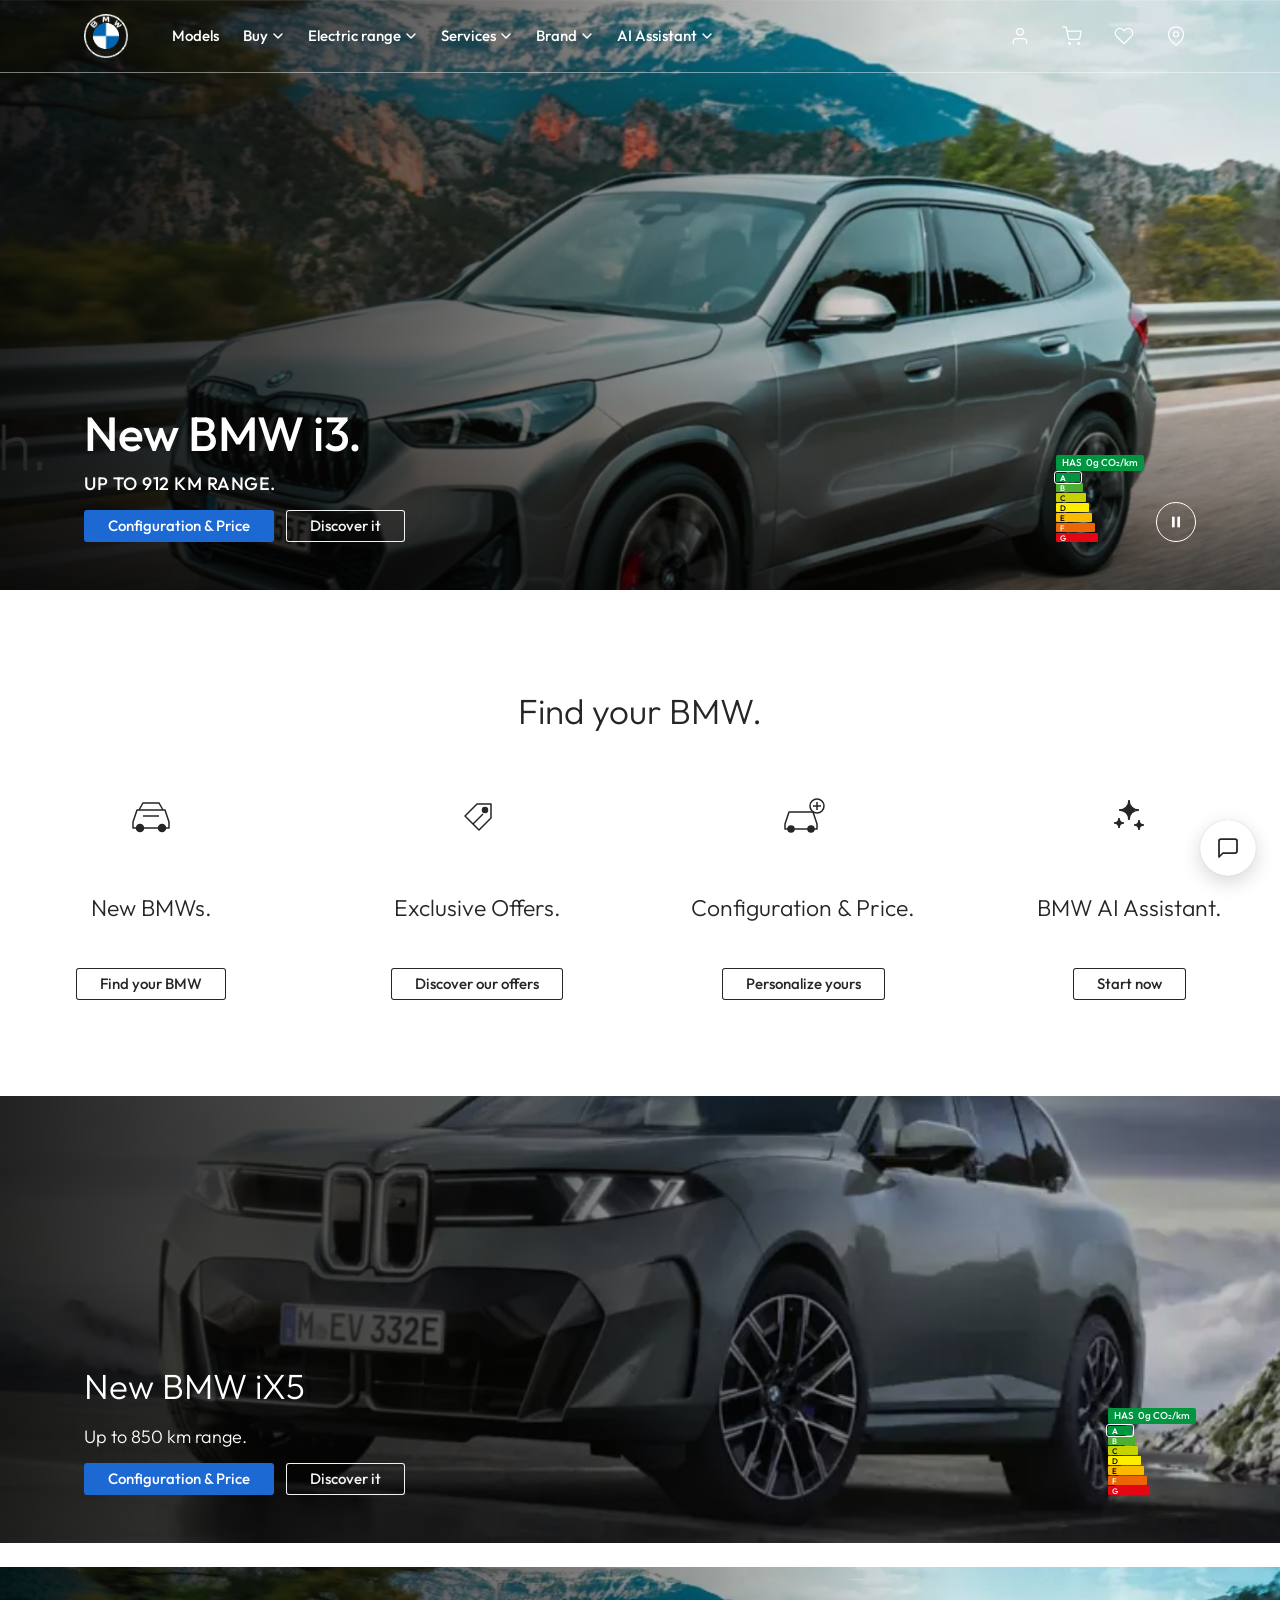
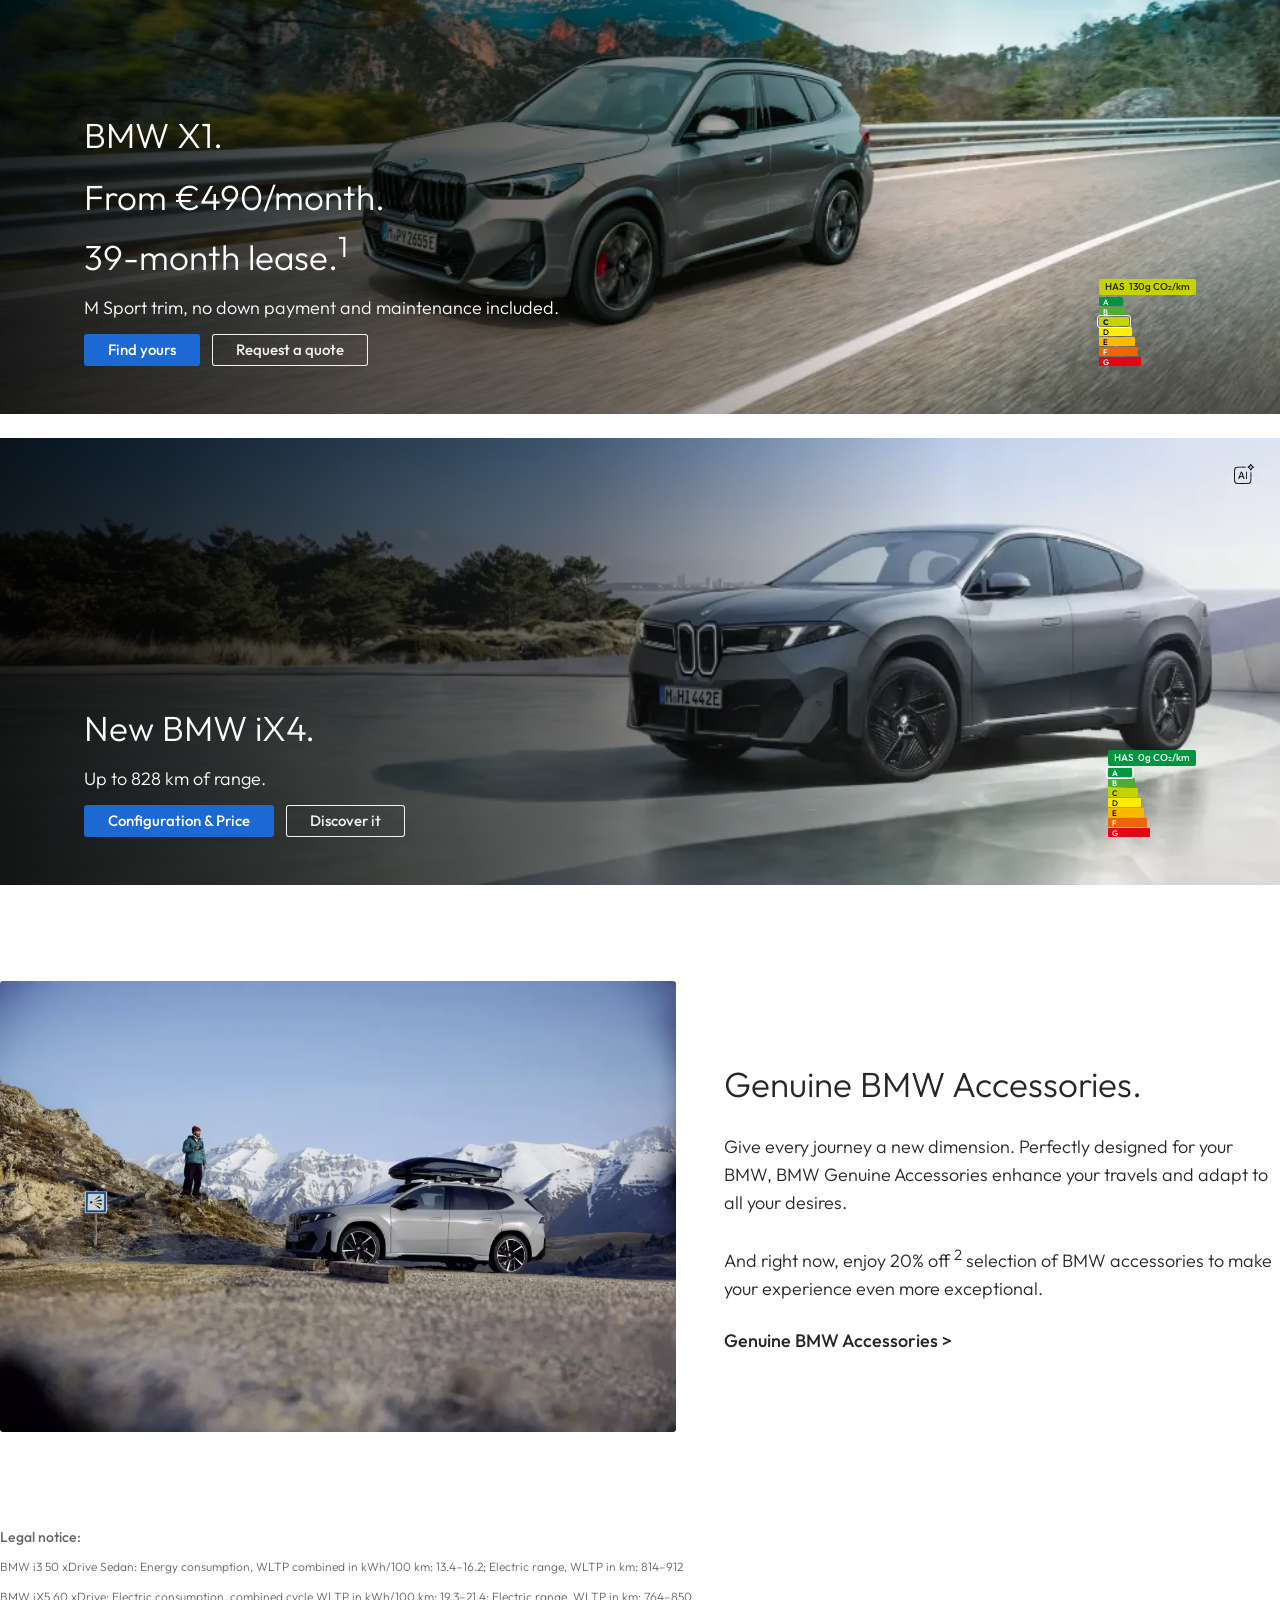
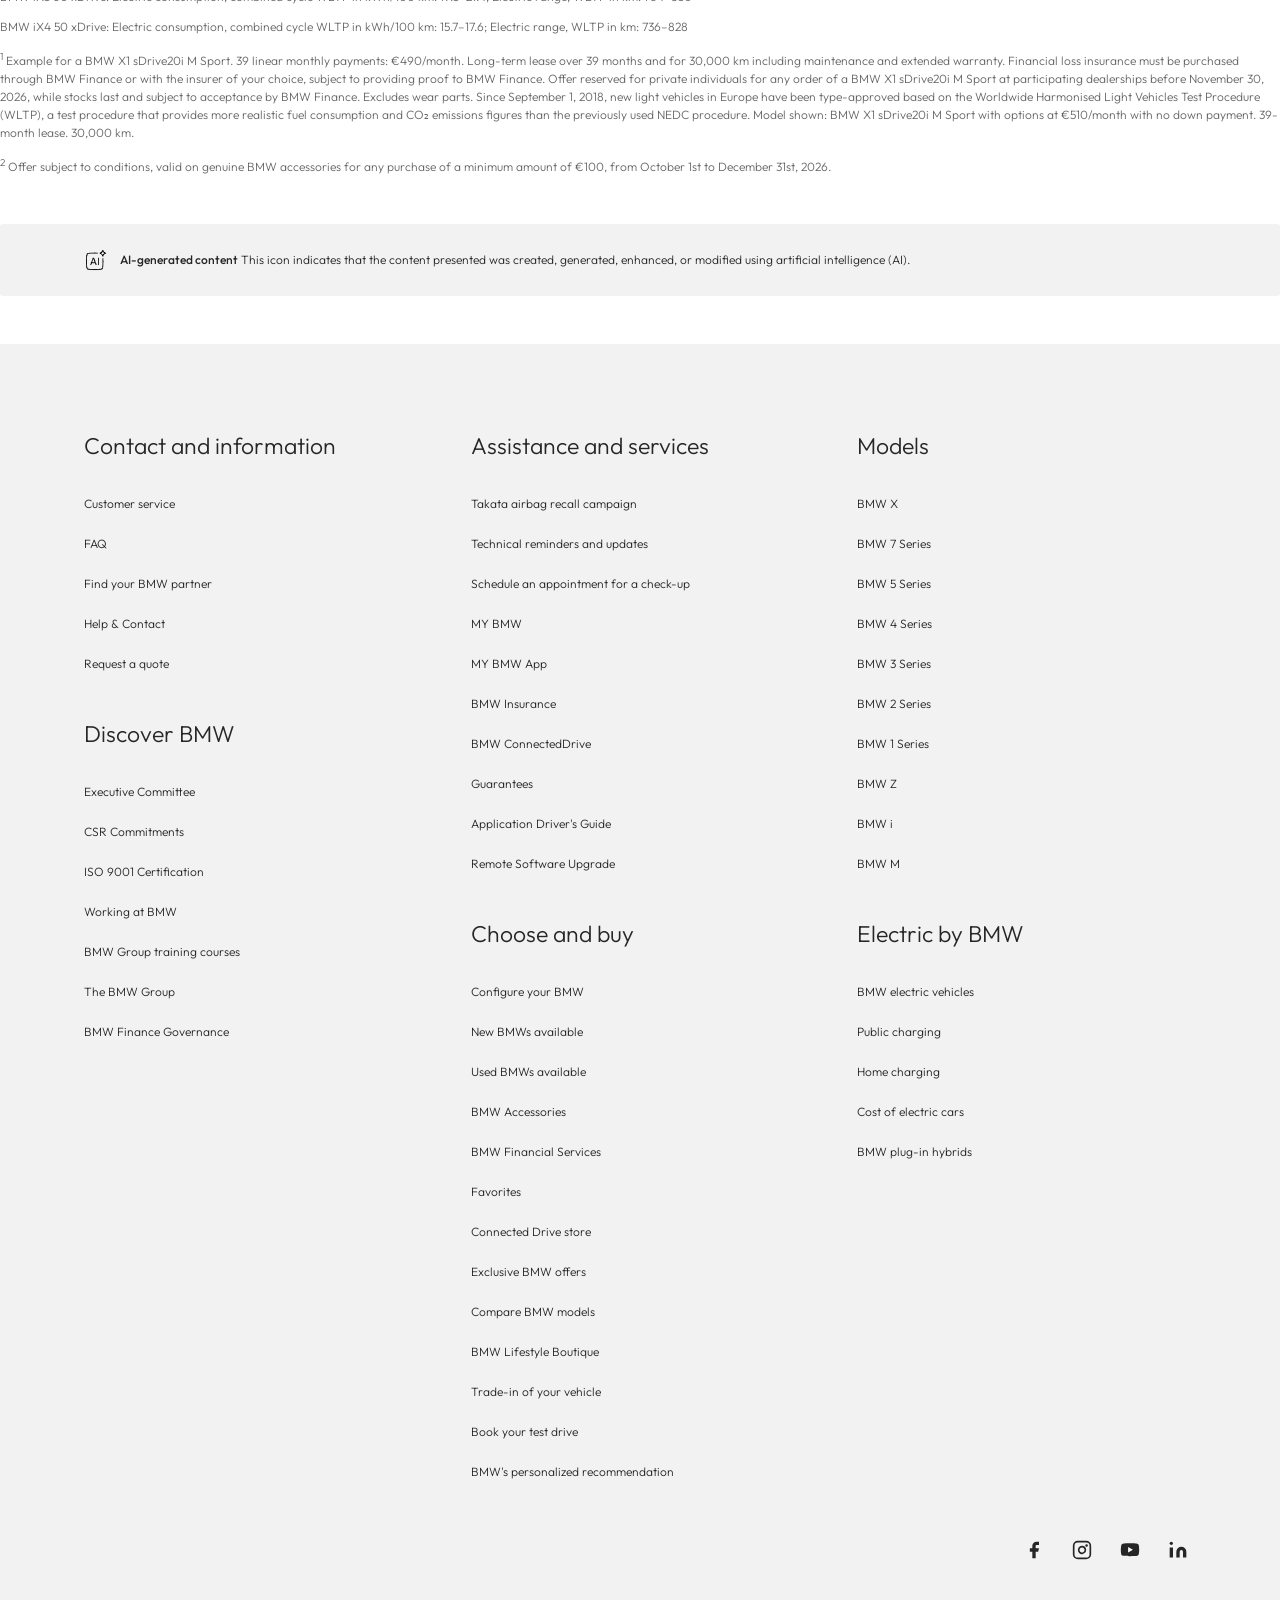
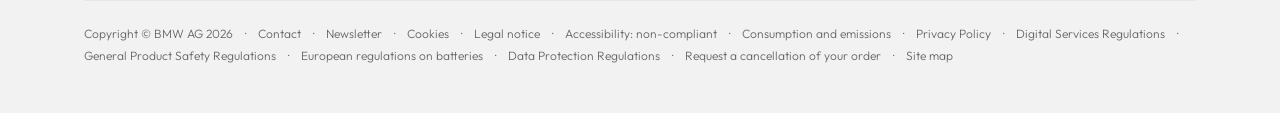
==== bmw-clone/index.html @ 1a97e16b "BMW France clone website" ====
<!DOCTYPE html>
<html lang="en">
<head>
  <meta charset="UTF-8">
  <meta name="viewport" content="width=device-width, initial-scale=1.0">
  <title>BMW France Official Website | New & Used Cars</title>
  <meta name="description" content="Welcome to the official BMW France website: Explore premium vehicles, exclusive offers, electric mobility, and innovative technologies.">

  <!-- Preconnect and Google Font (Outfit weights 300 and 500) -->
  <link rel="preconnect" href="https://fonts.googleapis.com">
  <link rel="preconnect" href="https://fonts.gstatic.com" crossorigin>
  <link href="https://fonts.googleapis.com/css2?family=Outfit:wght@300;500;700&display=swap" rel="stylesheet">

  <!-- Preload Critical Hero Poster Asset -->
  <link rel="preload" as="image" href="./assets/hero.jpg">

  <!-- Main Stylesheet -->
  <link rel="stylesheet" href="./css/style.css">
</head>
<body>

  <!-- =========================================================================
       1. Header & Navigation Bar
       ========================================================================= -->
  <header class="header" role="banner">
    <div class="header__container">
      
      <!-- Left: Logo & Navigation Items -->
      <div class="header__left">
        <a href="https://www.bmw.fr/fr/accueil.html" class="header__logo-link" aria-label="BMW France Homepage" rel="noopener">
          <img src="./assets/bmw-logo.png" alt="BMW Logo" class="header__logo-img" width="44" height="44">
        </a>

        <nav class="header__nav" aria-label="Main Navigation">
          <ul class="nav__list" role="menubar">
            
            <li class="nav__item" role="none">
              <a href="https://www.bmw.fr/fr/tous-les-modeles.html" class="nav__link" role="menuitem" rel="noopener">Models</a>
            </li>

            <!-- Buy Mega Menu (4 Columns) -->
            <li class="nav__item nav__item--has-menu" role="none">
              <button class="nav__btn" aria-haspopup="true" aria-expanded="false" role="menuitem">
                <span>Buy</span>
                <svg class="nav__chevron" viewBox="0 0 12 12" fill="none" stroke-width="1.5" stroke-linecap="round" stroke-linejoin="round" aria-hidden="true">
                  <polyline points="2 4 6 8 10 4"></polyline>
                </svg>
              </button>
              
              <div class="mega-menu" role="menu" aria-label="Buy Submenu">
                <div class="mega-menu__container">
                  <!-- Col 1: Models & Configurator -->
                  <div class="mega-menu__col">
                    <h4 class="mega-menu__col-title">Models & Configurator</h4>
                    <ul class="mega-menu__list">
                      <li><a href="https://configure.bmw.fr/fr_FR/configure" class="mega-menu__link" rel="noopener">Configure your BMW</a></li>
                      <li><a href="https://www.bmw.fr/fr/tous-les-modeles.html" class="mega-menu__link" rel="noopener">New BMWs available</a></li>
                      <li><a href="https://www.bmw.fr/fr/tous-les-modeles.html" class="mega-menu__link" rel="noopener">Used BMWs available</a></li>
                      <li><a href="https://www.bmw.fr/fr/tous-les-modeles.html" class="mega-menu__link" rel="noopener">Compare BMW models</a></li>
                      <li><a href="https://www.bmw.fr/fr/tous-les-modeles.html" class="mega-menu__link" rel="noopener">Trade-in of your vehicle</a></li>
                    </ul>
                  </div>
                  <!-- Col 2: Advice & Business -->
                  <div class="mega-menu__col">
                    <h4 class="mega-menu__col-title">Advice & Business</h4>
                    <ul class="mega-menu__list">
                      <li><a href="https://www.bmw.fr/fr/fastlane/dealer-locator.html" class="mega-menu__link" rel="noopener">Find your BMW partner</a></li>
                      <li><a href="https://www.bmw.fr/fr/plus-de-bmw/customer-support.html" class="mega-menu__link" rel="noopener">Request a quote</a></li>
                      <li><a href="https://www.bmw.fr/fr/tous-les-modeles/demande-essai.html" class="mega-menu__link" rel="noopener">Book your test drive</a></li>
                      <li><a href="https://www.bmw.fr/fr/topics/offres-et-financement.html" class="mega-menu__link" rel="noopener">BMW for Professionals</a></li>
                    </ul>
                  </div>
                  <!-- Col 3: Digital Services & Accessories -->
                  <div class="mega-menu__col">
                    <h4 class="mega-menu__col-title">Digital Services & Accessories</h4>
                    <ul class="mega-menu__list">
                      <li><a href="https://www.bmw.fr/fr/shop/ls/cp/connected-drive" class="mega-menu__link" rel="noopener">BMW ConnectedDrive</a></li>
                      <li><a href="https://www.bmw.fr/fr/shop/ls/cp/connected-drive" class="mega-menu__link" rel="noopener">Connected Drive store</a></li>
                      <li><a href="https://www.bmw.fr/fr/topics/offres-et-services/accessoires.html" class="mega-menu__link" rel="noopener">BMW Accessories</a></li>
                      <li><a href="https://www.bmw.fr/fr/topics/offres-et-services/accessoires.html" class="mega-menu__link" rel="noopener">BMW Lifestyle Boutique</a></li>
                    </ul>
                  </div>
                  <!-- Col 4: Leasing & Financing -->
                  <div class="mega-menu__col">
                    <h4 class="mega-menu__col-title">Leasing & Financing</h4>
                    <ul class="mega-menu__list">
                      <li><a href="https://www.bmw.fr/fr/tous-les-modeles/offres.html" class="mega-menu__link" rel="noopener">Exclusive BMW offers</a></li>
                      <li><a href="https://www.bmw.fr/fr/topics/offres-et-financement.html" class="mega-menu__link" rel="noopener">Long-term lease offers</a></li>
                      <li><a href="https://www.bmw.fr/fr/topics/offres-et-financement.html" class="mega-menu__link" rel="noopener">BMW Financial Services</a></li>
                      <li><a href="https://www.bmw.fr/fr/topics/offres-et-financement.html" class="mega-menu__link" rel="noopener">BMW Insurance</a></li>
                    </ul>
                  </div>
                </div>
              </div>
            </li>

            <!-- Electric Range Mega Menu (2 Groups / 4 Cols) -->
            <li class="nav__item nav__item--has-menu" role="none">
              <button class="nav__btn" aria-haspopup="true" aria-expanded="false" role="menuitem">
                <span>Electric range</span>
                <svg class="nav__chevron" viewBox="0 0 12 12" fill="none" stroke-width="1.5" stroke-linecap="round" stroke-linejoin="round" aria-hidden="true">
                  <polyline points="2 4 6 8 10 4"></polyline>
                </svg>
              </button>

              <div class="mega-menu" role="menu" aria-label="Electric Range Submenu">
                <div class="mega-menu__container">
                  <!-- Col 1 & 2: Electric cars -->
                  <div class="mega-menu__col">
                    <h4 class="mega-menu__col-title">Electric cars</h4>
                    <ul class="mega-menu__list">
                      <li><a href="https://www.bmw.fr/fr/tous-les-modeles.html" class="mega-menu__link" rel="noopener">BMW electric vehicles</a></li>
                      <li><a href="https://www.bmw.fr/fr/tous-les-modeles/3-series/berline/bmw-i3-berline.html" class="mega-menu__link" rel="noopener">New BMW i3 Sedan</a></li>
                      <li><a href="https://www.bmw.fr/fr/tous-les-modeles/x-series/suv/bmw-ix5.html" class="mega-menu__link" rel="noopener">New BMW iX5</a></li>
                      <li><a href="https://www.bmw.fr/fr/tous-les-modeles/x-series/suv/bmw-ix4.html" class="mega-menu__link" rel="noopener">New BMW iX4</a></li>
                    </ul>
                  </div>
                  <div class="mega-menu__col">
                    <h4 class="mega-menu__col-title">Range & Innovation</h4>
                    <ul class="mega-menu__list">
                      <li><a href="https://www.bmw.fr/fr/tous-les-modeles.html" class="mega-menu__link" rel="noopener">BMW plug-in hybrids</a></li>
                      <li><a href="https://www.bmw.fr/fr/tous-les-modeles.html" class="mega-menu__link" rel="noopener">Electric range up to 912 km</a></li>
                      <li><a href="https://www.bmw.fr/fr/tous-les-modeles.html" class="mega-menu__link" rel="noopener">Cost of electric cars</a></li>
                    </ul>
                  </div>
                  <!-- Col 3 & 4: Charging & Range -->
                  <div class="mega-menu__col">
                    <h4 class="mega-menu__col-title">Charging & Range</h4>
                    <ul class="mega-menu__list">
                      <li><a href="https://www.bmw.fr/fr/topics/univers/electromobilite/recharge-publique.html" class="mega-menu__link" rel="noopener">Public charging network</a></li>
                      <li><a href="https://www.bmw.fr/fr/topics/univers/electromobilite/recharge-a-domicile.html" class="mega-menu__link" rel="noopener">Home charging solutions</a></li>
                      <li><a href="https://www.bmw.fr/fr/topics/univers/electromobilite.html" class="mega-menu__link" rel="noopener">BMW Charging card</a></li>
                    </ul>
                  </div>
                  <div class="mega-menu__col">
                    <h4 class="mega-menu__col-title">Electric FAQ & Advice</h4>
                    <ul class="mega-menu__list">
                      <li><a href="https://www.bmw.fr/fr/topics/univers/electromobilite.html" class="mega-menu__link" rel="noopener">Electric driving tips</a></li>
                      <li><a href="https://www.bmw.fr/fr/topics/univers/electromobilite.html" class="mega-menu__link" rel="noopener">Battery recycling & longevity</a></li>
                      <li><a href="https://www.bmw.fr/fr/topics/univers/electromobilite.html" class="mega-menu__link" rel="noopener">Government eco-bonus info</a></li>
                    </ul>
                  </div>
                </div>
              </div>
            </li>

            <!-- Services Mega Menu (4 Columns) -->
            <li class="nav__item nav__item--has-menu" role="none">
              <button class="nav__btn" aria-haspopup="true" aria-expanded="false" role="menuitem">
                <span>Services</span>
                <svg class="nav__chevron" viewBox="0 0 12 12" fill="none" stroke-width="1.5" stroke-linecap="round" stroke-linejoin="round" aria-hidden="true">
                  <polyline points="2 4 6 8 10 4"></polyline>
                </svg>
              </button>

              <div class="mega-menu" role="menu" aria-label="Services Submenu">
                <div class="mega-menu__container">
                  <!-- Col 1: Services & Contracts -->
                  <div class="mega-menu__col">
                    <h4 class="mega-menu__col-title">Services & Contracts</h4>
                    <ul class="mega-menu__list">
                      <li><a href="https://www.bmw.fr/fr/topics/offres-et-services/rendez-vous-en-ligne.html" class="mega-menu__link" rel="noopener">Schedule an appointment for a check-up</a></li>
                      <li><a href="https://www.bmw.fr/fr/topics/offres-et-services.html" class="mega-menu__link" rel="noopener">BMW Service Inclusive</a></li>
                      <li><a href="https://www.bmw.fr/fr/topics/offres-et-services.html" class="mega-menu__link" rel="noopener">Guarantees & Extended warranty</a></li>
                      <li><a href="https://www.bmw.fr/fr/topics/offres-et-services.html" class="mega-menu__link" rel="noopener">Maintenance recommendations</a></li>
                    </ul>
                  </div>
                  <!-- Col 2: Service & Assistance -->
                  <div class="mega-menu__col">
                    <h4 class="mega-menu__col-title">Service & Assistance</h4>
                    <ul class="mega-menu__list">
                      <li><a href="https://www.bmw.fr/fr/plus-de-bmw/customer-support.html" class="mega-menu__link" rel="noopener">Customer service & FAQ</a></li>
                      <li><a href="https://www.bmw.fr/fr/plus-de-bmw/customer-support.html" class="mega-menu__link" rel="noopener">24/7 Roadside Assistance</a></li>
                      <li><a href="https://www.bmw.fr/fr/topics/offres-et-services.html" class="mega-menu__link" rel="noopener">Takata airbag recall campaign</a></li>
                      <li><a href="https://www.bmw.fr/fr/topics/offres-et-services.html" class="mega-menu__link" rel="noopener">Technical reminders and updates</a></li>
                    </ul>
                  </div>
                  <!-- Col 3: Connected Services & Apps -->
                  <div class="mega-menu__col">
                    <h4 class="mega-menu__col-title">Connected Services & Apps</h4>
                    <ul class="mega-menu__list">
                      <li><a href="https://www.bmw.fr/fr/topics/univers/my-bmw-app.html" class="mega-menu__link" rel="noopener">MY BMW App</a></li>
                      <li><a href="https://www.bmw.fr/fr/shop/ls/cp/connected-drive" class="mega-menu__link" rel="noopener">Remote Software Upgrade</a></li>
                      <li><a href="https://www.bmw.fr/fr/topics/univers/my-bmw-app.html" class="mega-menu__link" rel="noopener">Application Driver's Guide</a></li>
                      <li><a href="https://www.bmw.fr/fr/shop/ls/cp/connected-drive" class="mega-menu__link" rel="noopener">BMW Digital Key</a></li>
                    </ul>
                  </div>
                  <!-- Col 4: Recall Campaigns -->
                  <div class="mega-menu__col">
                    <h4 class="mega-menu__col-title">Recall Campaigns</h4>
                    <ul class="mega-menu__list">
                      <li><a href="https://www.bmw.fr/fr/topics/offres-et-services.html" class="mega-menu__link" rel="noopener">Takata airbag recall check</a></li>
                      <li><a href="https://www.bmw.fr/fr/topics/offres-et-services.html" class="mega-menu__link" rel="noopener">Vehicle safety updates</a></li>
                      <li><a href="https://www.bmw.fr/fr/fastlane/dealer-locator.html" class="mega-menu__link" rel="noopener">Contact dealer for inspection</a></li>
                    </ul>
                  </div>
                </div>
              </div>
            </li>

            <!-- Brand Mega Menu (4 Columns) -->
            <li class="nav__item nav__item--has-menu" role="none">
              <button class="nav__btn" aria-haspopup="true" aria-expanded="false" role="menuitem">
                <span>Brand</span>
                <svg class="nav__chevron" viewBox="0 0 12 12" fill="none" stroke-width="1.5" stroke-linecap="round" stroke-linejoin="round" aria-hidden="true">
                  <polyline points="2 4 6 8 10 4"></polyline>
                </svg>
              </button>

              <div class="mega-menu" role="menu" aria-label="Brand Submenu">
                <div class="mega-menu__container">
                  <!-- Col 1: Brand & Company -->
                  <div class="mega-menu__col">
                    <h4 class="mega-menu__col-title">Brand & Company</h4>
                    <ul class="mega-menu__list">
                      <li><a href="https://www.bmwgroup.com" class="mega-menu__link" target="_blank" rel="noopener">The BMW Group</a></li>
                      <li><a href="https://www.bmw.fr/fr/topics/univers/concept-cars.html" class="mega-menu__link" rel="noopener">Vision Neue Klasse</a></li>
                      <li><a href="https://www.bmw.fr/fr/topics/univers.html" class="mega-menu__link" rel="noopener">Executive Committee</a></li>
                      <li><a href="https://www.bmw.fr/fr/topics/univers.html" class="mega-menu__link" rel="noopener">CSR Commitments & Sustainability</a></li>
                      <li><a href="https://www.bmw.fr/fr/topics/univers.html" class="mega-menu__link" rel="noopener">Working at BMW</a></li>
                    </ul>
                  </div>
                  <!-- Col 2: Experiences & Events -->
                  <div class="mega-menu__col">
                    <h4 class="mega-menu__col-title">Experiences & Events</h4>
                    <ul class="mega-menu__list">
                      <li><a href="https://www.bmw-m.com" class="mega-menu__link" target="_blank" rel="noopener">BMW M Motorsport</a></li>
                      <li><a href="https://www.bmw.fr/fr/topics/univers.html" class="mega-menu__link" rel="noopener">BMW Driving Experience</a></li>
                      <li><a href="https://www.bmw-welt.com" class="mega-menu__link" target="_blank" rel="noopener">BMW Welt & Museum</a></li>
                      <li><a href="https://www.bmw.fr/fr/topics/univers.html" class="mega-menu__link" rel="noopener">Exclusive BMW Events</a></li>
                    </ul>
                  </div>
                  <!-- Col 3: Technology & Innovation -->
                  <div class="mega-menu__col">
                    <h4 class="mega-menu__col-title">Technology & Innovation</h4>
                    <ul class="mega-menu__list">
                      <li><a href="https://www.bmw.fr/fr/topics/univers.html" class="mega-menu__link" rel="noopener">BMW Operating System 9</a></li>
                      <li><a href="https://www.bmw.fr/fr/topics/univers.html" class="mega-menu__link" rel="noopener">eDrive 6th Generation</a></li>
                      <li><a href="https://www.bmw.fr/fr/topics/univers.html" class="mega-menu__link" rel="noopener">Circular Design Philosophy</a></li>
                      <li><a href="https://www.bmw.fr/fr/topics/univers.html" class="mega-menu__link" rel="noopener">Automated Driving & Safety</a></li>
                    </ul>
                  </div>
                  <!-- Col 4: Alpina -->
                  <div class="mega-menu__col">
                    <h4 class="mega-menu__col-title">Alpina</h4>
                    <ul class="mega-menu__list">
                      <li><a href="https://www.alpina-automobiles.com" class="mega-menu__link" target="_blank" rel="noopener">BMW ALPINA Heritage</a></li>
                      <li><a href="https://www.alpina-automobiles.com" class="mega-menu__link" target="_blank" rel="noopener">Bespoke Craftsmanship</a></li>
                      <li><a href="https://www.alpina-automobiles.com" class="mega-menu__link" target="_blank" rel="noopener">Performance Automobiles</a></li>
                    </ul>
                  </div>
                </div>
              </div>
            </li>

            <!-- AI Assistant Flyout -->
            <li class="nav__item nav__item--has-menu" role="none">
              <button class="nav__btn" aria-haspopup="true" aria-expanded="false" role="menuitem">
                <span>AI Assistant</span>
                <svg class="nav__chevron" viewBox="0 0 12 12" fill="none" stroke-width="1.5" stroke-linecap="round" stroke-linejoin="round" aria-hidden="true">
                  <polyline points="2 4 6 8 10 4"></polyline>
                </svg>
              </button>

              <div class="ai-flyout" role="menu" aria-label="AI Assistant Flyout">
                <div class="ai-flyout__header">
                  <img src="./assets/ai-badge.png" alt="AI badge" class="ai-flyout__icon" width="32" height="32">
                  <h3 class="ai-flyout__title">BMW AI Assistant.</h3>
                </div>
                <p class="ai-flyout__desc">
                  Experience next-generation conversational discovery. Find your ideal BMW model, explore tailored lease options, or ask questions instantly powered by AI.
                </p>
                <a href="#ai-assistant" class="btn btn--primary">Start now</a>
              </div>
            </li>

          </ul>
        </nav>
      </div>

      <!-- Right: User Icons & Mobile Hamburger -->
      <div class="header__right">
        <!-- User Profile -->
        <a href="https://www.bmw.fr/fr/plus-de-bmw/my-bmw.html" class="header__icon-btn" aria-label="User Profile & Account" rel="noopener">
          <svg viewBox="0 0 24 24" fill="none" stroke-width="1.5" stroke-linecap="round" stroke-linejoin="round" aria-hidden="true">
            <path d="M20 21v-2a4 4 0 0 0-4-4H8a4 4 0 0 0-4 4v2"></path>
            <circle cx="12" cy="7" r="4"></circle>
          </svg>
        </a>

        <!-- Shopping Cart / Bag -->
        <a href="https://www.bmw.fr/fr/shop/ls/cp/connected-drive" class="header__icon-btn" aria-label="Shopping Cart" rel="noopener">
          <svg viewBox="0 0 24 24" fill="none" stroke-width="1.5" stroke-linecap="round" stroke-linejoin="round" aria-hidden="true">
            <circle cx="9" cy="21" r="1"></circle>
            <circle cx="20" cy="21" r="1"></circle>
            <path d="M1 1h4l2.68 13.39a2 2 0 0 0 2 1.61h9.72a2 2 0 0 0 2-1.61L23 6H6"></path>
          </svg>
        </a>

        <!-- Wishlist / Heart -->
        <a href="https://www.bmw.fr/fr/tous-les-modeles.html" class="header__icon-btn" aria-label="Favorites & Saved Cars" rel="noopener">
          <svg viewBox="0 0 24 24" fill="none" stroke-width="1.5" stroke-linecap="round" stroke-linejoin="round" aria-hidden="true">
            <path d="M20.84 4.61a5.5 5.5 0 0 0-7.78 0L12 5.67l-1.06-1.06a5.5 5.5 0 0 0-7.78 7.78l1.06 1.06L12 21.23l7.78-7.78 1.06-1.06a5.5 5.5 0 0 0 0-7.78z"></path>
          </svg>
        </a>

        <!-- Location Pin / Dealerships -->
        <a href="https://www.bmw.fr/fr/fastlane/dealer-locator.html" class="header__icon-btn" aria-label="Find your BMW partner" rel="noopener">
          <svg viewBox="0 0 24 24" fill="none" stroke-width="1.5" stroke-linecap="round" stroke-linejoin="round" aria-hidden="true">
            <path d="M21 10c0 7-9 13-9 13s-9-6-9-13a9 9 0 0 1 18 0z"></path>
            <circle cx="12" cy="10" r="3"></circle>
          </svg>
        </a>

        <!-- Hamburger Button for Mobile -->
        <button class="header__hamburger" aria-label="Open mobile menu" aria-expanded="false" aria-controls="mobile-nav">
          <svg viewBox="0 0 24 24" fill="none" stroke="currentColor" stroke-width="2" stroke-linecap="round" stroke-linejoin="round" aria-hidden="true">
            <line x1="3" y1="12" x2="21" y2="12"></line>
            <line x1="3" y1="6" x2="21" y2="6"></line>
            <line x1="3" y1="18" x2="21" y2="18"></line>
          </svg>
        </button>
      </div>

    </div>
  </header>

  <!-- Mobile Navigation Drawer with Accordions -->
  <aside id="mobile-nav" class="mobile-nav" aria-label="Mobile Navigation Drawer">
    <div class="mobile-nav__header">
      <img src="./assets/bmw-logo.png" alt="BMW Logo" width="36" height="36">
      <button class="mobile-nav__close" aria-label="Close mobile menu">
        <svg viewBox="0 0 24 24" fill="none" stroke="currentColor" stroke-width="2" stroke-linecap="round" stroke-linejoin="round" aria-hidden="true">
          <line x1="18" y1="6" x2="6" y2="18"></line>
          <line x1="6" y1="6" x2="18" y2="18"></line>
        </svg>
      </button>
    </div>
    <div class="mobile-nav__body">
      
      <div class="mobile-nav__accordion">
        <a href="https://www.bmw.fr/fr/tous-les-modeles.html" class="mobile-nav__accordion-btn" style="text-decoration:none;" rel="noopener">Models</a>
      </div>

      <!-- Buy Group -->
      <div class="mobile-nav__accordion">
        <button class="mobile-nav__accordion-btn" aria-expanded="false">Buy</button>
        <div class="mobile-nav__accordion-content">
          <a href="https://configure.bmw.fr/fr_FR/configure" class="mobile-nav__accordion-link" rel="noopener">Configure your BMW</a>
          <a href="https://www.bmw.fr/fr/tous-les-modeles.html" class="mobile-nav__accordion-link" rel="noopener">New BMWs available</a>
          <a href="https://www.bmw.fr/fr/tous-les-modeles.html" class="mobile-nav__accordion-link" rel="noopener">Used BMWs available</a>
          <a href="https://www.bmw.fr/fr/tous-les-modeles/offres.html" class="mobile-nav__accordion-link" rel="noopener">Exclusive BMW offers</a>
          <a href="https://www.bmw.fr/fr/fastlane/dealer-locator.html" class="mobile-nav__accordion-link" rel="noopener">Find your BMW partner</a>
        </div>
      </div>

      <!-- Electric Range Group -->
      <div class="mobile-nav__accordion">
        <button class="mobile-nav__accordion-btn" aria-expanded="false">Electric range</button>
        <div class="mobile-nav__accordion-content">
          <a href="https://www.bmw.fr/fr/tous-les-modeles.html" class="mobile-nav__accordion-link" rel="noopener">BMW electric vehicles</a>
          <a href="https://www.bmw.fr/fr/tous-les-modeles/3-series/berline/bmw-i3-berline.html" class="mobile-nav__accordion-link" rel="noopener">New BMW i3 Sedan</a>
          <a href="https://www.bmw.fr/fr/tous-les-modeles/x-series/suv/bmw-ix5.html" class="mobile-nav__accordion-link" rel="noopener">New BMW iX5</a>
          <a href="https://www.bmw.fr/fr/topics/univers/electromobilite/recharge-publique.html" class="mobile-nav__accordion-link" rel="noopener">Public charging network</a>
          <a href="https://www.bmw.fr/fr/topics/univers/electromobilite/recharge-a-domicile.html" class="mobile-nav__accordion-link" rel="noopener">Home charging</a>
        </div>
      </div>

      <!-- Services Group -->
      <div class="mobile-nav__accordion">
        <button class="mobile-nav__accordion-btn" aria-expanded="false">Services</button>
        <div class="mobile-nav__accordion-content">
          <a href="https://www.bmw.fr/fr/topics/offres-et-services/rendez-vous-en-ligne.html" class="mobile-nav__accordion-link" rel="noopener">Schedule an appointment</a>
          <a href="https://www.bmw.fr/fr/plus-de-bmw/customer-support.html" class="mobile-nav__accordion-link" rel="noopener">Customer service & FAQ</a>
          <a href="https://www.bmw.fr/fr/topics/univers/my-bmw-app.html" class="mobile-nav__accordion-link" rel="noopener">MY BMW App</a>
          <a href="https://www.bmw.fr/fr/shop/ls/cp/connected-drive" class="mobile-nav__accordion-link" rel="noopener">Remote Software Upgrade</a>
          <a href="https://www.bmw.fr/fr/topics/offres-et-services.html" class="mobile-nav__accordion-link" rel="noopener">Takata airbag recall campaign</a>
        </div>
      </div>

      <!-- Brand Group -->
      <div class="mobile-nav__accordion">
        <button class="mobile-nav__accordion-btn" aria-expanded="false">Brand</button>
        <div class="mobile-nav__accordion-content">
          <a href="https://www.bmwgroup.com" class="mobile-nav__accordion-link" target="_blank" rel="noopener">The BMW Group</a>
          <a href="https://www.bmw.fr/fr/topics/univers/concept-cars.html" class="mobile-nav__accordion-link" rel="noopener">Vision Neue Klasse</a>
          <a href="https://www.bmw-m.com" class="mobile-nav__accordion-link" target="_blank" rel="noopener">BMW M Motorsport</a>
          <a href="https://www.bmw.fr/fr/topics/univers.html" class="mobile-nav__accordion-link" rel="noopener">Sustainability & CSR</a>
        </div>
      </div>

      <!-- AI Assistant Group -->
      <div class="mobile-nav__accordion">
        <button class="mobile-nav__accordion-btn" aria-expanded="false">BMW AI Assistant</button>
        <div class="mobile-nav__accordion-content">
          <p style="font-size:12px; line-height:18px; color:var(--color-placeholder); margin-bottom:8px;">
            Conversational search and personalized vehicle assistance.
          </p>
          <a href="#ai-assistant" class="btn btn--primary" style="font-size:13px; padding:4px 16px;">Start now</a>
        </div>
      </div>

    </div>
  </aside>
  <div class="mobile-nav-backdrop" aria-hidden="true"></div>

  <!-- =========================================================================
       MAIN CONTENT CONTAINER
       ========================================================================= -->
  <main class="main" id="main-content">

    <!-- =======================================================================
         2. Hero Section (New BMW i3.)
         ======================================================================= -->
    <section class="hero" aria-label="New BMW i3 Presentation">
      <!-- MP4 Video Background from /assets with Poster Image -->
      <video class="hero__video" autoplay loop muted playsinline poster="./assets/hero.jpg" aria-label="New BMW i3 video presentation">
        <source src="./assets/hero.mp4" type="video/mp4">
      </video>
      <img src="./assets/hero.jpg" alt="New BMW i3" class="hero__poster-fallback" aria-hidden="true">
      <div class="hero__overlay" aria-hidden="true"></div>

      <!-- Hero Bottom Content -->
      <div class="hero__content">
        <div class="hero__text-block">
          <h1 class="hero__title">New BMW i3.</h1>
          <p class="hero__subtitle">UP TO 912 KM RANGE.</p>
          <div class="btn-group">
            <a href="https://configure.bmw.fr/fr_FR/configure" class="btn btn--primary" rel="noopener">Configuration & Price</a>
            <a href="https://www.bmw.fr/fr/tous-les-modeles/3-series/berline/bmw-i3-berline.html" class="btn btn--outline-light" rel="noopener">Discover it</a>
          </div>
        </div>

        <div class="hero__right-controls">
          <!-- Energy Label A (0g CO2/km) -->
          <div class="energy-label" aria-label="Energy Label A, 0 grams CO2 per kilometer">
            <div class="energy-label__badge energy-label__badge--a">
              <span>HAS</span>
              <span>0g CO₂/km</span>
            </div>
            <div class="energy-label__bars" aria-hidden="true">
              <div class="energy-label__bar energy-label__bar--a energy-label__bar--active">A</div>
              <div class="energy-label__bar energy-label__bar--b">B</div>
              <div class="energy-label__bar energy-label__bar--c">C</div>
              <div class="energy-label__bar energy-label__bar--d">D</div>
              <div class="energy-label__bar energy-label__bar--e">E</div>
              <div class="energy-label__bar energy-label__bar--f">F</div>
              <div class="energy-label__bar energy-label__bar--g">G</div>
            </div>
          </div>

          <!-- Video Play / Pause Toggle Button -->
          <button class="hero__play-btn" aria-label="Pause video">
            <svg viewBox="0 0 24 24" aria-hidden="true">
              <rect x="6" y="4" width="4" height="16"></rect>
              <rect x="14" y="4" width="4" height="16"></rect>
            </svg>
          </button>
        </div>
      </div>
    </section>

    <!-- =======================================================================
         3. "Find your BMW." Section
         ======================================================================= -->
    <section class="find-bmw" aria-labelledby="find-bmw-heading">
      <h2 id="find-bmw-heading" class="find-bmw__heading">Find your BMW.</h2>

      <div class="find-bmw__grid">
        
        <!-- Column 1: New BMWs -->
        <div class="find-bmw__item">
          <div class="find-bmw__icon-wrapper" aria-hidden="true">
            <!-- Clean Inline SVG Car Icon (1.5px stroke) -->
            <svg viewBox="0 0 48 48" aria-hidden="true">
              <path d="M6 30 L10 18 L38 18 L42 30 L42 36 L6 36 Z" stroke-linejoin="round"></path>
              <circle cx="13" cy="36" r="3.5" fill="#262626"></circle>
              <circle cx="35" cy="36" r="3.5" fill="#262626"></circle>
              <line x1="16" y1="24" x2="32" y2="24"></line>
              <path d="M12 18 L16 11 L32 11 L36 18"></path>
            </svg>
          </div>
          <h3 class="find-bmw__label">New BMWs.</h3>
          <a href="https://www.bmw.fr/fr/tous-les-modeles.html" class="btn btn--outline-dark" rel="noopener">Find your BMW</a>
        </div>

        <!-- Column 2: Exclusive Offers -->
        <div class="find-bmw__item">
          <div class="find-bmw__icon-wrapper" aria-hidden="true">
            <!-- Clean Inline SVG Price Tag Icon (1.5px stroke) -->
            <svg viewBox="0 0 48 48" aria-hidden="true">
              <path d="M12 24 L24 12 L38 12 L38 26 L26 38 L12 24 Z" stroke-linejoin="round"></path>
              <circle cx="32" cy="18" r="2.5" fill="#262626"></circle>
              <line x1="20" y1="32" x2="30" y2="22"></line>
            </svg>
          </div>
          <h3 class="find-bmw__label">Exclusive Offers.</h3>
          <a href="https://www.bmw.fr/fr/tous-les-modeles/offres.html" class="btn btn--outline-dark" rel="noopener">Discover our offers</a>
        </div>

        <!-- Column 3: Configuration & Price -->
        <div class="find-bmw__item">
          <div class="find-bmw__icon-wrapper" aria-hidden="true">
            <!-- Clean Inline SVG Configurator Plus Icon (1.5px stroke) -->
            <svg viewBox="0 0 48 48" aria-hidden="true">
              <path d="M6 32 L10 20 L34 20 L38 32 L38 37 L6 37 Z" stroke-linejoin="round"></path>
              <circle cx="12" cy="37" r="3" fill="#262626"></circle>
              <circle cx="32" cy="37" r="3" fill="#262626"></circle>
              <circle cx="38" cy="14" r="7" stroke-width="1.5"></circle>
              <line x1="38" y1="10" x2="38" y2="18" stroke-width="1.5"></line>
              <line x1="34" y1="14" x2="42" y2="14" stroke-width="1.5"></line>
            </svg>
          </div>
          <h3 class="find-bmw__label">Configuration & Price.</h3>
          <a href="https://configure.bmw.fr/fr_FR/configure" class="btn btn--outline-dark" rel="noopener">Personalize yours</a>
        </div>

        <!-- Column 4: BMW AI Assistant -->
        <div class="find-bmw__item">
          <div class="find-bmw__icon-wrapper" aria-hidden="true">
            <!-- Clean Inline SVG AI Sparkle Stars Icon (1.5px stroke) -->
            <svg viewBox="0 0 48 48" aria-hidden="true">
              <path d="M24 8 C24 14 28 18 34 18 C28 18 24 22 24 28 C24 22 20 18 14 18 C20 18 24 14 24 8 Z" fill="#262626"></path>
              <path d="M14 26 C14 29 16 31 19 31 C16 31 14 33 14 36 C14 33 12 31 9 31 C12 31 14 29 14 26 Z" fill="#262626"></path>
              <path d="M34 28 C34 31 36 33 39 33 C36 33 34 35 34 38 C34 35 32 33 29 33 C32 33 34 31 34 28 Z" fill="#262626"></path>
            </svg>
          </div>
          <h3 class="find-bmw__label">BMW AI Assistant.</h3>
          <a href="#ai-assistant" class="btn btn--outline-dark">Start now</a>
        </div>

      </div>
    </section>

    <!-- =======================================================================
         4. Three Model Banners (iX5, X1, iX4)
         ======================================================================= -->
    <div class="model-banners" id="models">
      
      <!-- Banner 1: New BMW iX5 -->
      <article class="model-banner" aria-label="New BMW iX5">
        <picture>
          <source media="(max-width: 767px)" srcset="./assets/banner-ix5-square.webp">
          <source media="(max-width: 1023px)" srcset="./assets/banner-ix5-tall.webp">
          <img src="./assets/ix5.jpg" alt="New BMW iX5" class="model-banner__bg" loading="lazy" width="1024" height="340">
        </picture>
        <div class="model-banner__overlay" aria-hidden="true"></div>

        <div class="model-banner__content">
          <div class="model-banner__text-block">
            <h2 class="model-banner__title">New BMW iX5</h2>
            <p class="model-banner__subtitle">Up to 850 km range.</p>
            <div class="btn-group">
              <a href="https://configure.bmw.fr/fr_FR/configure" class="btn btn--primary" rel="noopener">Configuration & Price</a>
              <a href="https://www.bmw.fr/fr/tous-les-modeles/x-series/suv/bmw-ix5.html" class="btn btn--outline-light" rel="noopener">Discover it</a>
            </div>
          </div>

          <!-- Energy Label A -->
          <div class="energy-label" aria-label="Energy Label A, 0 grams CO2 per kilometer">
            <div class="energy-label__badge energy-label__badge--a">
              <span>HAS</span>
              <span>0g CO₂/km</span>
            </div>
            <div class="energy-label__bars" aria-hidden="true">
              <div class="energy-label__bar energy-label__bar--a energy-label__bar--active">A</div>
              <div class="energy-label__bar energy-label__bar--b">B</div>
              <div class="energy-label__bar energy-label__bar--c">C</div>
              <div class="energy-label__bar energy-label__bar--d">D</div>
              <div class="energy-label__bar energy-label__bar--e">E</div>
              <div class="energy-label__bar energy-label__bar--f">F</div>
              <div class="energy-label__bar energy-label__bar--g">G</div>
            </div>
          </div>
        </div>
      </article>

      <!-- Banner 2: BMW X1 -->
      <article class="model-banner" aria-label="BMW X1">
        <img src="./assets/x1.jpg" alt="BMW X1" class="model-banner__bg" loading="lazy" width="1024" height="340">
        <div class="model-banner__overlay" aria-hidden="true"></div>

        <div class="model-banner__content">
          <div class="model-banner__text-block">
            <h2 class="model-banner__title">BMW X1.</h2>
            <p class="model-banner__lease-info">From €490/month.<br>39-month lease.<sup>1</sup></p>
            <p class="model-banner__subtitle">M Sport trim, no down payment and maintenance included.</p>
            <div class="btn-group">
              <a href="https://www.bmw.fr/fr/tous-les-modeles.html" class="btn btn--primary" rel="noopener">Find yours</a>
              <a href="https://www.bmw.fr/fr/plus-de-bmw/customer-support.html" class="btn btn--outline-light" rel="noopener">Request a quote</a>
            </div>
          </div>

          <!-- Energy Label C (Corrected: 130g CO2/km) -->
          <div class="energy-label" aria-label="Energy Label C, 130 grams CO2 per kilometer">
            <div class="energy-label__badge energy-label__badge--c">
              <span>HAS</span>
              <span>130g CO₂/km</span>
            </div>
            <div class="energy-label__bars" aria-hidden="true">
              <div class="energy-label__bar energy-label__bar--a">A</div>
              <div class="energy-label__bar energy-label__bar--b">B</div>
              <div class="energy-label__bar energy-label__bar--c energy-label__bar--active">C</div>
              <div class="energy-label__bar energy-label__bar--d">D</div>
              <div class="energy-label__bar energy-label__bar--e">E</div>
              <div class="energy-label__bar energy-label__bar--f">F</div>
              <div class="energy-label__bar energy-label__bar--g">G</div>
            </div>
          </div>
        </div>
      </article>

      <!-- Banner 3: New BMW iX4 -->
      <article class="model-banner" aria-label="New BMW iX4">
        <img src="./assets/ix4.jpg" alt="New BMW iX4" class="model-banner__bg" loading="lazy" width="1024" height="340">
        <div class="model-banner__overlay" aria-hidden="true"></div>

        <!-- AI Sparkle Badge at Top-Right -->
        <div class="model-banner__ai-badge" aria-label="AI-generated content badge">
          <img src="./assets/ai-badge.png" alt="AI badge" width="24" height="24">
        </div>

        <div class="model-banner__content">
          <div class="model-banner__text-block">
            <h2 class="model-banner__title">New BMW iX4.</h2>
            <p class="model-banner__subtitle">Up to 828 km of range.</p>
            <div class="btn-group">
              <a href="https://configure.bmw.fr/fr_FR/configure" class="btn btn--primary" rel="noopener">Configuration & Price</a>
              <a href="https://www.bmw.fr/fr/tous-les-modeles/x-series/suv/bmw-ix4.html" class="btn btn--outline-light" rel="noopener">Discover it</a>
            </div>
          </div>

          <!-- Energy Label A -->
          <div class="energy-label" aria-label="Energy Label A, 0 grams CO2 per kilometer">
            <div class="energy-label__badge energy-label__badge--a">
              <span>HAS</span>
              <span>0g CO₂/km</span>
            </div>
            <div class="energy-label__bars" aria-hidden="true">
              <div class="energy-label__bar energy-label__bar--a energy-label__bar--active">A</div>
              <div class="energy-label__bar energy-label__bar--b">B</div>
              <div class="energy-label__bar energy-label__bar--c">C</div>
              <div class="energy-label__bar energy-label__bar--d">D</div>
              <div class="energy-label__bar energy-label__bar--e">E</div>
              <div class="energy-label__bar energy-label__bar--f">F</div>
              <div class="energy-label__bar energy-label__bar--g">G</div>
            </div>
          </div>
        </div>
      </article>

    </div>

    <!-- =======================================================================
         5. Genuine BMW Accessories Section
         ======================================================================= -->
    <section class="accessories" aria-labelledby="accessories-heading">
      <div class="accessories__media">
        <img src="./assets/accessories.jpg" alt="Genuine BMW Accessories with car on mountain pass" class="accessories__img" loading="lazy" width="676" height="451">
      </div>
      <div class="accessories__content">
        <h2 id="accessories-heading" class="accessories__heading">Genuine BMW Accessories.</h2>
        <p class="accessories__text">
          Give every journey a new dimension. Perfectly designed for your BMW, BMW Genuine Accessories enhance your travels and adapt to all your desires.
        </p>
        <p class="accessories__text">
          And right now, enjoy 20% off <sup>2</sup> selection of BMW accessories to make your experience even more exceptional.
        </p>
        <a href="https://www.bmw.fr/fr/topics/offres-et-services/accessoires.html" class="accessories__link" rel="noopener">
          <span>Genuine BMW Accessories</span>
          <span class="accessories__link-arrow" aria-hidden="true">&gt;</span>
        </a>
      </div>
    </section>

    <!-- =======================================================================
         6. Legal Notice Section
         ======================================================================= -->
    <section class="legal-notice" aria-label="Legal notices and consumption specifications">
      <h3 class="legal-notice__title">Legal notice:</h3>
      <ul class="legal-notice__list">
        <li class="legal-notice__item">
          BMW i3 50 xDrive Sedan: Energy consumption, WLTP combined in kWh/100 km: 13.4–16.2; Electric range, WLTP in km: 814–912
        </li>
        <!-- Corrected: BMW iX5 60 xDrive -->
        <li class="legal-notice__item">
          BMW iX5 60 xDrive: Electric consumption, combined cycle WLTP in kWh/100 km: 19.3–21.4; Electric range, WLTP in km: 764–850
        </li>
        <li class="legal-notice__item">
          BMW iX4 50 xDrive: Electric consumption, combined cycle WLTP in kWh/100 km: 15.7–17.6; Electric range, WLTP in km: 736–828
        </li>
        <li class="legal-notice__item">
          <sup>1</sup> Example for a BMW X1 sDrive20i M Sport. 39 linear monthly payments: €490/month. Long-term lease over 39 months and for 30,000 km including maintenance and extended warranty. Financial loss insurance must be purchased through BMW Finance or with the insurer of your choice, subject to providing proof to BMW Finance. Offer reserved for private individuals for any order of a BMW X1 sDrive20i M Sport at participating dealerships before November 30, 2026, while stocks last and subject to acceptance by BMW Finance. Excludes wear parts. Since September 1, 2018, new light vehicles in Europe have been type-approved based on the Worldwide Harmonised Light Vehicles Test Procedure (WLTP), a test procedure that provides more realistic fuel consumption and CO₂ emissions figures than the previously used NEDC procedure. Model shown: BMW X1 sDrive20i M Sport with options at €510/month with no down payment. 39-month lease. 30,000 km.
        </li>
        <li class="legal-notice__item">
          <sup>2</sup> Offer subject to conditions, valid on genuine BMW accessories for any purchase of a minimum amount of €100, from October 1st to December 31st, 2026.
        </li>
      </ul>
    </section>

    <!-- =======================================================================
         7. AI-Generated Content Bar
         ======================================================================= -->
    <aside class="ai-bar" aria-label="Artificial Intelligence Transparency Statement">
      <img src="./assets/ai-badge.png" alt="AI badge" class="ai-bar__icon" width="24" height="24">
      <p class="ai-bar__text">
        <strong>AI-generated content</strong> This icon indicates that the content presented was created, generated, enhanced, or modified using artificial intelligence (AI).
      </p>
    </aside>

  </main>

  <!-- =========================================================================
       8. Footer (3 Columns, Semantic Static HTML)
       ========================================================================= -->
  <footer class="footer" role="contentinfo">
    <div class="footer__container">
      
      <!-- 3 Columns Layout -->
      <div class="footer__columns">
        
        <!-- Column 1 -->
        <div class="footer__col">
          <div class="footer__group">
            <h3 class="footer__heading">Contact and information</h3>
            <ul class="footer__list">
              <li><a href="https://www.bmw.fr/fr/plus-de-bmw/customer-support.html" class="footer__link" rel="noopener">Customer service</a></li>
              <li><a href="https://www.bmw.fr/fr/plus-de-bmw/customer-support.html" class="footer__link" rel="noopener">FAQ</a></li>
              <li><a href="https://www.bmw.fr/fr/fastlane/dealer-locator.html" class="footer__link" rel="noopener">Find your BMW partner</a></li>
              <li><a href="https://www.bmw.fr/fr/plus-de-bmw/customer-support.html" class="footer__link" rel="noopener">Help & Contact</a></li>
              <li><a href="https://www.bmw.fr/fr/plus-de-bmw/customer-support.html" class="footer__link" rel="noopener">Request a quote</a></li>
            </ul>
          </div>

          <div class="footer__group">
            <h3 class="footer__heading">Discover BMW</h3>
            <ul class="footer__list">
              <li><a href="https://www.bmw.fr/fr/topics/univers.html" class="footer__link" rel="noopener">Executive Committee</a></li>
              <li><a href="https://www.bmw.fr/fr/topics/univers.html" class="footer__link" rel="noopener">CSR Commitments</a></li>
              <li><a href="https://www.bmw.fr/fr/topics/univers.html" class="footer__link" rel="noopener">ISO 9001 Certification</a></li>
              <li><a href="https://www.bmw.fr/fr/topics/univers.html" class="footer__link" rel="noopener">Working at BMW</a></li>
              <li><a href="https://www.bmw.fr/fr/topics/univers.html" class="footer__link" rel="noopener">BMW Group training courses</a></li>
              <li><a href="https://www.bmwgroup.com" class="footer__link" target="_blank" rel="noopener">The BMW Group</a></li>
              <li><a href="https://www.bmw.fr/fr/topics/offres-et-financement.html" class="footer__link" rel="noopener">BMW Finance Governance</a></li>
            </ul>
          </div>
        </div>

        <!-- Column 2 -->
        <div class="footer__col">
          <div class="footer__group">
            <h3 class="footer__heading">Assistance and services</h3>
            <ul class="footer__list">
              <li><a href="https://www.bmw.fr/fr/topics/offres-et-services.html" class="footer__link" rel="noopener">Takata airbag recall campaign</a></li>
              <li><a href="https://www.bmw.fr/fr/topics/offres-et-services.html" class="footer__link" rel="noopener">Technical reminders and updates</a></li>
              <li><a href="https://www.bmw.fr/fr/topics/offres-et-services/rendez-vous-en-ligne.html" class="footer__link" rel="noopener">Schedule an appointment for a check-up</a></li>
              <li><a href="https://www.bmw.fr/fr/plus-de-bmw/my-bmw.html" class="footer__link" rel="noopener">MY BMW</a></li>
              <li><a href="https://www.bmw.fr/fr/topics/univers/my-bmw-app.html" class="footer__link" rel="noopener">MY BMW App</a></li>
              <li><a href="https://www.bmw.fr/fr/topics/offres-et-financement.html" class="footer__link" rel="noopener">BMW Insurance</a></li>
              <li><a href="https://www.bmw.fr/fr/shop/ls/cp/connected-drive" class="footer__link" rel="noopener">BMW ConnectedDrive</a></li>
              <li><a href="https://www.bmw.fr/fr/topics/offres-et-services.html" class="footer__link" rel="noopener">Guarantees</a></li>
              <li><a href="https://www.bmw.fr/fr/topics/univers/my-bmw-app.html" class="footer__link" rel="noopener">Application Driver's Guide</a></li>
              <li><a href="https://www.bmw.fr/fr/shop/ls/cp/connected-drive" class="footer__link" rel="noopener">Remote Software Upgrade</a></li>
            </ul>
          </div>

          <div class="footer__group">
            <h3 class="footer__heading">Choose and buy</h3>
            <ul class="footer__list">
              <li><a href="https://configure.bmw.fr/fr_FR/configure" class="footer__link" rel="noopener">Configure your BMW</a></li>
              <li><a href="https://www.bmw.fr/fr/tous-les-modeles.html" class="footer__link" rel="noopener">New BMWs available</a></li>
              <li><a href="https://www.bmw.fr/fr/tous-les-modeles.html" class="footer__link" rel="noopener">Used BMWs available</a></li>
              <li><a href="https://www.bmw.fr/fr/topics/offres-et-services/accessoires.html" class="footer__link" rel="noopener">BMW Accessories</a></li>
              <li><a href="https://www.bmw.fr/fr/topics/offres-et-financement.html" class="footer__link" rel="noopener">BMW Financial Services</a></li>
              <li><a href="https://www.bmw.fr/fr/tous-les-modeles.html" class="footer__link" rel="noopener">Favorites</a></li>
              <li><a href="https://www.bmw.fr/fr/shop/ls/cp/connected-drive" class="footer__link" rel="noopener">Connected Drive store</a></li>
              <li><a href="https://www.bmw.fr/fr/tous-les-modeles/offres.html" class="footer__link" rel="noopener">Exclusive BMW offers</a></li>
              <li><a href="https://www.bmw.fr/fr/tous-les-modeles.html" class="footer__link" rel="noopener">Compare BMW models</a></li>
              <li><a href="https://www.bmw.fr/fr/topics/offres-et-services/accessoires.html" class="footer__link" rel="noopener">BMW Lifestyle Boutique</a></li>
              <li><a href="https://www.bmw.fr/fr/tous-les-modeles.html" class="footer__link" rel="noopener">Trade-in of your vehicle</a></li>
              <li><a href="https://www.bmw.fr/fr/tous-les-modeles/demande-essai.html" class="footer__link" rel="noopener">Book your test drive</a></li>
              <li><a href="https://www.bmw.fr/fr/tous-les-modeles.html" class="footer__link" rel="noopener">BMW's personalized recommendation</a></li>
            </ul>
          </div>
        </div>

        <!-- Column 3 -->
        <div class="footer__col">
          <div class="footer__group">
            <h3 class="footer__heading">Models</h3>
            <ul class="footer__list">
              <li><a href="https://www.bmw.fr/fr/tous-les-modeles.html" class="footer__link" rel="noopener">BMW X</a></li>
              <li><a href="https://www.bmw.fr/fr/tous-les-modeles.html" class="footer__link" rel="noopener">BMW 7 Series</a></li>
              <li><a href="https://www.bmw.fr/fr/tous-les-modeles.html" class="footer__link" rel="noopener">BMW 5 Series</a></li>
              <li><a href="https://www.bmw.fr/fr/tous-les-modeles.html" class="footer__link" rel="noopener">BMW 4 Series</a></li>
              <li><a href="https://www.bmw.fr/fr/tous-les-modeles.html" class="footer__link" rel="noopener">BMW 3 Series</a></li>
              <li><a href="https://www.bmw.fr/fr/tous-les-modeles.html" class="footer__link" rel="noopener">BMW 2 Series</a></li>
              <li><a href="https://www.bmw.fr/fr/tous-les-modeles.html" class="footer__link" rel="noopener">BMW 1 Series</a></li>
              <li><a href="https://www.bmw.fr/fr/tous-les-modeles.html" class="footer__link" rel="noopener">BMW Z</a></li>
              <li><a href="https://www.bmw.fr/fr/tous-les-modeles.html" class="footer__link" rel="noopener">BMW i</a></li>
              <li><a href="https://www.bmw-m.com" class="footer__link" target="_blank" rel="noopener">BMW M</a></li>
            </ul>
          </div>

          <div class="footer__group">
            <h3 class="footer__heading">Electric by BMW</h3>
            <ul class="footer__list">
              <li><a href="https://www.bmw.fr/fr/tous-les-modeles.html" class="footer__link" rel="noopener">BMW electric vehicles</a></li>
              <li><a href="https://www.bmw.fr/fr/topics/univers/electromobilite/recharge-publique.html" class="footer__link" rel="noopener">Public charging</a></li>
              <li><a href="https://www.bmw.fr/fr/topics/univers/electromobilite/recharge-a-domicile.html" class="footer__link" rel="noopener">Home charging</a></li>
              <li><a href="https://www.bmw.fr/fr/topics/univers/electromobilite.html" class="footer__link" rel="noopener">Cost of electric cars</a></li>
              <li><a href="https://www.bmw.fr/fr/tous-les-modeles.html" class="footer__link" rel="noopener">BMW plug-in hybrids</a></li>
            </ul>
          </div>
        </div>

      </div>

      <!-- Clean Inline SVG Social Icons (Matching PDF) -->
      <div class="footer__social" aria-label="BMW Social Media Channels">
        <a href="https://facebook.com/BMWFrance" class="footer__social-link" target="_blank" rel="noopener noreferrer" aria-label="Facebook">
          <svg viewBox="0 0 24 24" aria-hidden="true">
            <path d="M18 2h-3a5 5 0 0 0-5 5v3H7v4h3v8h4v-8h3l1-4h-4V7a1 1 0 0 1 1-1h3z"></path>
          </svg>
        </a>
        <a href="https://instagram.com/bmwfrance" class="footer__social-link" target="_blank" rel="noopener noreferrer" aria-label="Instagram">
          <svg viewBox="0 0 24 24" aria-hidden="true">
            <rect x="2" y="2" width="20" height="20" rx="5" ry="5" fill="none" stroke="currentColor" stroke-width="2"></rect>
            <path d="M16 11.37A4 4 0 1 1 12.63 8 4 4 0 0 1 16 11.37z" fill="none" stroke="currentColor" stroke-width="2"></path>
            <circle cx="17.5" cy="6.5" r="1.5" fill="currentColor"></circle>
          </svg>
        </a>
        <a href="https://youtube.com/BMWFrance" class="footer__social-link" target="_blank" rel="noopener noreferrer" aria-label="YouTube">
          <svg viewBox="0 0 24 24" aria-hidden="true">
            <path d="M22.54 6.42a2.78 2.78 0 0 0-1.94-2C18.88 4 12 4 12 4s-6.88 0-8.6.46a2.78 2.78 0 0 0-1.94 2A29 29 0 0 0 1 11.75a29 29 0 0 0 .46 5.33A2.78 2.78 0 0 0 3.4 19c1.72.46 8.6.46 8.6.46s6.88 0 8.6-.46a2.78 2.78 0 0 0 1.94-2 29 29 0 0 0 .46-5.25 29 29 0 0 0-.46-5.33z"></path>
            <polygon points="9.75 15.02 15.5 11.75 9.75 8.48 9.75 15.02" fill="#fff"></polygon>
          </svg>
        </a>
        <a href="https://linkedin.com/showcase/bmwfrance" class="footer__social-link" target="_blank" rel="noopener noreferrer" aria-label="LinkedIn">
          <svg viewBox="0 0 24 24" aria-hidden="true">
            <path d="M16 8a6 6 0 0 1 6 6v7h-4v-7a2 2 0 0 0-2-2 2 2 0 0 0-2 2v7h-4v-7a6 6 0 0 1 6-6z"></path>
            <rect x="2" y="9" width="4" height="12"></rect>
            <circle cx="4" cy="4" r="2"></circle>
          </svg>
        </a>
      </div>

      <!-- Bottom Bar Links -->
      <div class="footer__bottom">
        <nav class="footer__bottom-links" aria-label="Legal and Compliance Links">
          <span>Copyright © BMW AG 2026</span>
          <span>·</span>
          <a href="https://www.bmw.fr/fr/plus-de-bmw/customer-support.html" class="footer__bottom-link" rel="noopener">Contact</a>
          <span>·</span>
          <a href="https://www.bmw.fr/fr/topics/univers.html" class="footer__bottom-link" rel="noopener">Newsletter</a>
          <span>·</span>
          <a href="https://www.bmw.fr/fr/footer/protection-donnees.html" class="footer__bottom-link" rel="noopener">Cookies</a>
          <span>·</span>
          <a href="https://www.bmw.fr/fr/footer/mentions-legales.html" class="footer__bottom-link" rel="noopener">Legal notice</a>
          <span>·</span>
          <a href="https://www.bmw.fr/fr/footer/accessibilite.html" class="footer__bottom-link" rel="noopener">Accessibility: non-compliant</a>
          <span>·</span>
          <a href="https://www.bmw.fr/fr/footer/consommations.html" class="footer__bottom-link" rel="noopener">Consumption and emissions</a>
          <span>·</span>
          <a href="https://www.bmw.fr/fr/footer/protection-donnees.html" class="footer__bottom-link" rel="noopener">Privacy Policy</a>
          <span>·</span>
          <a href="https://www.bmw.fr/fr/footer/dsa.html" class="footer__bottom-link" rel="noopener">Digital Services Regulations</a>
          <span>·</span>
          <a href="https://www.bmw.fr/fr/footer/gpsr.html" class="footer__bottom-link" rel="noopener">General Product Safety Regulations</a>
          <span>·</span>
          <a href="https://www.bmw.fr/fr/footer/batteries.html" class="footer__bottom-link" rel="noopener">European regulations on batteries</a>
          <span>·</span>
          <a href="https://www.bmw.fr/fr/footer/protection-donnees.html" class="footer__bottom-link" rel="noopener">Data Protection Regulations</a>
          <span>·</span>
          <a href="https://www.bmw.fr/fr/footer/retractation.html" class="footer__bottom-link" rel="noopener">Request a cancellation of your order</a>
          <span>·</span>
          <a href="https://www.bmw.fr/fr/sitemap.html" class="footer__bottom-link" rel="noopener">Site map</a>
        </nav>
      </div>

    </div>
  </footer>

  <!-- =========================================================================
       9. Floating Sticky Chat Widget & Popover
       ========================================================================= -->
  <aside class="chat-widget" aria-label="BMW Online Assistant Chat">
    <button class="chat-widget__btn" aria-label="Open BMW Chat Assistant" aria-expanded="false" aria-controls="chat-popover">
      <svg viewBox="0 0 24 24" aria-hidden="true" stroke-width="1.75" stroke-linecap="round" stroke-linejoin="round">
        <path d="M21 15a2 2 0 0 1-2 2H7l-4 4V5a2 2 0 0 1 2-2h14a2 2 0 0 1 2 2z"></path>
      </svg>
    </button>

    <div id="chat-popover" class="chat-popover" role="dialog" aria-modal="false" aria-labelledby="chat-title">
      <div class="chat-popover__header">
        <h4 id="chat-title" class="chat-popover__title">Hello, how can we help you?</h4>
        <button class="chat-popover__close" aria-label="Close chat dialog">
          <svg viewBox="0 0 24 24" width="18" height="18" fill="none" stroke="currentColor" stroke-width="2" stroke-linecap="round" stroke-linejoin="round" aria-hidden="true">
            <line x1="18" y1="6" x2="6" y2="18"></line>
            <line x1="6" y1="6" x2="18" y2="18"></line>
          </svg>
        </button>
      </div>
      
      <div class="chat-popover__options">
        <a href="#ai-assistant" class="chat-popover__option">
          <div class="chat-popover__option-icon">
            <svg viewBox="0 0 24 24" width="20" height="20" fill="currentColor">
              <path d="M12 2 C12 6 15 9 19 9 C15 9 12 12 12 16 C12 12 9 9 5 9 C9 9 12 6 12 2 Z"/>
            </svg>
          </div>
          <div class="chat-popover__option-text">
            <strong>BMW AI Assistant</strong>
            <span>Conversational vehicle search & advice</span>
          </div>
        </a>

        <a href="https://www.bmw.fr/fr/plus-de-bmw/customer-support.html" class="chat-popover__option" target="_blank" rel="noopener">
          <div class="chat-popover__option-icon">
            <svg viewBox="0 0 24 24" width="20" height="20" fill="none" stroke="currentColor" stroke-width="2" stroke-linecap="round" stroke-linejoin="round">
              <circle cx="12" cy="12" r="10"></circle>
              <path d="M9.09 9a3 3 0 0 1 5.83 1c0 2-3 3-3 3"></path>
              <line x1="12" y1="17" x2="12.01" y2="17"></line>
            </svg>
          </div>
          <div class="chat-popover__option-text">
            <strong>Help & Contact</strong>
            <span>Customer service & local dealerships</span>
          </div>
        </a>
      </div>
    </div>
  </aside>

  <!-- JavaScript Application -->
  <script src="./js/script.js" defer></script>
</body>
</html>
---- bmw-clone/css/style.css ----
/* ==========================================================================
   BMW France Homepage Clone - CSS Stylesheet
   Strict adherence to Design Tokens (design.md) and Pixel Accuracy
   ========================================================================== */

/* --------------------------------------------------------------------------
   0. Design Tokens & CSS Variables
   -------------------------------------------------------------------------- */
:root {
  /* Colors */
  --color-black: #000000;
  --color-white: #ffffff;
  --color-cta: #1c69d4;
  --color-cta-hover: #0653b6;
  --color-heading: #262626;
  --color-link: #262626;
  --color-border: #e6e6e6;
  --color-placeholder: #666666;
  --color-disabled: #bbbbbb;
  --color-surface-light: #f2f2f2;
  --color-scrollbar-thumb: #4d4d4d;
  --color-scrollbar-bg: #e6e6e6;
  --color-success: #3db014;
  --color-error: #d20000;
  --color-warning: #ffad1f;

  /* Energy scale A-G */
  --energy-a: #009640;
  --energy-b: #4eae32;
  --energy-c: #c7d301;
  --energy-d: #ffed00;
  --energy-e: #fbb900;
  --energy-f: #ec6607;
  --energy-g: #e30613;

  /* Typography */
  --font-family: "bmwTypeNextWeb", "Outfit", Arial, Helvetica, Roboto, sans-serif;
  --font-weight-light: 300;
  --font-weight-medium: 500;

  /* Type Scale */
  --type-heading-size: 48px;
  --type-heading-lh: 50px;
  --type-sec-heading-size: 35px;
  --type-sec-heading-lh: 50px;
  --type-subheading-size: 23px;
  --type-subheading-lh: 36px;
  --type-body-size: 18px;
  --type-body-lh: 28px;
  --type-btn-size: 15px;
  --type-btn-lh: 24px;
  --type-small-size: 12px;
  --type-small-lh: 18px;

  /* Spacing scale: 4, 12, 24, 32, 40, 48, 84, 96, 224px */
  --space-4: 4px;
  --space-12: 12px;
  --space-24: 24px;
  --space-32: 32px;
  --space-40: 40px;
  --space-48: 48px;
  --space-84: 84px;
  --space-96: 96px;
  --space-224: 224px;

  /* Radii */
  --radius-btn: 3px;
  --radius-circle: 50%;

  /* Shadows */
  --shadow-outline-dark: inset 0 0 0 1px #f2f2f2;
  --shadow-outline-light: inset 0 0 0 1px #262626;
  --shadow-popover: 0 6px 20px rgba(0, 0, 0, 0.16), 0 0 1px rgba(0, 0, 0, 0.24);
  --focus-ring: 0 0 0 0.125rem #1c69d4;

  /* Motion */
  --ease: ease-out;
  --duration-fast: 0.2s;
  --duration-normal: 0.3s;
  --duration-slow: 0.5s;

  /* Layout dimensions */
  --max-content-width: 1344px;
  --viewport-reference: 1512px;
  --side-margin: 84px;
  --hero-height: 590px;
  --banner-height: 447px;

  /* Asset paths (--img-* variables) */
  --img-hero: url('../assets/hero.jpg');
  --img-hero-mp4: url('../assets/hero.mp4');
  --img-ix5: url('../assets/ix5.jpg');
  --img-x1: url('../assets/x1.jpg');
  --img-ix4: url('../assets/ix4.jpg');
  --img-accessories: url('../assets/accessories.jpg');
  --img-logo: url('../assets/bmw-logo.png');
  --img-ai-badge: url('../assets/ai-badge.png');
}

/* --------------------------------------------------------------------------
   1. Reset & Global Styles
   -------------------------------------------------------------------------- */
*,
*::before,
*::after {
  box-sizing: border-box;
  margin: 0;
  padding: 0;
}

html {
  font-size: 16px;
  scroll-behavior: smooth;
  -webkit-font-smoothing: antialiased;
  -moz-osx-font-smoothing: grayscale;
}

body {
  font-family: var(--font-family);
  font-weight: var(--font-weight-light);
  font-size: var(--type-body-size);
  line-height: var(--type-body-lh);
  color: var(--color-heading);
  background-color: var(--color-white);
  overflow-x: hidden;
}

/* Custom scrollbar */
::-webkit-scrollbar {
  width: 8px;
  height: 8px;
}
::-webkit-scrollbar-track {
  background: var(--color-scrollbar-bg);
}
::-webkit-scrollbar-thumb {
  background: var(--color-scrollbar-thumb);
  border-radius: var(--radius-btn);
}

img,
video {
  max-width: 100%;
  display: block;
}

button {
  font-family: inherit;
  border: none;
  background: none;
  cursor: pointer;
}

a {
  color: inherit;
  text-decoration: none;
}

ul, ol {
  list-style: none;
}

:focus-visible {
  outline: none;
  box-shadow: var(--focus-ring) !important;
}

/* --------------------------------------------------------------------------
   2. Buttons & Shared Components
   -------------------------------------------------------------------------- */
.btn {
  display: inline-flex;
  align-items: center;
  justify-content: center;
  gap: var(--space-4);
  padding: var(--space-4) var(--space-24);
  font-weight: var(--font-weight-medium);
  font-size: var(--type-btn-size);
  line-height: var(--type-btn-lh);
  border-radius: var(--radius-btn);
  border: none;
  text-decoration: none;
  cursor: pointer;
  transition: background-color var(--duration-fast) var(--ease),
              color var(--duration-fast) var(--ease),
              box-shadow var(--duration-fast) var(--ease);
  white-space: nowrap;
}

.btn--primary {
  background-color: var(--color-cta);
  color: var(--color-white);
}

@media (hover: hover) and (pointer: fine) {
  .btn--primary:hover {
    background-color: var(--color-cta-hover);
  }
}

.btn--outline-light {
  background-color: transparent;
  color: var(--color-surface-light);
  box-shadow: var(--shadow-outline-dark);
}

@media (hover: hover) and (pointer: fine) {
  .btn--outline-light:hover {
    background-color: rgba(255, 255, 255, 0.15);
  }
}

.btn--outline-dark {
  background-color: transparent;
  color: var(--color-heading);
  box-shadow: var(--shadow-outline-light);
}

@media (hover: hover) and (pointer: fine) {
  .btn--outline-dark:hover {
    background-color: var(--color-heading);
    color: var(--color-white);
  }
}

.btn-group {
  display: flex;
  align-items: center;
  gap: var(--space-12);
  flex-wrap: wrap;
}

/* --------------------------------------------------------------------------
   3. Energy Label Component
   -------------------------------------------------------------------------- */
.energy-label {
  display: inline-flex;
  flex-direction: column;
  align-items: flex-start;
  user-select: none;
  pointer-events: auto;
}

.energy-label__badge {
  display: inline-flex;
  align-items: center;
  gap: 4px;
  padding: 1px 6px;
  border-radius: 2px;
  font-size: 10px;
  font-weight: var(--font-weight-medium);
  line-height: 14px;
  color: var(--color-white);
  margin-bottom: 2px;
}

.energy-label__badge--a {
  background-color: var(--energy-a);
}

.energy-label__badge--c {
  background-color: var(--energy-c);
  color: var(--color-heading);
}

.energy-label__bars {
  display: flex;
  flex-direction: column;
  gap: 1px;
}

.energy-label__bar {
  display: flex;
  align-items: center;
  padding: 0 4px;
  font-size: 8px;
  font-weight: 500;
  line-height: 10px;
  color: var(--color-white);
  border-radius: 1px;
  height: 9px;
  box-sizing: border-box;
}

.energy-label__bar--a { background-color: var(--energy-a); width: 24px; }
.energy-label__bar--b { background-color: var(--energy-b); width: 27px; }
.energy-label__bar--c { background-color: var(--energy-c); width: 30px; color: #000; }
.energy-label__bar--d { background-color: var(--energy-d); width: 33px; color: #000; }
.energy-label__bar--e { background-color: var(--energy-e); width: 36px; color: #000; }
.energy-label__bar--f { background-color: var(--energy-f); width: 39px; }
.energy-label__bar--g { background-color: var(--energy-g); width: 42px; }

.energy-label__bar--active {
  position: relative;
  font-weight: 700;
  outline: 1.5px solid var(--color-white);
  outline-offset: 1px;
}

/* --------------------------------------------------------------------------
   4. Navigation Bar & Mega Menus
   -------------------------------------------------------------------------- */
.header {
  position: fixed;
  top: 0;
  left: 0;
  width: 100%;
  z-index: 1000;
  transition: background-color var(--duration-normal) var(--ease),
              box-shadow var(--duration-normal) var(--ease),
              border-color var(--duration-normal) var(--ease);
  background-color: transparent;
  border-bottom: 1px solid rgba(255, 255, 255, 0.46);
}

.header--scrolled {
  background-color: var(--color-white);
  border-bottom: 1px solid var(--color-border);
  box-shadow: 0 2px 8px rgba(0, 0, 0, 0.08);
}

.header__container {
  max-width: var(--max-content-width);
  margin: 0 auto;
  height: 72px;
  display: flex;
  align-items: center;
  justify-content: space-between;
  padding: 0 var(--space-84);
}

.header__left {
  display: flex;
  align-items: center;
  gap: var(--space-32);
}

.header__logo-link {
  display: flex;
  align-items: center;
}

.header__logo-img {
  width: 44px;
  height: 44px;
  object-fit: contain;
}

.header__nav {
  display: flex;
  align-items: center;
  gap: var(--space-4);
}

.nav__list {
  display: flex;
  align-items: center;
}

.nav__item {
  position: static;
}

.nav__link,
.nav__btn {
  display: inline-flex;
  align-items: center;
  gap: var(--space-4);
  padding: 0 var(--space-12);
  height: 72px;
  font-size: var(--type-btn-size);
  font-weight: var(--font-weight-medium);
  line-height: var(--type-btn-lh);
  color: var(--color-white);
  background: transparent;
  border: none;
  cursor: pointer;
  transition: color var(--duration-fast) var(--ease);
}

.header--scrolled .nav__link,
.header--scrolled .nav__btn {
  color: var(--color-heading);
}

@media (hover: hover) and (pointer: fine) {
  .nav__link:hover,
  .nav__btn:hover {
    color: var(--color-cta);
  }
}

.nav__chevron {
  width: 12px;
  height: 12px;
  transition: transform var(--duration-normal) var(--ease);
  stroke: currentColor;
}

.nav__item:hover .nav__chevron,
.nav__item:focus-within .nav__chevron,
.nav__item.nav__item--active .nav__chevron {
  transform: rotate(180deg);
}

/* Full Mega Menu Panel (4 Columns) */
.mega-menu {
  position: absolute;
  top: 72px;
  left: 0;
  width: 100vw;
  background-color: var(--color-white);
  box-shadow: var(--shadow-popover);
  border-top: 1px solid var(--color-border);
  opacity: 0;
  visibility: hidden;
  transform: translateY(10px);
  transition: opacity var(--duration-normal) var(--ease),
              transform var(--duration-normal) var(--ease),
              visibility var(--duration-normal) var(--ease);
  z-index: 1005;
}

.nav__item:hover .mega-menu,
.nav__item:focus-within .mega-menu,
.mega-menu--open {
  opacity: 1;
  visibility: visible;
  transform: translateY(0);
}

.mega-menu__container {
  max-width: var(--max-content-width);
  margin: 0 auto;
  padding: var(--space-48) var(--space-84);
  display: grid;
  grid-template-columns: repeat(4, 1fr);
  gap: var(--space-40);
}

.mega-menu__col {
  display: flex;
  flex-direction: column;
}

.mega-menu__col-title {
  font-size: var(--type-btn-size);
  font-weight: var(--font-weight-medium);
  color: var(--color-heading);
  margin-bottom: var(--space-12);
  padding-bottom: var(--space-4);
  border-bottom: 1px solid var(--color-border);
}

.mega-menu__list {
  display: flex;
  flex-direction: column;
  gap: var(--space-12);
}

.mega-menu__link {
  font-size: var(--type-small-size);
  line-height: var(--type-small-lh);
  color: var(--color-link);
  transition: color var(--duration-fast) var(--ease);
}

@media (hover: hover) and (pointer: fine) {
  .mega-menu__link:hover {
    color: var(--color-cta);
  }
}

/* AI Assistant Flyout Panel */
.ai-flyout {
  position: absolute;
  top: 72px;
  right: 15%;
  width: 440px;
  background-color: var(--color-white);
  box-shadow: var(--shadow-popover);
  border-radius: 0 0 var(--radius-btn) var(--radius-btn);
  border: 1px solid var(--color-border);
  padding: var(--space-32);
  opacity: 0;
  visibility: hidden;
  transform: translateY(10px);
  transition: opacity var(--duration-normal) var(--ease),
              transform var(--duration-normal) var(--ease),
              visibility var(--duration-normal) var(--ease);
  z-index: 1005;
}

.nav__item:hover .ai-flyout,
.nav__item:focus-within .ai-flyout,
.ai-flyout--open {
  opacity: 1;
  visibility: visible;
  transform: translateY(0);
}

.ai-flyout__header {
  display: flex;
  align-items: center;
  gap: var(--space-12);
  margin-bottom: var(--space-12);
}

.ai-flyout__icon {
  width: 32px;
  height: 32px;
}

.ai-flyout__title {
  font-size: var(--type-subheading-size);
  font-weight: var(--font-weight-light);
  color: var(--color-heading);
}

.ai-flyout__desc {
  font-size: var(--type-body-size);
  line-height: var(--type-body-lh);
  color: var(--color-heading);
  margin-bottom: var(--space-24);
}

/* Header Right Actions */
.header__right {
  display: flex;
  align-items: center;
  gap: var(--space-12);
}

.header__icon-btn {
  display: inline-flex;
  align-items: center;
  justify-content: center;
  width: 40px;
  height: 40px;
  color: var(--color-white);
  border-radius: var(--radius-btn);
  transition: color var(--duration-fast) var(--ease),
              background-color var(--duration-fast) var(--ease);
}

.header--scrolled .header__icon-btn {
  color: var(--color-heading);
}

@media (hover: hover) and (pointer: fine) {
  .header__icon-btn:hover {
    color: var(--color-cta);
  }
}

.header__icon-btn svg {
  width: 20px;
  height: 20px;
  stroke: currentColor;
}

.header__hamburger {
  display: none;
  align-items: center;
  justify-content: center;
  width: 40px;
  height: 40px;
  color: var(--color-white);
}

.header--scrolled .header__hamburger {
  color: var(--color-heading);
}

/* Mobile Navigation Drawer with Accordions */
.mobile-nav {
  position: fixed;
  top: 0;
  right: -100%;
  width: 340px;
  max-width: 90vw;
  height: 100vh;
  background-color: var(--color-white);
  box-shadow: -4px 0 20px rgba(0, 0, 0, 0.15);
  z-index: 1050;
  transition: right var(--duration-normal) var(--ease);
  display: flex;
  flex-direction: column;
  overflow-y: auto;
}

.mobile-nav--open {
  right: 0;
}

.mobile-nav__header {
  display: flex;
  align-items: center;
  justify-content: space-between;
  padding: var(--space-24);
  border-bottom: 1px solid var(--color-border);
}

.mobile-nav__close {
  width: 36px;
  height: 36px;
  display: flex;
  align-items: center;
  justify-content: center;
  color: var(--color-heading);
}

.mobile-nav__body {
  padding: var(--space-12) 0;
  display: flex;
  flex-direction: column;
}

.mobile-nav__accordion {
  border-bottom: 1px solid var(--color-border);
}

.mobile-nav__accordion-btn {
  width: 100%;
  display: flex;
  align-items: center;
  justify-content: space-between;
  padding: var(--space-12) var(--space-24);
  font-size: var(--type-btn-size);
  font-weight: var(--font-weight-medium);
  color: var(--color-heading);
  text-align: left;
}

.mobile-nav__accordion-btn::after {
  content: '+';
  font-size: 18px;
  font-weight: 300;
}

.mobile-nav__accordion--open .mobile-nav__accordion-btn::after {
  content: '−';
}

.mobile-nav__accordion-content {
  display: none;
  padding: 0 var(--space-24) var(--space-12) var(--space-24);
  flex-direction: column;
  gap: var(--space-12);
}

.mobile-nav__accordion--open .mobile-nav__accordion-content {
  display: flex;
}

.mobile-nav__accordion-link {
  font-size: var(--type-small-size);
  color: var(--color-link);
}

.mobile-nav-backdrop {
  position: fixed;
  top: 0;
  left: 0;
  width: 100%;
  height: 100%;
  background: rgba(0, 0, 0, 0.5);
  z-index: 1040;
  opacity: 0;
  visibility: hidden;
  transition: opacity var(--duration-normal) var(--ease),
              visibility var(--duration-normal) var(--ease);
}

.mobile-nav-backdrop--visible {
  opacity: 1;
  visibility: visible;
}

/* --------------------------------------------------------------------------
   5. Main Content Container
   -------------------------------------------------------------------------- */
.main {
  width: 100%;
  max-width: var(--max-content-width);
  margin: 0 auto;
  padding: 0;
}

/* --------------------------------------------------------------------------
   6. Hero Section (New BMW i3)
   -------------------------------------------------------------------------- */
.hero {
  position: relative;
  width: 100%;
  height: var(--hero-height);
  background-color: var(--color-black);
  overflow: hidden;
  display: flex;
  align-items: flex-end;
}

.hero__video {
  position: absolute;
  top: 0;
  left: 0;
  width: 100%;
  height: 100%;
  object-fit: cover;
  z-index: 1;
}

.hero__poster-fallback {
  position: absolute;
  top: 0;
  left: 0;
  width: 100%;
  height: 100%;
  object-fit: cover;
  z-index: 1;
}

.hero__overlay {
  position: absolute;
  top: 0;
  left: 0;
  width: 100%;
  height: 100%;
  background: linear-gradient(90deg, rgba(0, 0, 0, 0.8) 0%, rgba(0, 0, 0, 0.4) 45%, rgba(0, 0, 0, 0.05) 75%),
              linear-gradient(0deg, rgba(0, 0, 0, 0.6) 0%, rgba(0, 0, 0, 0) 40%);
  z-index: 2;
  pointer-events: none;
}

.hero__content {
  position: relative;
  z-index: 3;
  width: 100%;
  display: flex;
  align-items: flex-end;
  justify-content: space-between;
  padding: 0 var(--space-84) var(--space-48) var(--space-84);
}

.hero__text-block {
  display: flex;
  flex-direction: column;
  gap: var(--space-12);
}

.hero__title {
  font-size: var(--type-heading-size);
  line-height: var(--type-heading-lh);
  font-weight: var(--font-weight-medium);
  color: var(--color-white);
  letter-spacing: -0.5px;
}

.hero__subtitle {
  font-size: var(--type-body-size);
  line-height: var(--type-body-lh);
  font-weight: var(--font-weight-medium);
  color: var(--color-white);
  text-transform: uppercase;
  letter-spacing: 0.5px;
}

.hero__right-controls {
  display: flex;
  align-items: flex-end;
  gap: var(--space-12);
}

.hero__play-btn {
  width: 40px;
  height: 40px;
  border-radius: var(--radius-circle);
  border: 1px solid var(--color-white);
  background: transparent;
  color: var(--color-white);
  display: inline-flex;
  align-items: center;
  justify-content: center;
  cursor: pointer;
  transition: background-color var(--duration-fast) var(--ease),
              transform var(--duration-fast) var(--ease);
}

@media (hover: hover) and (pointer: fine) {
  .hero__play-btn:hover {
    background-color: rgba(255, 255, 255, 0.2);
  }
}

.hero__play-btn svg {
  width: 16px;
  height: 16px;
  fill: currentColor;
}

/* --------------------------------------------------------------------------
   7. "Find your BMW." Section
   -------------------------------------------------------------------------- */
.find-bmw {
  padding: var(--space-96) 0;
  text-align: center;
  background-color: var(--color-white);
}

.find-bmw__heading {
  font-size: var(--type-sec-heading-size);
  line-height: var(--type-sec-heading-lh);
  font-weight: var(--font-weight-light);
  color: var(--color-heading);
  margin-bottom: var(--space-48);
}

.find-bmw__grid {
  display: grid;
  grid-template-columns: repeat(4, 1fr);
  gap: var(--space-24);
  align-items: start;
}

.find-bmw__item {
  display: flex;
  flex-direction: column;
  align-items: center;
  gap: var(--space-24);
}

.find-bmw__icon-wrapper {
  width: 64px;
  height: 64px;
  display: flex;
  align-items: center;
  justify-content: center;
  color: var(--color-heading);
}

.find-bmw__icon-wrapper svg {
  width: 48px;
  height: 48px;
  stroke: currentColor;
  stroke-width: 1.5;
  fill: none;
}

.find-bmw__label {
  font-size: var(--type-subheading-size);
  line-height: var(--type-subheading-lh);
  font-weight: var(--font-weight-light);
  color: var(--color-heading);
  min-height: 72px;
  display: flex;
  align-items: center;
  justify-content: center;
}

/* --------------------------------------------------------------------------
   8. Model Banners (iX5, X1, iX4)
   -------------------------------------------------------------------------- */
.model-banners {
  display: flex;
  flex-direction: column;
  gap: var(--space-24);
  margin-bottom: var(--space-96);
}

.model-banner {
  position: relative;
  width: 100%;
  height: var(--banner-height);
  background-color: var(--color-black);
  overflow: hidden;
  display: flex;
  align-items: flex-end;
  opacity: 0;
  transform: translateY(24px);
  transition: opacity var(--duration-slow) var(--ease),
              transform var(--duration-slow) var(--ease);
}

.model-banner--visible {
  opacity: 1;
  transform: translateY(0);
}

.model-banner__bg {
  position: absolute;
  top: 0;
  left: 0;
  width: 100%;
  height: 100%;
  object-fit: cover;
  object-position: right center;
  z-index: 1;
}

.model-banner__overlay {
  position: absolute;
  top: 0;
  left: 0;
  width: 100%;
  height: 100%;
  background: linear-gradient(90deg, rgba(0, 0, 0, 0.85) 0%, rgba(0, 0, 0, 0.5) 45%, rgba(0, 0, 0, 0) 75%);
  z-index: 2;
  pointer-events: none;
}

.model-banner__ai-badge {
  position: absolute;
  top: var(--space-24);
  right: var(--space-24);
  z-index: 3;
  width: 24px;
  height: 24px;
}

.model-banner__ai-badge img,
.model-banner__ai-badge svg {
  width: 100%;
  height: 100%;
  object-fit: contain;
}

.model-banner__content {
  position: relative;
  z-index: 3;
  width: 100%;
  display: flex;
  align-items: flex-end;
  justify-content: space-between;
  padding: 0 var(--space-84) var(--space-48) var(--space-84);
}

.model-banner__text-block {
  display: flex;
  flex-direction: column;
  gap: var(--space-12);
  max-width: 540px;
}

.model-banner__title {
  font-size: var(--type-sec-heading-size);
  line-height: var(--type-sec-heading-lh);
  font-weight: var(--font-weight-light);
  color: var(--color-white);
}

.model-banner__lease-info {
  font-size: var(--type-sec-heading-size);
  line-height: var(--type-sec-heading-lh);
  font-weight: var(--font-weight-light);
  color: var(--color-white);
}

.model-banner__subtitle {
  font-size: var(--type-body-size);
  line-height: var(--type-body-lh);
  font-weight: var(--font-weight-light);
  color: var(--color-white);
}

/* --------------------------------------------------------------------------
   9. Genuine BMW Accessories Section
   -------------------------------------------------------------------------- */
.accessories {
  display: flex;
  align-items: center;
  gap: var(--space-48);
  margin-bottom: var(--space-96);
  opacity: 0;
  transform: translateY(24px);
  transition: opacity var(--duration-slow) var(--ease),
              transform var(--duration-slow) var(--ease);
}

.accessories--visible {
  opacity: 1;
  transform: translateY(0);
}

.accessories__media {
  flex: 0 0 676px;
  max-width: 676px;
  width: 676px;
}

.accessories__img {
  width: 676px;
  height: 451px;
  border-radius: var(--radius-btn);
  object-fit: cover;
}

.accessories__content {
  flex: 1;
  display: flex;
  flex-direction: column;
  gap: var(--space-24);
  justify-content: center;
}

.accessories__heading {
  font-size: var(--type-sec-heading-size);
  line-height: var(--type-sec-heading-lh);
  font-weight: var(--font-weight-light);
  color: var(--color-heading);
}

.accessories__text {
  font-size: var(--type-body-size);
  line-height: var(--type-body-lh);
  color: var(--color-heading);
  font-weight: var(--font-weight-light);
}

.accessories__link {
  display: inline-flex;
  align-items: center;
  gap: var(--space-4);
  font-size: var(--type-body-size);
  font-weight: var(--font-weight-medium);
  color: var(--color-link);
  transition: color var(--duration-fast) var(--ease);
  width: fit-content;
}

.accessories__link-arrow {
  transition: transform var(--duration-fast) var(--ease);
}

@media (hover: hover) and (pointer: fine) {
  .accessories__link:hover {
    color: var(--color-cta);
  }
  .accessories__link:hover .accessories__link-arrow {
    transform: translateX(4px);
  }
}

/* --------------------------------------------------------------------------
   10. Legal Notice Section
   -------------------------------------------------------------------------- */
.legal-notice {
  margin-bottom: var(--space-48);
  font-size: var(--type-small-size);
  line-height: var(--type-small-lh);
  color: var(--color-placeholder);
  padding: 0;
}

.legal-notice__title {
  font-weight: var(--font-weight-medium);
  margin-bottom: var(--space-12);
  color: var(--color-placeholder);
}

.legal-notice__list {
  display: flex;
  flex-direction: column;
  gap: var(--space-12);
}

.legal-notice__item {
  color: var(--color-placeholder);
}

/* --------------------------------------------------------------------------
   11. AI-Generated Content Bar
   -------------------------------------------------------------------------- */
.ai-bar {
  background-color: var(--color-surface-light);
  padding: var(--space-24) var(--space-84);
  display: flex;
  align-items: center;
  gap: var(--space-12);
  margin-bottom: var(--space-48);
  border-radius: var(--radius-btn);
}

.ai-bar__icon {
  width: 24px;
  height: 24px;
  flex-shrink: 0;
}

.ai-bar__text {
  font-size: var(--type-small-size);
  line-height: var(--type-small-lh);
  color: var(--color-heading);
}

.ai-bar__text strong {
  font-weight: var(--font-weight-medium);
}

/* --------------------------------------------------------------------------
   12. Footer
   -------------------------------------------------------------------------- */
.footer {
  width: 100%;
  background-color: var(--color-surface-light);
  padding-top: var(--space-84);
}

.footer__container {
  max-width: var(--viewport-reference);
  margin: 0 auto;
  padding: 0 var(--space-84);
}

.footer__columns {
  display: grid;
  grid-template-columns: 1fr 1fr 1fr;
  gap: var(--space-48);
  margin-bottom: var(--space-48);
}

.footer__col {
  display: flex;
  flex-direction: column;
  gap: var(--space-40);
}

.footer__group {
  display: flex;
  flex-direction: column;
}

.footer__heading {
  font-size: var(--type-subheading-size);
  line-height: var(--type-subheading-lh);
  font-weight: var(--font-weight-light);
  color: var(--color-heading);
  margin-bottom: var(--space-24);
}

.footer__list {
  display: flex;
  flex-direction: column;
  gap: var(--space-12);
}

.footer__link {
  font-size: var(--type-small-size);
  line-height: var(--type-small-lh);
  color: var(--color-link);
  transition: color var(--duration-fast) var(--ease),
              text-decoration var(--duration-fast) var(--ease);
}

@media (hover: hover) and (pointer: fine) {
  .footer__link:hover {
    color: var(--color-cta);
    text-decoration: underline;
  }
}

.footer__social {
  display: flex;
  justify-content: flex-end;
  gap: var(--space-12);
  margin-bottom: var(--space-32);
}

.footer__social-link {
  width: 36px;
  height: 36px;
  display: inline-flex;
  align-items: center;
  justify-content: center;
  color: var(--color-heading);
  border-radius: var(--radius-circle);
  transition: color var(--duration-fast) var(--ease),
              background-color var(--duration-fast) var(--ease);
}

.footer__social-link svg {
  width: 20px;
  height: 20px;
  fill: currentColor;
}

@media (hover: hover) and (pointer: fine) {
  .footer__social-link:hover {
    color: var(--color-cta);
    background-color: rgba(28, 105, 212, 0.08);
  }
}

.footer__bottom {
  border-top: 1px solid var(--color-border);
  padding: var(--space-24) 0 var(--space-48) 0;
  font-size: var(--type-small-size);
  line-height: var(--type-small-lh);
  color: var(--color-placeholder);
}

.footer__bottom-links {
  display: flex;
  flex-wrap: wrap;
  gap: var(--space-4) var(--space-12);
}

.footer__bottom-link {
  color: var(--color-placeholder);
  transition: color var(--duration-fast) var(--ease);
}

@media (hover: hover) and (pointer: fine) {
  .footer__bottom-link:hover {
    color: var(--color-cta);
    text-decoration: underline;
  }
}

/* --------------------------------------------------------------------------
   13. Floating Chat Button & Popover
   -------------------------------------------------------------------------- */
.chat-widget {
  position: fixed;
  bottom: var(--space-24);
  right: var(--space-24);
  z-index: 1020;
}

.chat-widget__btn {
  width: 56px;
  height: 56px;
  border-radius: var(--radius-circle);
  background-color: var(--color-white);
  box-shadow: var(--shadow-popover);
  display: flex;
  align-items: center;
  justify-content: center;
  color: var(--color-heading);
  cursor: pointer;
  transition: transform var(--duration-fast) var(--ease),
              box-shadow var(--duration-fast) var(--ease);
}

@media (hover: hover) and (pointer: fine) {
  .chat-widget__btn:hover {
    transform: scale(1.05);
  }
}

.chat-widget__btn svg {
  width: 24px;
  height: 24px;
  stroke: currentColor;
  fill: none;
}

.chat-popover {
  position: absolute;
  bottom: 68px;
  right: 0;
  width: 320px;
  background-color: var(--color-white);
  border-radius: var(--radius-btn);
  box-shadow: var(--shadow-popover);
  border: 1px solid var(--color-border);
  padding: var(--space-24);
  display: none;
  transform-origin: bottom right;
  z-index: 1030;
}

.chat-popover--open {
  display: block;
  animation: popover-scale-up var(--duration-normal) var(--ease) forwards;
}

.chat-popover--closing {
  animation: popover-scale-down var(--duration-normal) var(--ease) forwards;
}

.chat-popover__header {
  display: flex;
  align-items: center;
  justify-content: space-between;
  margin-bottom: var(--space-12);
}

.chat-popover__title {
  font-size: var(--type-body-size);
  font-weight: var(--font-weight-medium);
  color: var(--color-heading);
}

.chat-popover__close {
  color: var(--color-placeholder);
  cursor: pointer;
  display: flex;
  align-items: center;
}

.chat-popover__options {
  display: flex;
  flex-direction: column;
  gap: var(--space-12);
  margin-top: var(--space-12);
}

.chat-popover__option {
  display: flex;
  align-items: center;
  gap: var(--space-12);
  padding: var(--space-12);
  border: 1px solid var(--color-border);
  border-radius: var(--radius-btn);
  transition: background-color var(--duration-fast) var(--ease),
              border-color var(--duration-fast) var(--ease);
}

@media (hover: hover) and (pointer: fine) {
  .chat-popover__option:hover {
    background-color: var(--color-surface-light);
    border-color: var(--color-cta);
  }
}

.chat-popover__option-icon {
  width: 36px;
  height: 36px;
  display: flex;
  align-items: center;
  justify-content: center;
  color: var(--color-cta);
  background-color: rgba(28, 105, 212, 0.08);
  border-radius: var(--radius-btn);
  flex-shrink: 0;
}

.chat-popover__option-text {
  display: flex;
  flex-direction: column;
}

.chat-popover__option-text strong {
  font-size: 14px;
  color: var(--color-heading);
  font-weight: var(--font-weight-medium);
}

.chat-popover__option-text span {
  font-size: 11px;
  color: var(--color-placeholder);
}

/* --------------------------------------------------------------------------
   14. Animations & Keyframes
   -------------------------------------------------------------------------- */
@keyframes fade-in {
  from { opacity: 0; }
  to { opacity: 1; }
}

@keyframes popover-scale-up {
  from {
    opacity: 0;
    transform: scale(0.85);
  }
  to {
    opacity: 1;
    transform: scale(1);
  }
}

@keyframes popover-scale-down {
  from {
    opacity: 1;
    transform: scale(1);
  }
  to {
    opacity: 0;
    transform: scale(0.85);
  }
}

/* --------------------------------------------------------------------------
   15. Responsive Breakpoints
   -------------------------------------------------------------------------- */
/* Large screens >= 1920px */
@media (min-width: 1920px) {
  :root {
    --max-content-width: 1512px;
  }
}

/* Small desktop & tablet: <= 1279px */
@media (max-width: 1279px) {
  .hero__content,
  .model-banner__content {
    padding-left: var(--space-48);
    padding-right: var(--space-48);
  }
  .mega-menu__container {
    padding-left: var(--space-48);
    padding-right: var(--space-48);
  }
}

/* Tablet: 768px - 1023px */
@media (max-width: 1023px) {
  .header__nav {
    display: none;
  }
  .header__hamburger {
    display: inline-flex;
  }
  .find-bmw__grid {
    grid-template-columns: repeat(2, 1fr);
    gap: var(--space-48);
  }
  .accessories {
    flex-direction: column;
    align-items: flex-start;
  }
  .accessories__media {
    flex: 0 0 100%;
    max-width: 100%;
    width: 100%;
  }
  .accessories__img {
    width: 100%;
    height: auto;
  }
  .footer__columns {
    grid-template-columns: repeat(2, 1fr);
  }
}

/* Mobile: <= 767px */
@media (max-width: 767px) {
  :root {
    --hero-height: 500px;
    --banner-height: 480px;
  }

  .header__container {
    padding: 0 var(--space-12);
  }

  .hero__content,
  .model-banner__content {
    padding-left: var(--space-24);
    padding-right: var(--space-24);
    flex-direction: column;
    align-items: flex-start;
    gap: var(--space-24);
  }

  .hero__right-controls {
    align-self: flex-start;
  }

  .hero__title {
    font-size: var(--type-sec-heading-size);
    line-height: var(--type-sec-heading-lh);
  }

  .find-bmw__grid {
    grid-template-columns: 1fr;
    gap: var(--space-32);
  }

  .accessories {
    flex-direction: column;
  }

  .accessories__media {
    flex: 0 0 100%;
    max-width: 100%;
    width: 100%;
  }

  .accessories__img {
    width: 100%;
    height: auto;
  }

  .footer__columns {
    grid-template-columns: 1fr;
    gap: 0;
  }

  /* Accordions for mobile footer */
  .footer__group {
    border-bottom: 1px solid var(--color-border);
    padding: var(--space-12) 0;
  }

  .footer__heading {
    margin-bottom: 0;
    cursor: pointer;
    display: flex;
    align-items: center;
    justify-content: space-between;
    font-size: var(--type-body-size);
  }

  .footer__heading::after {
    content: '+';
    font-size: 20px;
    font-weight: 300;
    transition: transform var(--duration-fast) var(--ease);
  }

  .footer__group--open .footer__heading::after {
    content: '−';
  }

  .footer__list {
    display: none;
    padding-top: var(--space-12);
  }

  .footer__group--open .footer__list {
    display: flex;
  }

  .footer__social {
    justify-content: flex-start;
    padding-top: var(--space-24);
  }

  .ai-bar {
    padding: var(--space-12) var(--space-24);
  }
}

/* Reduced Motion preference */
@media (prefers-reduced-motion: reduce) {
  *,
  *::before,
  *::after {
    animation-duration: 0.01ms !important;
    animation-iteration-count: 1 !important;
    transition-duration: 0.01ms !important;
    scroll-behavior: auto !important;
  }
  .model-banner,
  .accessories {
    opacity: 1 !important;
    transform: none !important;
  }
}
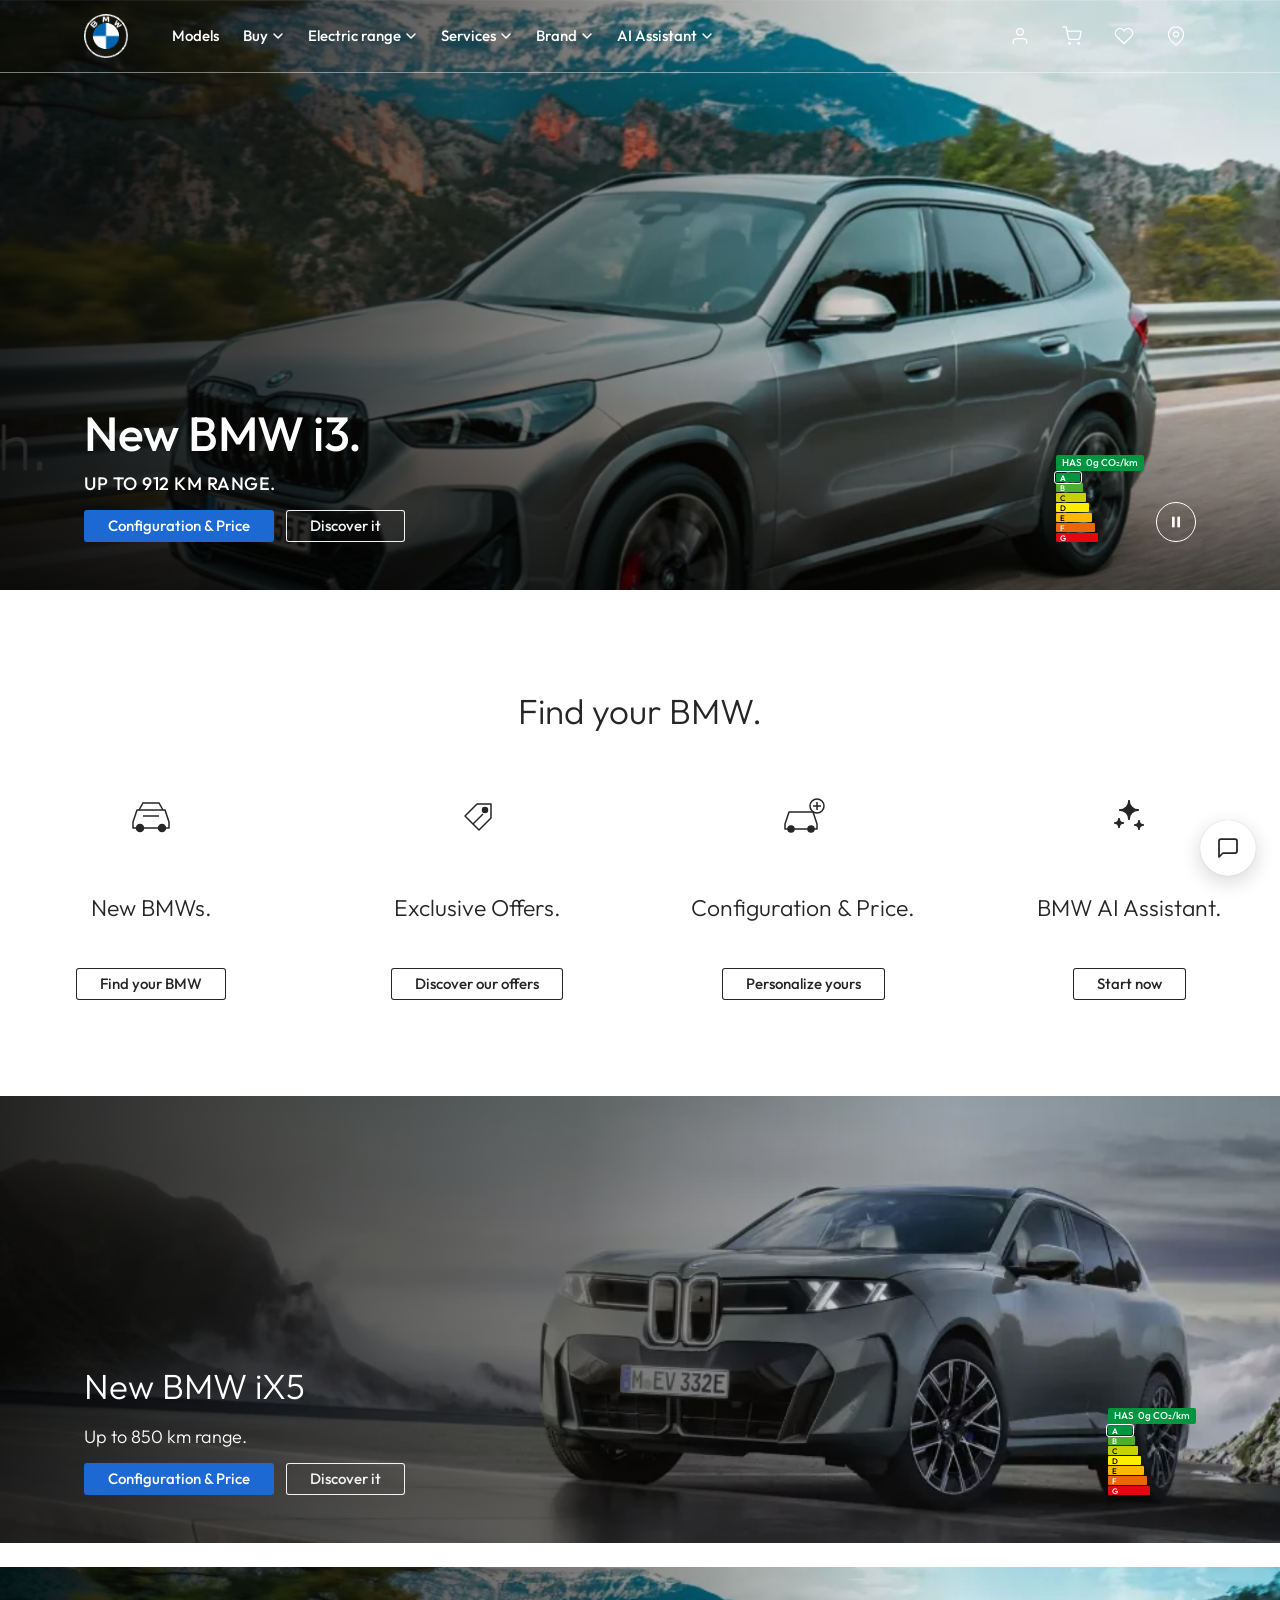
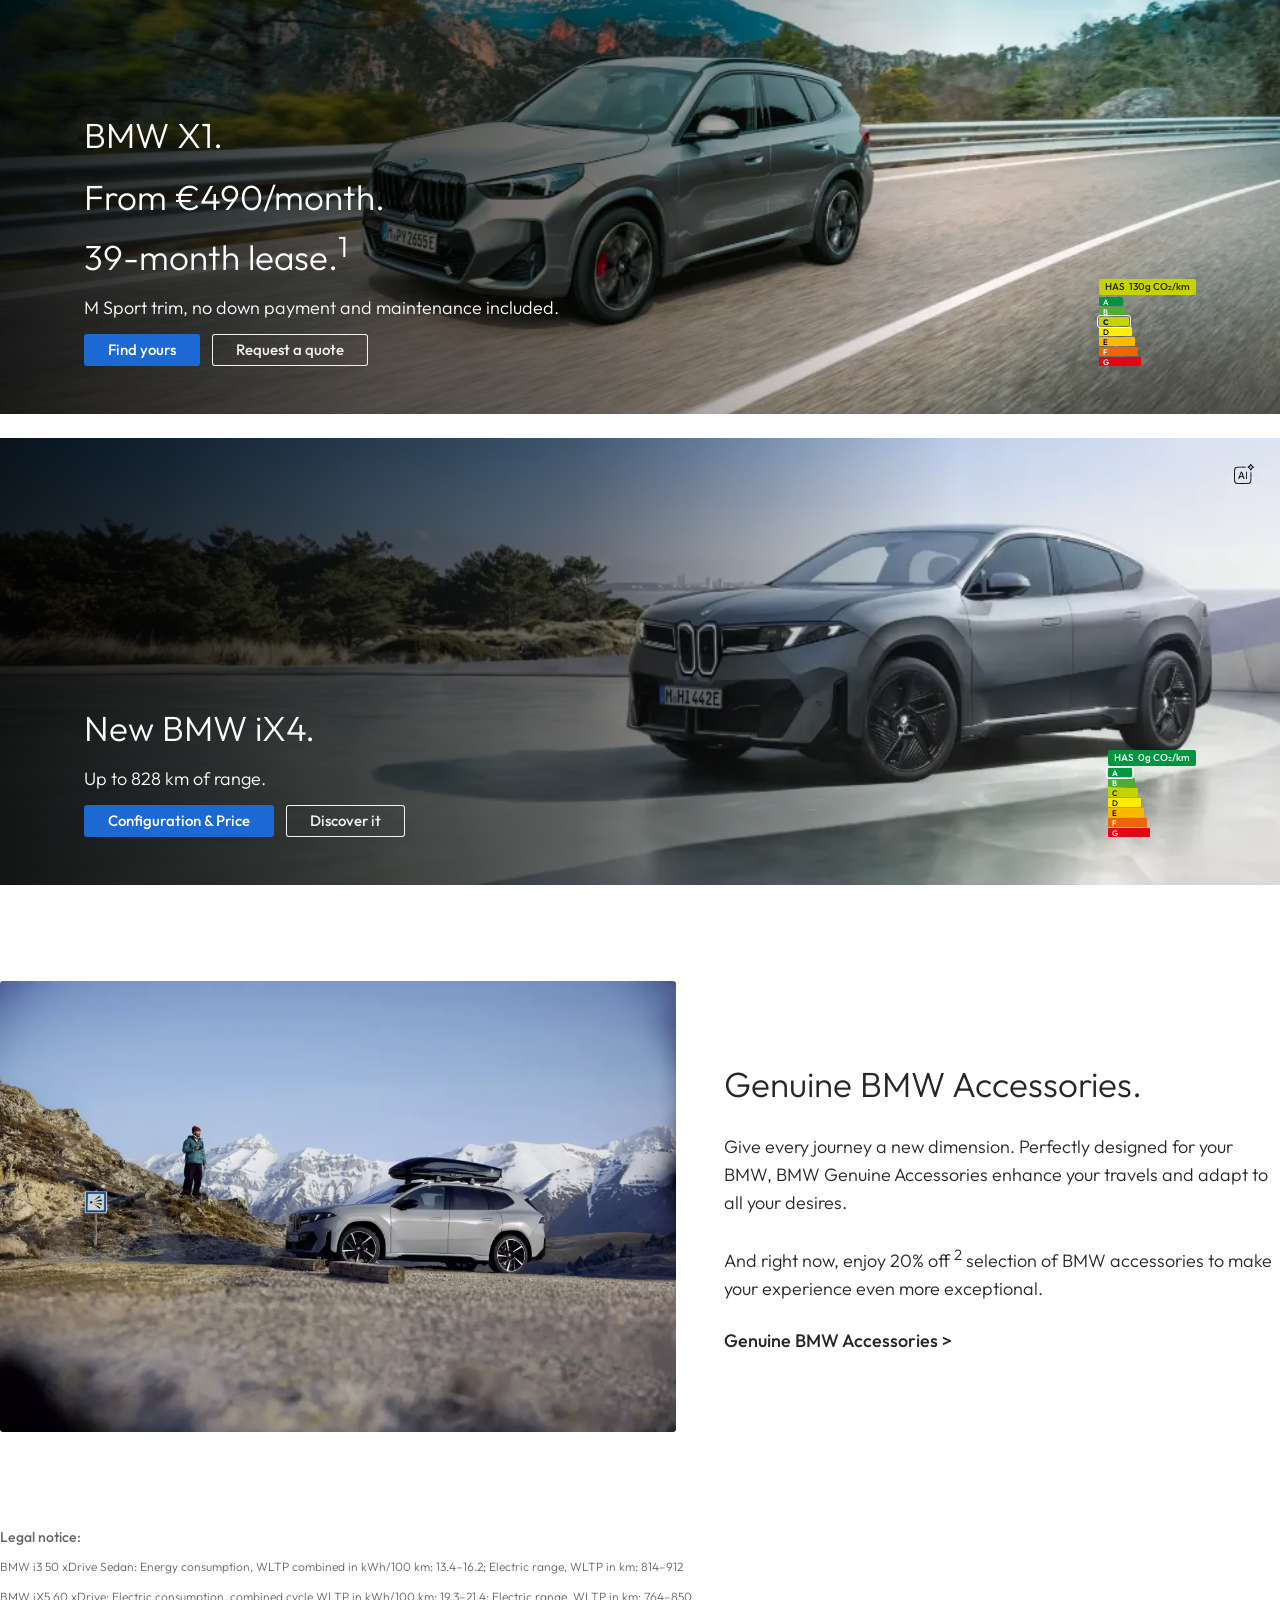
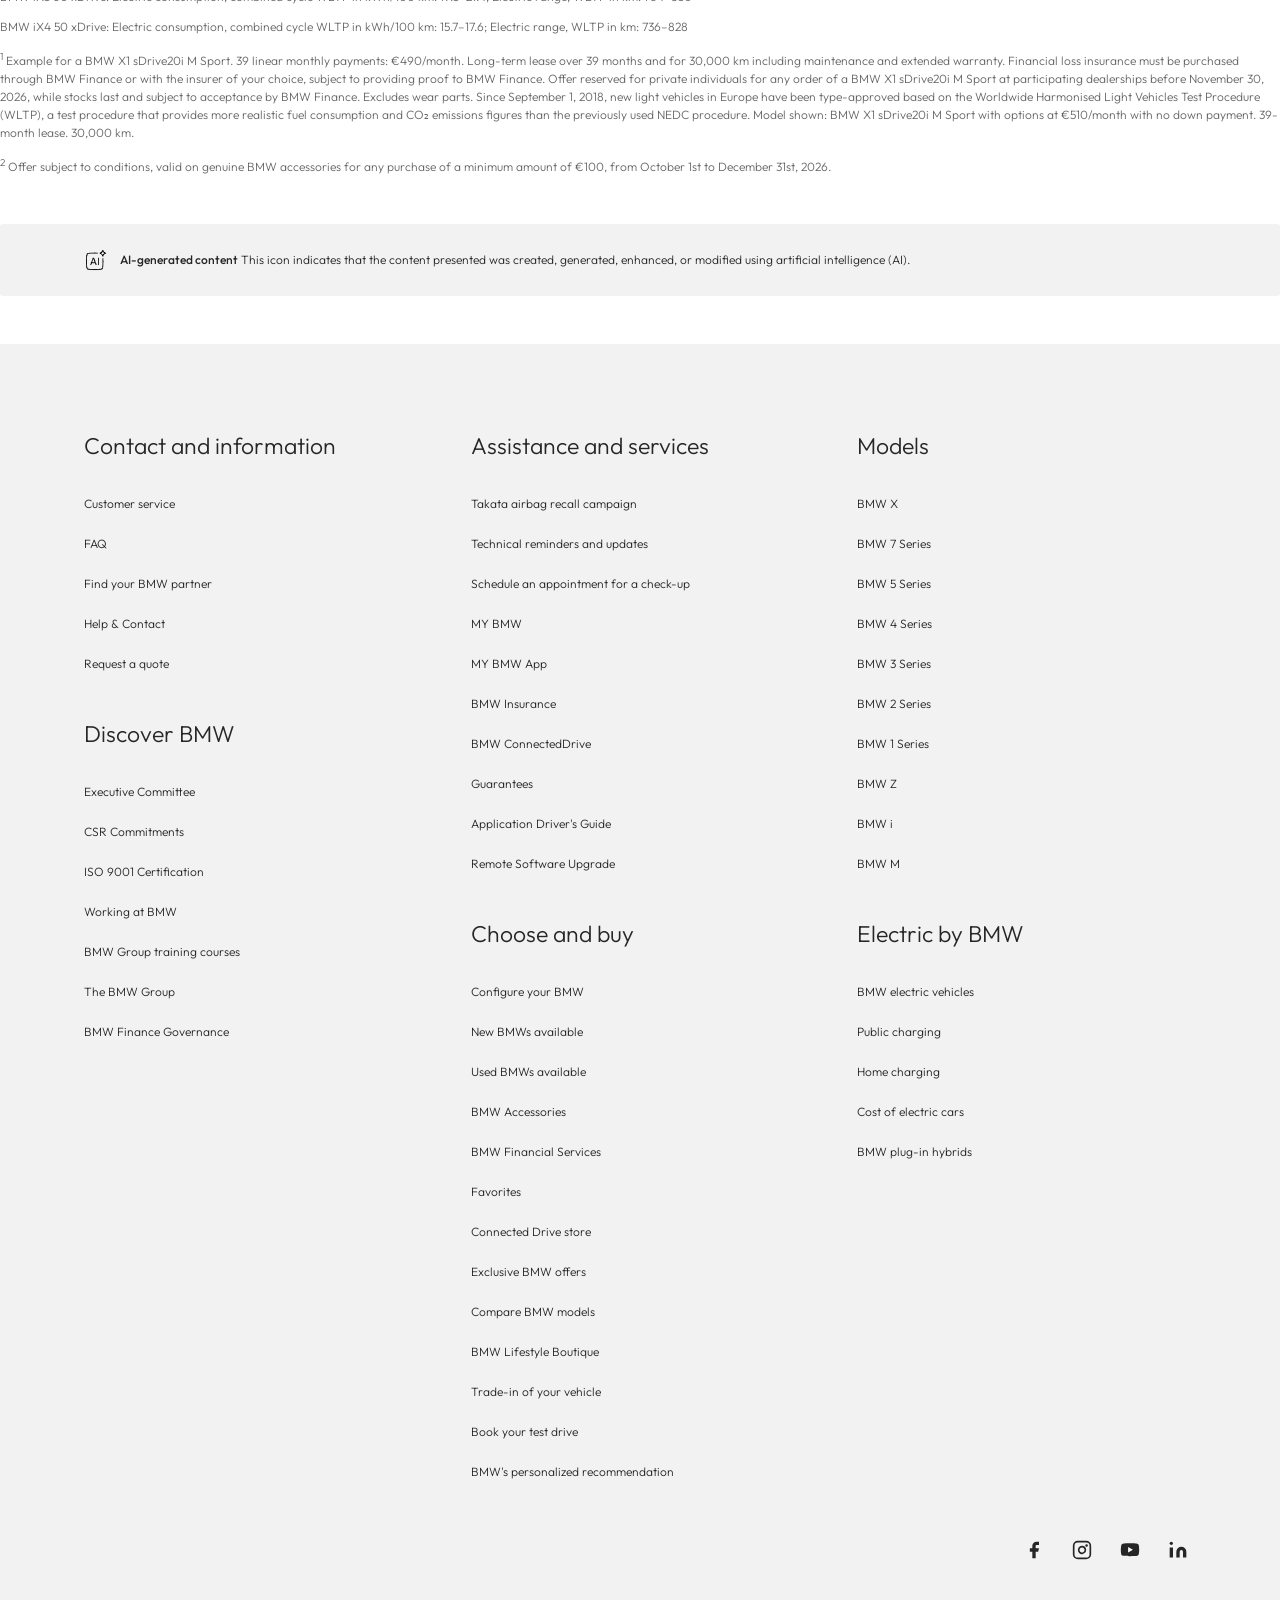
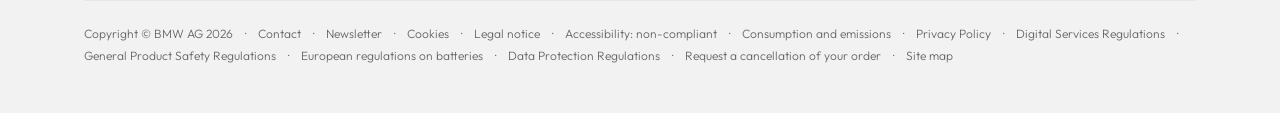
==== commit b1132fd5: "Fix video visibility: remove blocking poster overlay and embed videos in model banners" ====
--- a/bmw-clone/index.html
+++ b/bmw-clone/index.html
@@ -417,7 +417,6 @@
       <video class="hero__video" autoplay loop muted playsinline poster="./assets/hero.jpg" aria-label="New BMW i3 video presentation">
         <source src="./assets/hero.mp4" type="video/mp4">
       </video>
-      <img src="./assets/hero.jpg" alt="New BMW i3" class="hero__poster-fallback" aria-hidden="true">
       <div class="hero__overlay" aria-hidden="true"></div>
 
       <!-- Hero Bottom Content -->
@@ -427,7 +426,7 @@
           <p class="hero__subtitle">UP TO 912 KM RANGE.</p>
           <div class="btn-group">
             <a href="https://configure.bmw.fr/fr_FR/configure" class="btn btn--primary" rel="noopener">Configuration & Price</a>
-            <a href="https://www.bmw.fr/fr/tous-les-modeles/3-series/berline/bmw-i3-berline.html" class="btn btn--outline-light" rel="noopener">Discover it</a>
+            <a href="https://www.bmw.fr/fr/tous-les-modeles/3-series/berline/bmw-i3-berline.html" class="btn btn--outline-light" data-video-src="./assets/bmw-video-1.mp4" data-video-title="BMW Cinematic Film" rel="noopener">Discover it</a>
           </div>
         </div>
 
@@ -539,11 +538,9 @@
       
       <!-- Banner 1: New BMW iX5 -->
       <article class="model-banner" aria-label="New BMW iX5">
-        <picture>
-          <source media="(max-width: 767px)" srcset="./assets/banner-ix5-square.webp">
-          <source media="(max-width: 1023px)" srcset="./assets/banner-ix5-tall.webp">
-          <img src="./assets/ix5.jpg" alt="New BMW iX5" class="model-banner__bg" loading="lazy" width="1024" height="340">
-        </picture>
+        <video class="model-banner__video" autoplay loop muted playsinline poster="./assets/ix5.jpg" aria-label="BMW iX5 feature video">
+          <source src="./assets/bmw-video-2.mp4" type="video/mp4">
+        </video>
         <div class="model-banner__overlay" aria-hidden="true"></div>
 
         <div class="model-banner__content">
@@ -552,7 +549,7 @@
             <p class="model-banner__subtitle">Up to 850 km range.</p>
             <div class="btn-group">
               <a href="https://configure.bmw.fr/fr_FR/configure" class="btn btn--primary" rel="noopener">Configuration & Price</a>
-              <a href="https://www.bmw.fr/fr/tous-les-modeles/x-series/suv/bmw-ix5.html" class="btn btn--outline-light" rel="noopener">Discover it</a>
+              <a href="https://www.bmw.fr/fr/tous-les-modeles/x-series/suv/bmw-ix5.html" class="btn btn--outline-light" data-video-src="./assets/bmw-video-2.mp4" data-video-title="BMW 1 Series & iX5 Feature Film" rel="noopener">Discover it</a>
             </div>
           </div>
 
@@ -577,7 +574,9 @@
 
       <!-- Banner 2: BMW X1 -->
       <article class="model-banner" aria-label="BMW X1">
-        <img src="./assets/x1.jpg" alt="BMW X1" class="model-banner__bg" loading="lazy" width="1024" height="340">
+        <video class="model-banner__video" autoplay loop muted playsinline poster="./assets/x1.jpg" aria-label="BMW X1 video">
+          <source src="./assets/bmw-video-1.mp4" type="video/mp4">
+        </video>
         <div class="model-banner__overlay" aria-hidden="true"></div>
 
         <div class="model-banner__content">
@@ -587,7 +586,7 @@
             <p class="model-banner__subtitle">M Sport trim, no down payment and maintenance included.</p>
             <div class="btn-group">
               <a href="https://www.bmw.fr/fr/tous-les-modeles.html" class="btn btn--primary" rel="noopener">Find yours</a>
-              <a href="https://www.bmw.fr/fr/plus-de-bmw/customer-support.html" class="btn btn--outline-light" rel="noopener">Request a quote</a>
+              <a href="https://www.bmw.fr/fr/plus-de-bmw/customer-support.html" class="btn btn--outline-light" data-video-src="./assets/bmw-video-1.mp4" data-video-title="BMW X1 Performance & Driving" rel="noopener">Request a quote</a>
             </div>
           </div>
 
@@ -612,7 +611,9 @@
 
       <!-- Banner 3: New BMW iX4 -->
       <article class="model-banner" aria-label="New BMW iX4">
-        <img src="./assets/ix4.jpg" alt="New BMW iX4" class="model-banner__bg" loading="lazy" width="1024" height="340">
+        <video class="model-banner__video" autoplay loop muted playsinline poster="./assets/ix4.jpg" aria-label="BMW iX4 design video">
+          <source src="./assets/bmw-video-3.mp4" type="video/mp4">
+        </video>
         <div class="model-banner__overlay" aria-hidden="true"></div>
 
         <!-- AI Sparkle Badge at Top-Right -->
@@ -626,7 +627,7 @@
             <p class="model-banner__subtitle">Up to 828 km of range.</p>
             <div class="btn-group">
               <a href="https://configure.bmw.fr/fr_FR/configure" class="btn btn--primary" rel="noopener">Configuration & Price</a>
-              <a href="https://www.bmw.fr/fr/tous-les-modeles/x-series/suv/bmw-ix4.html" class="btn btn--outline-light" rel="noopener">Discover it</a>
+              <a href="https://www.bmw.fr/fr/tous-les-modeles/x-series/suv/bmw-ix4.html" class="btn btn--outline-light" data-video-src="./assets/bmw-video-3.mp4" data-video-title="BMW Design & Interior Experience" rel="noopener">Discover it</a>
             </div>
           </div>
 
@@ -932,6 +933,27 @@
     </div>
   </aside>
 
+  <!-- =========================================================================
+       10. High-Definition BMW Video Modal
+       ========================================================================= -->
+  <div id="video-modal" class="video-modal" role="dialog" aria-modal="true" aria-label="BMW Video Player">
+    <div class="video-modal__backdrop" aria-hidden="true"></div>
+    <div class="video-modal__content">
+      <button class="video-modal__close" aria-label="Close video player">
+        <svg viewBox="0 0 24 24" fill="none" stroke="currentColor" stroke-width="2" stroke-linecap="round" stroke-linejoin="round" aria-hidden="true">
+          <line x1="18" y1="6" x2="6" y2="18"></line>
+          <line x1="6" y1="6" x2="18" y2="18"></line>
+        </svg>
+      </button>
+      <div class="video-modal__player-wrapper">
+        <video class="video-modal__player" controls playsinline preload="metadata">
+          <source src="" type="video/mp4">
+          Your browser does not support HTML5 video.
+        </video>
+      </div>
+    </div>
+  </div>
+
   <!-- JavaScript Application -->
   <script src="./js/script.js" defer></script>
 </body>
--- a/bmw-clone/css/style.css
+++ b/bmw-clone/css/style.css
@@ -710,16 +710,6 @@
   z-index: 1;
 }
 
-.hero__poster-fallback {
-  position: absolute;
-  top: 0;
-  left: 0;
-  width: 100%;
-  height: 100%;
-  object-fit: cover;
-  z-index: 1;
-}
-
 .hero__overlay {
   position: absolute;
   top: 0;
@@ -886,7 +876,8 @@
   transform: translateY(0);
 }
 
-.model-banner__bg {
+.model-banner__bg,
+.model-banner__video {
   position: absolute;
   top: 0;
   left: 0;
@@ -1549,3 +1540,102 @@
     transform: none !important;
   }
 }
+
+
+/* --------------------------------------------------------------------------
+   16. Video Modal Component
+   -------------------------------------------------------------------------- */
+.video-modal {
+  position: fixed;
+  top: 0;
+  left: 0;
+  width: 100%;
+  height: 100%;
+  z-index: 2000;
+  display: flex;
+  align-items: center;
+  justify-content: center;
+  opacity: 0;
+  visibility: hidden;
+  transition: opacity var(--duration-normal) var(--ease),
+              visibility var(--duration-normal) var(--ease);
+}
+
+.video-modal--open {
+  opacity: 1;
+  visibility: visible;
+}
+
+.video-modal__backdrop {
+  position: absolute;
+  top: 0;
+  left: 0;
+  width: 100%;
+  height: 100%;
+  background: rgba(0, 0, 0, 0.85);
+  backdrop-filter: blur(8px);
+}
+
+.video-modal__content {
+  position: relative;
+  z-index: 2001;
+  width: 90%;
+  max-width: 1080px;
+  background-color: var(--color-black);
+  border-radius: var(--radius-btn);
+  overflow: hidden;
+  box-shadow: 0 20px 50px rgba(0, 0, 0, 0.5);
+  transform: scale(0.92);
+  transition: transform var(--duration-normal) var(--ease);
+}
+
+.video-modal--open .video-modal__content {
+  transform: scale(1);
+}
+
+.video-modal__close {
+  position: absolute;
+  top: var(--space-12);
+  right: var(--space-12);
+  z-index: 2002;
+  width: 44px;
+  height: 44px;
+  border-radius: var(--radius-circle);
+  background: rgba(0, 0, 0, 0.6);
+  color: var(--color-white);
+  display: flex;
+  align-items: center;
+  justify-content: center;
+  cursor: pointer;
+  transition: background-color var(--duration-fast) var(--ease),
+              transform var(--duration-fast) var(--ease);
+}
+
+@media (hover: hover) and (pointer: fine) {
+  .video-modal__close:hover {
+    background: rgba(28, 105, 212, 0.9);
+    transform: scale(1.08);
+  }
+}
+
+.video-modal__close svg {
+  width: 22px;
+  height: 22px;
+}
+
+.video-modal__player-wrapper {
+  position: relative;
+  padding-top: 56.25%; /* 16:9 Aspect Ratio */
+  width: 100%;
+  background-color: var(--color-black);
+}
+
+.video-modal__player {
+  position: absolute;
+  top: 0;
+  left: 0;
+  width: 100%;
+  height: 100%;
+  border: none;
+  outline: none;
+}
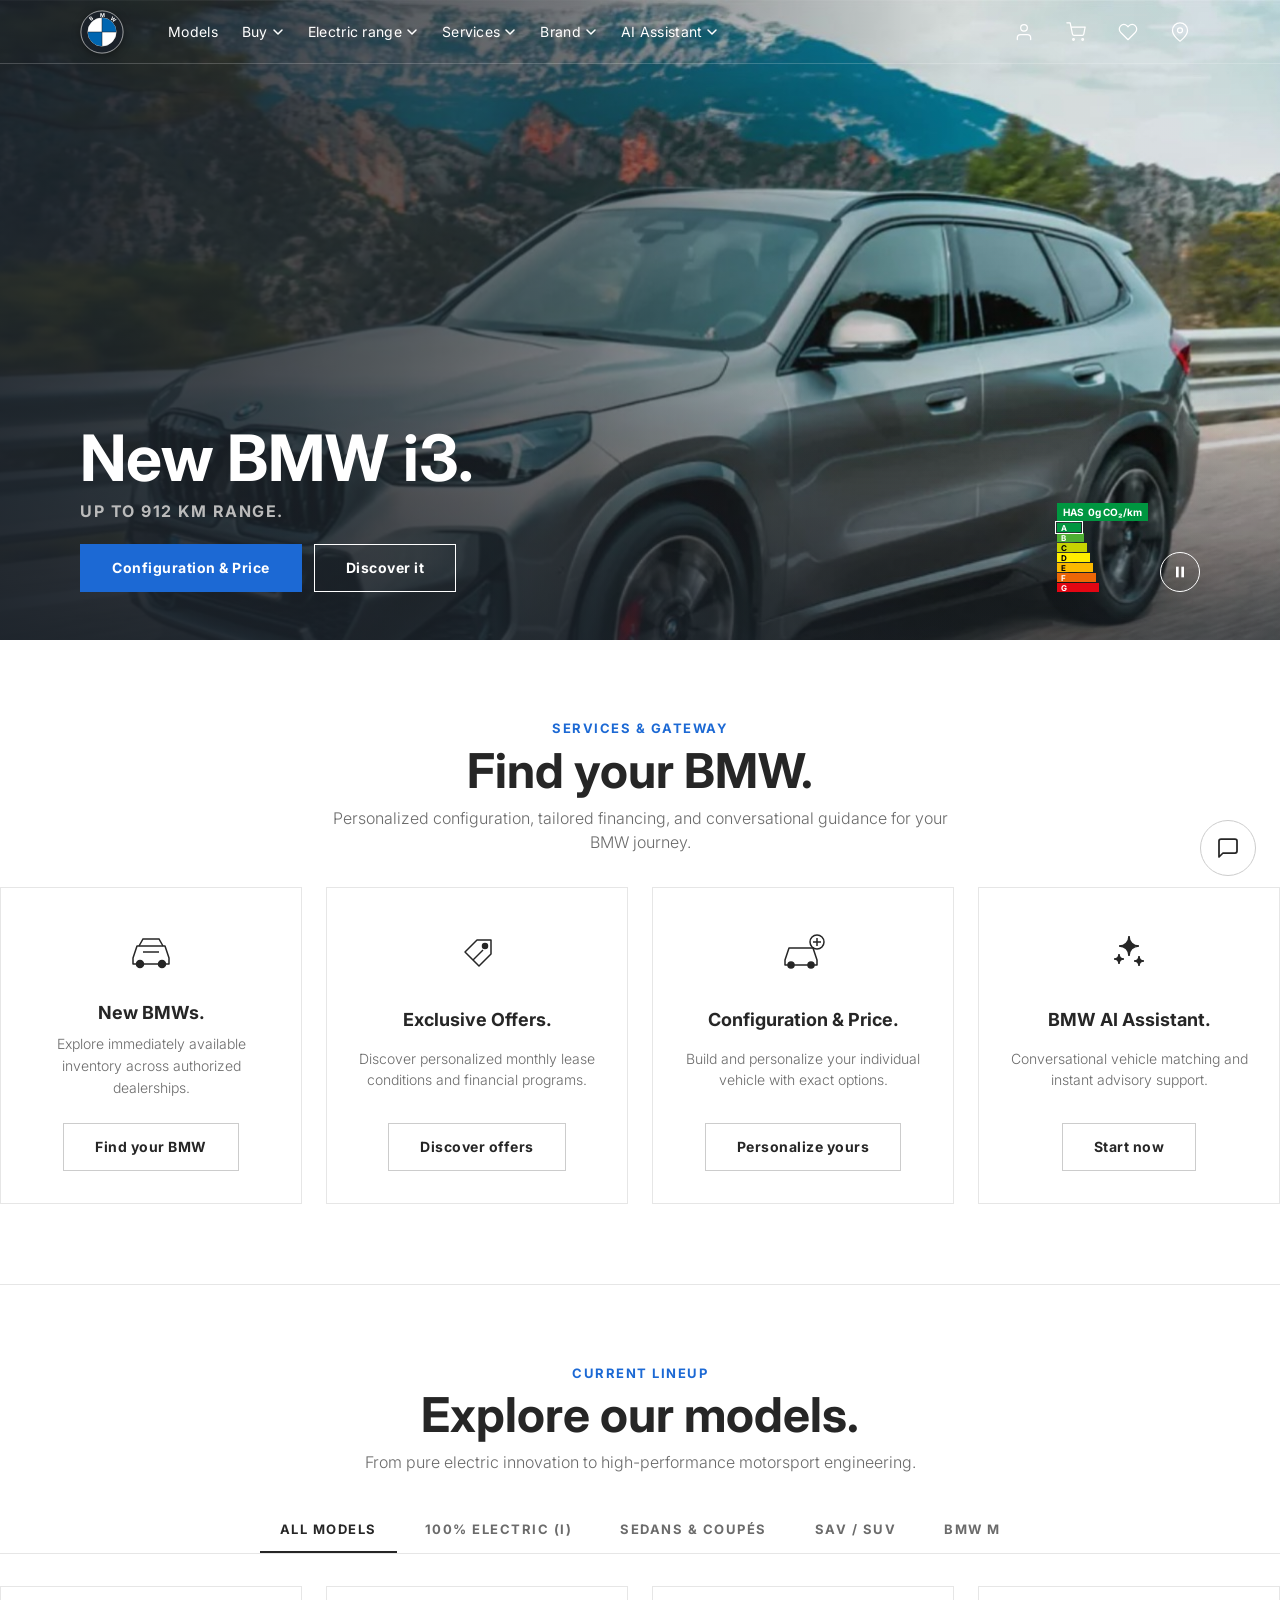
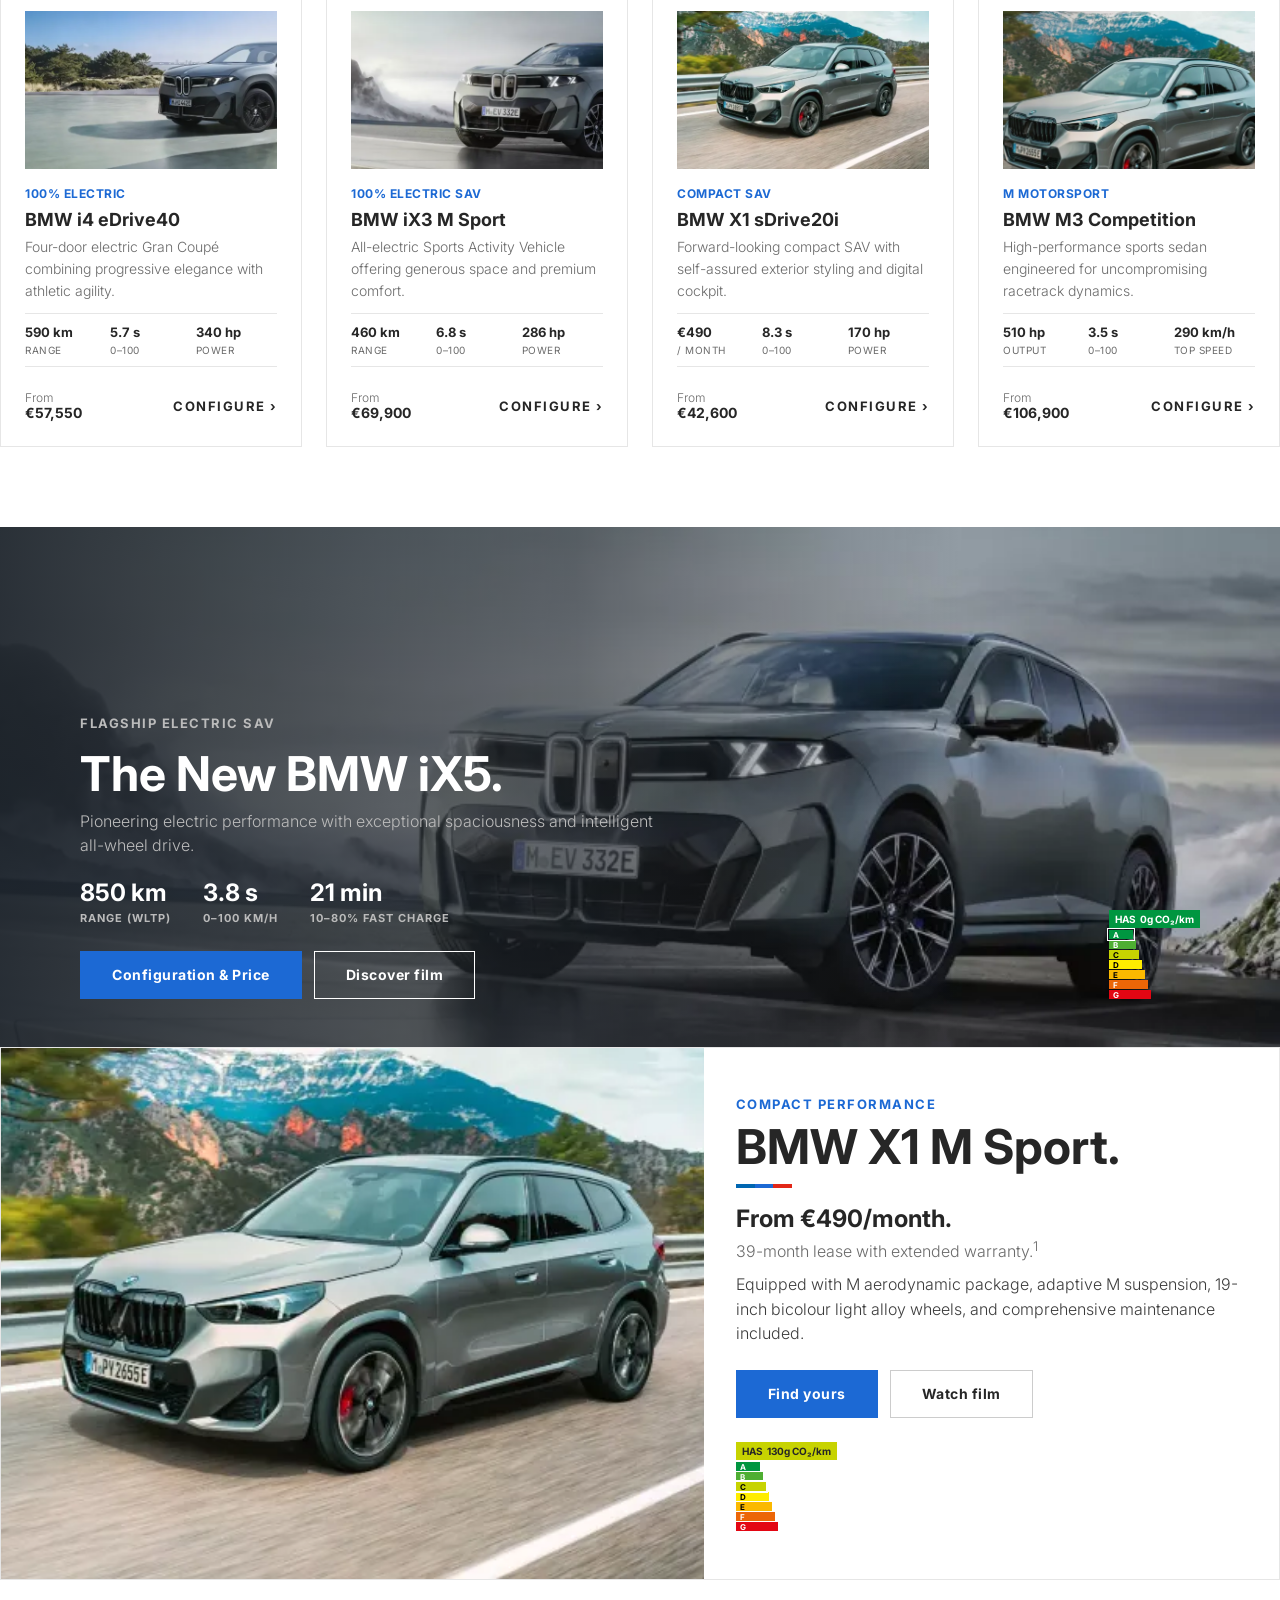
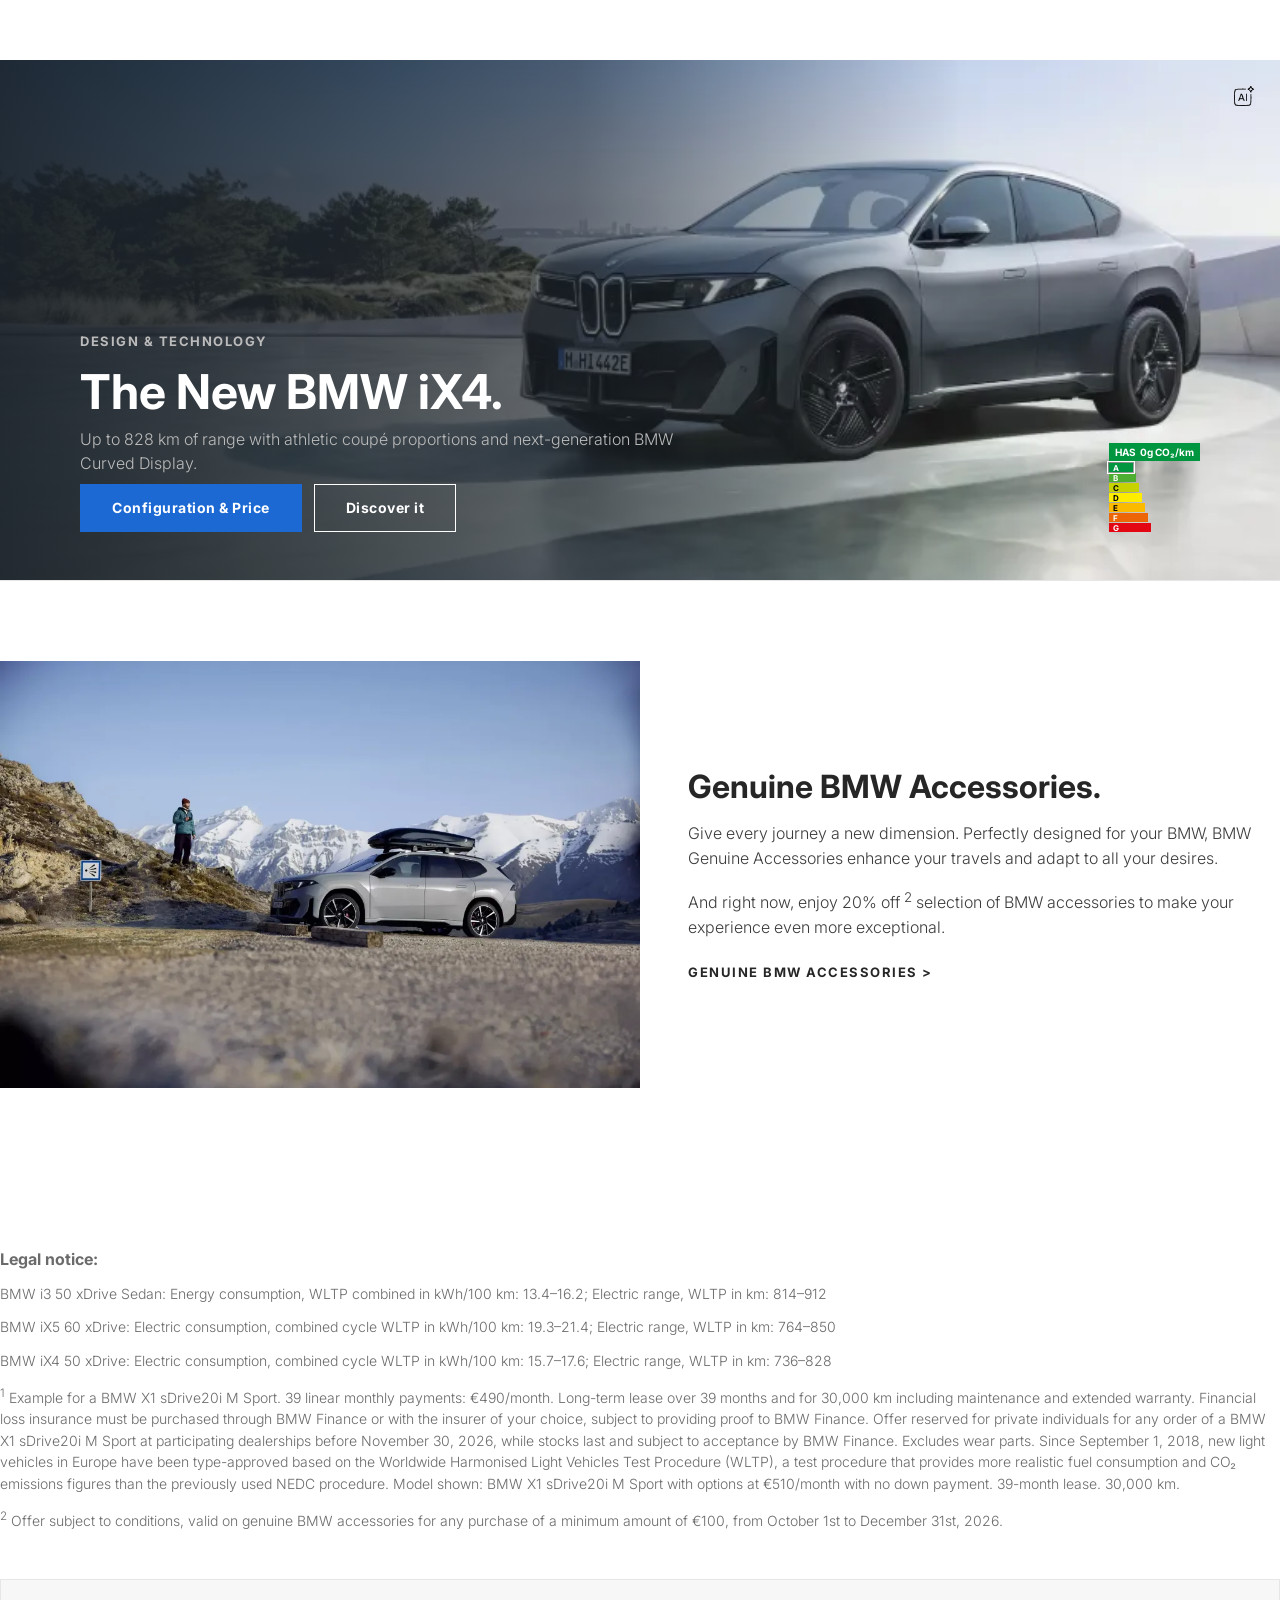
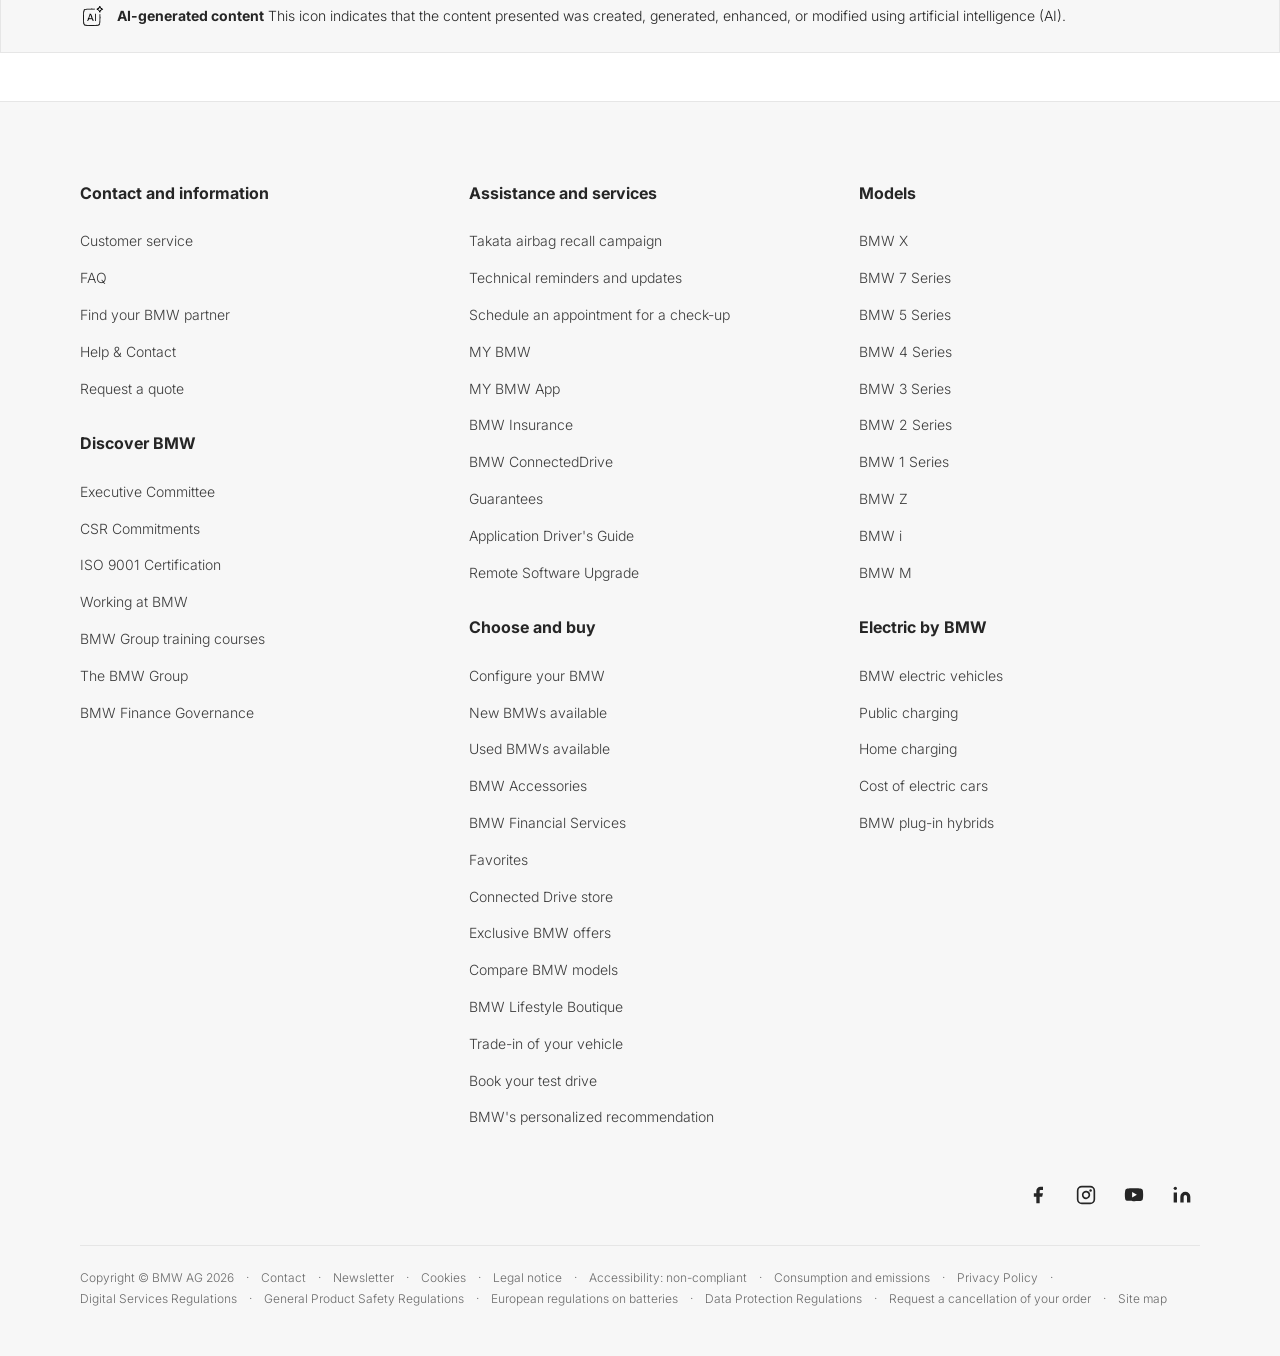
==== commit 4a9400f4: "Enhance layout, structure, hierarchy, and logo contrast adhering to BMW corporate design system" ====
--- a/bmw-clone/index.html
+++ b/bmw-clone/index.html
@@ -1,15 +1,17 @@
 <!DOCTYPE html>
 <html lang="en">
+
 <head>
   <meta charset="UTF-8">
   <meta name="viewport" content="width=device-width, initial-scale=1.0">
   <title>BMW France Official Website | New & Used Cars</title>
-  <meta name="description" content="Welcome to the official BMW France website: Explore premium vehicles, exclusive offers, electric mobility, and innovative technologies.">
-
-  <!-- Preconnect and Google Font (Outfit weights 300 and 500) -->
+  <meta name="description"
+    content="Welcome to the official BMW France website: Explore premium vehicles, exclusive offers, electric mobility, and innovative technologies.">
+
+  <!-- Preconnect and Google Font (Inter weights 300, 400, 700 for BMW Type Next Latin fallback) -->
   <link rel="preconnect" href="https://fonts.googleapis.com">
   <link rel="preconnect" href="https://fonts.gstatic.com" crossorigin>
-  <link href="https://fonts.googleapis.com/css2?family=Outfit:wght@300;500;700&display=swap" rel="stylesheet">
+  <link href="https://fonts.googleapis.com/css2?family=Inter:wght@300;400;700&display=swap" rel="stylesheet">
 
   <!-- Preload Critical Hero Poster Asset -->
   <link rel="preload" as="image" href="./assets/hero.jpg">
@@ -17,77 +19,115 @@
   <!-- Main Stylesheet -->
   <link rel="stylesheet" href="./css/style.css">
 </head>
+
 <body>
+  <!-- Accessible Skip Navigation Link -->
+  <a href="#main-content" class="skip-link">Skip to main content</a>
 
   <!-- =========================================================================
        1. Header & Navigation Bar
        ========================================================================= -->
   <header class="header" role="banner">
     <div class="header__container">
-      
-      <!-- Left: Logo & Navigation Items -->
+
+      <!-- Left: High-Contrast Logo & Navigation Items -->
       <div class="header__left">
-        <a href="https://www.bmw.fr/fr/accueil.html" class="header__logo-link" aria-label="BMW France Homepage" rel="noopener">
-          <img src="./assets/bmw-logo.png" alt="BMW Logo" class="header__logo-img" width="44" height="44">
+        <a href="https://www.bmw.fr/fr/accueil.html" class="header__logo-link" aria-label="BMW France Homepage"
+          rel="noopener">
+          <svg class="header__logo-svg" viewBox="0 0 100 100" width="44" height="44" aria-label="BMW Logo" role="img">
+            <circle cx="50" cy="50" r="48" fill="#1a2129" stroke="#e6e6e6" stroke-width="1.5" />
+            <circle cx="50" cy="50" r="32" fill="none" stroke="#ffffff" stroke-width="1.5" />
+            <path d="M50 18 A32 32 0 0 1 82 50 L50 50 Z" fill="#0066b1" />
+            <path d="M82 50 A32 32 0 0 1 50 82 L50 50 Z" fill="#ffffff" />
+            <path d="M50 82 A32 32 0 0 1 18 50 L50 50 Z" fill="#0066b1" />
+            <path d="M18 50 A32 32 0 0 1 50 18 L50 50 Z" fill="#ffffff" />
+            <line x1="50" y1="18" x2="50" y2="82" stroke="#1a2129" stroke-width="1.2" />
+            <line x1="18" y1="50" x2="82" y2="50" stroke="#1a2129" stroke-width="1.2" />
+            <g fill="#ffffff" font-family="'BMW Type Next Latin', 'Inter', system-ui, sans-serif" font-size="12"
+              font-weight="700" text-anchor="middle">
+              <text x="50" y="15" transform="rotate(-40 50 50)">B</text>
+              <text x="50" y="15">M</text>
+              <text x="50" y="15" transform="rotate(40 50 50)">W</text>
+            </g>
+          </svg>
         </a>
 
         <nav class="header__nav" aria-label="Main Navigation">
           <ul class="nav__list" role="menubar">
-            
+
             <li class="nav__item" role="none">
-              <a href="https://www.bmw.fr/fr/tous-les-modeles.html" class="nav__link" role="menuitem" rel="noopener">Models</a>
+              <a href="https://www.bmw.fr/fr/tous-les-modeles.html" class="nav__link" role="menuitem"
+                rel="noopener">Models</a>
             </li>
 
             <!-- Buy Mega Menu (4 Columns) -->
             <li class="nav__item nav__item--has-menu" role="none">
               <button class="nav__btn" aria-haspopup="true" aria-expanded="false" role="menuitem">
                 <span>Buy</span>
-                <svg class="nav__chevron" viewBox="0 0 12 12" fill="none" stroke-width="1.5" stroke-linecap="round" stroke-linejoin="round" aria-hidden="true">
+                <svg class="nav__chevron" viewBox="0 0 12 12" fill="none" stroke-width="1.5" stroke-linecap="round"
+                  stroke-linejoin="round" aria-hidden="true">
                   <polyline points="2 4 6 8 10 4"></polyline>
                 </svg>
               </button>
-              
+
               <div class="mega-menu" role="menu" aria-label="Buy Submenu">
                 <div class="mega-menu__container">
                   <!-- Col 1: Models & Configurator -->
                   <div class="mega-menu__col">
                     <h4 class="mega-menu__col-title">Models & Configurator</h4>
                     <ul class="mega-menu__list">
-                      <li><a href="https://configure.bmw.fr/fr_FR/configure" class="mega-menu__link" rel="noopener">Configure your BMW</a></li>
-                      <li><a href="https://www.bmw.fr/fr/tous-les-modeles.html" class="mega-menu__link" rel="noopener">New BMWs available</a></li>
-                      <li><a href="https://www.bmw.fr/fr/tous-les-modeles.html" class="mega-menu__link" rel="noopener">Used BMWs available</a></li>
-                      <li><a href="https://www.bmw.fr/fr/tous-les-modeles.html" class="mega-menu__link" rel="noopener">Compare BMW models</a></li>
-                      <li><a href="https://www.bmw.fr/fr/tous-les-modeles.html" class="mega-menu__link" rel="noopener">Trade-in of your vehicle</a></li>
+                      <li><a href="https://configure.bmw.fr/fr_FR/configure" class="mega-menu__link"
+                          rel="noopener">Configure your BMW</a></li>
+                      <li><a href="https://www.bmw.fr/fr/tous-les-modeles.html" class="mega-menu__link"
+                          rel="noopener">New BMWs available</a></li>
+                      <li><a href="https://www.bmw.fr/fr/tous-les-modeles.html" class="mega-menu__link"
+                          rel="noopener">Used BMWs available</a></li>
+                      <li><a href="https://www.bmw.fr/fr/tous-les-modeles.html" class="mega-menu__link"
+                          rel="noopener">Compare BMW models</a></li>
+                      <li><a href="https://www.bmw.fr/fr/tous-les-modeles.html" class="mega-menu__link"
+                          rel="noopener">Trade-in of your vehicle</a></li>
                     </ul>
                   </div>
                   <!-- Col 2: Advice & Business -->
                   <div class="mega-menu__col">
                     <h4 class="mega-menu__col-title">Advice & Business</h4>
                     <ul class="mega-menu__list">
-                      <li><a href="https://www.bmw.fr/fr/fastlane/dealer-locator.html" class="mega-menu__link" rel="noopener">Find your BMW partner</a></li>
-                      <li><a href="https://www.bmw.fr/fr/plus-de-bmw/customer-support.html" class="mega-menu__link" rel="noopener">Request a quote</a></li>
-                      <li><a href="https://www.bmw.fr/fr/tous-les-modeles/demande-essai.html" class="mega-menu__link" rel="noopener">Book your test drive</a></li>
-                      <li><a href="https://www.bmw.fr/fr/topics/offres-et-financement.html" class="mega-menu__link" rel="noopener">BMW for Professionals</a></li>
+                      <li><a href="https://www.bmw.fr/fr/fastlane/dealer-locator.html" class="mega-menu__link"
+                          rel="noopener">Find your BMW partner</a></li>
+                      <li><a href="https://www.bmw.fr/fr/plus-de-bmw/customer-support.html" class="mega-menu__link"
+                          rel="noopener">Request a quote</a></li>
+                      <li><a href="https://www.bmw.fr/fr/tous-les-modeles/demande-essai.html" class="mega-menu__link"
+                          rel="noopener">Book your test drive</a></li>
+                      <li><a href="https://www.bmw.fr/fr/topics/offres-et-financement.html" class="mega-menu__link"
+                          rel="noopener">BMW for Professionals</a></li>
                     </ul>
                   </div>
                   <!-- Col 3: Digital Services & Accessories -->
                   <div class="mega-menu__col">
                     <h4 class="mega-menu__col-title">Digital Services & Accessories</h4>
                     <ul class="mega-menu__list">
-                      <li><a href="https://www.bmw.fr/fr/shop/ls/cp/connected-drive" class="mega-menu__link" rel="noopener">BMW ConnectedDrive</a></li>
-                      <li><a href="https://www.bmw.fr/fr/shop/ls/cp/connected-drive" class="mega-menu__link" rel="noopener">Connected Drive store</a></li>
-                      <li><a href="https://www.bmw.fr/fr/topics/offres-et-services/accessoires.html" class="mega-menu__link" rel="noopener">BMW Accessories</a></li>
-                      <li><a href="https://www.bmw.fr/fr/topics/offres-et-services/accessoires.html" class="mega-menu__link" rel="noopener">BMW Lifestyle Boutique</a></li>
+                      <li><a href="https://www.bmw.fr/fr/shop/ls/cp/connected-drive" class="mega-menu__link"
+                          rel="noopener">BMW ConnectedDrive</a></li>
+                      <li><a href="https://www.bmw.fr/fr/shop/ls/cp/connected-drive" class="mega-menu__link"
+                          rel="noopener">Connected Drive store</a></li>
+                      <li><a href="https://www.bmw.fr/fr/topics/offres-et-services/accessoires.html"
+                          class="mega-menu__link" rel="noopener">BMW Accessories</a></li>
+                      <li><a href="https://www.bmw.fr/fr/topics/offres-et-services/accessoires.html"
+                          class="mega-menu__link" rel="noopener">BMW Lifestyle Boutique</a></li>
                     </ul>
                   </div>
                   <!-- Col 4: Leasing & Financing -->
                   <div class="mega-menu__col">
                     <h4 class="mega-menu__col-title">Leasing & Financing</h4>
                     <ul class="mega-menu__list">
-                      <li><a href="https://www.bmw.fr/fr/tous-les-modeles/offres.html" class="mega-menu__link" rel="noopener">Exclusive BMW offers</a></li>
-                      <li><a href="https://www.bmw.fr/fr/topics/offres-et-financement.html" class="mega-menu__link" rel="noopener">Long-term lease offers</a></li>
-                      <li><a href="https://www.bmw.fr/fr/topics/offres-et-financement.html" class="mega-menu__link" rel="noopener">BMW Financial Services</a></li>
-                      <li><a href="https://www.bmw.fr/fr/topics/offres-et-financement.html" class="mega-menu__link" rel="noopener">BMW Insurance</a></li>
+                      <li><a href="https://www.bmw.fr/fr/tous-les-modeles/offres.html" class="mega-menu__link"
+                          rel="noopener">Exclusive BMW offers</a></li>
+                      <li><a href="https://www.bmw.fr/fr/topics/offres-et-financement.html" class="mega-menu__link"
+                          rel="noopener">Long-term lease offers</a></li>
+                      <li><a href="https://www.bmw.fr/fr/topics/offres-et-financement.html" class="mega-menu__link"
+                          rel="noopener">BMW Financial Services</a></li>
+                      <li><a href="https://www.bmw.fr/fr/topics/offres-et-financement.html" class="mega-menu__link"
+                          rel="noopener">BMW Insurance</a></li>
                     </ul>
                   </div>
                 </div>
@@ -98,7 +138,8 @@
             <li class="nav__item nav__item--has-menu" role="none">
               <button class="nav__btn" aria-haspopup="true" aria-expanded="false" role="menuitem">
                 <span>Electric range</span>
-                <svg class="nav__chevron" viewBox="0 0 12 12" fill="none" stroke-width="1.5" stroke-linecap="round" stroke-linejoin="round" aria-hidden="true">
+                <svg class="nav__chevron" viewBox="0 0 12 12" fill="none" stroke-width="1.5" stroke-linecap="round"
+                  stroke-linejoin="round" aria-hidden="true">
                   <polyline points="2 4 6 8 10 4"></polyline>
                 </svg>
               </button>
@@ -109,35 +150,48 @@
                   <div class="mega-menu__col">
                     <h4 class="mega-menu__col-title">Electric cars</h4>
                     <ul class="mega-menu__list">
-                      <li><a href="https://www.bmw.fr/fr/tous-les-modeles.html" class="mega-menu__link" rel="noopener">BMW electric vehicles</a></li>
-                      <li><a href="https://www.bmw.fr/fr/tous-les-modeles/3-series/berline/bmw-i3-berline.html" class="mega-menu__link" rel="noopener">New BMW i3 Sedan</a></li>
-                      <li><a href="https://www.bmw.fr/fr/tous-les-modeles/x-series/suv/bmw-ix5.html" class="mega-menu__link" rel="noopener">New BMW iX5</a></li>
-                      <li><a href="https://www.bmw.fr/fr/tous-les-modeles/x-series/suv/bmw-ix4.html" class="mega-menu__link" rel="noopener">New BMW iX4</a></li>
+                      <li><a href="https://www.bmw.fr/fr/tous-les-modeles.html" class="mega-menu__link"
+                          rel="noopener">BMW electric vehicles</a></li>
+                      <li><a href="https://www.bmw.fr/fr/tous-les-modeles/3-series/berline/bmw-i3-berline.html"
+                          class="mega-menu__link" rel="noopener">New BMW i3 Sedan</a></li>
+                      <li><a href="https://www.bmw.fr/fr/tous-les-modeles/x-series/suv/bmw-ix5.html"
+                          class="mega-menu__link" rel="noopener">New BMW iX5</a></li>
+                      <li><a href="https://www.bmw.fr/fr/tous-les-modeles/x-series/suv/bmw-ix4.html"
+                          class="mega-menu__link" rel="noopener">New BMW iX4</a></li>
                     </ul>
                   </div>
                   <div class="mega-menu__col">
                     <h4 class="mega-menu__col-title">Range & Innovation</h4>
                     <ul class="mega-menu__list">
-                      <li><a href="https://www.bmw.fr/fr/tous-les-modeles.html" class="mega-menu__link" rel="noopener">BMW plug-in hybrids</a></li>
-                      <li><a href="https://www.bmw.fr/fr/tous-les-modeles.html" class="mega-menu__link" rel="noopener">Electric range up to 912 km</a></li>
-                      <li><a href="https://www.bmw.fr/fr/tous-les-modeles.html" class="mega-menu__link" rel="noopener">Cost of electric cars</a></li>
+                      <li><a href="https://www.bmw.fr/fr/tous-les-modeles.html" class="mega-menu__link"
+                          rel="noopener">BMW plug-in hybrids</a></li>
+                      <li><a href="https://www.bmw.fr/fr/tous-les-modeles.html" class="mega-menu__link"
+                          rel="noopener">Electric range up to 912 km</a></li>
+                      <li><a href="https://www.bmw.fr/fr/tous-les-modeles.html" class="mega-menu__link"
+                          rel="noopener">Cost of electric cars</a></li>
                     </ul>
                   </div>
                   <!-- Col 3 & 4: Charging & Range -->
                   <div class="mega-menu__col">
                     <h4 class="mega-menu__col-title">Charging & Range</h4>
                     <ul class="mega-menu__list">
-                      <li><a href="https://www.bmw.fr/fr/topics/univers/electromobilite/recharge-publique.html" class="mega-menu__link" rel="noopener">Public charging network</a></li>
-                      <li><a href="https://www.bmw.fr/fr/topics/univers/electromobilite/recharge-a-domicile.html" class="mega-menu__link" rel="noopener">Home charging solutions</a></li>
-                      <li><a href="https://www.bmw.fr/fr/topics/univers/electromobilite.html" class="mega-menu__link" rel="noopener">BMW Charging card</a></li>
+                      <li><a href="https://www.bmw.fr/fr/topics/univers/electromobilite/recharge-publique.html"
+                          class="mega-menu__link" rel="noopener">Public charging network</a></li>
+                      <li><a href="https://www.bmw.fr/fr/topics/univers/electromobilite/recharge-a-domicile.html"
+                          class="mega-menu__link" rel="noopener">Home charging solutions</a></li>
+                      <li><a href="https://www.bmw.fr/fr/topics/univers/electromobilite.html" class="mega-menu__link"
+                          rel="noopener">BMW Charging card</a></li>
                     </ul>
                   </div>
                   <div class="mega-menu__col">
                     <h4 class="mega-menu__col-title">Electric FAQ & Advice</h4>
                     <ul class="mega-menu__list">
-                      <li><a href="https://www.bmw.fr/fr/topics/univers/electromobilite.html" class="mega-menu__link" rel="noopener">Electric driving tips</a></li>
-                      <li><a href="https://www.bmw.fr/fr/topics/univers/electromobilite.html" class="mega-menu__link" rel="noopener">Battery recycling & longevity</a></li>
-                      <li><a href="https://www.bmw.fr/fr/topics/univers/electromobilite.html" class="mega-menu__link" rel="noopener">Government eco-bonus info</a></li>
+                      <li><a href="https://www.bmw.fr/fr/topics/univers/electromobilite.html" class="mega-menu__link"
+                          rel="noopener">Electric driving tips</a></li>
+                      <li><a href="https://www.bmw.fr/fr/topics/univers/electromobilite.html" class="mega-menu__link"
+                          rel="noopener">Battery recycling & longevity</a></li>
+                      <li><a href="https://www.bmw.fr/fr/topics/univers/electromobilite.html" class="mega-menu__link"
+                          rel="noopener">Government eco-bonus info</a></li>
                     </ul>
                   </div>
                 </div>
@@ -148,7 +202,8 @@
             <li class="nav__item nav__item--has-menu" role="none">
               <button class="nav__btn" aria-haspopup="true" aria-expanded="false" role="menuitem">
                 <span>Services</span>
-                <svg class="nav__chevron" viewBox="0 0 12 12" fill="none" stroke-width="1.5" stroke-linecap="round" stroke-linejoin="round" aria-hidden="true">
+                <svg class="nav__chevron" viewBox="0 0 12 12" fill="none" stroke-width="1.5" stroke-linecap="round"
+                  stroke-linejoin="round" aria-hidden="true">
                   <polyline points="2 4 6 8 10 4"></polyline>
                 </svg>
               </button>
@@ -159,39 +214,54 @@
                   <div class="mega-menu__col">
                     <h4 class="mega-menu__col-title">Services & Contracts</h4>
                     <ul class="mega-menu__list">
-                      <li><a href="https://www.bmw.fr/fr/topics/offres-et-services/rendez-vous-en-ligne.html" class="mega-menu__link" rel="noopener">Schedule an appointment for a check-up</a></li>
-                      <li><a href="https://www.bmw.fr/fr/topics/offres-et-services.html" class="mega-menu__link" rel="noopener">BMW Service Inclusive</a></li>
-                      <li><a href="https://www.bmw.fr/fr/topics/offres-et-services.html" class="mega-menu__link" rel="noopener">Guarantees & Extended warranty</a></li>
-                      <li><a href="https://www.bmw.fr/fr/topics/offres-et-services.html" class="mega-menu__link" rel="noopener">Maintenance recommendations</a></li>
+                      <li><a href="https://www.bmw.fr/fr/topics/offres-et-services/rendez-vous-en-ligne.html"
+                          class="mega-menu__link" rel="noopener">Schedule an appointment for a check-up</a></li>
+                      <li><a href="https://www.bmw.fr/fr/topics/offres-et-services.html" class="mega-menu__link"
+                          rel="noopener">BMW Service Inclusive</a></li>
+                      <li><a href="https://www.bmw.fr/fr/topics/offres-et-services.html" class="mega-menu__link"
+                          rel="noopener">Guarantees & Extended warranty</a></li>
+                      <li><a href="https://www.bmw.fr/fr/topics/offres-et-services.html" class="mega-menu__link"
+                          rel="noopener">Maintenance recommendations</a></li>
                     </ul>
                   </div>
                   <!-- Col 2: Service & Assistance -->
                   <div class="mega-menu__col">
                     <h4 class="mega-menu__col-title">Service & Assistance</h4>
                     <ul class="mega-menu__list">
-                      <li><a href="https://www.bmw.fr/fr/plus-de-bmw/customer-support.html" class="mega-menu__link" rel="noopener">Customer service & FAQ</a></li>
-                      <li><a href="https://www.bmw.fr/fr/plus-de-bmw/customer-support.html" class="mega-menu__link" rel="noopener">24/7 Roadside Assistance</a></li>
-                      <li><a href="https://www.bmw.fr/fr/topics/offres-et-services.html" class="mega-menu__link" rel="noopener">Takata airbag recall campaign</a></li>
-                      <li><a href="https://www.bmw.fr/fr/topics/offres-et-services.html" class="mega-menu__link" rel="noopener">Technical reminders and updates</a></li>
+                      <li><a href="https://www.bmw.fr/fr/plus-de-bmw/customer-support.html" class="mega-menu__link"
+                          rel="noopener">Customer service & FAQ</a></li>
+                      <li><a href="https://www.bmw.fr/fr/plus-de-bmw/customer-support.html" class="mega-menu__link"
+                          rel="noopener">24/7 Roadside Assistance</a></li>
+                      <li><a href="https://www.bmw.fr/fr/topics/offres-et-services.html" class="mega-menu__link"
+                          rel="noopener">Takata airbag recall campaign</a></li>
+                      <li><a href="https://www.bmw.fr/fr/topics/offres-et-services.html" class="mega-menu__link"
+                          rel="noopener">Technical reminders and updates</a></li>
                     </ul>
                   </div>
                   <!-- Col 3: Connected Services & Apps -->
                   <div class="mega-menu__col">
                     <h4 class="mega-menu__col-title">Connected Services & Apps</h4>
                     <ul class="mega-menu__list">
-                      <li><a href="https://www.bmw.fr/fr/topics/univers/my-bmw-app.html" class="mega-menu__link" rel="noopener">MY BMW App</a></li>
-                      <li><a href="https://www.bmw.fr/fr/shop/ls/cp/connected-drive" class="mega-menu__link" rel="noopener">Remote Software Upgrade</a></li>
-                      <li><a href="https://www.bmw.fr/fr/topics/univers/my-bmw-app.html" class="mega-menu__link" rel="noopener">Application Driver's Guide</a></li>
-                      <li><a href="https://www.bmw.fr/fr/shop/ls/cp/connected-drive" class="mega-menu__link" rel="noopener">BMW Digital Key</a></li>
+                      <li><a href="https://www.bmw.fr/fr/topics/univers/my-bmw-app.html" class="mega-menu__link"
+                          rel="noopener">MY BMW App</a></li>
+                      <li><a href="https://www.bmw.fr/fr/shop/ls/cp/connected-drive" class="mega-menu__link"
+                          rel="noopener">Remote Software Upgrade</a></li>
+                      <li><a href="https://www.bmw.fr/fr/topics/univers/my-bmw-app.html" class="mega-menu__link"
+                          rel="noopener">Application Driver's Guide</a></li>
+                      <li><a href="https://www.bmw.fr/fr/shop/ls/cp/connected-drive" class="mega-menu__link"
+                          rel="noopener">BMW Digital Key</a></li>
                     </ul>
                   </div>
                   <!-- Col 4: Recall Campaigns -->
                   <div class="mega-menu__col">
                     <h4 class="mega-menu__col-title">Recall Campaigns</h4>
                     <ul class="mega-menu__list">
-                      <li><a href="https://www.bmw.fr/fr/topics/offres-et-services.html" class="mega-menu__link" rel="noopener">Takata airbag recall check</a></li>
-                      <li><a href="https://www.bmw.fr/fr/topics/offres-et-services.html" class="mega-menu__link" rel="noopener">Vehicle safety updates</a></li>
-                      <li><a href="https://www.bmw.fr/fr/fastlane/dealer-locator.html" class="mega-menu__link" rel="noopener">Contact dealer for inspection</a></li>
+                      <li><a href="https://www.bmw.fr/fr/topics/offres-et-services.html" class="mega-menu__link"
+                          rel="noopener">Takata airbag recall check</a></li>
+                      <li><a href="https://www.bmw.fr/fr/topics/offres-et-services.html" class="mega-menu__link"
+                          rel="noopener">Vehicle safety updates</a></li>
+                      <li><a href="https://www.bmw.fr/fr/fastlane/dealer-locator.html" class="mega-menu__link"
+                          rel="noopener">Contact dealer for inspection</a></li>
                     </ul>
                   </div>
                 </div>
@@ -202,7 +272,8 @@
             <li class="nav__item nav__item--has-menu" role="none">
               <button class="nav__btn" aria-haspopup="true" aria-expanded="false" role="menuitem">
                 <span>Brand</span>
-                <svg class="nav__chevron" viewBox="0 0 12 12" fill="none" stroke-width="1.5" stroke-linecap="round" stroke-linejoin="round" aria-hidden="true">
+                <svg class="nav__chevron" viewBox="0 0 12 12" fill="none" stroke-width="1.5" stroke-linecap="round"
+                  stroke-linejoin="round" aria-hidden="true">
                   <polyline points="2 4 6 8 10 4"></polyline>
                 </svg>
               </button>
@@ -213,40 +284,56 @@
                   <div class="mega-menu__col">
                     <h4 class="mega-menu__col-title">Brand & Company</h4>
                     <ul class="mega-menu__list">
-                      <li><a href="https://www.bmwgroup.com" class="mega-menu__link" target="_blank" rel="noopener">The BMW Group</a></li>
-                      <li><a href="https://www.bmw.fr/fr/topics/univers/concept-cars.html" class="mega-menu__link" rel="noopener">Vision Neue Klasse</a></li>
-                      <li><a href="https://www.bmw.fr/fr/topics/univers.html" class="mega-menu__link" rel="noopener">Executive Committee</a></li>
-                      <li><a href="https://www.bmw.fr/fr/topics/univers.html" class="mega-menu__link" rel="noopener">CSR Commitments & Sustainability</a></li>
-                      <li><a href="https://www.bmw.fr/fr/topics/univers.html" class="mega-menu__link" rel="noopener">Working at BMW</a></li>
+                      <li><a href="https://www.bmwgroup.com" class="mega-menu__link" target="_blank" rel="noopener">The
+                          BMW Group</a></li>
+                      <li><a href="https://www.bmw.fr/fr/topics/univers/concept-cars.html" class="mega-menu__link"
+                          rel="noopener">Vision Neue Klasse</a></li>
+                      <li><a href="https://www.bmw.fr/fr/topics/univers.html" class="mega-menu__link"
+                          rel="noopener">Executive Committee</a></li>
+                      <li><a href="https://www.bmw.fr/fr/topics/univers.html" class="mega-menu__link" rel="noopener">CSR
+                          Commitments & Sustainability</a></li>
+                      <li><a href="https://www.bmw.fr/fr/topics/univers.html" class="mega-menu__link"
+                          rel="noopener">Working at BMW</a></li>
                     </ul>
                   </div>
                   <!-- Col 2: Experiences & Events -->
                   <div class="mega-menu__col">
                     <h4 class="mega-menu__col-title">Experiences & Events</h4>
                     <ul class="mega-menu__list">
-                      <li><a href="https://www.bmw-m.com" class="mega-menu__link" target="_blank" rel="noopener">BMW M Motorsport</a></li>
-                      <li><a href="https://www.bmw.fr/fr/topics/univers.html" class="mega-menu__link" rel="noopener">BMW Driving Experience</a></li>
-                      <li><a href="https://www.bmw-welt.com" class="mega-menu__link" target="_blank" rel="noopener">BMW Welt & Museum</a></li>
-                      <li><a href="https://www.bmw.fr/fr/topics/univers.html" class="mega-menu__link" rel="noopener">Exclusive BMW Events</a></li>
+                      <li><a href="https://www.bmw-m.com" class="mega-menu__link" target="_blank" rel="noopener">BMW M
+                          Motorsport</a></li>
+                      <li><a href="https://www.bmw.fr/fr/topics/univers.html" class="mega-menu__link" rel="noopener">BMW
+                          Driving Experience</a></li>
+                      <li><a href="https://www.bmw-welt.com" class="mega-menu__link" target="_blank" rel="noopener">BMW
+                          Welt & Museum</a></li>
+                      <li><a href="https://www.bmw.fr/fr/topics/univers.html" class="mega-menu__link"
+                          rel="noopener">Exclusive BMW Events</a></li>
                     </ul>
                   </div>
                   <!-- Col 3: Technology & Innovation -->
                   <div class="mega-menu__col">
                     <h4 class="mega-menu__col-title">Technology & Innovation</h4>
                     <ul class="mega-menu__list">
-                      <li><a href="https://www.bmw.fr/fr/topics/univers.html" class="mega-menu__link" rel="noopener">BMW Operating System 9</a></li>
-                      <li><a href="https://www.bmw.fr/fr/topics/univers.html" class="mega-menu__link" rel="noopener">eDrive 6th Generation</a></li>
-                      <li><a href="https://www.bmw.fr/fr/topics/univers.html" class="mega-menu__link" rel="noopener">Circular Design Philosophy</a></li>
-                      <li><a href="https://www.bmw.fr/fr/topics/univers.html" class="mega-menu__link" rel="noopener">Automated Driving & Safety</a></li>
+                      <li><a href="https://www.bmw.fr/fr/topics/univers.html" class="mega-menu__link" rel="noopener">BMW
+                          Operating System 9</a></li>
+                      <li><a href="https://www.bmw.fr/fr/topics/univers.html" class="mega-menu__link"
+                          rel="noopener">eDrive 6th Generation</a></li>
+                      <li><a href="https://www.bmw.fr/fr/topics/univers.html" class="mega-menu__link"
+                          rel="noopener">Circular Design Philosophy</a></li>
+                      <li><a href="https://www.bmw.fr/fr/topics/univers.html" class="mega-menu__link"
+                          rel="noopener">Automated Driving & Safety</a></li>
                     </ul>
                   </div>
                   <!-- Col 4: Alpina -->
                   <div class="mega-menu__col">
                     <h4 class="mega-menu__col-title">Alpina</h4>
                     <ul class="mega-menu__list">
-                      <li><a href="https://www.alpina-automobiles.com" class="mega-menu__link" target="_blank" rel="noopener">BMW ALPINA Heritage</a></li>
-                      <li><a href="https://www.alpina-automobiles.com" class="mega-menu__link" target="_blank" rel="noopener">Bespoke Craftsmanship</a></li>
-                      <li><a href="https://www.alpina-automobiles.com" class="mega-menu__link" target="_blank" rel="noopener">Performance Automobiles</a></li>
+                      <li><a href="https://www.alpina-automobiles.com" class="mega-menu__link" target="_blank"
+                          rel="noopener">BMW ALPINA Heritage</a></li>
+                      <li><a href="https://www.alpina-automobiles.com" class="mega-menu__link" target="_blank"
+                          rel="noopener">Bespoke Craftsmanship</a></li>
+                      <li><a href="https://www.alpina-automobiles.com" class="mega-menu__link" target="_blank"
+                          rel="noopener">Performance Automobiles</a></li>
                     </ul>
                   </div>
                 </div>
@@ -257,7 +344,8 @@
             <li class="nav__item nav__item--has-menu" role="none">
               <button class="nav__btn" aria-haspopup="true" aria-expanded="false" role="menuitem">
                 <span>AI Assistant</span>
-                <svg class="nav__chevron" viewBox="0 0 12 12" fill="none" stroke-width="1.5" stroke-linecap="round" stroke-linejoin="round" aria-hidden="true">
+                <svg class="nav__chevron" viewBox="0 0 12 12" fill="none" stroke-width="1.5" stroke-linecap="round"
+                  stroke-linejoin="round" aria-hidden="true">
                   <polyline points="2 4 6 8 10 4"></polyline>
                 </svg>
               </button>
@@ -268,7 +356,8 @@
                   <h3 class="ai-flyout__title">BMW AI Assistant.</h3>
                 </div>
                 <p class="ai-flyout__desc">
-                  Experience next-generation conversational discovery. Find your ideal BMW model, explore tailored lease options, or ask questions instantly powered by AI.
+                  Experience next-generation conversational discovery. Find your ideal BMW model, explore tailored lease
+                  options, or ask questions instantly powered by AI.
                 </p>
                 <a href="#ai-assistant" class="btn btn--primary">Start now</a>
               </div>
@@ -281,16 +370,20 @@
       <!-- Right: User Icons & Mobile Hamburger -->
       <div class="header__right">
         <!-- User Profile -->
-        <a href="https://www.bmw.fr/fr/plus-de-bmw/my-bmw.html" class="header__icon-btn" aria-label="User Profile & Account" rel="noopener">
-          <svg viewBox="0 0 24 24" fill="none" stroke-width="1.5" stroke-linecap="round" stroke-linejoin="round" aria-hidden="true">
+        <a href="https://www.bmw.fr/fr/plus-de-bmw/my-bmw.html" class="header__icon-btn"
+          aria-label="User Profile & Account" rel="noopener">
+          <svg viewBox="0 0 24 24" fill="none" stroke-width="1.5" stroke-linecap="round" stroke-linejoin="round"
+            aria-hidden="true">
             <path d="M20 21v-2a4 4 0 0 0-4-4H8a4 4 0 0 0-4 4v2"></path>
             <circle cx="12" cy="7" r="4"></circle>
           </svg>
         </a>
 
         <!-- Shopping Cart / Bag -->
-        <a href="https://www.bmw.fr/fr/shop/ls/cp/connected-drive" class="header__icon-btn" aria-label="Shopping Cart" rel="noopener">
-          <svg viewBox="0 0 24 24" fill="none" stroke-width="1.5" stroke-linecap="round" stroke-linejoin="round" aria-hidden="true">
+        <a href="https://www.bmw.fr/fr/shop/ls/cp/connected-drive" class="header__icon-btn" aria-label="Shopping Cart"
+          rel="noopener">
+          <svg viewBox="0 0 24 24" fill="none" stroke-width="1.5" stroke-linecap="round" stroke-linejoin="round"
+            aria-hidden="true">
             <circle cx="9" cy="21" r="1"></circle>
             <circle cx="20" cy="21" r="1"></circle>
             <path d="M1 1h4l2.68 13.39a2 2 0 0 0 2 1.61h9.72a2 2 0 0 0 2-1.61L23 6H6"></path>
@@ -298,23 +391,31 @@
         </a>
 
         <!-- Wishlist / Heart -->
-        <a href="https://www.bmw.fr/fr/tous-les-modeles.html" class="header__icon-btn" aria-label="Favorites & Saved Cars" rel="noopener">
-          <svg viewBox="0 0 24 24" fill="none" stroke-width="1.5" stroke-linecap="round" stroke-linejoin="round" aria-hidden="true">
-            <path d="M20.84 4.61a5.5 5.5 0 0 0-7.78 0L12 5.67l-1.06-1.06a5.5 5.5 0 0 0-7.78 7.78l1.06 1.06L12 21.23l7.78-7.78 1.06-1.06a5.5 5.5 0 0 0 0-7.78z"></path>
+        <a href="https://www.bmw.fr/fr/tous-les-modeles.html" class="header__icon-btn"
+          aria-label="Favorites & Saved Cars" rel="noopener">
+          <svg viewBox="0 0 24 24" fill="none" stroke-width="1.5" stroke-linecap="round" stroke-linejoin="round"
+            aria-hidden="true">
+            <path
+              d="M20.84 4.61a5.5 5.5 0 0 0-7.78 0L12 5.67l-1.06-1.06a5.5 5.5 0 0 0-7.78 7.78l1.06 1.06L12 21.23l7.78-7.78 1.06-1.06a5.5 5.5 0 0 0 0-7.78z">
+            </path>
           </svg>
         </a>
 
         <!-- Location Pin / Dealerships -->
-        <a href="https://www.bmw.fr/fr/fastlane/dealer-locator.html" class="header__icon-btn" aria-label="Find your BMW partner" rel="noopener">
-          <svg viewBox="0 0 24 24" fill="none" stroke-width="1.5" stroke-linecap="round" stroke-linejoin="round" aria-hidden="true">
+        <a href="https://www.bmw.fr/fr/fastlane/dealer-locator.html" class="header__icon-btn"
+          aria-label="Find your BMW partner" rel="noopener">
+          <svg viewBox="0 0 24 24" fill="none" stroke-width="1.5" stroke-linecap="round" stroke-linejoin="round"
+            aria-hidden="true">
             <path d="M21 10c0 7-9 13-9 13s-9-6-9-13a9 9 0 0 1 18 0z"></path>
             <circle cx="12" cy="10" r="3"></circle>
           </svg>
         </a>
 
         <!-- Hamburger Button for Mobile -->
-        <button class="header__hamburger" aria-label="Open mobile menu" aria-expanded="false" aria-controls="mobile-nav">
-          <svg viewBox="0 0 24 24" fill="none" stroke="currentColor" stroke-width="2" stroke-linecap="round" stroke-linejoin="round" aria-hidden="true">
+        <button class="header__hamburger" aria-label="Open mobile menu" aria-expanded="false"
+          aria-controls="mobile-nav">
+          <svg viewBox="0 0 24 24" fill="none" stroke="currentColor" stroke-width="2" stroke-linecap="round"
+            stroke-linejoin="round" aria-hidden="true">
             <line x1="3" y1="12" x2="21" y2="12"></line>
             <line x1="3" y1="6" x2="21" y2="6"></line>
             <line x1="3" y1="18" x2="21" y2="18"></line>
@@ -330,27 +431,34 @@
     <div class="mobile-nav__header">
       <img src="./assets/bmw-logo.png" alt="BMW Logo" width="36" height="36">
       <button class="mobile-nav__close" aria-label="Close mobile menu">
-        <svg viewBox="0 0 24 24" fill="none" stroke="currentColor" stroke-width="2" stroke-linecap="round" stroke-linejoin="round" aria-hidden="true">
+        <svg viewBox="0 0 24 24" fill="none" stroke="currentColor" stroke-width="2" stroke-linecap="round"
+          stroke-linejoin="round" aria-hidden="true">
           <line x1="18" y1="6" x2="6" y2="18"></line>
           <line x1="6" y1="6" x2="18" y2="18"></line>
         </svg>
       </button>
     </div>
     <div class="mobile-nav__body">
-      
+
       <div class="mobile-nav__accordion">
-        <a href="https://www.bmw.fr/fr/tous-les-modeles.html" class="mobile-nav__accordion-btn" style="text-decoration:none;" rel="noopener">Models</a>
+        <a href="https://www.bmw.fr/fr/tous-les-modeles.html" class="mobile-nav__accordion-btn"
+          style="text-decoration:none;" rel="noopener">Models</a>
       </div>
 
       <!-- Buy Group -->
       <div class="mobile-nav__accordion">
         <button class="mobile-nav__accordion-btn" aria-expanded="false">Buy</button>
         <div class="mobile-nav__accordion-content">
-          <a href="https://configure.bmw.fr/fr_FR/configure" class="mobile-nav__accordion-link" rel="noopener">Configure your BMW</a>
-          <a href="https://www.bmw.fr/fr/tous-les-modeles.html" class="mobile-nav__accordion-link" rel="noopener">New BMWs available</a>
-          <a href="https://www.bmw.fr/fr/tous-les-modeles.html" class="mobile-nav__accordion-link" rel="noopener">Used BMWs available</a>
-          <a href="https://www.bmw.fr/fr/tous-les-modeles/offres.html" class="mobile-nav__accordion-link" rel="noopener">Exclusive BMW offers</a>
-          <a href="https://www.bmw.fr/fr/fastlane/dealer-locator.html" class="mobile-nav__accordion-link" rel="noopener">Find your BMW partner</a>
+          <a href="https://configure.bmw.fr/fr_FR/configure" class="mobile-nav__accordion-link" rel="noopener">Configure
+            your BMW</a>
+          <a href="https://www.bmw.fr/fr/tous-les-modeles.html" class="mobile-nav__accordion-link" rel="noopener">New
+            BMWs available</a>
+          <a href="https://www.bmw.fr/fr/tous-les-modeles.html" class="mobile-nav__accordion-link" rel="noopener">Used
+            BMWs available</a>
+          <a href="https://www.bmw.fr/fr/tous-les-modeles/offres.html" class="mobile-nav__accordion-link"
+            rel="noopener">Exclusive BMW offers</a>
+          <a href="https://www.bmw.fr/fr/fastlane/dealer-locator.html" class="mobile-nav__accordion-link"
+            rel="noopener">Find your BMW partner</a>
         </div>
       </div>
 
@@ -358,11 +466,16 @@
       <div class="mobile-nav__accordion">
         <button class="mobile-nav__accordion-btn" aria-expanded="false">Electric range</button>
         <div class="mobile-nav__accordion-content">
-          <a href="https://www.bmw.fr/fr/tous-les-modeles.html" class="mobile-nav__accordion-link" rel="noopener">BMW electric vehicles</a>
-          <a href="https://www.bmw.fr/fr/tous-les-modeles/3-series/berline/bmw-i3-berline.html" class="mobile-nav__accordion-link" rel="noopener">New BMW i3 Sedan</a>
-          <a href="https://www.bmw.fr/fr/tous-les-modeles/x-series/suv/bmw-ix5.html" class="mobile-nav__accordion-link" rel="noopener">New BMW iX5</a>
-          <a href="https://www.bmw.fr/fr/topics/univers/electromobilite/recharge-publique.html" class="mobile-nav__accordion-link" rel="noopener">Public charging network</a>
-          <a href="https://www.bmw.fr/fr/topics/univers/electromobilite/recharge-a-domicile.html" class="mobile-nav__accordion-link" rel="noopener">Home charging</a>
+          <a href="https://www.bmw.fr/fr/tous-les-modeles.html" class="mobile-nav__accordion-link" rel="noopener">BMW
+            electric vehicles</a>
+          <a href="https://www.bmw.fr/fr/tous-les-modeles/3-series/berline/bmw-i3-berline.html"
+            class="mobile-nav__accordion-link" rel="noopener">New BMW i3 Sedan</a>
+          <a href="https://www.bmw.fr/fr/tous-les-modeles/x-series/suv/bmw-ix5.html" class="mobile-nav__accordion-link"
+            rel="noopener">New BMW iX5</a>
+          <a href="https://www.bmw.fr/fr/topics/univers/electromobilite/recharge-publique.html"
+            class="mobile-nav__accordion-link" rel="noopener">Public charging network</a>
+          <a href="https://www.bmw.fr/fr/topics/univers/electromobilite/recharge-a-domicile.html"
+            class="mobile-nav__accordion-link" rel="noopener">Home charging</a>
         </div>
       </div>
 
@@ -370,11 +483,16 @@
       <div class="mobile-nav__accordion">
         <button class="mobile-nav__accordion-btn" aria-expanded="false">Services</button>
         <div class="mobile-nav__accordion-content">
-          <a href="https://www.bmw.fr/fr/topics/offres-et-services/rendez-vous-en-ligne.html" class="mobile-nav__accordion-link" rel="noopener">Schedule an appointment</a>
-          <a href="https://www.bmw.fr/fr/plus-de-bmw/customer-support.html" class="mobile-nav__accordion-link" rel="noopener">Customer service & FAQ</a>
-          <a href="https://www.bmw.fr/fr/topics/univers/my-bmw-app.html" class="mobile-nav__accordion-link" rel="noopener">MY BMW App</a>
-          <a href="https://www.bmw.fr/fr/shop/ls/cp/connected-drive" class="mobile-nav__accordion-link" rel="noopener">Remote Software Upgrade</a>
-          <a href="https://www.bmw.fr/fr/topics/offres-et-services.html" class="mobile-nav__accordion-link" rel="noopener">Takata airbag recall campaign</a>
+          <a href="https://www.bmw.fr/fr/topics/offres-et-services/rendez-vous-en-ligne.html"
+            class="mobile-nav__accordion-link" rel="noopener">Schedule an appointment</a>
+          <a href="https://www.bmw.fr/fr/plus-de-bmw/customer-support.html" class="mobile-nav__accordion-link"
+            rel="noopener">Customer service & FAQ</a>
+          <a href="https://www.bmw.fr/fr/topics/univers/my-bmw-app.html" class="mobile-nav__accordion-link"
+            rel="noopener">MY BMW App</a>
+          <a href="https://www.bmw.fr/fr/shop/ls/cp/connected-drive" class="mobile-nav__accordion-link"
+            rel="noopener">Remote Software Upgrade</a>
+          <a href="https://www.bmw.fr/fr/topics/offres-et-services.html" class="mobile-nav__accordion-link"
+            rel="noopener">Takata airbag recall campaign</a>
         </div>
       </div>
 
@@ -382,10 +500,14 @@
       <div class="mobile-nav__accordion">
         <button class="mobile-nav__accordion-btn" aria-expanded="false">Brand</button>
         <div class="mobile-nav__accordion-content">
-          <a href="https://www.bmwgroup.com" class="mobile-nav__accordion-link" target="_blank" rel="noopener">The BMW Group</a>
-          <a href="https://www.bmw.fr/fr/topics/univers/concept-cars.html" class="mobile-nav__accordion-link" rel="noopener">Vision Neue Klasse</a>
-          <a href="https://www.bmw-m.com" class="mobile-nav__accordion-link" target="_blank" rel="noopener">BMW M Motorsport</a>
-          <a href="https://www.bmw.fr/fr/topics/univers.html" class="mobile-nav__accordion-link" rel="noopener">Sustainability & CSR</a>
+          <a href="https://www.bmwgroup.com" class="mobile-nav__accordion-link" target="_blank" rel="noopener">The BMW
+            Group</a>
+          <a href="https://www.bmw.fr/fr/topics/univers/concept-cars.html" class="mobile-nav__accordion-link"
+            rel="noopener">Vision Neue Klasse</a>
+          <a href="https://www.bmw-m.com" class="mobile-nav__accordion-link" target="_blank" rel="noopener">BMW M
+            Motorsport</a>
+          <a href="https://www.bmw.fr/fr/topics/univers.html" class="mobile-nav__accordion-link"
+            rel="noopener">Sustainability & CSR</a>
         </div>
       </div>
 
@@ -414,7 +536,8 @@
          ======================================================================= -->
     <section class="hero" aria-label="New BMW i3 Presentation">
       <!-- MP4 Video Background from /assets with Poster Image -->
-      <video class="hero__video" autoplay loop muted playsinline poster="./assets/hero.jpg" aria-label="New BMW i3 video presentation">
+      <video class="hero__video" autoplay loop muted playsinline poster="./assets/hero.jpg"
+        aria-label="New BMW i3 video presentation">
         <source src="./assets/hero.mp4" type="video/mp4">
       </video>
       <div class="hero__overlay" aria-hidden="true"></div>
@@ -425,8 +548,11 @@
           <h1 class="hero__title">New BMW i3.</h1>
           <p class="hero__subtitle">UP TO 912 KM RANGE.</p>
           <div class="btn-group">
-            <a href="https://configure.bmw.fr/fr_FR/configure" class="btn btn--primary" rel="noopener">Configuration & Price</a>
-            <a href="https://www.bmw.fr/fr/tous-les-modeles/3-series/berline/bmw-i3-berline.html" class="btn btn--outline-light" data-video-src="./assets/bmw-video-1.mp4" data-video-title="BMW Cinematic Film" rel="noopener">Discover it</a>
+            <a href="https://configure.bmw.fr/fr_FR/configure" class="btn btn--primary" rel="noopener">Configuration &
+              Price</a>
+            <a href="https://www.bmw.fr/fr/tous-les-modeles/3-series/berline/bmw-i3-berline.html"
+              class="btn btn--outline-light" data-video-src="./assets/bmw-video-1.mp4"
+              data-video-title="BMW Cinematic Film" rel="noopener">Discover it</a>
           </div>
         </div>
 
@@ -460,17 +586,18 @@
     </section>
 
     <!-- =======================================================================
-         3. "Find your BMW." Section
+         3. "Find your BMW." Gateway Hub
          ======================================================================= -->
     <section class="find-bmw" aria-labelledby="find-bmw-heading">
+      <span class="section-eyebrow section-eyebrow--primary">Services & Gateway</span>
       <h2 id="find-bmw-heading" class="find-bmw__heading">Find your BMW.</h2>
+      <p class="section-subheading">Personalized configuration, tailored financing, and conversational guidance for your BMW journey.</p>
 
       <div class="find-bmw__grid">
-        
+
         <!-- Column 1: New BMWs -->
         <div class="find-bmw__item">
           <div class="find-bmw__icon-wrapper" aria-hidden="true">
-            <!-- Clean Inline SVG Car Icon (1.5px stroke) -->
             <svg viewBox="0 0 48 48" aria-hidden="true">
               <path d="M6 30 L10 18 L38 18 L42 30 L42 36 L6 36 Z" stroke-linejoin="round"></path>
               <circle cx="13" cy="36" r="3.5" fill="#262626"></circle>
@@ -480,13 +607,13 @@
             </svg>
           </div>
           <h3 class="find-bmw__label">New BMWs.</h3>
+          <p class="find-bmw__desc">Explore immediately available inventory across authorized dealerships.</p>
           <a href="https://www.bmw.fr/fr/tous-les-modeles.html" class="btn btn--outline-dark" rel="noopener">Find your BMW</a>
         </div>
 
         <!-- Column 2: Exclusive Offers -->
         <div class="find-bmw__item">
           <div class="find-bmw__icon-wrapper" aria-hidden="true">
-            <!-- Clean Inline SVG Price Tag Icon (1.5px stroke) -->
             <svg viewBox="0 0 48 48" aria-hidden="true">
               <path d="M12 24 L24 12 L38 12 L38 26 L26 38 L12 24 Z" stroke-linejoin="round"></path>
               <circle cx="32" cy="18" r="2.5" fill="#262626"></circle>
@@ -494,13 +621,13 @@
             </svg>
           </div>
           <h3 class="find-bmw__label">Exclusive Offers.</h3>
-          <a href="https://www.bmw.fr/fr/tous-les-modeles/offres.html" class="btn btn--outline-dark" rel="noopener">Discover our offers</a>
+          <p class="find-bmw__desc">Discover personalized monthly lease conditions and financial programs.</p>
+          <a href="https://www.bmw.fr/fr/tous-les-modeles/offres.html" class="btn btn--outline-dark" rel="noopener">Discover offers</a>
         </div>
 
         <!-- Column 3: Configuration & Price -->
         <div class="find-bmw__item">
           <div class="find-bmw__icon-wrapper" aria-hidden="true">
-            <!-- Clean Inline SVG Configurator Plus Icon (1.5px stroke) -->
             <svg viewBox="0 0 48 48" aria-hidden="true">
               <path d="M6 32 L10 20 L34 20 L38 32 L38 37 L6 37 Z" stroke-linejoin="round"></path>
               <circle cx="12" cy="37" r="3" fill="#262626"></circle>
@@ -511,13 +638,13 @@
             </svg>
           </div>
           <h3 class="find-bmw__label">Configuration & Price.</h3>
+          <p class="find-bmw__desc">Build and personalize your individual vehicle with exact options.</p>
           <a href="https://configure.bmw.fr/fr_FR/configure" class="btn btn--outline-dark" rel="noopener">Personalize yours</a>
         </div>
 
         <!-- Column 4: BMW AI Assistant -->
         <div class="find-bmw__item">
           <div class="find-bmw__icon-wrapper" aria-hidden="true">
-            <!-- Clean Inline SVG AI Sparkle Stars Icon (1.5px stroke) -->
             <svg viewBox="0 0 48 48" aria-hidden="true">
               <path d="M24 8 C24 14 28 18 34 18 C28 18 24 22 24 28 C24 22 20 18 14 18 C20 18 24 14 24 8 Z" fill="#262626"></path>
               <path d="M14 26 C14 29 16 31 19 31 C16 31 14 33 14 36 C14 33 12 31 9 31 C12 31 14 29 14 26 Z" fill="#262626"></path>
@@ -525,6 +652,7 @@
             </svg>
           </div>
           <h3 class="find-bmw__label">BMW AI Assistant.</h3>
+          <p class="find-bmw__desc">Conversational vehicle matching and instant advisory support.</p>
           <a href="#ai-assistant" class="btn btn--outline-dark">Start now</a>
         </div>
 
@@ -532,142 +660,349 @@
     </section>
 
     <!-- =======================================================================
-         4. Three Model Banners (iX5, X1, iX4)
+         4. Featured Models Showcase (4-up Grid with Category Tabs)
          ======================================================================= -->
-    <div class="model-banners" id="models">
-      
-      <!-- Banner 1: New BMW iX5 -->
-      <article class="model-banner" aria-label="New BMW iX5">
-        <video class="model-banner__video" autoplay loop muted playsinline poster="./assets/ix5.jpg" aria-label="BMW iX5 feature video">
-          <source src="./assets/bmw-video-2.mp4" type="video/mp4">
-        </video>
-        <div class="model-banner__overlay" aria-hidden="true"></div>
-
-        <div class="model-banner__content">
-          <div class="model-banner__text-block">
-            <h2 class="model-banner__title">New BMW iX5</h2>
-            <p class="model-banner__subtitle">Up to 850 km range.</p>
-            <div class="btn-group">
-              <a href="https://configure.bmw.fr/fr_FR/configure" class="btn btn--primary" rel="noopener">Configuration & Price</a>
-              <a href="https://www.bmw.fr/fr/tous-les-modeles/x-series/suv/bmw-ix5.html" class="btn btn--outline-light" data-video-src="./assets/bmw-video-2.mp4" data-video-title="BMW 1 Series & iX5 Feature Film" rel="noopener">Discover it</a>
+    <section class="models-showcase" id="models" aria-labelledby="models-showcase-heading">
+      <div class="models-showcase__header">
+        <span class="section-eyebrow section-eyebrow--primary">Current Lineup</span>
+        <h2 id="models-showcase-heading" class="models-showcase__heading">Explore our models.</h2>
+        <p class="section-subheading">From pure electric innovation to high-performance motorsport engineering.</p>
+
+        <!-- Category Tabs -->
+        <div class="category-tabs" role="tablist" aria-label="Model categories">
+          <button class="category-tab category-tab--active" role="tab" aria-selected="true" data-category="all">All Models</button>
+          <button class="category-tab" role="tab" aria-selected="false" data-category="electric">100% Electric (i)</button>
+          <button class="category-tab" role="tab" aria-selected="false" data-category="sedan">Sedans & Coupés</button>
+          <button class="category-tab" role="tab" aria-selected="false" data-category="suv">SAV / SUV</button>
+          <button class="category-tab" role="tab" aria-selected="false" data-category="m">BMW M</button>
+        </div>
+      </div>
+
+      <!-- 4-up Model Cards Grid -->
+      <div class="models-grid">
+
+        <!-- Card 1: BMW i4 eDrive40 -->
+        <article class="model-card" data-category="electric sedan" aria-label="BMW i4 Gran Coupé">
+          <div class="model-card-photo">
+            <img src="./assets/banner-ix4.webp" alt="BMW i4 Gran Coupé" loading="lazy" width="340" height="212">
+          </div>
+          <div class="model-card__body">
+            <span class="model-card__category">100% Electric</span>
+            <h3 class="model-card__title">BMW i4 eDrive40</h3>
+            <p class="model-card__tagline">Four-door electric Gran Coupé combining progressive elegance with athletic agility.</p>
+
+            <div class="model-card__specs">
+              <div class="model-card__spec">
+                <span class="model-card__spec-val">590 km</span>
+                <span class="model-card__spec-lbl">Range</span>
+              </div>
+              <div class="model-card__spec">
+                <span class="model-card__spec-val">5.7 s</span>
+                <span class="model-card__spec-lbl">0–100</span>
+              </div>
+              <div class="model-card__spec">
+                <span class="model-card__spec-val">340 hp</span>
+                <span class="model-card__spec-lbl">Power</span>
+              </div>
             </div>
-          </div>
-
-          <!-- Energy Label A -->
-          <div class="energy-label" aria-label="Energy Label A, 0 grams CO2 per kilometer">
-            <div class="energy-label__badge energy-label__badge--a">
-              <span>HAS</span>
-              <span>0g CO₂/km</span>
+
+            <div class="model-card__footer">
+              <div class="model-card__price">
+                From <strong>€57,550</strong>
+              </div>
+              <a href="https://configure.bmw.fr/fr_FR/configure" class="button-text-link" rel="noopener">
+                <span>Configure</span>
+                <span aria-hidden="true">&rsaquo;</span>
+              </a>
             </div>
-            <div class="energy-label__bars" aria-hidden="true">
-              <div class="energy-label__bar energy-label__bar--a energy-label__bar--active">A</div>
-              <div class="energy-label__bar energy-label__bar--b">B</div>
-              <div class="energy-label__bar energy-label__bar--c">C</div>
-              <div class="energy-label__bar energy-label__bar--d">D</div>
-              <div class="energy-label__bar energy-label__bar--e">E</div>
-              <div class="energy-label__bar energy-label__bar--f">F</div>
-              <div class="energy-label__bar energy-label__bar--g">G</div>
+          </div>
+        </article>
+
+        <!-- Card 2: BMW iX3 M Sport -->
+        <article class="model-card" data-category="electric suv" aria-label="BMW iX3 SAV">
+          <div class="model-card-photo">
+            <img src="./assets/ix5.jpg" alt="BMW iX3 Sports Activity Vehicle" loading="lazy" width="340" height="212">
+          </div>
+          <div class="model-card__body">
+            <span class="model-card__category">100% Electric SAV</span>
+            <h3 class="model-card__title">BMW iX3 M Sport</h3>
+            <p class="model-card__tagline">All-electric Sports Activity Vehicle offering generous space and premium comfort.</p>
+
+            <div class="model-card__specs">
+              <div class="model-card__spec">
+                <span class="model-card__spec-val">460 km</span>
+                <span class="model-card__spec-lbl">Range</span>
+              </div>
+              <div class="model-card__spec">
+                <span class="model-card__spec-val">6.8 s</span>
+                <span class="model-card__spec-lbl">0–100</span>
+              </div>
+              <div class="model-card__spec">
+                <span class="model-card__spec-val">286 hp</span>
+                <span class="model-card__spec-lbl">Power</span>
+              </div>
             </div>
-          </div>
-        </div>
-      </article>
-
-      <!-- Banner 2: BMW X1 -->
-      <article class="model-banner" aria-label="BMW X1">
-        <video class="model-banner__video" autoplay loop muted playsinline poster="./assets/x1.jpg" aria-label="BMW X1 video">
+
+            <div class="model-card__footer">
+              <div class="model-card__price">
+                From <strong>€69,900</strong>
+              </div>
+              <a href="https://configure.bmw.fr/fr_FR/configure" class="button-text-link" rel="noopener">
+                <span>Configure</span>
+                <span aria-hidden="true">&rsaquo;</span>
+              </a>
+            </div>
+          </div>
+        </article>
+
+        <!-- Card 3: BMW X1 sDrive20i -->
+        <article class="model-card" data-category="suv" aria-label="BMW X1 Compact SAV">
+          <div class="model-card-photo">
+            <img src="./assets/x1.jpg" alt="BMW X1 Compact SAV" loading="lazy" width="340" height="212">
+          </div>
+          <div class="model-card__body">
+            <span class="model-card__category">Compact SAV</span>
+            <h3 class="model-card__title">BMW X1 sDrive20i</h3>
+            <p class="model-card__tagline">Forward-looking compact SAV with self-assured exterior styling and digital cockpit.</p>
+
+            <div class="model-card__specs">
+              <div class="model-card__spec">
+                <span class="model-card__spec-val">€490</span>
+                <span class="model-card__spec-lbl">/ month</span>
+              </div>
+              <div class="model-card__spec">
+                <span class="model-card__spec-val">8.3 s</span>
+                <span class="model-card__spec-lbl">0–100</span>
+              </div>
+              <div class="model-card__spec">
+                <span class="model-card__spec-val">170 hp</span>
+                <span class="model-card__spec-lbl">Power</span>
+              </div>
+            </div>
+
+            <div class="model-card__footer">
+              <div class="model-card__price">
+                From <strong>€42,600</strong>
+              </div>
+              <a href="https://configure.bmw.fr/fr_FR/configure" class="button-text-link" rel="noopener">
+                <span>Configure</span>
+                <span aria-hidden="true">&rsaquo;</span>
+              </a>
+            </div>
+          </div>
+        </article>
+
+        <!-- Card 4: BMW M3 Competition -->
+        <article class="model-card" data-category="m sedan" aria-label="BMW M3 Competition Sedan">
+          <div class="model-card-photo">
+            <img src="./assets/hero.jpg" alt="BMW M3 Competition Sedan" loading="lazy" width="340" height="212">
+          </div>
+          <div class="model-card__body">
+            <span class="model-card__category">M Motorsport</span>
+            <h3 class="model-card__title">BMW M3 Competition</h3>
+            <p class="model-card__tagline">High-performance sports sedan engineered for uncompromising racetrack dynamics.</p>
+
+            <div class="model-card__specs">
+              <div class="model-card__spec">
+                <span class="model-card__spec-val">510 hp</span>
+                <span class="model-card__spec-lbl">Output</span>
+              </div>
+              <div class="model-card__spec">
+                <span class="model-card__spec-val">3.5 s</span>
+                <span class="model-card__spec-lbl">0–100</span>
+              </div>
+              <div class="model-card__spec">
+                <span class="model-card__spec-val">290 km/h</span>
+                <span class="model-card__spec-lbl">Top speed</span>
+              </div>
+            </div>
+
+            <div class="model-card__footer">
+              <div class="model-card__price">
+                From <strong>€106,900</strong>
+              </div>
+              <a href="https://configure.bmw.fr/fr_FR/configure" class="button-text-link" rel="noopener">
+                <span>Configure</span>
+                <span aria-hidden="true">&rsaquo;</span>
+              </a>
+            </div>
+          </div>
+        </article>
+
+      </div>
+    </section>
+
+    <!-- =======================================================================
+         5. Flagship Electric SAV Spotlight (The New BMW iX5 - Dark Band)
+         ======================================================================= -->
+    <article class="model-banner" aria-label="The New BMW iX5 Spotlight">
+      <video class="model-banner__video" autoplay loop muted playsinline poster="./assets/ix5.jpg"
+        aria-label="BMW iX5 feature video">
+        <source src="./assets/bmw-video-2.mp4" type="video/mp4">
+      </video>
+      <div class="model-banner__overlay" aria-hidden="true"></div>
+
+      <div class="model-banner__content">
+        <div class="model-banner__text-block">
+          <span class="section-eyebrow section-eyebrow--on-dark">Flagship Electric SAV</span>
+          <h2 class="model-banner__title">The New BMW iX5.</h2>
+          <p class="model-banner__subtitle">Pioneering electric performance with exceptional spaciousness and intelligent all-wheel drive.</p>
+
+          <!-- Technical Spec Cells -->
+          <div class="spec-cells-row">
+            <div class="spec-cell">
+              <span class="spec-cell__value">850 km</span>
+              <span class="spec-cell__label">Range (WLTP)</span>
+            </div>
+            <div class="spec-cell">
+              <span class="spec-cell__value">3.8 s</span>
+              <span class="spec-cell__label">0–100 km/h</span>
+            </div>
+            <div class="spec-cell">
+              <span class="spec-cell__value">21 min</span>
+              <span class="spec-cell__label">10–80% Fast Charge</span>
+            </div>
+          </div>
+
+          <div class="btn-group">
+            <a href="https://configure.bmw.fr/fr_FR/configure" class="btn btn--primary" rel="noopener">Configuration & Price</a>
+            <button type="button" class="btn btn--outline-light" data-video-src="./assets/bmw-video-2.mp4" data-video-title="BMW iX5 Feature Film">Discover film</button>
+          </div>
+        </div>
+
+        <!-- Energy Label A -->
+        <div class="energy-label" aria-label="Energy Label A, 0 grams CO2 per kilometer">
+          <div class="energy-label__badge energy-label__badge--a">
+            <span>HAS</span>
+            <span>0g CO₂/km</span>
+          </div>
+          <div class="energy-label__bars" aria-hidden="true">
+            <div class="energy-label__bar energy-label__bar--a energy-label__bar--active">A</div>
+            <div class="energy-label__bar energy-label__bar--b">B</div>
+            <div class="energy-label__bar energy-label__bar--c">C</div>
+            <div class="energy-label__bar energy-label__bar--d">D</div>
+            <div class="energy-label__bar energy-label__bar--e">E</div>
+            <div class="energy-label__bar energy-label__bar--f">F</div>
+            <div class="energy-label__bar energy-label__bar--g">G</div>
+          </div>
+        </div>
+      </div>
+    </article>
+
+    <!-- =======================================================================
+         6. Compact Performance Spotlight (BMW X1 M Sport - Light Split Band)
+         ======================================================================= -->
+    <section class="model-spotlight-light" aria-label="BMW X1 M Sport Offer">
+      <div class="model-spotlight-light__media">
+        <video autoplay loop muted playsinline poster="./assets/x1.jpg" aria-label="BMW X1 M Sport video presentation" style="width:100%; height:100%; object-fit:cover;">
           <source src="./assets/bmw-video-1.mp4" type="video/mp4">
         </video>
-        <div class="model-banner__overlay" aria-hidden="true"></div>
-
-        <div class="model-banner__content">
-          <div class="model-banner__text-block">
-            <h2 class="model-banner__title">BMW X1.</h2>
-            <p class="model-banner__lease-info">From €490/month.<br>39-month lease.<sup>1</sup></p>
-            <p class="model-banner__subtitle">M Sport trim, no down payment and maintenance included.</p>
-            <div class="btn-group">
-              <a href="https://www.bmw.fr/fr/tous-les-modeles.html" class="btn btn--primary" rel="noopener">Find yours</a>
-              <a href="https://www.bmw.fr/fr/plus-de-bmw/customer-support.html" class="btn btn--outline-light" data-video-src="./assets/bmw-video-1.mp4" data-video-title="BMW X1 Performance & Driving" rel="noopener">Request a quote</a>
-            </div>
-          </div>
-
-          <!-- Energy Label C (Corrected: 130g CO2/km) -->
-          <div class="energy-label" aria-label="Energy Label C, 130 grams CO2 per kilometer">
-            <div class="energy-label__badge energy-label__badge--c">
-              <span>HAS</span>
-              <span>130g CO₂/km</span>
-            </div>
-            <div class="energy-label__bars" aria-hidden="true">
-              <div class="energy-label__bar energy-label__bar--a">A</div>
-              <div class="energy-label__bar energy-label__bar--b">B</div>
-              <div class="energy-label__bar energy-label__bar--c energy-label__bar--active">C</div>
-              <div class="energy-label__bar energy-label__bar--d">D</div>
-              <div class="energy-label__bar energy-label__bar--e">E</div>
-              <div class="energy-label__bar energy-label__bar--f">F</div>
-              <div class="energy-label__bar energy-label__bar--g">G</div>
-            </div>
-          </div>
-        </div>
-      </article>
-
-      <!-- Banner 3: New BMW iX4 -->
-      <article class="model-banner" aria-label="New BMW iX4">
-        <video class="model-banner__video" autoplay loop muted playsinline poster="./assets/ix4.jpg" aria-label="BMW iX4 design video">
-          <source src="./assets/bmw-video-3.mp4" type="video/mp4">
-        </video>
-        <div class="model-banner__overlay" aria-hidden="true"></div>
-
-        <!-- AI Sparkle Badge at Top-Right -->
-        <div class="model-banner__ai-badge" aria-label="AI-generated content badge">
-          <img src="./assets/ai-badge.png" alt="AI badge" width="24" height="24">
-        </div>
-
-        <div class="model-banner__content">
-          <div class="model-banner__text-block">
-            <h2 class="model-banner__title">New BMW iX4.</h2>
-            <p class="model-banner__subtitle">Up to 828 km of range.</p>
-            <div class="btn-group">
-              <a href="https://configure.bmw.fr/fr_FR/configure" class="btn btn--primary" rel="noopener">Configuration & Price</a>
-              <a href="https://www.bmw.fr/fr/tous-les-modeles/x-series/suv/bmw-ix4.html" class="btn btn--outline-light" data-video-src="./assets/bmw-video-3.mp4" data-video-title="BMW Design & Interior Experience" rel="noopener">Discover it</a>
-            </div>
-          </div>
-
-          <!-- Energy Label A -->
-          <div class="energy-label" aria-label="Energy Label A, 0 grams CO2 per kilometer">
-            <div class="energy-label__badge energy-label__badge--a">
-              <span>HAS</span>
-              <span>0g CO₂/km</span>
-            </div>
-            <div class="energy-label__bars" aria-hidden="true">
-              <div class="energy-label__bar energy-label__bar--a energy-label__bar--active">A</div>
-              <div class="energy-label__bar energy-label__bar--b">B</div>
-              <div class="energy-label__bar energy-label__bar--c">C</div>
-              <div class="energy-label__bar energy-label__bar--d">D</div>
-              <div class="energy-label__bar energy-label__bar--e">E</div>
-              <div class="energy-label__bar energy-label__bar--f">F</div>
-              <div class="energy-label__bar energy-label__bar--g">G</div>
-            </div>
-          </div>
-        </div>
-      </article>
-
-    </div>
+      </div>
+
+      <div class="model-spotlight-light__content">
+        <span class="section-eyebrow section-eyebrow--primary">Compact Performance</span>
+        <h2 class="model-spotlight-light__title">BMW X1 M Sport.</h2>
+
+        <!-- Authentic M Tricolor Stripe Divider -->
+        <div class="m-stripe-divider" style="width: 56px; margin: 6px 0 16px 0;" aria-hidden="true">
+          <span class="m-stripe-divider__seg--light-blue"></span>
+          <span class="m-stripe-divider__seg--dark-blue"></span>
+          <span class="m-stripe-divider__seg--red"></span>
+        </div>
+
+        <p class="model-spotlight-light__price">From €490/month.<br><span style="font-size:16px; font-weight:300; color:var(--color-muted);">39-month lease with extended warranty.<sup>1</sup></span></p>
+        <p class="model-spotlight-light__desc">Equipped with M aerodynamic package, adaptive M suspension, 19-inch bicolour light alloy wheels, and comprehensive maintenance included.</p>
+
+        <div class="btn-group">
+          <a href="https://www.bmw.fr/fr/tous-les-modeles.html" class="btn btn--primary" rel="noopener">Find yours</a>
+          <button type="button" class="btn btn--outline-dark" data-video-src="./assets/bmw-video-1.mp4" data-video-title="BMW X1 Performance & Driving">Watch film</button>
+        </div>
+
+        <!-- Energy Label C -->
+        <div class="energy-label" style="margin-top: 24px;" aria-label="Energy Label C, 130 grams CO2 per kilometer">
+          <div class="energy-label__badge energy-label__badge--c">
+            <span>HAS</span>
+            <span>130g CO₂/km</span>
+          </div>
+          <div class="energy-label__bars" aria-hidden="true">
+            <div class="energy-label__bar energy-label__bar--a">A</div>
+            <div class="energy-label__bar energy-label__bar--b">B</div>
+            <div class="energy-label__bar energy-label__bar--c energy-label__bar--active">C</div>
+            <div class="energy-label__bar energy-label__bar--d">D</div>
+            <div class="energy-label__bar energy-label__bar--e">E</div>
+            <div class="energy-label__bar energy-label__bar--f">F</div>
+            <div class="energy-label__bar energy-label__bar--g">G</div>
+          </div>
+        </div>
+      </div>
+    </section>
+
+    <!-- =======================================================================
+         7. Innovation & Coupé Silhouette (The New BMW iX4 - Dark Pre-Footer CTA Band)
+         ======================================================================= -->
+    <article class="model-banner" aria-label="The New BMW iX4">
+      <video class="model-banner__video" autoplay loop muted playsinline poster="./assets/ix4.jpg"
+        aria-label="BMW iX4 design video">
+        <source src="./assets/bmw-video-3.mp4" type="video/mp4">
+      </video>
+      <div class="model-banner__overlay" aria-hidden="true"></div>
+
+      <!-- AI Transparency Badge at Top-Right -->
+      <div class="model-banner__ai-badge" aria-label="AI-generated content badge">
+        <img src="./assets/ai-badge.png" alt="AI badge" width="24" height="24">
+      </div>
+
+      <div class="model-banner__content">
+        <div class="model-banner__text-block">
+          <span class="section-eyebrow section-eyebrow--on-dark">Design & Technology</span>
+          <h2 class="model-banner__title">The New BMW iX4.</h2>
+          <p class="model-banner__subtitle">Up to 828 km of range with athletic coupé proportions and next-generation BMW Curved Display.</p>
+
+          <div class="btn-group">
+            <a href="https://configure.bmw.fr/fr_FR/configure" class="btn btn--primary" rel="noopener">Configuration & Price</a>
+            <button type="button" class="btn btn--outline-light" data-video-src="./assets/bmw-video-3.mp4" data-video-title="BMW Design & Interior Experience">Discover it</button>
+          </div>
+        </div>
+
+        <!-- Energy Label A -->
+        <div class="energy-label" aria-label="Energy Label A, 0 grams CO2 per kilometer">
+          <div class="energy-label__badge energy-label__badge--a">
+            <span>HAS</span>
+            <span>0g CO₂/km</span>
+          </div>
+          <div class="energy-label__bars" aria-hidden="true">
+            <div class="energy-label__bar energy-label__bar--a energy-label__bar--active">A</div>
+            <div class="energy-label__bar energy-label__bar--b">B</div>
+            <div class="energy-label__bar energy-label__bar--c">C</div>
+            <div class="energy-label__bar energy-label__bar--d">D</div>
+            <div class="energy-label__bar energy-label__bar--e">E</div>
+            <div class="energy-label__bar energy-label__bar--f">F</div>
+            <div class="energy-label__bar energy-label__bar--g">G</div>
+          </div>
+        </div>
+      </div>
+    </article>
 
     <!-- =======================================================================
          5. Genuine BMW Accessories Section
          ======================================================================= -->
     <section class="accessories" aria-labelledby="accessories-heading">
       <div class="accessories__media">
-        <img src="./assets/accessories.jpg" alt="Genuine BMW Accessories with car on mountain pass" class="accessories__img" loading="lazy" width="676" height="451">
+        <img src="./assets/accessories.jpg" alt="Genuine BMW Accessories with car on mountain pass"
+          class="accessories__img" loading="lazy" width="676" height="451">
       </div>
       <div class="accessories__content">
         <h2 id="accessories-heading" class="accessories__heading">Genuine BMW Accessories.</h2>
         <p class="accessories__text">
-          Give every journey a new dimension. Perfectly designed for your BMW, BMW Genuine Accessories enhance your travels and adapt to all your desires.
+          Give every journey a new dimension. Perfectly designed for your BMW, BMW Genuine Accessories enhance your
+          travels and adapt to all your desires.
         </p>
         <p class="accessories__text">
-          And right now, enjoy 20% off <sup>2</sup> selection of BMW accessories to make your experience even more exceptional.
+          And right now, enjoy 20% off <sup>2</sup> selection of BMW accessories to make your experience even more
+          exceptional.
         </p>
-        <a href="https://www.bmw.fr/fr/topics/offres-et-services/accessoires.html" class="accessories__link" rel="noopener">
+        <a href="https://www.bmw.fr/fr/topics/offres-et-services/accessoires.html" class="accessories__link"
+          rel="noopener">
           <span>Genuine BMW Accessories</span>
           <span class="accessories__link-arrow" aria-hidden="true">&gt;</span>
         </a>
@@ -681,20 +1016,32 @@
       <h3 class="legal-notice__title">Legal notice:</h3>
       <ul class="legal-notice__list">
         <li class="legal-notice__item">
-          BMW i3 50 xDrive Sedan: Energy consumption, WLTP combined in kWh/100 km: 13.4–16.2; Electric range, WLTP in km: 814–912
+          BMW i3 50 xDrive Sedan: Energy consumption, WLTP combined in kWh/100 km: 13.4–16.2; Electric range, WLTP in
+          km: 814–912
         </li>
         <!-- Corrected: BMW iX5 60 xDrive -->
         <li class="legal-notice__item">
-          BMW iX5 60 xDrive: Electric consumption, combined cycle WLTP in kWh/100 km: 19.3–21.4; Electric range, WLTP in km: 764–850
+          BMW iX5 60 xDrive: Electric consumption, combined cycle WLTP in kWh/100 km: 19.3–21.4; Electric range, WLTP in
+          km: 764–850
         </li>
         <li class="legal-notice__item">
-          BMW iX4 50 xDrive: Electric consumption, combined cycle WLTP in kWh/100 km: 15.7–17.6; Electric range, WLTP in km: 736–828
+          BMW iX4 50 xDrive: Electric consumption, combined cycle WLTP in kWh/100 km: 15.7–17.6; Electric range, WLTP in
+          km: 736–828
         </li>
         <li class="legal-notice__item">
-          <sup>1</sup> Example for a BMW X1 sDrive20i M Sport. 39 linear monthly payments: €490/month. Long-term lease over 39 months and for 30,000 km including maintenance and extended warranty. Financial loss insurance must be purchased through BMW Finance or with the insurer of your choice, subject to providing proof to BMW Finance. Offer reserved for private individuals for any order of a BMW X1 sDrive20i M Sport at participating dealerships before November 30, 2026, while stocks last and subject to acceptance by BMW Finance. Excludes wear parts. Since September 1, 2018, new light vehicles in Europe have been type-approved based on the Worldwide Harmonised Light Vehicles Test Procedure (WLTP), a test procedure that provides more realistic fuel consumption and CO₂ emissions figures than the previously used NEDC procedure. Model shown: BMW X1 sDrive20i M Sport with options at €510/month with no down payment. 39-month lease. 30,000 km.
+          <sup>1</sup> Example for a BMW X1 sDrive20i M Sport. 39 linear monthly payments: €490/month. Long-term lease
+          over 39 months and for 30,000 km including maintenance and extended warranty. Financial loss insurance must be
+          purchased through BMW Finance or with the insurer of your choice, subject to providing proof to BMW Finance.
+          Offer reserved for private individuals for any order of a BMW X1 sDrive20i M Sport at participating
+          dealerships before November 30, 2026, while stocks last and subject to acceptance by BMW Finance. Excludes
+          wear parts. Since September 1, 2018, new light vehicles in Europe have been type-approved based on the
+          Worldwide Harmonised Light Vehicles Test Procedure (WLTP), a test procedure that provides more realistic fuel
+          consumption and CO₂ emissions figures than the previously used NEDC procedure. Model shown: BMW X1 sDrive20i M
+          Sport with options at €510/month with no down payment. 39-month lease. 30,000 km.
         </li>
         <li class="legal-notice__item">
-          <sup>2</sup> Offer subject to conditions, valid on genuine BMW accessories for any purchase of a minimum amount of €100, from October 1st to December 31st, 2026.
+          <sup>2</sup> Offer subject to conditions, valid on genuine BMW accessories for any purchase of a minimum
+          amount of €100, from October 1st to December 31st, 2026.
         </li>
       </ul>
     </section>
@@ -705,7 +1052,8 @@
     <aside class="ai-bar" aria-label="Artificial Intelligence Transparency Statement">
       <img src="./assets/ai-badge.png" alt="AI badge" class="ai-bar__icon" width="24" height="24">
       <p class="ai-bar__text">
-        <strong>AI-generated content</strong> This icon indicates that the content presented was created, generated, enhanced, or modified using artificial intelligence (AI).
+        <strong>AI-generated content</strong> This icon indicates that the content presented was created, generated,
+        enhanced, or modified using artificial intelligence (AI).
       </p>
     </aside>
 
@@ -716,33 +1064,45 @@
        ========================================================================= -->
   <footer class="footer" role="contentinfo">
     <div class="footer__container">
-      
+
       <!-- 3 Columns Layout -->
       <div class="footer__columns">
-        
+
         <!-- Column 1 -->
         <div class="footer__col">
           <div class="footer__group">
             <h3 class="footer__heading">Contact and information</h3>
             <ul class="footer__list">
-              <li><a href="https://www.bmw.fr/fr/plus-de-bmw/customer-support.html" class="footer__link" rel="noopener">Customer service</a></li>
-              <li><a href="https://www.bmw.fr/fr/plus-de-bmw/customer-support.html" class="footer__link" rel="noopener">FAQ</a></li>
-              <li><a href="https://www.bmw.fr/fr/fastlane/dealer-locator.html" class="footer__link" rel="noopener">Find your BMW partner</a></li>
-              <li><a href="https://www.bmw.fr/fr/plus-de-bmw/customer-support.html" class="footer__link" rel="noopener">Help & Contact</a></li>
-              <li><a href="https://www.bmw.fr/fr/plus-de-bmw/customer-support.html" class="footer__link" rel="noopener">Request a quote</a></li>
+              <li><a href="https://www.bmw.fr/fr/plus-de-bmw/customer-support.html" class="footer__link"
+                  rel="noopener">Customer service</a></li>
+              <li><a href="https://www.bmw.fr/fr/plus-de-bmw/customer-support.html" class="footer__link"
+                  rel="noopener">FAQ</a></li>
+              <li><a href="https://www.bmw.fr/fr/fastlane/dealer-locator.html" class="footer__link" rel="noopener">Find
+                  your BMW partner</a></li>
+              <li><a href="https://www.bmw.fr/fr/plus-de-bmw/customer-support.html" class="footer__link"
+                  rel="noopener">Help & Contact</a></li>
+              <li><a href="https://www.bmw.fr/fr/plus-de-bmw/customer-support.html" class="footer__link"
+                  rel="noopener">Request a quote</a></li>
             </ul>
           </div>
 
           <div class="footer__group">
             <h3 class="footer__heading">Discover BMW</h3>
             <ul class="footer__list">
-              <li><a href="https://www.bmw.fr/fr/topics/univers.html" class="footer__link" rel="noopener">Executive Committee</a></li>
-              <li><a href="https://www.bmw.fr/fr/topics/univers.html" class="footer__link" rel="noopener">CSR Commitments</a></li>
-              <li><a href="https://www.bmw.fr/fr/topics/univers.html" class="footer__link" rel="noopener">ISO 9001 Certification</a></li>
-              <li><a href="https://www.bmw.fr/fr/topics/univers.html" class="footer__link" rel="noopener">Working at BMW</a></li>
-              <li><a href="https://www.bmw.fr/fr/topics/univers.html" class="footer__link" rel="noopener">BMW Group training courses</a></li>
-              <li><a href="https://www.bmwgroup.com" class="footer__link" target="_blank" rel="noopener">The BMW Group</a></li>
-              <li><a href="https://www.bmw.fr/fr/topics/offres-et-financement.html" class="footer__link" rel="noopener">BMW Finance Governance</a></li>
+              <li><a href="https://www.bmw.fr/fr/topics/univers.html" class="footer__link" rel="noopener">Executive
+                  Committee</a></li>
+              <li><a href="https://www.bmw.fr/fr/topics/univers.html" class="footer__link" rel="noopener">CSR
+                  Commitments</a></li>
+              <li><a href="https://www.bmw.fr/fr/topics/univers.html" class="footer__link" rel="noopener">ISO 9001
+                  Certification</a></li>
+              <li><a href="https://www.bmw.fr/fr/topics/univers.html" class="footer__link" rel="noopener">Working at
+                  BMW</a></li>
+              <li><a href="https://www.bmw.fr/fr/topics/univers.html" class="footer__link" rel="noopener">BMW Group
+                  training courses</a></li>
+              <li><a href="https://www.bmwgroup.com" class="footer__link" target="_blank" rel="noopener">The BMW
+                  Group</a></li>
+              <li><a href="https://www.bmw.fr/fr/topics/offres-et-financement.html" class="footer__link"
+                  rel="noopener">BMW Finance Governance</a></li>
             </ul>
           </div>
         </div>
@@ -752,35 +1112,58 @@
           <div class="footer__group">
             <h3 class="footer__heading">Assistance and services</h3>
             <ul class="footer__list">
-              <li><a href="https://www.bmw.fr/fr/topics/offres-et-services.html" class="footer__link" rel="noopener">Takata airbag recall campaign</a></li>
-              <li><a href="https://www.bmw.fr/fr/topics/offres-et-services.html" class="footer__link" rel="noopener">Technical reminders and updates</a></li>
-              <li><a href="https://www.bmw.fr/fr/topics/offres-et-services/rendez-vous-en-ligne.html" class="footer__link" rel="noopener">Schedule an appointment for a check-up</a></li>
-              <li><a href="https://www.bmw.fr/fr/plus-de-bmw/my-bmw.html" class="footer__link" rel="noopener">MY BMW</a></li>
-              <li><a href="https://www.bmw.fr/fr/topics/univers/my-bmw-app.html" class="footer__link" rel="noopener">MY BMW App</a></li>
-              <li><a href="https://www.bmw.fr/fr/topics/offres-et-financement.html" class="footer__link" rel="noopener">BMW Insurance</a></li>
-              <li><a href="https://www.bmw.fr/fr/shop/ls/cp/connected-drive" class="footer__link" rel="noopener">BMW ConnectedDrive</a></li>
-              <li><a href="https://www.bmw.fr/fr/topics/offres-et-services.html" class="footer__link" rel="noopener">Guarantees</a></li>
-              <li><a href="https://www.bmw.fr/fr/topics/univers/my-bmw-app.html" class="footer__link" rel="noopener">Application Driver's Guide</a></li>
-              <li><a href="https://www.bmw.fr/fr/shop/ls/cp/connected-drive" class="footer__link" rel="noopener">Remote Software Upgrade</a></li>
+              <li><a href="https://www.bmw.fr/fr/topics/offres-et-services.html" class="footer__link"
+                  rel="noopener">Takata airbag recall campaign</a></li>
+              <li><a href="https://www.bmw.fr/fr/topics/offres-et-services.html" class="footer__link"
+                  rel="noopener">Technical reminders and updates</a></li>
+              <li><a href="https://www.bmw.fr/fr/topics/offres-et-services/rendez-vous-en-ligne.html"
+                  class="footer__link" rel="noopener">Schedule an appointment for a check-up</a></li>
+              <li><a href="https://www.bmw.fr/fr/plus-de-bmw/my-bmw.html" class="footer__link" rel="noopener">MY BMW</a>
+              </li>
+              <li><a href="https://www.bmw.fr/fr/topics/univers/my-bmw-app.html" class="footer__link" rel="noopener">MY
+                  BMW App</a></li>
+              <li><a href="https://www.bmw.fr/fr/topics/offres-et-financement.html" class="footer__link"
+                  rel="noopener">BMW Insurance</a></li>
+              <li><a href="https://www.bmw.fr/fr/shop/ls/cp/connected-drive" class="footer__link" rel="noopener">BMW
+                  ConnectedDrive</a></li>
+              <li><a href="https://www.bmw.fr/fr/topics/offres-et-services.html" class="footer__link"
+                  rel="noopener">Guarantees</a></li>
+              <li><a href="https://www.bmw.fr/fr/topics/univers/my-bmw-app.html" class="footer__link"
+                  rel="noopener">Application Driver's Guide</a></li>
+              <li><a href="https://www.bmw.fr/fr/shop/ls/cp/connected-drive" class="footer__link" rel="noopener">Remote
+                  Software Upgrade</a></li>
             </ul>
           </div>
 
           <div class="footer__group">
             <h3 class="footer__heading">Choose and buy</h3>
             <ul class="footer__list">
-              <li><a href="https://configure.bmw.fr/fr_FR/configure" class="footer__link" rel="noopener">Configure your BMW</a></li>
-              <li><a href="https://www.bmw.fr/fr/tous-les-modeles.html" class="footer__link" rel="noopener">New BMWs available</a></li>
-              <li><a href="https://www.bmw.fr/fr/tous-les-modeles.html" class="footer__link" rel="noopener">Used BMWs available</a></li>
-              <li><a href="https://www.bmw.fr/fr/topics/offres-et-services/accessoires.html" class="footer__link" rel="noopener">BMW Accessories</a></li>
-              <li><a href="https://www.bmw.fr/fr/topics/offres-et-financement.html" class="footer__link" rel="noopener">BMW Financial Services</a></li>
-              <li><a href="https://www.bmw.fr/fr/tous-les-modeles.html" class="footer__link" rel="noopener">Favorites</a></li>
-              <li><a href="https://www.bmw.fr/fr/shop/ls/cp/connected-drive" class="footer__link" rel="noopener">Connected Drive store</a></li>
-              <li><a href="https://www.bmw.fr/fr/tous-les-modeles/offres.html" class="footer__link" rel="noopener">Exclusive BMW offers</a></li>
-              <li><a href="https://www.bmw.fr/fr/tous-les-modeles.html" class="footer__link" rel="noopener">Compare BMW models</a></li>
-              <li><a href="https://www.bmw.fr/fr/topics/offres-et-services/accessoires.html" class="footer__link" rel="noopener">BMW Lifestyle Boutique</a></li>
-              <li><a href="https://www.bmw.fr/fr/tous-les-modeles.html" class="footer__link" rel="noopener">Trade-in of your vehicle</a></li>
-              <li><a href="https://www.bmw.fr/fr/tous-les-modeles/demande-essai.html" class="footer__link" rel="noopener">Book your test drive</a></li>
-              <li><a href="https://www.bmw.fr/fr/tous-les-modeles.html" class="footer__link" rel="noopener">BMW's personalized recommendation</a></li>
+              <li><a href="https://configure.bmw.fr/fr_FR/configure" class="footer__link" rel="noopener">Configure your
+                  BMW</a></li>
+              <li><a href="https://www.bmw.fr/fr/tous-les-modeles.html" class="footer__link" rel="noopener">New BMWs
+                  available</a></li>
+              <li><a href="https://www.bmw.fr/fr/tous-les-modeles.html" class="footer__link" rel="noopener">Used BMWs
+                  available</a></li>
+              <li><a href="https://www.bmw.fr/fr/topics/offres-et-services/accessoires.html" class="footer__link"
+                  rel="noopener">BMW Accessories</a></li>
+              <li><a href="https://www.bmw.fr/fr/topics/offres-et-financement.html" class="footer__link"
+                  rel="noopener">BMW Financial Services</a></li>
+              <li><a href="https://www.bmw.fr/fr/tous-les-modeles.html" class="footer__link"
+                  rel="noopener">Favorites</a></li>
+              <li><a href="https://www.bmw.fr/fr/shop/ls/cp/connected-drive" class="footer__link"
+                  rel="noopener">Connected Drive store</a></li>
+              <li><a href="https://www.bmw.fr/fr/tous-les-modeles/offres.html" class="footer__link"
+                  rel="noopener">Exclusive BMW offers</a></li>
+              <li><a href="https://www.bmw.fr/fr/tous-les-modeles.html" class="footer__link" rel="noopener">Compare BMW
+                  models</a></li>
+              <li><a href="https://www.bmw.fr/fr/topics/offres-et-services/accessoires.html" class="footer__link"
+                  rel="noopener">BMW Lifestyle Boutique</a></li>
+              <li><a href="https://www.bmw.fr/fr/tous-les-modeles.html" class="footer__link" rel="noopener">Trade-in of
+                  your vehicle</a></li>
+              <li><a href="https://www.bmw.fr/fr/tous-les-modeles/demande-essai.html" class="footer__link"
+                  rel="noopener">Book your test drive</a></li>
+              <li><a href="https://www.bmw.fr/fr/tous-les-modeles.html" class="footer__link" rel="noopener">BMW's
+                  personalized recommendation</a></li>
             </ul>
           </div>
         </div>
@@ -790,15 +1173,24 @@
           <div class="footer__group">
             <h3 class="footer__heading">Models</h3>
             <ul class="footer__list">
-              <li><a href="https://www.bmw.fr/fr/tous-les-modeles.html" class="footer__link" rel="noopener">BMW X</a></li>
-              <li><a href="https://www.bmw.fr/fr/tous-les-modeles.html" class="footer__link" rel="noopener">BMW 7 Series</a></li>
-              <li><a href="https://www.bmw.fr/fr/tous-les-modeles.html" class="footer__link" rel="noopener">BMW 5 Series</a></li>
-              <li><a href="https://www.bmw.fr/fr/tous-les-modeles.html" class="footer__link" rel="noopener">BMW 4 Series</a></li>
-              <li><a href="https://www.bmw.fr/fr/tous-les-modeles.html" class="footer__link" rel="noopener">BMW 3 Series</a></li>
-              <li><a href="https://www.bmw.fr/fr/tous-les-modeles.html" class="footer__link" rel="noopener">BMW 2 Series</a></li>
-              <li><a href="https://www.bmw.fr/fr/tous-les-modeles.html" class="footer__link" rel="noopener">BMW 1 Series</a></li>
-              <li><a href="https://www.bmw.fr/fr/tous-les-modeles.html" class="footer__link" rel="noopener">BMW Z</a></li>
-              <li><a href="https://www.bmw.fr/fr/tous-les-modeles.html" class="footer__link" rel="noopener">BMW i</a></li>
+              <li><a href="https://www.bmw.fr/fr/tous-les-modeles.html" class="footer__link" rel="noopener">BMW X</a>
+              </li>
+              <li><a href="https://www.bmw.fr/fr/tous-les-modeles.html" class="footer__link" rel="noopener">BMW 7
+                  Series</a></li>
+              <li><a href="https://www.bmw.fr/fr/tous-les-modeles.html" class="footer__link" rel="noopener">BMW 5
+                  Series</a></li>
+              <li><a href="https://www.bmw.fr/fr/tous-les-modeles.html" class="footer__link" rel="noopener">BMW 4
+                  Series</a></li>
+              <li><a href="https://www.bmw.fr/fr/tous-les-modeles.html" class="footer__link" rel="noopener">BMW 3
+                  Series</a></li>
+              <li><a href="https://www.bmw.fr/fr/tous-les-modeles.html" class="footer__link" rel="noopener">BMW 2
+                  Series</a></li>
+              <li><a href="https://www.bmw.fr/fr/tous-les-modeles.html" class="footer__link" rel="noopener">BMW 1
+                  Series</a></li>
+              <li><a href="https://www.bmw.fr/fr/tous-les-modeles.html" class="footer__link" rel="noopener">BMW Z</a>
+              </li>
+              <li><a href="https://www.bmw.fr/fr/tous-les-modeles.html" class="footer__link" rel="noopener">BMW i</a>
+              </li>
               <li><a href="https://www.bmw-m.com" class="footer__link" target="_blank" rel="noopener">BMW M</a></li>
             </ul>
           </div>
@@ -806,11 +1198,16 @@
           <div class="footer__group">
             <h3 class="footer__heading">Electric by BMW</h3>
             <ul class="footer__list">
-              <li><a href="https://www.bmw.fr/fr/tous-les-modeles.html" class="footer__link" rel="noopener">BMW electric vehicles</a></li>
-              <li><a href="https://www.bmw.fr/fr/topics/univers/electromobilite/recharge-publique.html" class="footer__link" rel="noopener">Public charging</a></li>
-              <li><a href="https://www.bmw.fr/fr/topics/univers/electromobilite/recharge-a-domicile.html" class="footer__link" rel="noopener">Home charging</a></li>
-              <li><a href="https://www.bmw.fr/fr/topics/univers/electromobilite.html" class="footer__link" rel="noopener">Cost of electric cars</a></li>
-              <li><a href="https://www.bmw.fr/fr/tous-les-modeles.html" class="footer__link" rel="noopener">BMW plug-in hybrids</a></li>
+              <li><a href="https://www.bmw.fr/fr/tous-les-modeles.html" class="footer__link" rel="noopener">BMW electric
+                  vehicles</a></li>
+              <li><a href="https://www.bmw.fr/fr/topics/univers/electromobilite/recharge-publique.html"
+                  class="footer__link" rel="noopener">Public charging</a></li>
+              <li><a href="https://www.bmw.fr/fr/topics/univers/electromobilite/recharge-a-domicile.html"
+                  class="footer__link" rel="noopener">Home charging</a></li>
+              <li><a href="https://www.bmw.fr/fr/topics/univers/electromobilite.html" class="footer__link"
+                  rel="noopener">Cost of electric cars</a></li>
+              <li><a href="https://www.bmw.fr/fr/tous-les-modeles.html" class="footer__link" rel="noopener">BMW plug-in
+                  hybrids</a></li>
             </ul>
           </div>
         </div>
@@ -819,25 +1216,33 @@
 
       <!-- Clean Inline SVG Social Icons (Matching PDF) -->
       <div class="footer__social" aria-label="BMW Social Media Channels">
-        <a href="https://facebook.com/BMWFrance" class="footer__social-link" target="_blank" rel="noopener noreferrer" aria-label="Facebook">
+        <a href="https://facebook.com/BMWFrance" class="footer__social-link" target="_blank" rel="noopener noreferrer"
+          aria-label="Facebook">
           <svg viewBox="0 0 24 24" aria-hidden="true">
             <path d="M18 2h-3a5 5 0 0 0-5 5v3H7v4h3v8h4v-8h3l1-4h-4V7a1 1 0 0 1 1-1h3z"></path>
           </svg>
         </a>
-        <a href="https://instagram.com/bmwfrance" class="footer__social-link" target="_blank" rel="noopener noreferrer" aria-label="Instagram">
+        <a href="https://instagram.com/bmwfrance" class="footer__social-link" target="_blank" rel="noopener noreferrer"
+          aria-label="Instagram">
           <svg viewBox="0 0 24 24" aria-hidden="true">
-            <rect x="2" y="2" width="20" height="20" rx="5" ry="5" fill="none" stroke="currentColor" stroke-width="2"></rect>
-            <path d="M16 11.37A4 4 0 1 1 12.63 8 4 4 0 0 1 16 11.37z" fill="none" stroke="currentColor" stroke-width="2"></path>
+            <rect x="2" y="2" width="20" height="20" rx="5" ry="5" fill="none" stroke="currentColor" stroke-width="2">
+            </rect>
+            <path d="M16 11.37A4 4 0 1 1 12.63 8 4 4 0 0 1 16 11.37z" fill="none" stroke="currentColor"
+              stroke-width="2"></path>
             <circle cx="17.5" cy="6.5" r="1.5" fill="currentColor"></circle>
           </svg>
         </a>
-        <a href="https://youtube.com/BMWFrance" class="footer__social-link" target="_blank" rel="noopener noreferrer" aria-label="YouTube">
+        <a href="https://youtube.com/BMWFrance" class="footer__social-link" target="_blank" rel="noopener noreferrer"
+          aria-label="YouTube">
           <svg viewBox="0 0 24 24" aria-hidden="true">
-            <path d="M22.54 6.42a2.78 2.78 0 0 0-1.94-2C18.88 4 12 4 12 4s-6.88 0-8.6.46a2.78 2.78 0 0 0-1.94 2A29 29 0 0 0 1 11.75a29 29 0 0 0 .46 5.33A2.78 2.78 0 0 0 3.4 19c1.72.46 8.6.46 8.6.46s6.88 0 8.6-.46a2.78 2.78 0 0 0 1.94-2 29 29 0 0 0 .46-5.25 29 29 0 0 0-.46-5.33z"></path>
+            <path
+              d="M22.54 6.42a2.78 2.78 0 0 0-1.94-2C18.88 4 12 4 12 4s-6.88 0-8.6.46a2.78 2.78 0 0 0-1.94 2A29 29 0 0 0 1 11.75a29 29 0 0 0 .46 5.33A2.78 2.78 0 0 0 3.4 19c1.72.46 8.6.46 8.6.46s6.88 0 8.6-.46a2.78 2.78 0 0 0 1.94-2 29 29 0 0 0 .46-5.25 29 29 0 0 0-.46-5.33z">
+            </path>
             <polygon points="9.75 15.02 15.5 11.75 9.75 8.48 9.75 15.02" fill="#fff"></polygon>
           </svg>
         </a>
-        <a href="https://linkedin.com/showcase/bmwfrance" class="footer__social-link" target="_blank" rel="noopener noreferrer" aria-label="LinkedIn">
+        <a href="https://linkedin.com/showcase/bmwfrance" class="footer__social-link" target="_blank"
+          rel="noopener noreferrer" aria-label="LinkedIn">
           <svg viewBox="0 0 24 24" aria-hidden="true">
             <path d="M16 8a6 6 0 0 1 6 6v7h-4v-7a2 2 0 0 0-2-2 2 2 0 0 0-2 2v7h-4v-7a6 6 0 0 1 6-6z"></path>
             <rect x="2" y="9" width="4" height="12"></rect>
@@ -851,29 +1256,40 @@
         <nav class="footer__bottom-links" aria-label="Legal and Compliance Links">
           <span>Copyright © BMW AG 2026</span>
           <span>·</span>
-          <a href="https://www.bmw.fr/fr/plus-de-bmw/customer-support.html" class="footer__bottom-link" rel="noopener">Contact</a>
+          <a href="https://www.bmw.fr/fr/plus-de-bmw/customer-support.html" class="footer__bottom-link"
+            rel="noopener">Contact</a>
           <span>·</span>
           <a href="https://www.bmw.fr/fr/topics/univers.html" class="footer__bottom-link" rel="noopener">Newsletter</a>
           <span>·</span>
-          <a href="https://www.bmw.fr/fr/footer/protection-donnees.html" class="footer__bottom-link" rel="noopener">Cookies</a>
+          <a href="https://www.bmw.fr/fr/footer/protection-donnees.html" class="footer__bottom-link"
+            rel="noopener">Cookies</a>
           <span>·</span>
-          <a href="https://www.bmw.fr/fr/footer/mentions-legales.html" class="footer__bottom-link" rel="noopener">Legal notice</a>
+          <a href="https://www.bmw.fr/fr/footer/mentions-legales.html" class="footer__bottom-link" rel="noopener">Legal
+            notice</a>
           <span>·</span>
-          <a href="https://www.bmw.fr/fr/footer/accessibilite.html" class="footer__bottom-link" rel="noopener">Accessibility: non-compliant</a>
+          <a href="https://www.bmw.fr/fr/footer/accessibilite.html" class="footer__bottom-link"
+            rel="noopener">Accessibility: non-compliant</a>
           <span>·</span>
-          <a href="https://www.bmw.fr/fr/footer/consommations.html" class="footer__bottom-link" rel="noopener">Consumption and emissions</a>
+          <a href="https://www.bmw.fr/fr/footer/consommations.html" class="footer__bottom-link"
+            rel="noopener">Consumption and emissions</a>
           <span>·</span>
-          <a href="https://www.bmw.fr/fr/footer/protection-donnees.html" class="footer__bottom-link" rel="noopener">Privacy Policy</a>
+          <a href="https://www.bmw.fr/fr/footer/protection-donnees.html" class="footer__bottom-link"
+            rel="noopener">Privacy Policy</a>
           <span>·</span>
-          <a href="https://www.bmw.fr/fr/footer/dsa.html" class="footer__bottom-link" rel="noopener">Digital Services Regulations</a>
+          <a href="https://www.bmw.fr/fr/footer/dsa.html" class="footer__bottom-link" rel="noopener">Digital Services
+            Regulations</a>
           <span>·</span>
-          <a href="https://www.bmw.fr/fr/footer/gpsr.html" class="footer__bottom-link" rel="noopener">General Product Safety Regulations</a>
+          <a href="https://www.bmw.fr/fr/footer/gpsr.html" class="footer__bottom-link" rel="noopener">General Product
+            Safety Regulations</a>
           <span>·</span>
-          <a href="https://www.bmw.fr/fr/footer/batteries.html" class="footer__bottom-link" rel="noopener">European regulations on batteries</a>
+          <a href="https://www.bmw.fr/fr/footer/batteries.html" class="footer__bottom-link" rel="noopener">European
+            regulations on batteries</a>
           <span>·</span>
-          <a href="https://www.bmw.fr/fr/footer/protection-donnees.html" class="footer__bottom-link" rel="noopener">Data Protection Regulations</a>
+          <a href="https://www.bmw.fr/fr/footer/protection-donnees.html" class="footer__bottom-link" rel="noopener">Data
+            Protection Regulations</a>
           <span>·</span>
-          <a href="https://www.bmw.fr/fr/footer/retractation.html" class="footer__bottom-link" rel="noopener">Request a cancellation of your order</a>
+          <a href="https://www.bmw.fr/fr/footer/retractation.html" class="footer__bottom-link" rel="noopener">Request a
+            cancellation of your order</a>
           <span>·</span>
           <a href="https://www.bmw.fr/fr/sitemap.html" class="footer__bottom-link" rel="noopener">Site map</a>
         </nav>
@@ -886,7 +1302,8 @@
        9. Floating Sticky Chat Widget & Popover
        ========================================================================= -->
   <aside class="chat-widget" aria-label="BMW Online Assistant Chat">
-    <button class="chat-widget__btn" aria-label="Open BMW Chat Assistant" aria-expanded="false" aria-controls="chat-popover">
+    <button class="chat-widget__btn" aria-label="Open BMW Chat Assistant" aria-expanded="false"
+      aria-controls="chat-popover">
       <svg viewBox="0 0 24 24" aria-hidden="true" stroke-width="1.75" stroke-linecap="round" stroke-linejoin="round">
         <path d="M21 15a2 2 0 0 1-2 2H7l-4 4V5a2 2 0 0 1 2-2h14a2 2 0 0 1 2 2z"></path>
       </svg>
@@ -896,18 +1313,19 @@
       <div class="chat-popover__header">
         <h4 id="chat-title" class="chat-popover__title">Hello, how can we help you?</h4>
         <button class="chat-popover__close" aria-label="Close chat dialog">
-          <svg viewBox="0 0 24 24" width="18" height="18" fill="none" stroke="currentColor" stroke-width="2" stroke-linecap="round" stroke-linejoin="round" aria-hidden="true">
+          <svg viewBox="0 0 24 24" width="18" height="18" fill="none" stroke="currentColor" stroke-width="2"
+            stroke-linecap="round" stroke-linejoin="round" aria-hidden="true">
             <line x1="18" y1="6" x2="6" y2="18"></line>
             <line x1="6" y1="6" x2="18" y2="18"></line>
           </svg>
         </button>
       </div>
-      
+
       <div class="chat-popover__options">
         <a href="#ai-assistant" class="chat-popover__option">
           <div class="chat-popover__option-icon">
             <svg viewBox="0 0 24 24" width="20" height="20" fill="currentColor">
-              <path d="M12 2 C12 6 15 9 19 9 C15 9 12 12 12 16 C12 12 9 9 5 9 C9 9 12 6 12 2 Z"/>
+              <path d="M12 2 C12 6 15 9 19 9 C15 9 12 12 12 16 C12 12 9 9 5 9 C9 9 12 6 12 2 Z" />
             </svg>
           </div>
           <div class="chat-popover__option-text">
@@ -916,9 +1334,11 @@
           </div>
         </a>
 
-        <a href="https://www.bmw.fr/fr/plus-de-bmw/customer-support.html" class="chat-popover__option" target="_blank" rel="noopener">
+        <a href="https://www.bmw.fr/fr/plus-de-bmw/customer-support.html" class="chat-popover__option" target="_blank"
+          rel="noopener">
           <div class="chat-popover__option-icon">
-            <svg viewBox="0 0 24 24" width="20" height="20" fill="none" stroke="currentColor" stroke-width="2" stroke-linecap="round" stroke-linejoin="round">
+            <svg viewBox="0 0 24 24" width="20" height="20" fill="none" stroke="currentColor" stroke-width="2"
+              stroke-linecap="round" stroke-linejoin="round">
               <circle cx="12" cy="12" r="10"></circle>
               <path d="M9.09 9a3 3 0 0 1 5.83 1c0 2-3 3-3 3"></path>
               <line x1="12" y1="17" x2="12.01" y2="17"></line>
@@ -940,7 +1360,8 @@
     <div class="video-modal__backdrop" aria-hidden="true"></div>
     <div class="video-modal__content">
       <button class="video-modal__close" aria-label="Close video player">
-        <svg viewBox="0 0 24 24" fill="none" stroke="currentColor" stroke-width="2" stroke-linecap="round" stroke-linejoin="round" aria-hidden="true">
+        <svg viewBox="0 0 24 24" fill="none" stroke="currentColor" stroke-width="2" stroke-linecap="round"
+          stroke-linejoin="round" aria-hidden="true">
           <line x1="18" y1="6" x2="6" y2="18"></line>
           <line x1="6" y1="6" x2="18" y2="18"></line>
         </svg>
@@ -957,4 +1378,5 @@
   <!-- JavaScript Application -->
   <script src="./js/script.js" defer></script>
 </body>
-</html>
+
+</html>
--- a/bmw-clone/css/style.css
+++ b/bmw-clone/css/style.css
@@ -1,28 +1,60 @@
 /* ==========================================================================
-   BMW France Homepage Clone - CSS Stylesheet
-   Strict adherence to Design Tokens (design.md) and Pixel Accuracy
+   BMW Corporate Design System - CSS Stylesheet
+   Strict adherence to BMW-design-analysis Design System Specification
    ========================================================================== */
 
 /* --------------------------------------------------------------------------
-   0. Design Tokens & CSS Variables
+   0. Design Tokens & CSS Custom Properties
    -------------------------------------------------------------------------- */
 :root {
-  /* Colors */
+  /* Colors - Brand & Accent */
+  --color-primary: #1c69d4;
+  --color-primary-active: #0653b6;
+  --color-primary-disabled: #d6d6d6;
+  --color-cta: var(--color-primary);
+  --color-cta-hover: var(--color-primary-active);
+
+  /* Colors - Typography & Ink */
+  --color-ink: #262626;
+  --color-heading: var(--color-ink);
+  --color-body: #3c3c3c;
+  --color-body-strong: #1a1a1a;
+  --color-muted: #6b6b6b;
+  --color-muted-soft: #9a9a9a;
+  --color-placeholder: var(--color-muted);
+  --color-disabled: var(--color-muted-soft);
+  --color-link: var(--color-ink);
+
+  /* Colors - Surfaces & Backgrounds */
+  --color-canvas: #ffffff;
+  --color-white: #ffffff;
   --color-black: #000000;
-  --color-white: #ffffff;
-  --color-cta: #1c69d4;
-  --color-cta-hover: #0653b6;
-  --color-heading: #262626;
-  --color-link: #262626;
-  --color-border: #e6e6e6;
-  --color-placeholder: #666666;
-  --color-disabled: #bbbbbb;
-  --color-surface-light: #f2f2f2;
-  --color-scrollbar-thumb: #4d4d4d;
-  --color-scrollbar-bg: #e6e6e6;
-  --color-success: #3db014;
-  --color-error: #d20000;
-  --color-warning: #ffad1f;
+  --color-surface-soft: #f7f7f7;
+  --color-surface-card: #fafafa;
+  --color-surface-strong: #ebebeb;
+  --color-surface-dark: #1a2129;
+  --color-surface-dark-elevated: #262e38;
+  --color-surface-light: var(--color-surface-soft);
+
+  /* Colors - Hairlines & Borders */
+  --color-hairline: #e6e6e6;
+  --color-hairline-strong: #cccccc;
+  --color-border: var(--color-hairline);
+
+  /* Colors - On Dark / On Primary */
+  --color-on-primary: #ffffff;
+  --color-on-dark: #ffffff;
+  --color-on-dark-soft: #bbbbbb;
+
+  /* Colors - M Motorsport Tricolor Stripe */
+  --color-m-blue-light: #0066b1;
+  --color-m-blue-dark: #1c69d4;
+  --color-m-red: #e22718;
+
+  /* Colors - Semantic */
+  --color-success: #22c55e;
+  --color-warning: #f59e0b;
+  --color-error: #dc2626;
 
   /* Energy scale A-G */
   --energy-a: #009640;
@@ -33,68 +65,129 @@
   --energy-f: #ec6607;
   --energy-g: #e30613;
 
-  /* Typography */
-  --font-family: "bmwTypeNextWeb", "Outfit", Arial, Helvetica, Roboto, sans-serif;
-  --font-weight-light: 300;
-  --font-weight-medium: 500;
-
-  /* Type Scale */
-  --type-heading-size: 48px;
-  --type-heading-lh: 50px;
-  --type-sec-heading-size: 35px;
-  --type-sec-heading-lh: 50px;
-  --type-subheading-size: 23px;
-  --type-subheading-lh: 36px;
-  --type-body-size: 18px;
-  --type-body-lh: 28px;
-  --type-btn-size: 15px;
-  --type-btn-lh: 24px;
-  --type-small-size: 12px;
-  --type-small-lh: 18px;
-
-  /* Spacing scale: 4, 12, 24, 32, 40, 48, 84, 96, 224px */
-  --space-4: 4px;
-  --space-12: 12px;
-  --space-24: 24px;
-  --space-32: 32px;
+  /* Typography Stack */
+  --font-family: 'BMW Type Next Latin', Inter, system-ui, -apple-system, BlinkMacSystemFont, 'Segoe UI', Roboto, sans-serif;
+  --font-weight-light: 300;   /* Light 300 body + secondary copy */
+  --font-weight-regular: 400; /* Regular 400 caption + nav-link only */
+  --font-weight-bold: 700;    /* Heavy 700 display + button + nav */
+  --font-weight-medium: 700;  /* Standardized to 700 per design system specs (500 is absent) */
+
+  /* Type Scale Tokens */
+  --type-display-xl-size: 64px;
+  --type-display-xl-lh: 1.05;
+  --type-display-xl-ls: 0;
+
+  --type-display-lg-size: 48px;
+  --type-display-lg-lh: 1.1;
+  --type-display-lg-ls: 0;
+
+  --type-display-md-size: 32px;
+  --type-display-md-lh: 1.15;
+  --type-display-md-ls: 0;
+
+  --type-display-sm-size: 24px;
+  --type-display-sm-lh: 1.25;
+  --type-display-sm-ls: 0;
+
+  --type-title-lg-size: 20px;
+  --type-title-lg-lh: 1.3;
+  --type-title-lg-ls: 0;
+
+  --type-title-md-size: 18px;
+  --type-title-md-lh: 1.4;
+  --type-title-md-ls: 0;
+
+  --type-title-sm-size: 16px;
+  --type-title-sm-lh: 1.4;
+  --type-title-sm-ls: 0;
+
+  --type-body-md-size: 16px;
+  --type-body-md-lh: 1.55;
+  --type-body-md-ls: 0;
+
+  --type-body-sm-size: 14px;
+  --type-body-sm-lh: 1.55;
+  --type-body-sm-ls: 0;
+
+  --type-caption-size: 12px;
+  --type-caption-lh: 1.4;
+  --type-caption-ls: 0.5px;
+
+  --type-label-uppercase-size: 13px;
+  --type-label-uppercase-lh: 1.3;
+  --type-label-uppercase-ls: 1.5px;
+
+  --type-button-size: 14px;
+  --type-button-lh: 1.0;
+  --type-button-ls: 0.5px;
+
+  --type-nav-link-size: 14px;
+  --type-nav-link-lh: 1.4;
+  --type-nav-link-ls: 0.3px;
+
+  /* Aliases */
+  --type-heading-size: var(--type-display-xl-size);
+  --type-heading-lh: var(--type-display-xl-lh);
+  --type-sec-heading-size: var(--type-display-lg-size);
+  --type-sec-heading-lh: var(--type-display-lg-lh);
+  --type-subheading-size: var(--type-title-md-size);
+  --type-subheading-lh: var(--type-title-md-lh);
+  --type-body-size: var(--type-body-md-size);
+  --type-body-lh: 24.8px;
+  --type-btn-size: var(--type-button-size);
+  --type-btn-lh: var(--type-button-lh);
+  --type-small-size: var(--type-body-sm-size);
+  --type-small-lh: 21.7px;
+
+  /* Spacing Scale (8px base) */
+  --space-xxs: 4px;
+  --space-xs: 8px;
+  --space-sm: 12px;
+  --space-md: 16px;
+  --space-lg: 24px;
+  --space-xl: 32px;
+  --space-xxl: 48px;
+  --space-section: 80px;
+
+  /* Aliases for codebase compatibility */
+  --space-4: var(--space-xxs);
+  --space-12: var(--space-sm);
+  --space-24: var(--space-lg);
+  --space-32: var(--space-xl);
   --space-40: 40px;
-  --space-48: 48px;
-  --space-84: 84px;
-  --space-96: 96px;
-  --space-224: 224px;
-
-  /* Radii */
-  --radius-btn: 3px;
+  --space-48: var(--space-xxl);
+  --space-84: var(--space-section);
+  --space-96: var(--space-section);
+
+  /* Shapes: 0px rectangular for everything, 50% for circular icon buttons */
+  --rounded-none: 0px;
+  --rounded-xs: 2px;
+  --rounded-sm: 4px;
+  --rounded-md: 8px;
+  --rounded-lg: 12px;
+  --rounded-pill: 9999px;
+  --rounded-full: 9999px;
+  --radius-btn: var(--rounded-none);
   --radius-circle: 50%;
 
-  /* Shadows */
-  --shadow-outline-dark: inset 0 0 0 1px #f2f2f2;
-  --shadow-outline-light: inset 0 0 0 1px #262626;
-  --shadow-popover: 0 6px 20px rgba(0, 0, 0, 0.16), 0 0 1px rgba(0, 0, 0, 0.24);
-  --focus-ring: 0 0 0 0.125rem #1c69d4;
+  /* Hairlines & Focus */
+  --focus-ring: 0 0 0 2px var(--color-primary);
+  --shadow-outline-dark: inset 0 0 0 1px var(--color-on-dark);
+  --shadow-outline-light: inset 0 0 0 1px var(--color-hairline-strong);
+  --shadow-popover: none;
+
+  /* Layout Dimensions */
+  --max-content-width: 1440px;
+  --viewport-reference: 1440px;
+  --header-height: 64px;
+  --hero-height: 640px;
+  --banner-height: 480px;
 
   /* Motion */
   --ease: ease-out;
   --duration-fast: 0.2s;
   --duration-normal: 0.3s;
   --duration-slow: 0.5s;
-
-  /* Layout dimensions */
-  --max-content-width: 1344px;
-  --viewport-reference: 1512px;
-  --side-margin: 84px;
-  --hero-height: 590px;
-  --banner-height: 447px;
-
-  /* Asset paths (--img-* variables) */
-  --img-hero: url('../assets/hero.jpg');
-  --img-hero-mp4: url('../assets/hero.mp4');
-  --img-ix5: url('../assets/ix5.jpg');
-  --img-x1: url('../assets/x1.jpg');
-  --img-ix4: url('../assets/ix4.jpg');
-  --img-accessories: url('../assets/accessories.jpg');
-  --img-logo: url('../assets/bmw-logo.png');
-  --img-ai-badge: url('../assets/ai-badge.png');
 }
 
 /* --------------------------------------------------------------------------
@@ -118,24 +211,46 @@
 body {
   font-family: var(--font-family);
   font-weight: var(--font-weight-light);
-  font-size: var(--type-body-size);
-  line-height: var(--type-body-lh);
-  color: var(--color-heading);
-  background-color: var(--color-white);
+  font-size: var(--type-body-md-size);
+  line-height: var(--type-body-md-lh);
+  letter-spacing: var(--type-body-md-ls);
+  color: var(--color-body);
+  background-color: var(--color-canvas);
   overflow-x: hidden;
 }
 
-/* Custom scrollbar */
+/* Accessible Skip Link */
+.skip-link {
+  position: absolute;
+  top: -100px;
+  left: var(--space-md);
+  z-index: 9999;
+  background-color: var(--color-primary);
+  color: var(--color-on-primary);
+  padding: 12px 24px;
+  font-family: var(--font-family);
+  font-size: 14px;
+  font-weight: var(--font-weight-bold);
+  border-radius: var(--rounded-none);
+  text-decoration: none;
+  transition: top var(--duration-fast) var(--ease);
+}
+
+.skip-link:focus {
+  top: var(--space-md);
+}
+
+/* Custom scrollbar with 0px radius */
 ::-webkit-scrollbar {
   width: 8px;
   height: 8px;
 }
 ::-webkit-scrollbar-track {
-  background: var(--color-scrollbar-bg);
+  background: var(--color-surface-soft);
 }
 ::-webkit-scrollbar-thumb {
-  background: var(--color-scrollbar-thumb);
-  border-radius: var(--radius-btn);
+  background: var(--color-muted);
+  border-radius: var(--rounded-none);
 }
 
 img,
@@ -165,6 +280,35 @@
   box-shadow: var(--focus-ring) !important;
 }
 
+/* Section Header Eyebrows & Typography Hierarchy */
+.section-eyebrow {
+  display: block;
+  font-family: var(--font-family);
+  font-size: var(--type-label-uppercase-size);
+  font-weight: var(--font-weight-bold);
+  line-height: var(--type-label-uppercase-lh);
+  letter-spacing: var(--type-label-uppercase-ls);
+  text-transform: uppercase;
+  margin-bottom: var(--space-xs);
+}
+
+.section-eyebrow--primary {
+  color: var(--color-primary);
+}
+
+.section-eyebrow--on-dark {
+  color: var(--color-on-dark-soft);
+}
+
+.section-subheading {
+  font-size: var(--type-body-md-size);
+  font-weight: var(--font-weight-light);
+  line-height: var(--type-body-md-lh);
+  color: var(--color-muted);
+  max-width: 640px;
+  margin: 0 auto var(--space-xl) auto;
+}
+
 /* --------------------------------------------------------------------------
    2. Buttons & Shared Components
    -------------------------------------------------------------------------- */
@@ -172,66 +316,164 @@
   display: inline-flex;
   align-items: center;
   justify-content: center;
-  gap: var(--space-4);
-  padding: var(--space-4) var(--space-24);
-  font-weight: var(--font-weight-medium);
-  font-size: var(--type-btn-size);
-  line-height: var(--type-btn-lh);
-  border-radius: var(--radius-btn);
+  gap: var(--space-xs);
+  padding: 14px 32px;
+  height: 48px;
+  box-sizing: border-box;
+  font-family: var(--font-family);
+  font-weight: var(--font-weight-bold);
+  font-size: var(--type-button-size);
+  line-height: var(--type-button-lh);
+  letter-spacing: var(--type-button-ls);
+  border-radius: var(--rounded-none);
   border: none;
   text-decoration: none;
   cursor: pointer;
+  white-space: nowrap;
   transition: background-color var(--duration-fast) var(--ease),
               color var(--duration-fast) var(--ease),
-              box-shadow var(--duration-fast) var(--ease);
-  white-space: nowrap;
-}
-
-.btn--primary {
-  background-color: var(--color-cta);
-  color: var(--color-white);
+              border-color var(--duration-fast) var(--ease);
+}
+
+/* Button Primary (BMW Corporate Blue #1c69d4, 0px radius, 48px height) */
+.btn--primary,
+.button-primary {
+  background-color: var(--color-primary);
+  color: var(--color-on-primary);
+  border: none;
 }
 
 @media (hover: hover) and (pointer: fine) {
-  .btn--primary:hover {
-    background-color: var(--color-cta-hover);
-  }
-}
-
-.btn--outline-light {
+  .btn--primary:hover,
+  .button-primary:hover {
+    background-color: var(--color-primary-active);
+    color: var(--color-on-primary);
+  }
+}
+
+.btn--primary:active,
+.button-primary:active {
+  background-color: var(--color-primary-active);
+}
+
+.btn--primary:disabled,
+.button-primary:disabled {
+  background-color: var(--color-primary-disabled);
+  color: var(--color-muted);
+  cursor: not-allowed;
+}
+
+/* Button Secondary On Dark (Transparent, 1px white border, 0px radius) */
+.btn--outline-light,
+.button-secondary-on-dark {
   background-color: transparent;
-  color: var(--color-surface-light);
-  box-shadow: var(--shadow-outline-dark);
+  color: var(--color-on-dark);
+  border: 1px solid var(--color-on-dark);
+  padding: 13px 31px;
 }
 
 @media (hover: hover) and (pointer: fine) {
-  .btn--outline-light:hover {
+  .btn--outline-light:hover,
+  .button-secondary-on-dark:hover {
     background-color: rgba(255, 255, 255, 0.15);
-  }
-}
-
-.btn--outline-dark {
+    color: var(--color-on-dark);
+  }
+}
+
+/* Button Secondary Light / Outline Dark (White canvas, 1px hairline-strong, 0px radius) */
+.btn--outline-dark,
+.btn--secondary,
+.button-secondary {
+  background-color: var(--color-canvas);
+  color: var(--color-ink);
+  border: 1px solid var(--color-hairline-strong);
+  padding: 13px 31px;
+}
+
+@media (hover: hover) and (pointer: fine) {
+  .btn--outline-dark:hover,
+  .btn--secondary:hover,
+  .button-secondary:hover {
+    background-color: var(--color-surface-soft);
+    border-color: var(--color-ink);
+    color: var(--color-ink);
+  }
+}
+
+/* Button Text Link (Inline UPPERCASE letter-spaced link) */
+.button-text-link,
+.btn-text-link {
   background-color: transparent;
-  color: var(--color-heading);
-  box-shadow: var(--shadow-outline-light);
-}
-
-@media (hover: hover) and (pointer: fine) {
-  .btn--outline-dark:hover {
-    background-color: var(--color-heading);
-    color: var(--color-white);
-  }
+  color: var(--color-ink);
+  font-family: var(--font-family);
+  font-size: var(--type-label-uppercase-size);
+  font-weight: var(--font-weight-bold);
+  line-height: var(--type-label-uppercase-lh);
+  letter-spacing: var(--type-label-uppercase-ls);
+  text-transform: uppercase;
+  display: inline-flex;
+  align-items: center;
+  gap: var(--space-xxs);
+  cursor: pointer;
+  transition: color var(--duration-fast) var(--ease);
+}
+
+.button-text-link:hover,
+.btn-text-link:hover {
+  color: var(--color-primary);
+}
+
+/* Standard inline text link */
+.text-link {
+  background-color: transparent;
+  color: var(--color-ink);
+  font-size: var(--type-body-md-size);
+  font-weight: var(--font-weight-light);
+  line-height: var(--type-body-md-lh);
+  text-decoration: none;
+}
+
+.text-link:hover {
+  text-decoration: underline;
+  color: var(--color-primary);
 }
 
 .btn-group {
   display: flex;
   align-items: center;
-  gap: var(--space-12);
+  gap: var(--space-sm);
   flex-wrap: wrap;
 }
 
 /* --------------------------------------------------------------------------
-   3. Energy Label Component
+   3. M Motorsport Tricolor Stripe Divider
+   -------------------------------------------------------------------------- */
+.m-stripe-divider {
+  height: 4px;
+  width: 100%;
+  display: flex;
+  border-radius: var(--rounded-none);
+  overflow: hidden;
+  margin: var(--space-sm) 0;
+}
+
+.m-stripe-divider__seg--light-blue {
+  flex: 1;
+  background-color: var(--color-m-blue-light);
+}
+
+.m-stripe-divider__seg--dark-blue {
+  flex: 1;
+  background-color: var(--color-m-blue-dark);
+}
+
+.m-stripe-divider__seg--red {
+  flex: 1;
+  background-color: var(--color-m-red);
+}
+
+/* --------------------------------------------------------------------------
+   4. Energy Label Component
    -------------------------------------------------------------------------- */
 .energy-label {
   display: inline-flex;
@@ -245,10 +487,10 @@
   display: inline-flex;
   align-items: center;
   gap: 4px;
-  padding: 1px 6px;
-  border-radius: 2px;
+  padding: 2px 6px;
+  border-radius: var(--rounded-none);
   font-size: 10px;
-  font-weight: var(--font-weight-medium);
+  font-weight: var(--font-weight-bold);
   line-height: 14px;
   color: var(--color-white);
   margin-bottom: 2px;
@@ -260,7 +502,7 @@
 
 .energy-label__badge--c {
   background-color: var(--energy-c);
-  color: var(--color-heading);
+  color: var(--color-ink);
 }
 
 .energy-label__bars {
@@ -274,10 +516,10 @@
   align-items: center;
   padding: 0 4px;
   font-size: 8px;
-  font-weight: 500;
+  font-weight: var(--font-weight-bold);
   line-height: 10px;
   color: var(--color-white);
-  border-radius: 1px;
+  border-radius: var(--rounded-none);
   height: 9px;
   box-sizing: border-box;
 }
@@ -292,64 +534,78 @@
 
 .energy-label__bar--active {
   position: relative;
-  font-weight: 700;
+  font-weight: var(--font-weight-bold);
   outline: 1.5px solid var(--color-white);
   outline-offset: 1px;
 }
 
 /* --------------------------------------------------------------------------
-   4. Navigation Bar & Mega Menus
+   5. Top Navigation Bar (top-nav) & High-Contrast Logo
    -------------------------------------------------------------------------- */
 .header {
   position: fixed;
   top: 0;
   left: 0;
   width: 100%;
+  height: var(--header-height);
   z-index: 1000;
   transition: background-color var(--duration-normal) var(--ease),
-              box-shadow var(--duration-normal) var(--ease),
               border-color var(--duration-normal) var(--ease);
   background-color: transparent;
-  border-bottom: 1px solid rgba(255, 255, 255, 0.46);
+  border-bottom: 1px solid rgba(255, 255, 255, 0.2);
 }
 
 .header--scrolled {
-  background-color: var(--color-white);
-  border-bottom: 1px solid var(--color-border);
-  box-shadow: 0 2px 8px rgba(0, 0, 0, 0.08);
+  background-color: var(--color-canvas);
+  border-bottom: 1px solid var(--color-hairline);
+  box-shadow: none;
 }
 
 .header__container {
   max-width: var(--max-content-width);
   margin: 0 auto;
-  height: 72px;
+  height: var(--header-height);
   display: flex;
   align-items: center;
   justify-content: space-between;
-  padding: 0 var(--space-84);
+  padding: 0 var(--space-section);
 }
 
 .header__left {
   display: flex;
   align-items: center;
-  gap: var(--space-32);
-}
-
+  gap: var(--space-xl);
+}
+
+/* Logo Link & High-Contrast Adaptive Treatment */
 .header__logo-link {
-  display: flex;
-  align-items: center;
-}
-
-.header__logo-img {
+  display: inline-flex;
+  align-items: center;
+  text-decoration: none;
+  cursor: pointer;
+  transition: transform var(--duration-fast) var(--ease);
+}
+
+.header__logo-link:hover {
+  transform: scale(1.04);
+}
+
+.header__logo-svg {
   width: 44px;
   height: 44px;
-  object-fit: contain;
+  display: block;
+  filter: drop-shadow(0 2px 4px rgba(0, 0, 0, 0.4));
+  transition: filter var(--duration-fast) var(--ease);
+}
+
+.header--scrolled .header__logo-svg {
+  filter: none;
 }
 
 .header__nav {
   display: flex;
   align-items: center;
-  gap: var(--space-4);
+  gap: var(--space-xxs);
 }
 
 .nav__list {
@@ -365,13 +621,15 @@
 .nav__btn {
   display: inline-flex;
   align-items: center;
-  gap: var(--space-4);
-  padding: 0 var(--space-12);
-  height: 72px;
-  font-size: var(--type-btn-size);
-  font-weight: var(--font-weight-medium);
-  line-height: var(--type-btn-lh);
-  color: var(--color-white);
+  gap: var(--space-xxs);
+  padding: 0 var(--space-sm);
+  height: var(--header-height);
+  font-family: var(--font-family);
+  font-size: var(--type-nav-link-size);
+  font-weight: var(--font-weight-regular);
+  line-height: var(--type-nav-link-lh);
+  letter-spacing: var(--type-nav-link-ls);
+  color: var(--color-on-dark);
   background: transparent;
   border: none;
   cursor: pointer;
@@ -380,13 +638,13 @@
 
 .header--scrolled .nav__link,
 .header--scrolled .nav__btn {
-  color: var(--color-heading);
+  color: var(--color-ink);
 }
 
 @media (hover: hover) and (pointer: fine) {
   .nav__link:hover,
   .nav__btn:hover {
-    color: var(--color-cta);
+    color: var(--color-primary);
   }
 }
 
@@ -403,18 +661,19 @@
   transform: rotate(180deg);
 }
 
-/* Full Mega Menu Panel (4 Columns) */
+/* Mega Menu Panel (4 Columns) */
 .mega-menu {
   position: absolute;
-  top: 72px;
+  top: var(--header-height);
   left: 0;
   width: 100vw;
-  background-color: var(--color-white);
-  box-shadow: var(--shadow-popover);
-  border-top: 1px solid var(--color-border);
+  background-color: var(--color-canvas);
+  border-top: 1px solid var(--color-hairline);
+  border-bottom: 1px solid var(--color-hairline);
+  box-shadow: none;
   opacity: 0;
   visibility: hidden;
-  transform: translateY(10px);
+  transform: translateY(6px);
   transition: opacity var(--duration-normal) var(--ease),
               transform var(--duration-normal) var(--ease),
               visibility var(--duration-normal) var(--ease);
@@ -432,10 +691,10 @@
 .mega-menu__container {
   max-width: var(--max-content-width);
   margin: 0 auto;
-  padding: var(--space-48) var(--space-84);
+  padding: var(--space-xxl) var(--space-section);
   display: grid;
   grid-template-columns: repeat(4, 1fr);
-  gap: var(--space-40);
+  gap: var(--space-xl);
 }
 
 .mega-menu__col {
@@ -444,47 +703,49 @@
 }
 
 .mega-menu__col-title {
-  font-size: var(--type-btn-size);
-  font-weight: var(--font-weight-medium);
-  color: var(--color-heading);
-  margin-bottom: var(--space-12);
-  padding-bottom: var(--space-4);
-  border-bottom: 1px solid var(--color-border);
+  font-size: var(--type-title-sm-size);
+  font-weight: var(--font-weight-bold);
+  line-height: var(--type-title-sm-lh);
+  color: var(--color-ink);
+  margin-bottom: var(--space-sm);
+  padding-bottom: var(--space-xxs);
+  border-bottom: 1px solid var(--color-hairline);
 }
 
 .mega-menu__list {
   display: flex;
   flex-direction: column;
-  gap: var(--space-12);
+  gap: var(--space-sm);
 }
 
 .mega-menu__link {
-  font-size: var(--type-small-size);
-  line-height: var(--type-small-lh);
-  color: var(--color-link);
+  font-size: var(--type-body-sm-size);
+  font-weight: var(--font-weight-light);
+  line-height: var(--type-body-sm-lh);
+  color: var(--color-body);
   transition: color var(--duration-fast) var(--ease);
 }
 
 @media (hover: hover) and (pointer: fine) {
   .mega-menu__link:hover {
-    color: var(--color-cta);
+    color: var(--color-primary);
   }
 }
 
 /* AI Assistant Flyout Panel */
 .ai-flyout {
   position: absolute;
-  top: 72px;
+  top: var(--header-height);
   right: 15%;
   width: 440px;
-  background-color: var(--color-white);
-  box-shadow: var(--shadow-popover);
-  border-radius: 0 0 var(--radius-btn) var(--radius-btn);
-  border: 1px solid var(--color-border);
-  padding: var(--space-32);
+  background-color: var(--color-canvas);
+  border-radius: var(--rounded-none);
+  border: 1px solid var(--color-hairline-strong);
+  box-shadow: none;
+  padding: var(--space-xl);
   opacity: 0;
   visibility: hidden;
-  transform: translateY(10px);
+  transform: translateY(6px);
   transition: opacity var(--duration-normal) var(--ease),
               transform var(--duration-normal) var(--ease),
               visibility var(--duration-normal) var(--ease);
@@ -502,8 +763,8 @@
 .ai-flyout__header {
   display: flex;
   align-items: center;
-  gap: var(--space-12);
-  margin-bottom: var(--space-12);
+  gap: var(--space-sm);
+  margin-bottom: var(--space-sm);
 }
 
 .ai-flyout__icon {
@@ -512,23 +773,25 @@
 }
 
 .ai-flyout__title {
-  font-size: var(--type-subheading-size);
+  font-size: var(--type-title-lg-size);
+  font-weight: var(--font-weight-bold);
+  line-height: var(--type-title-lg-lh);
+  color: var(--color-ink);
+}
+
+.ai-flyout__desc {
+  font-size: var(--type-body-md-size);
   font-weight: var(--font-weight-light);
-  color: var(--color-heading);
-}
-
-.ai-flyout__desc {
-  font-size: var(--type-body-size);
-  line-height: var(--type-body-lh);
-  color: var(--color-heading);
-  margin-bottom: var(--space-24);
+  line-height: var(--type-body-md-lh);
+  color: var(--color-body);
+  margin-bottom: var(--space-lg);
 }
 
 /* Header Right Actions */
 .header__right {
   display: flex;
   align-items: center;
-  gap: var(--space-12);
+  gap: var(--space-sm);
 }
 
 .header__icon-btn {
@@ -537,19 +800,18 @@
   justify-content: center;
   width: 40px;
   height: 40px;
-  color: var(--color-white);
-  border-radius: var(--radius-btn);
-  transition: color var(--duration-fast) var(--ease),
-              background-color var(--duration-fast) var(--ease);
+  color: var(--color-on-dark);
+  border-radius: var(--rounded-none);
+  transition: color var(--duration-fast) var(--ease);
 }
 
 .header--scrolled .header__icon-btn {
-  color: var(--color-heading);
+  color: var(--color-ink);
 }
 
 @media (hover: hover) and (pointer: fine) {
   .header__icon-btn:hover {
-    color: var(--color-cta);
+    color: var(--color-primary);
   }
 }
 
@@ -565,11 +827,11 @@
   justify-content: center;
   width: 40px;
   height: 40px;
-  color: var(--color-white);
+  color: var(--color-on-dark);
 }
 
 .header--scrolled .header__hamburger {
-  color: var(--color-heading);
+  color: var(--color-ink);
 }
 
 /* Mobile Navigation Drawer with Accordions */
@@ -580,8 +842,9 @@
   width: 340px;
   max-width: 90vw;
   height: 100vh;
-  background-color: var(--color-white);
-  box-shadow: -4px 0 20px rgba(0, 0, 0, 0.15);
+  background-color: var(--color-canvas);
+  border-left: 1px solid var(--color-hairline);
+  box-shadow: none;
   z-index: 1050;
   transition: right var(--duration-normal) var(--ease);
   display: flex;
@@ -597,8 +860,14 @@
   display: flex;
   align-items: center;
   justify-content: space-between;
-  padding: var(--space-24);
-  border-bottom: 1px solid var(--color-border);
+  padding: var(--space-lg);
+  border-bottom: 1px solid var(--color-hairline);
+}
+
+.mobile-nav__title {
+  font-size: var(--type-title-md-size);
+  font-weight: var(--font-weight-bold);
+  color: var(--color-ink);
 }
 
 .mobile-nav__close {
@@ -607,17 +876,33 @@
   display: flex;
   align-items: center;
   justify-content: center;
-  color: var(--color-heading);
+  color: var(--color-ink);
+  cursor: pointer;
+}
+
+.mobile-nav__close svg {
+  width: 20px;
+  height: 20px;
 }
 
 .mobile-nav__body {
-  padding: var(--space-12) 0;
+  padding: var(--space-md);
   display: flex;
   flex-direction: column;
+  gap: var(--space-xs);
+}
+
+.mobile-nav__link {
+  display: block;
+  padding: var(--space-sm) var(--space-xs);
+  font-size: var(--type-body-md-size);
+  font-weight: var(--font-weight-bold);
+  color: var(--color-ink);
+  border-bottom: 1px solid var(--color-hairline);
 }
 
 .mobile-nav__accordion {
-  border-bottom: 1px solid var(--color-border);
+  border-bottom: 1px solid var(--color-hairline);
 }
 
 .mobile-nav__accordion-btn {
@@ -625,37 +910,50 @@
   display: flex;
   align-items: center;
   justify-content: space-between;
-  padding: var(--space-12) var(--space-24);
-  font-size: var(--type-btn-size);
-  font-weight: var(--font-weight-medium);
-  color: var(--color-heading);
-  text-align: left;
-}
-
-.mobile-nav__accordion-btn::after {
-  content: '+';
-  font-size: 18px;
-  font-weight: 300;
-}
-
-.mobile-nav__accordion--open .mobile-nav__accordion-btn::after {
-  content: '−';
+  padding: var(--space-sm) var(--space-xs);
+  font-size: var(--type-body-md-size);
+  font-weight: var(--font-weight-bold);
+  color: var(--color-ink);
+}
+
+.mobile-nav__accordion-chevron {
+  width: 14px;
+  height: 14px;
+  transition: transform var(--duration-fast) var(--ease);
+}
+
+.mobile-nav__accordion--open .mobile-nav__accordion-chevron {
+  transform: rotate(180deg);
 }
 
 .mobile-nav__accordion-content {
   display: none;
-  padding: 0 var(--space-24) var(--space-12) var(--space-24);
-  flex-direction: column;
-  gap: var(--space-12);
+  padding: var(--space-xs) var(--space-md) var(--space-md) var(--space-md);
 }
 
 .mobile-nav__accordion--open .mobile-nav__accordion-content {
-  display: flex;
-}
-
-.mobile-nav__accordion-link {
-  font-size: var(--type-small-size);
-  color: var(--color-link);
+  display: block;
+}
+
+.mobile-nav__sub-col {
+  margin-bottom: var(--space-md);
+}
+
+.mobile-nav__sub-title {
+  font-size: var(--type-caption-size);
+  font-weight: var(--font-weight-bold);
+  color: var(--color-muted);
+  text-transform: uppercase;
+  letter-spacing: var(--type-caption-ls);
+  margin-bottom: var(--space-xs);
+}
+
+.mobile-nav__sub-link {
+  display: block;
+  padding: 6px 0;
+  font-size: var(--type-body-sm-size);
+  font-weight: var(--font-weight-light);
+  color: var(--color-body);
 }
 
 .mobile-nav-backdrop {
@@ -664,12 +962,12 @@
   left: 0;
   width: 100%;
   height: 100%;
-  background: rgba(0, 0, 0, 0.5);
-  z-index: 1040;
+  background: rgba(26, 33, 41, 0.7);
   opacity: 0;
   visibility: hidden;
   transition: opacity var(--duration-normal) var(--ease),
               visibility var(--duration-normal) var(--ease);
+  z-index: 1040;
 }
 
 .mobile-nav-backdrop--visible {
@@ -678,7 +976,7 @@
 }
 
 /* --------------------------------------------------------------------------
-   5. Main Content Container
+   6. Main Content Container
    -------------------------------------------------------------------------- */
 .main {
   width: 100%;
@@ -688,13 +986,14 @@
 }
 
 /* --------------------------------------------------------------------------
-   6. Hero Section (New BMW i3)
+   7. Hero Section (hero-band-dark)
    -------------------------------------------------------------------------- */
-.hero {
+.hero,
+.hero-band-dark {
   position: relative;
   width: 100%;
   height: var(--hero-height);
-  background-color: var(--color-black);
+  background-color: var(--color-surface-dark);
   overflow: hidden;
   display: flex;
   align-items: flex-end;
@@ -716,8 +1015,8 @@
   left: 0;
   width: 100%;
   height: 100%;
-  background: linear-gradient(90deg, rgba(0, 0, 0, 0.8) 0%, rgba(0, 0, 0, 0.4) 45%, rgba(0, 0, 0, 0.05) 75%),
-              linear-gradient(0deg, rgba(0, 0, 0, 0.6) 0%, rgba(0, 0, 0, 0) 40%);
+  background: linear-gradient(90deg, rgba(26, 33, 41, 0.88) 0%, rgba(26, 33, 41, 0.55) 45%, rgba(26, 33, 41, 0.08) 75%),
+              linear-gradient(0deg, rgba(26, 33, 41, 0.65) 0%, rgba(26, 33, 41, 0) 40%);
   z-index: 2;
   pointer-events: none;
 }
@@ -729,45 +1028,46 @@
   display: flex;
   align-items: flex-end;
   justify-content: space-between;
-  padding: 0 var(--space-84) var(--space-48) var(--space-84);
+  padding: 0 var(--space-section) var(--space-xxl) var(--space-section);
 }
 
 .hero__text-block {
   display: flex;
   flex-direction: column;
-  gap: var(--space-12);
+  gap: var(--space-xs);
 }
 
 .hero__title {
-  font-size: var(--type-heading-size);
-  line-height: var(--type-heading-lh);
-  font-weight: var(--font-weight-medium);
-  color: var(--color-white);
-  letter-spacing: -0.5px;
+  font-size: var(--type-display-xl-size);
+  line-height: var(--type-display-xl-lh);
+  font-weight: var(--font-weight-bold);
+  letter-spacing: var(--type-display-xl-ls);
+  color: var(--color-on-dark);
 }
 
 .hero__subtitle {
-  font-size: var(--type-body-size);
-  line-height: var(--type-body-lh);
-  font-weight: var(--font-weight-medium);
-  color: var(--color-white);
+  font-size: var(--type-body-md-size);
+  line-height: var(--type-body-md-lh);
+  font-weight: var(--font-weight-bold);
+  color: var(--color-on-dark-soft);
   text-transform: uppercase;
-  letter-spacing: 0.5px;
+  letter-spacing: 1.5px;
+  margin-bottom: var(--space-sm);
 }
 
 .hero__right-controls {
   display: flex;
   align-items: flex-end;
-  gap: var(--space-12);
+  gap: var(--space-sm);
 }
 
 .hero__play-btn {
   width: 40px;
   height: 40px;
   border-radius: var(--radius-circle);
-  border: 1px solid var(--color-white);
+  border: 1px solid var(--color-on-dark);
   background: transparent;
-  color: var(--color-white);
+  color: var(--color-on-dark);
   display: inline-flex;
   align-items: center;
   justify-content: center;
@@ -789,34 +1089,47 @@
 }
 
 /* --------------------------------------------------------------------------
-   7. "Find your BMW." Section
+   8. "Find your BMW." Section (Gateway Hub)
    -------------------------------------------------------------------------- */
-.find-bmw {
-  padding: var(--space-96) 0;
+.find-bmw,
+.hero-photo-band {
+  padding: var(--space-section) 0;
   text-align: center;
-  background-color: var(--color-white);
+  background-color: var(--color-canvas);
 }
 
 .find-bmw__heading {
-  font-size: var(--type-sec-heading-size);
-  line-height: var(--type-sec-heading-lh);
-  font-weight: var(--font-weight-light);
-  color: var(--color-heading);
-  margin-bottom: var(--space-48);
+  font-size: var(--type-display-lg-size);
+  line-height: var(--type-display-lg-lh);
+  font-weight: var(--font-weight-bold);
+  letter-spacing: var(--type-display-lg-ls);
+  color: var(--color-ink);
+  margin-bottom: var(--space-xs);
 }
 
 .find-bmw__grid {
   display: grid;
   grid-template-columns: repeat(4, 1fr);
-  gap: var(--space-24);
-  align-items: start;
+  gap: var(--space-lg);
+  align-items: stretch;
 }
 
 .find-bmw__item {
   display: flex;
   flex-direction: column;
   align-items: center;
-  gap: var(--space-24);
+  justify-content: space-between;
+  padding: var(--space-xl) var(--space-lg);
+  background-color: var(--color-canvas);
+  border-radius: var(--rounded-none);
+  border: 1px solid var(--color-hairline);
+  transition: border-color var(--duration-fast) var(--ease),
+              background-color var(--duration-fast) var(--ease);
+}
+
+.find-bmw__item:hover {
+  border-color: var(--color-hairline-strong);
+  background-color: var(--color-surface-card);
 }
 
 .find-bmw__icon-wrapper {
@@ -825,7 +1138,8 @@
   display: flex;
   align-items: center;
   justify-content: center;
-  color: var(--color-heading);
+  color: var(--color-ink);
+  margin-bottom: var(--space-md);
 }
 
 .find-bmw__icon-wrapper svg {
@@ -837,31 +1151,227 @@
 }
 
 .find-bmw__label {
-  font-size: var(--type-subheading-size);
-  line-height: var(--type-subheading-lh);
+  font-size: var(--type-title-md-size);
+  line-height: var(--type-title-md-lh);
+  font-weight: var(--font-weight-bold);
+  letter-spacing: var(--type-title-md-ls);
+  color: var(--color-ink);
+  margin-bottom: var(--space-xs);
+}
+
+.find-bmw__desc {
+  font-size: var(--type-body-sm-size);
   font-weight: var(--font-weight-light);
-  color: var(--color-heading);
-  min-height: 72px;
+  line-height: var(--type-body-sm-lh);
+  color: var(--color-muted);
+  margin-bottom: var(--space-lg);
+  min-height: 44px;
+}
+
+/* --------------------------------------------------------------------------
+   9. Featured Models Showcase (4-up Model Card Grid & Category Tabs)
+   -------------------------------------------------------------------------- */
+.models-showcase {
+  padding: var(--space-section) 0;
+  background-color: var(--color-canvas);
+  border-top: 1px solid var(--color-hairline);
+}
+
+.models-showcase__header {
+  text-align: center;
+  margin-bottom: var(--space-xl);
+}
+
+.models-showcase__heading {
+  font-size: var(--type-display-lg-size);
+  line-height: var(--type-display-lg-lh);
+  font-weight: var(--font-weight-bold);
+  color: var(--color-ink);
+  margin-bottom: var(--space-xs);
+}
+
+.category-tabs {
   display: flex;
   align-items: center;
   justify-content: center;
+  gap: var(--space-xs);
+  flex-wrap: wrap;
+  margin-top: var(--space-lg);
+  border-bottom: 1px solid var(--color-hairline);
+  padding-bottom: 0;
+}
+
+.category-tab {
+  background-color: transparent;
+  color: var(--color-muted);
+  font-family: var(--font-family);
+  font-size: var(--type-label-uppercase-size);
+  font-weight: var(--font-weight-bold);
+  letter-spacing: var(--type-label-uppercase-ls);
+  text-transform: uppercase;
+  border-radius: var(--rounded-none);
+  padding: 14px 20px;
+  border: none;
+  border-bottom: 2px solid transparent;
+  cursor: pointer;
+  transition: color var(--duration-fast) var(--ease),
+              border-color var(--duration-fast) var(--ease);
+}
+
+.category-tab:hover {
+  color: var(--color-ink);
+}
+
+.category-tab--active {
+  color: var(--color-ink);
+  border-bottom: 2px solid var(--color-ink);
+}
+
+.models-grid {
+  display: grid;
+  grid-template-columns: repeat(4, 1fr);
+  gap: var(--space-lg);
+  align-items: stretch;
+  margin-top: var(--space-xl);
+}
+
+/* Model Card Component */
+.model-card {
+  background-color: var(--color-canvas);
+  border: 1px solid var(--color-hairline);
+  border-radius: var(--rounded-none);
+  display: flex;
+  flex-direction: column;
+  justify-content: space-between;
+  padding: var(--space-lg);
+  transition: border-color var(--duration-fast) var(--ease);
+}
+
+.model-card:hover {
+  border-color: var(--color-hairline-strong);
+}
+
+.model-card-photo {
+  background-color: var(--color-surface-card);
+  border-radius: var(--rounded-none);
+  aspect-ratio: 16 / 10;
+  display: flex;
+  align-items: center;
+  justify-content: center;
+  overflow: hidden;
+  margin-bottom: var(--space-md);
+}
+
+.model-card-photo img {
+  width: 100%;
+  height: 100%;
+  object-fit: cover;
+  transition: transform var(--duration-normal) var(--ease);
+}
+
+.model-card:hover .model-card-photo img {
+  transform: scale(1.03);
+}
+
+.model-card__body {
+  display: flex;
+  flex-direction: column;
+  flex-grow: 1;
+}
+
+.model-card__category {
+  font-size: var(--type-caption-size);
+  font-weight: var(--font-weight-bold);
+  color: var(--color-primary);
+  text-transform: uppercase;
+  letter-spacing: var(--type-caption-ls);
+  margin-bottom: var(--space-xxs);
+}
+
+.model-card__title {
+  font-size: var(--type-title-md-size);
+  font-weight: var(--font-weight-bold);
+  line-height: var(--type-title-md-lh);
+  color: var(--color-ink);
+  margin-bottom: var(--space-xxs);
+}
+
+.model-card__tagline {
+  font-size: var(--type-body-sm-size);
+  font-weight: var(--font-weight-light);
+  line-height: var(--type-body-sm-lh);
+  color: var(--color-muted);
+  margin-bottom: var(--space-sm);
+  min-height: 40px;
+}
+
+.model-card__specs {
+  display: grid;
+  grid-template-columns: repeat(3, 1fr);
+  gap: var(--space-xxs);
+  padding: var(--space-xs) 0;
+  border-top: 1px solid var(--color-hairline);
+  border-bottom: 1px solid var(--color-hairline);
+  margin-bottom: var(--space-md);
+}
+
+.model-card__spec {
+  display: flex;
+  flex-direction: column;
+}
+
+.model-card__spec-val {
+  font-size: 13px;
+  font-weight: var(--font-weight-bold);
+  color: var(--color-ink);
+}
+
+.model-card__spec-lbl {
+  font-size: 10px;
+  font-weight: var(--font-weight-regular);
+  color: var(--color-muted);
+  text-transform: uppercase;
+  letter-spacing: 0.5px;
+}
+
+.model-card__footer {
+  display: flex;
+  align-items: center;
+  justify-content: space-between;
+  gap: var(--space-xs);
+  margin-top: auto;
+  padding-top: var(--space-xs);
+}
+
+.model-card__price {
+  font-size: var(--type-caption-size);
+  color: var(--color-muted);
+  line-height: 1.2;
+}
+
+.model-card__price strong {
+  display: block;
+  font-size: 14px;
+  font-weight: var(--font-weight-bold);
+  color: var(--color-ink);
 }
 
 /* --------------------------------------------------------------------------
-   8. Model Banners (iX5, X1, iX4)
+   10. Model Spotlight Bands (Dark & Light Alternating Rhythm)
    -------------------------------------------------------------------------- */
 .model-banners {
   display: flex;
   flex-direction: column;
-  gap: var(--space-24);
-  margin-bottom: var(--space-96);
+  gap: var(--space-lg);
+  margin-bottom: var(--space-section);
 }
 
 .model-banner {
   position: relative;
   width: 100%;
-  height: var(--banner-height);
-  background-color: var(--color-black);
+  height: 520px;
+  background-color: var(--color-surface-dark);
+  border-radius: var(--rounded-none);
   overflow: hidden;
   display: flex;
   align-items: flex-end;
@@ -894,15 +1404,15 @@
   left: 0;
   width: 100%;
   height: 100%;
-  background: linear-gradient(90deg, rgba(0, 0, 0, 0.85) 0%, rgba(0, 0, 0, 0.5) 45%, rgba(0, 0, 0, 0) 75%);
+  background: linear-gradient(90deg, rgba(26, 33, 41, 0.92) 0%, rgba(26, 33, 41, 0.6) 45%, rgba(26, 33, 41, 0) 75%);
   z-index: 2;
   pointer-events: none;
 }
 
 .model-banner__ai-badge {
   position: absolute;
-  top: var(--space-24);
-  right: var(--space-24);
+  top: var(--space-lg);
+  right: var(--space-lg);
   z-index: 3;
   width: 24px;
   height: 24px;
@@ -922,45 +1432,136 @@
   display: flex;
   align-items: flex-end;
   justify-content: space-between;
-  padding: 0 var(--space-84) var(--space-48) var(--space-84);
+  padding: 0 var(--space-section) var(--space-xxl) var(--space-section);
 }
 
 .model-banner__text-block {
   display: flex;
   flex-direction: column;
-  gap: var(--space-12);
-  max-width: 540px;
+  gap: var(--space-xs);
+  max-width: 600px;
 }
 
 .model-banner__title {
-  font-size: var(--type-sec-heading-size);
-  line-height: var(--type-sec-heading-lh);
+  font-size: var(--type-display-lg-size);
+  line-height: var(--type-display-lg-lh);
+  font-weight: var(--font-weight-bold);
+  letter-spacing: var(--type-display-lg-ls);
+  color: var(--color-on-dark);
+}
+
+.model-banner__lease-info {
+  font-size: var(--type-display-sm-size);
+  line-height: var(--type-display-sm-lh);
+  font-weight: var(--font-weight-bold);
+  color: var(--color-on-dark);
+}
+
+.model-banner__subtitle {
+  font-size: var(--type-body-md-size);
+  line-height: var(--type-body-md-lh);
   font-weight: var(--font-weight-light);
-  color: var(--color-white);
-}
-
-.model-banner__lease-info {
-  font-size: var(--type-sec-heading-size);
-  line-height: var(--type-sec-heading-lh);
+  color: var(--color-on-dark-soft);
+}
+
+/* Technical Spec Cell Row */
+.spec-cells-row {
+  display: flex;
+  gap: var(--space-xl);
+  margin: var(--space-sm) 0 var(--space-md) 0;
+  flex-wrap: wrap;
+}
+
+.spec-cell {
+  display: flex;
+  flex-direction: column;
+}
+
+.spec-cell__value {
+  font-size: var(--type-display-sm-size);
+  font-weight: var(--font-weight-bold);
+  line-height: var(--type-display-sm-lh);
+  color: var(--color-on-dark);
+}
+
+.spec-cell__label {
+  font-size: 11px;
+  font-weight: var(--font-weight-bold);
+  letter-spacing: 1px;
+  color: var(--color-on-dark-soft);
+  text-transform: uppercase;
+  margin-top: 2px;
+}
+
+/* Light Model Spotlight (BMW X1 M Sport) */
+.model-spotlight-light {
+  background-color: var(--color-canvas);
+  border: 1px solid var(--color-hairline);
+  margin-bottom: var(--space-section);
+  display: flex;
+  align-items: stretch;
+  border-radius: var(--rounded-none);
+  overflow: hidden;
+}
+
+.model-spotlight-light__media {
+  flex: 1 1 55%;
+  position: relative;
+  background-color: var(--color-surface-card);
+  min-height: 440px;
+}
+
+.model-spotlight-light__media img,
+.model-spotlight-light__media video {
+  width: 100%;
+  height: 100%;
+  object-fit: cover;
+}
+
+.model-spotlight-light__content {
+  flex: 1 1 45%;
+  padding: var(--space-xxl) var(--space-xl);
+  display: flex;
+  flex-direction: column;
+  justify-content: center;
+  background-color: var(--color-canvas);
+}
+
+.model-spotlight-light__title {
+  font-size: var(--type-display-lg-size);
+  line-height: var(--type-display-lg-lh);
+  font-weight: var(--font-weight-bold);
+  color: var(--color-ink);
+  margin-bottom: var(--space-xxs);
+}
+
+.model-spotlight-light__price {
+  font-size: var(--type-display-sm-size);
+  line-height: var(--type-display-sm-lh);
+  font-weight: var(--font-weight-bold);
+  color: var(--color-ink);
+  margin-bottom: var(--space-xs);
+}
+
+.model-spotlight-light__desc {
+  font-size: var(--type-body-md-size);
+  line-height: var(--type-body-md-lh);
   font-weight: var(--font-weight-light);
-  color: var(--color-white);
-}
-
-.model-banner__subtitle {
-  font-size: var(--type-body-size);
-  line-height: var(--type-body-lh);
-  font-weight: var(--font-weight-light);
-  color: var(--color-white);
+  color: var(--color-body);
+  margin-bottom: var(--space-lg);
 }
 
 /* --------------------------------------------------------------------------
-   9. Genuine BMW Accessories Section
+   11. Feature Photo Card (Genuine BMW Accessories Section)
    -------------------------------------------------------------------------- */
-.accessories {
-  display: flex;
-  align-items: center;
-  gap: var(--space-48);
-  margin-bottom: var(--space-96);
+.accessories,
+.feature-photo-card {
+  display: flex;
+  align-items: center;
+  gap: var(--space-xxl);
+  padding: var(--space-section) 0;
+  margin-bottom: var(--space-section);
+  border-top: 1px solid var(--color-hairline);
   opacity: 0;
   transform: translateY(24px);
   transition: opacity var(--duration-slow) var(--ease),
@@ -973,15 +1574,15 @@
 }
 
 .accessories__media {
-  flex: 0 0 676px;
-  max-width: 676px;
-  width: 676px;
+  flex: 0 0 640px;
+  max-width: 640px;
+  width: 640px;
 }
 
 .accessories__img {
-  width: 676px;
-  height: 451px;
-  border-radius: var(--radius-btn);
+  width: 100%;
+  height: auto;
+  border-radius: var(--rounded-none);
   object-fit: cover;
 }
 
@@ -989,33 +1590,39 @@
   flex: 1;
   display: flex;
   flex-direction: column;
-  gap: var(--space-24);
+  gap: var(--space-md);
   justify-content: center;
 }
 
 .accessories__heading {
-  font-size: var(--type-sec-heading-size);
-  line-height: var(--type-sec-heading-lh);
-  font-weight: var(--font-weight-light);
-  color: var(--color-heading);
+  font-size: var(--type-display-md-size);
+  line-height: var(--type-display-md-lh);
+  font-weight: var(--font-weight-bold);
+  letter-spacing: var(--type-display-md-ls);
+  color: var(--color-ink);
 }
 
 .accessories__text {
-  font-size: var(--type-body-size);
-  line-height: var(--type-body-lh);
-  color: var(--color-heading);
+  font-size: var(--type-body-md-size);
+  line-height: var(--type-body-md-lh);
+  color: var(--color-body);
   font-weight: var(--font-weight-light);
 }
 
 .accessories__link {
   display: inline-flex;
   align-items: center;
-  gap: var(--space-4);
-  font-size: var(--type-body-size);
-  font-weight: var(--font-weight-medium);
-  color: var(--color-link);
+  gap: var(--space-xxs);
+  font-family: var(--font-family);
+  font-size: var(--type-label-uppercase-size);
+  font-weight: var(--font-weight-bold);
+  line-height: var(--type-label-uppercase-lh);
+  letter-spacing: var(--type-label-uppercase-ls);
+  text-transform: uppercase;
+  color: var(--color-ink);
   transition: color var(--duration-fast) var(--ease);
   width: fit-content;
+  margin-top: var(--space-xs);
 }
 
 .accessories__link-arrow {
@@ -1024,7 +1631,7 @@
 
 @media (hover: hover) and (pointer: fine) {
   .accessories__link:hover {
-    color: var(--color-cta);
+    color: var(--color-primary);
   }
   .accessories__link:hover .accessories__link-arrow {
     transform: translateX(4px);
@@ -1032,43 +1639,48 @@
 }
 
 /* --------------------------------------------------------------------------
-   10. Legal Notice Section
+   12. Legal Notice Section (Light 300 signature)
    -------------------------------------------------------------------------- */
 .legal-notice {
-  margin-bottom: var(--space-48);
-  font-size: var(--type-small-size);
-  line-height: var(--type-small-lh);
-  color: var(--color-placeholder);
+  margin-bottom: var(--space-xxl);
+  font-size: var(--type-body-sm-size);
+  line-height: var(--type-body-sm-lh);
+  font-weight: var(--font-weight-light);
+  color: var(--color-muted);
   padding: 0;
 }
 
 .legal-notice__title {
-  font-weight: var(--font-weight-medium);
-  margin-bottom: var(--space-12);
-  color: var(--color-placeholder);
+  font-size: var(--type-title-sm-size);
+  font-weight: var(--font-weight-bold);
+  line-height: var(--type-title-sm-lh);
+  margin-bottom: var(--space-sm);
+  color: var(--color-muted);
 }
 
 .legal-notice__list {
   display: flex;
   flex-direction: column;
-  gap: var(--space-12);
+  gap: var(--space-sm);
 }
 
 .legal-notice__item {
-  color: var(--color-placeholder);
+  color: var(--color-muted);
+  font-weight: var(--font-weight-light);
 }
 
 /* --------------------------------------------------------------------------
-   11. AI-Generated Content Bar
+   13. AI-Generated Content Bar
    -------------------------------------------------------------------------- */
 .ai-bar {
-  background-color: var(--color-surface-light);
-  padding: var(--space-24) var(--space-84);
-  display: flex;
-  align-items: center;
-  gap: var(--space-12);
-  margin-bottom: var(--space-48);
-  border-radius: var(--radius-btn);
+  background-color: var(--color-surface-soft);
+  border: 1px solid var(--color-hairline);
+  padding: var(--space-lg) var(--space-section);
+  display: flex;
+  align-items: center;
+  gap: var(--space-sm);
+  margin-bottom: var(--space-xxl);
+  border-radius: var(--rounded-none);
 }
 
 .ai-bar__icon {
@@ -1078,41 +1690,44 @@
 }
 
 .ai-bar__text {
-  font-size: var(--type-small-size);
-  line-height: var(--type-small-lh);
-  color: var(--color-heading);
+  font-size: var(--type-body-sm-size);
+  line-height: var(--type-body-sm-lh);
+  font-weight: var(--font-weight-light);
+  color: var(--color-ink);
 }
 
 .ai-bar__text strong {
-  font-weight: var(--font-weight-medium);
+  font-weight: var(--font-weight-bold);
+  color: var(--color-ink);
 }
 
 /* --------------------------------------------------------------------------
-   12. Footer
+   14. Footer Component (footer)
    -------------------------------------------------------------------------- */
 .footer {
   width: 100%;
-  background-color: var(--color-surface-light);
-  padding-top: var(--space-84);
+  background-color: var(--color-surface-soft);
+  padding-top: var(--space-section);
+  border-top: 1px solid var(--color-hairline);
 }
 
 .footer__container {
   max-width: var(--viewport-reference);
   margin: 0 auto;
-  padding: 0 var(--space-84);
+  padding: 0 var(--space-section);
 }
 
 .footer__columns {
   display: grid;
   grid-template-columns: 1fr 1fr 1fr;
-  gap: var(--space-48);
-  margin-bottom: var(--space-48);
+  gap: var(--space-xxl);
+  margin-bottom: var(--space-xxl);
 }
 
 .footer__col {
   display: flex;
   flex-direction: column;
-  gap: var(--space-40);
+  gap: var(--space-xl);
 }
 
 .footer__group {
@@ -1121,30 +1736,31 @@
 }
 
 .footer__heading {
-  font-size: var(--type-subheading-size);
-  line-height: var(--type-subheading-lh);
+  font-size: var(--type-title-sm-size);
+  line-height: var(--type-title-sm-lh);
+  font-weight: var(--font-weight-bold);
+  letter-spacing: var(--type-title-sm-ls);
+  color: var(--color-ink);
+  margin-bottom: var(--space-lg);
+}
+
+.footer__list {
+  display: flex;
+  flex-direction: column;
+  gap: var(--space-sm);
+}
+
+.footer__link {
+  font-size: var(--type-body-sm-size);
+  line-height: var(--type-body-sm-lh);
   font-weight: var(--font-weight-light);
-  color: var(--color-heading);
-  margin-bottom: var(--space-24);
-}
-
-.footer__list {
-  display: flex;
-  flex-direction: column;
-  gap: var(--space-12);
-}
-
-.footer__link {
-  font-size: var(--type-small-size);
-  line-height: var(--type-small-lh);
-  color: var(--color-link);
-  transition: color var(--duration-fast) var(--ease),
-              text-decoration var(--duration-fast) var(--ease);
+  color: var(--color-body);
+  transition: color var(--duration-fast) var(--ease);
 }
 
 @media (hover: hover) and (pointer: fine) {
   .footer__link:hover {
-    color: var(--color-cta);
+    color: var(--color-primary);
     text-decoration: underline;
   }
 }
@@ -1152,8 +1768,8 @@
 .footer__social {
   display: flex;
   justify-content: flex-end;
-  gap: var(--space-12);
-  margin-bottom: var(--space-32);
+  gap: var(--space-sm);
+  margin-bottom: var(--space-xl);
 }
 
 .footer__social-link {
@@ -1162,7 +1778,7 @@
   display: inline-flex;
   align-items: center;
   justify-content: center;
-  color: var(--color-heading);
+  color: var(--color-ink);
   border-radius: var(--radius-circle);
   transition: color var(--duration-fast) var(--ease),
               background-color var(--duration-fast) var(--ease);
@@ -1176,44 +1792,45 @@
 
 @media (hover: hover) and (pointer: fine) {
   .footer__social-link:hover {
-    color: var(--color-cta);
+    color: var(--color-primary);
     background-color: rgba(28, 105, 212, 0.08);
   }
 }
 
 .footer__bottom {
-  border-top: 1px solid var(--color-border);
-  padding: var(--space-24) 0 var(--space-48) 0;
-  font-size: var(--type-small-size);
-  line-height: var(--type-small-lh);
-  color: var(--color-placeholder);
+  border-top: 1px solid var(--color-hairline);
+  padding: var(--space-lg) 0 var(--space-xxl) 0;
+  font-size: var(--type-caption-size);
+  line-height: var(--type-caption-lh);
+  font-weight: var(--font-weight-light);
+  color: var(--color-muted);
 }
 
 .footer__bottom-links {
   display: flex;
   flex-wrap: wrap;
-  gap: var(--space-4) var(--space-12);
+  gap: var(--space-xxs) var(--space-sm);
 }
 
 .footer__bottom-link {
-  color: var(--color-placeholder);
+  color: var(--color-muted);
   transition: color var(--duration-fast) var(--ease);
 }
 
 @media (hover: hover) and (pointer: fine) {
   .footer__bottom-link:hover {
-    color: var(--color-cta);
+    color: var(--color-primary);
     text-decoration: underline;
   }
 }
 
 /* --------------------------------------------------------------------------
-   13. Floating Chat Button & Popover
+   15. Floating Sticky Chat Widget & Popover
    -------------------------------------------------------------------------- */
 .chat-widget {
   position: fixed;
-  bottom: var(--space-24);
-  right: var(--space-24);
+  bottom: var(--space-lg);
+  right: var(--space-lg);
   z-index: 1020;
 }
 
@@ -1221,20 +1838,22 @@
   width: 56px;
   height: 56px;
   border-radius: var(--radius-circle);
-  background-color: var(--color-white);
-  box-shadow: var(--shadow-popover);
+  background-color: var(--color-canvas);
+  border: 1px solid var(--color-hairline-strong);
   display: flex;
   align-items: center;
   justify-content: center;
-  color: var(--color-heading);
+  color: var(--color-ink);
   cursor: pointer;
   transition: transform var(--duration-fast) var(--ease),
-              box-shadow var(--duration-fast) var(--ease);
+              border-color var(--duration-fast) var(--ease);
 }
 
 @media (hover: hover) and (pointer: fine) {
   .chat-widget__btn:hover {
     transform: scale(1.05);
+    border-color: var(--color-primary);
+    color: var(--color-primary);
   }
 }
 
@@ -1250,11 +1869,11 @@
   bottom: 68px;
   right: 0;
   width: 320px;
-  background-color: var(--color-white);
-  border-radius: var(--radius-btn);
-  box-shadow: var(--shadow-popover);
-  border: 1px solid var(--color-border);
-  padding: var(--space-24);
+  background-color: var(--color-canvas);
+  border-radius: var(--rounded-none);
+  border: 1px solid var(--color-hairline-strong);
+  box-shadow: none;
+  padding: var(--space-lg);
   display: none;
   transform-origin: bottom right;
   z-index: 1030;
@@ -1273,17 +1892,17 @@
   display: flex;
   align-items: center;
   justify-content: space-between;
-  margin-bottom: var(--space-12);
+  margin-bottom: var(--space-sm);
 }
 
 .chat-popover__title {
-  font-size: var(--type-body-size);
-  font-weight: var(--font-weight-medium);
-  color: var(--color-heading);
+  font-size: var(--type-title-sm-size);
+  font-weight: var(--font-weight-bold);
+  color: var(--color-ink);
 }
 
 .chat-popover__close {
-  color: var(--color-placeholder);
+  color: var(--color-muted);
   cursor: pointer;
   display: flex;
   align-items: center;
@@ -1292,25 +1911,25 @@
 .chat-popover__options {
   display: flex;
   flex-direction: column;
-  gap: var(--space-12);
-  margin-top: var(--space-12);
+  gap: var(--space-sm);
+  margin-top: var(--space-sm);
 }
 
 .chat-popover__option {
   display: flex;
   align-items: center;
-  gap: var(--space-12);
-  padding: var(--space-12);
-  border: 1px solid var(--color-border);
-  border-radius: var(--radius-btn);
+  gap: var(--space-sm);
+  padding: var(--space-sm);
+  border: 1px solid var(--color-hairline);
+  border-radius: var(--rounded-none);
   transition: background-color var(--duration-fast) var(--ease),
               border-color var(--duration-fast) var(--ease);
 }
 
 @media (hover: hover) and (pointer: fine) {
   .chat-popover__option:hover {
-    background-color: var(--color-surface-light);
-    border-color: var(--color-cta);
+    background-color: var(--color-surface-soft);
+    border-color: var(--color-primary);
   }
 }
 
@@ -1320,9 +1939,9 @@
   display: flex;
   align-items: center;
   justify-content: center;
-  color: var(--color-cta);
+  color: var(--color-primary);
   background-color: rgba(28, 105, 212, 0.08);
-  border-radius: var(--radius-btn);
+  border-radius: var(--rounded-none);
   flex-shrink: 0;
 }
 
@@ -1332,18 +1951,117 @@
 }
 
 .chat-popover__option-text strong {
-  font-size: 14px;
-  color: var(--color-heading);
-  font-weight: var(--font-weight-medium);
+  font-size: var(--type-body-sm-size);
+  color: var(--color-ink);
+  font-weight: var(--font-weight-bold);
 }
 
 .chat-popover__option-text span {
-  font-size: 11px;
-  color: var(--color-placeholder);
+  font-size: var(--type-caption-size);
+  color: var(--color-muted);
+  font-weight: var(--font-weight-light);
 }
 
 /* --------------------------------------------------------------------------
-   14. Animations & Keyframes
+   16. High-Definition BMW Video Modal
+   -------------------------------------------------------------------------- */
+.video-modal {
+  position: fixed;
+  top: 0;
+  left: 0;
+  width: 100%;
+  height: 100%;
+  z-index: 2000;
+  display: flex;
+  align-items: center;
+  justify-content: center;
+  opacity: 0;
+  visibility: hidden;
+  transition: opacity var(--duration-normal) var(--ease),
+              visibility var(--duration-normal) var(--ease);
+}
+
+.video-modal--open {
+  opacity: 1;
+  visibility: visible;
+}
+
+.video-modal__backdrop {
+  position: absolute;
+  top: 0;
+  left: 0;
+  width: 100%;
+  height: 100%;
+  background: rgba(26, 33, 41, 0.88);
+  backdrop-filter: blur(8px);
+}
+
+.video-modal__content {
+  position: relative;
+  z-index: 2001;
+  width: 90%;
+  max-width: 1080px;
+  background-color: var(--color-surface-dark);
+  border-radius: var(--rounded-none);
+  overflow: hidden;
+  border: 1px solid var(--color-hairline-strong);
+  transform: scale(0.95);
+  transition: transform var(--duration-normal) var(--ease);
+}
+
+.video-modal--open .video-modal__content {
+  transform: scale(1);
+}
+
+.video-modal__close {
+  position: absolute;
+  top: var(--space-sm);
+  right: var(--space-sm);
+  z-index: 2002;
+  width: 44px;
+  height: 44px;
+  border-radius: var(--radius-circle);
+  background: rgba(26, 33, 41, 0.8);
+  color: var(--color-white);
+  display: flex;
+  align-items: center;
+  justify-content: center;
+  cursor: pointer;
+  transition: background-color var(--duration-fast) var(--ease),
+              transform var(--duration-fast) var(--ease);
+}
+
+@media (hover: hover) and (pointer: fine) {
+  .video-modal__close:hover {
+    background: var(--color-primary);
+    transform: scale(1.05);
+  }
+}
+
+.video-modal__close svg {
+  width: 22px;
+  height: 22px;
+}
+
+.video-modal__player-wrapper {
+  position: relative;
+  padding-top: 56.25%; /* 16:9 Aspect Ratio */
+  width: 100%;
+  background-color: var(--color-surface-dark);
+}
+
+.video-modal__player {
+  position: absolute;
+  top: 0;
+  left: 0;
+  width: 100%;
+  height: 100%;
+  border: none;
+  outline: none;
+}
+
+/* --------------------------------------------------------------------------
+   17. Animations & Keyframes
    -------------------------------------------------------------------------- */
 @keyframes fade-in {
   from { opacity: 0; }
@@ -1353,7 +2071,7 @@
 @keyframes popover-scale-up {
   from {
     opacity: 0;
-    transform: scale(0.85);
+    transform: scale(0.9);
   }
   to {
     opacity: 1;
@@ -1368,30 +2086,38 @@
   }
   to {
     opacity: 0;
-    transform: scale(0.85);
+    transform: scale(0.9);
   }
 }
 
 /* --------------------------------------------------------------------------
-   15. Responsive Breakpoints
+   18. Responsive Breakpoints
    -------------------------------------------------------------------------- */
 /* Large screens >= 1920px */
 @media (min-width: 1920px) {
   :root {
-    --max-content-width: 1512px;
+    --max-content-width: 1440px;
   }
 }
 
 /* Small desktop & tablet: <= 1279px */
 @media (max-width: 1279px) {
+  .header__container {
+    padding-left: var(--space-xxl);
+    padding-right: var(--space-xxl);
+  }
   .hero__content,
   .model-banner__content {
-    padding-left: var(--space-48);
-    padding-right: var(--space-48);
+    padding-left: var(--space-xxl);
+    padding-right: var(--space-xxl);
   }
   .mega-menu__container {
-    padding-left: var(--space-48);
-    padding-right: var(--space-48);
+    padding-left: var(--space-xxl);
+    padding-right: var(--space-xxl);
+  }
+  .accessories__media {
+    flex: 0 0 520px;
+    max-width: 520px;
   }
 }
 
@@ -1405,7 +2131,17 @@
   }
   .find-bmw__grid {
     grid-template-columns: repeat(2, 1fr);
-    gap: var(--space-48);
+    gap: var(--space-xl);
+  }
+  .models-grid {
+    grid-template-columns: repeat(2, 1fr);
+    gap: var(--space-lg);
+  }
+  .model-spotlight-light {
+    flex-direction: column;
+  }
+  .model-spotlight-light__media {
+    min-height: 320px;
   }
   .accessories {
     flex-direction: column;
@@ -1428,21 +2164,21 @@
 /* Mobile: <= 767px */
 @media (max-width: 767px) {
   :root {
-    --hero-height: 500px;
+    --hero-height: 540px;
     --banner-height: 480px;
   }
 
   .header__container {
-    padding: 0 var(--space-12);
+    padding: 0 var(--space-md);
   }
 
   .hero__content,
   .model-banner__content {
-    padding-left: var(--space-24);
-    padding-right: var(--space-24);
+    padding-left: var(--space-lg);
+    padding-right: var(--space-lg);
     flex-direction: column;
     align-items: flex-start;
-    gap: var(--space-24);
+    gap: var(--space-lg);
   }
 
   .hero__right-controls {
@@ -1450,17 +2186,40 @@
   }
 
   .hero__title {
-    font-size: var(--type-sec-heading-size);
-    line-height: var(--type-sec-heading-lh);
+    font-size: 40px;
+    line-height: 1.1;
+  }
+
+  .model-banner__title {
+    font-size: 32px;
+    line-height: 1.15;
   }
 
   .find-bmw__grid {
     grid-template-columns: 1fr;
-    gap: var(--space-32);
+    gap: var(--space-md);
+  }
+
+  .models-grid {
+    grid-template-columns: 1fr;
+    gap: var(--space-lg);
+  }
+
+  .model-spotlight-light {
+    flex-direction: column;
+  }
+
+  .model-spotlight-light__media {
+    min-height: 260px;
+  }
+
+  .model-spotlight-light__content {
+    padding: var(--space-xl) var(--space-lg);
   }
 
   .accessories {
     flex-direction: column;
+    padding: var(--space-xxl) 0;
   }
 
   .accessories__media {
@@ -1481,8 +2240,8 @@
 
   /* Accordions for mobile footer */
   .footer__group {
-    border-bottom: 1px solid var(--color-border);
-    padding: var(--space-12) 0;
+    border-bottom: 1px solid var(--color-hairline);
+    padding: var(--space-sm) 0;
   }
 
   .footer__heading {
@@ -1491,7 +2250,7 @@
     display: flex;
     align-items: center;
     justify-content: space-between;
-    font-size: var(--type-body-size);
+    font-size: var(--type-title-sm-size);
   }
 
   .footer__heading::after {
@@ -1507,7 +2266,7 @@
 
   .footer__list {
     display: none;
-    padding-top: var(--space-12);
+    padding-top: var(--space-sm);
   }
 
   .footer__group--open .footer__list {
@@ -1516,11 +2275,11 @@
 
   .footer__social {
     justify-content: flex-start;
-    padding-top: var(--space-24);
+    padding-top: var(--space-lg);
   }
 
   .ai-bar {
-    padding: var(--space-12) var(--space-24);
+    padding: var(--space-sm) var(--space-lg);
   }
 }
 
@@ -1540,102 +2299,3 @@
     transform: none !important;
   }
 }
-
-
-/* --------------------------------------------------------------------------
-   16. Video Modal Component
-   -------------------------------------------------------------------------- */
-.video-modal {
-  position: fixed;
-  top: 0;
-  left: 0;
-  width: 100%;
-  height: 100%;
-  z-index: 2000;
-  display: flex;
-  align-items: center;
-  justify-content: center;
-  opacity: 0;
-  visibility: hidden;
-  transition: opacity var(--duration-normal) var(--ease),
-              visibility var(--duration-normal) var(--ease);
-}
-
-.video-modal--open {
-  opacity: 1;
-  visibility: visible;
-}
-
-.video-modal__backdrop {
-  position: absolute;
-  top: 0;
-  left: 0;
-  width: 100%;
-  height: 100%;
-  background: rgba(0, 0, 0, 0.85);
-  backdrop-filter: blur(8px);
-}
-
-.video-modal__content {
-  position: relative;
-  z-index: 2001;
-  width: 90%;
-  max-width: 1080px;
-  background-color: var(--color-black);
-  border-radius: var(--radius-btn);
-  overflow: hidden;
-  box-shadow: 0 20px 50px rgba(0, 0, 0, 0.5);
-  transform: scale(0.92);
-  transition: transform var(--duration-normal) var(--ease);
-}
-
-.video-modal--open .video-modal__content {
-  transform: scale(1);
-}
-
-.video-modal__close {
-  position: absolute;
-  top: var(--space-12);
-  right: var(--space-12);
-  z-index: 2002;
-  width: 44px;
-  height: 44px;
-  border-radius: var(--radius-circle);
-  background: rgba(0, 0, 0, 0.6);
-  color: var(--color-white);
-  display: flex;
-  align-items: center;
-  justify-content: center;
-  cursor: pointer;
-  transition: background-color var(--duration-fast) var(--ease),
-              transform var(--duration-fast) var(--ease);
-}
-
-@media (hover: hover) and (pointer: fine) {
-  .video-modal__close:hover {
-    background: rgba(28, 105, 212, 0.9);
-    transform: scale(1.08);
-  }
-}
-
-.video-modal__close svg {
-  width: 22px;
-  height: 22px;
-}
-
-.video-modal__player-wrapper {
-  position: relative;
-  padding-top: 56.25%; /* 16:9 Aspect Ratio */
-  width: 100%;
-  background-color: var(--color-black);
-}
-
-.video-modal__player {
-  position: absolute;
-  top: 0;
-  left: 0;
-  width: 100%;
-  height: 100%;
-  border: none;
-  outline: none;
-}
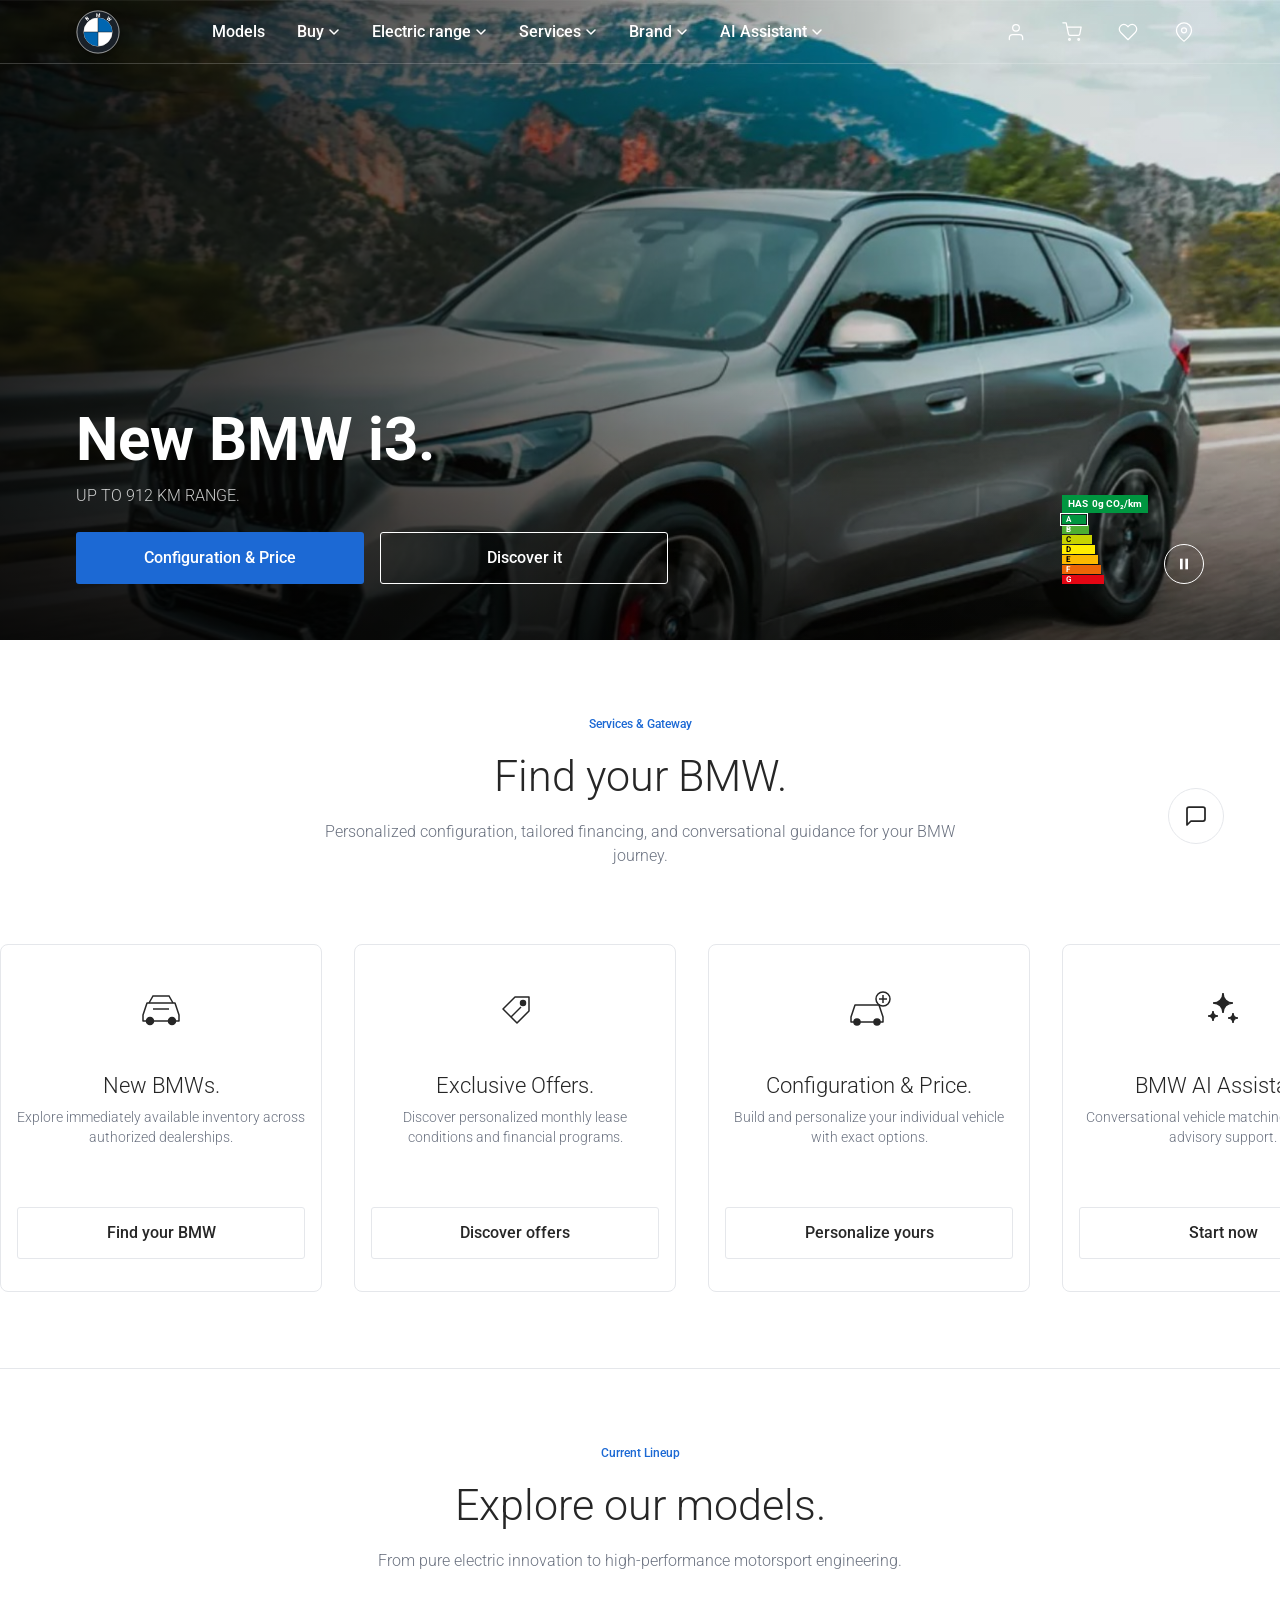
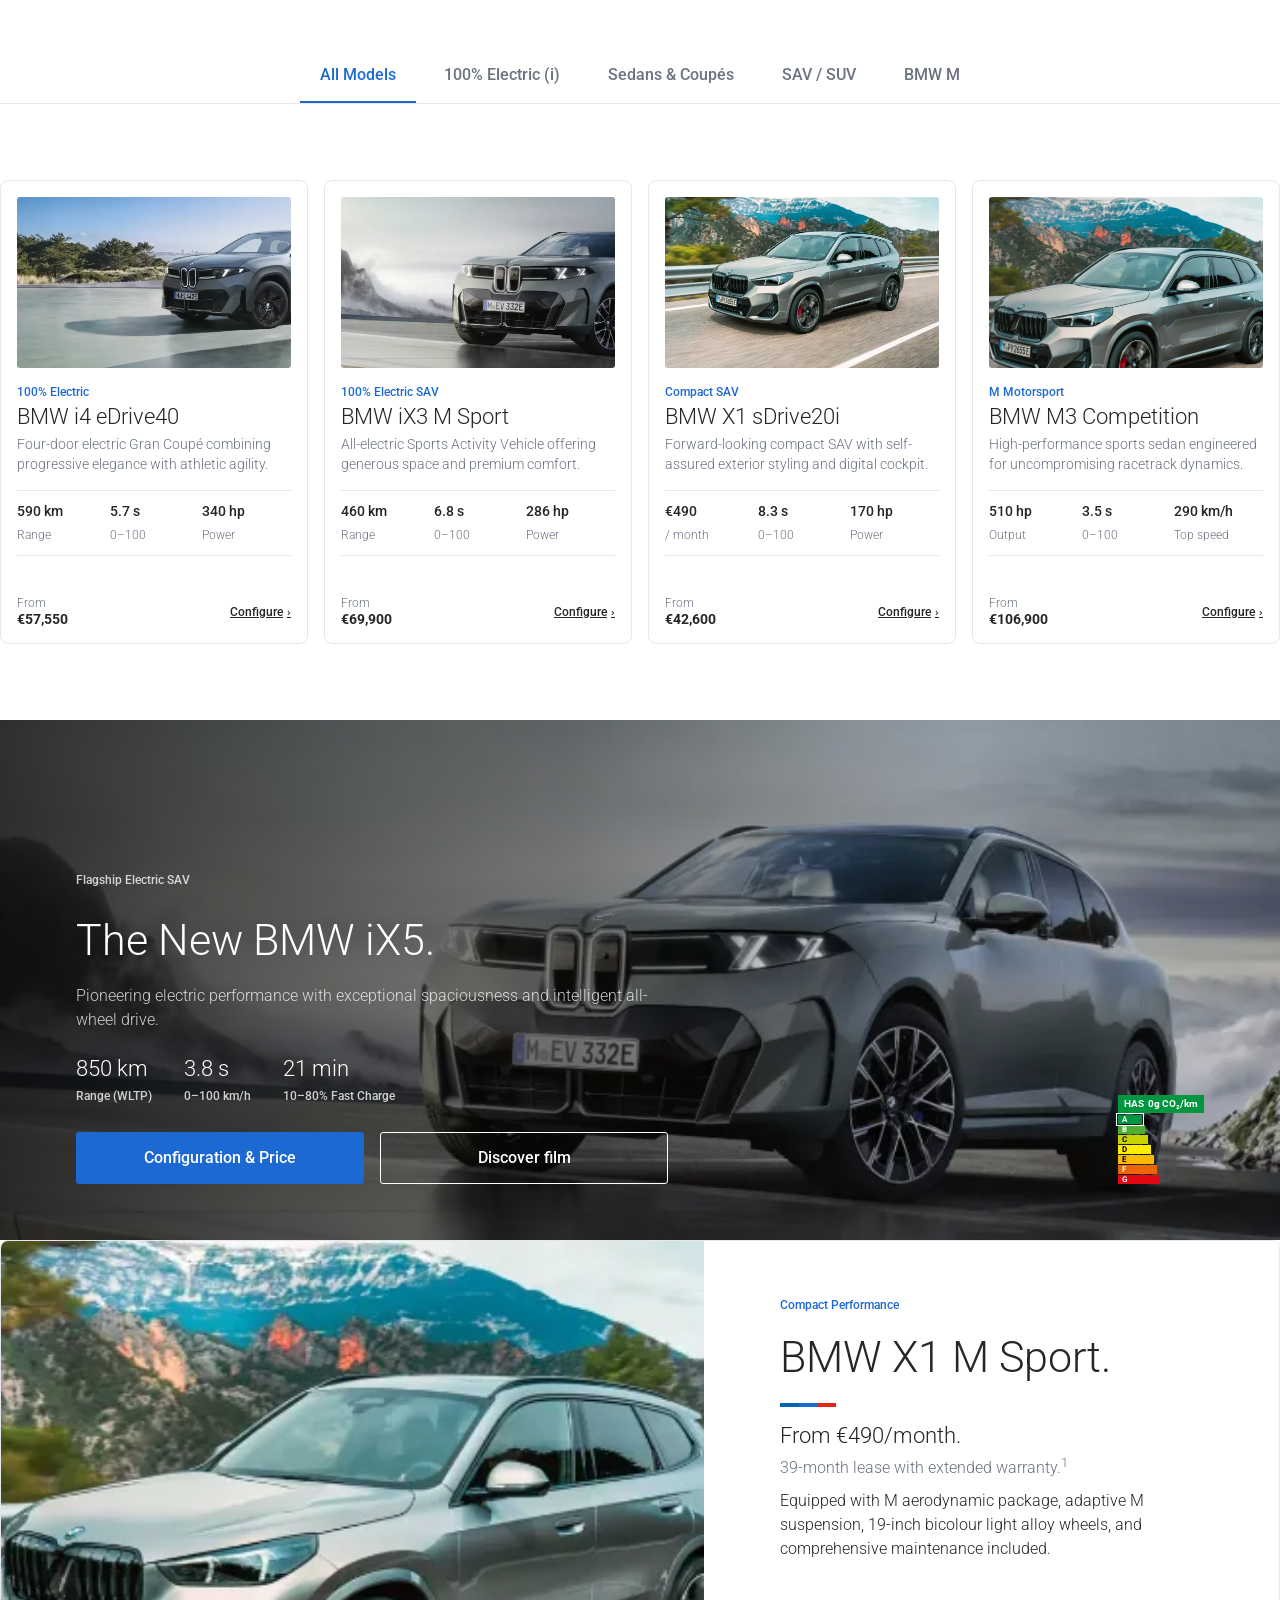
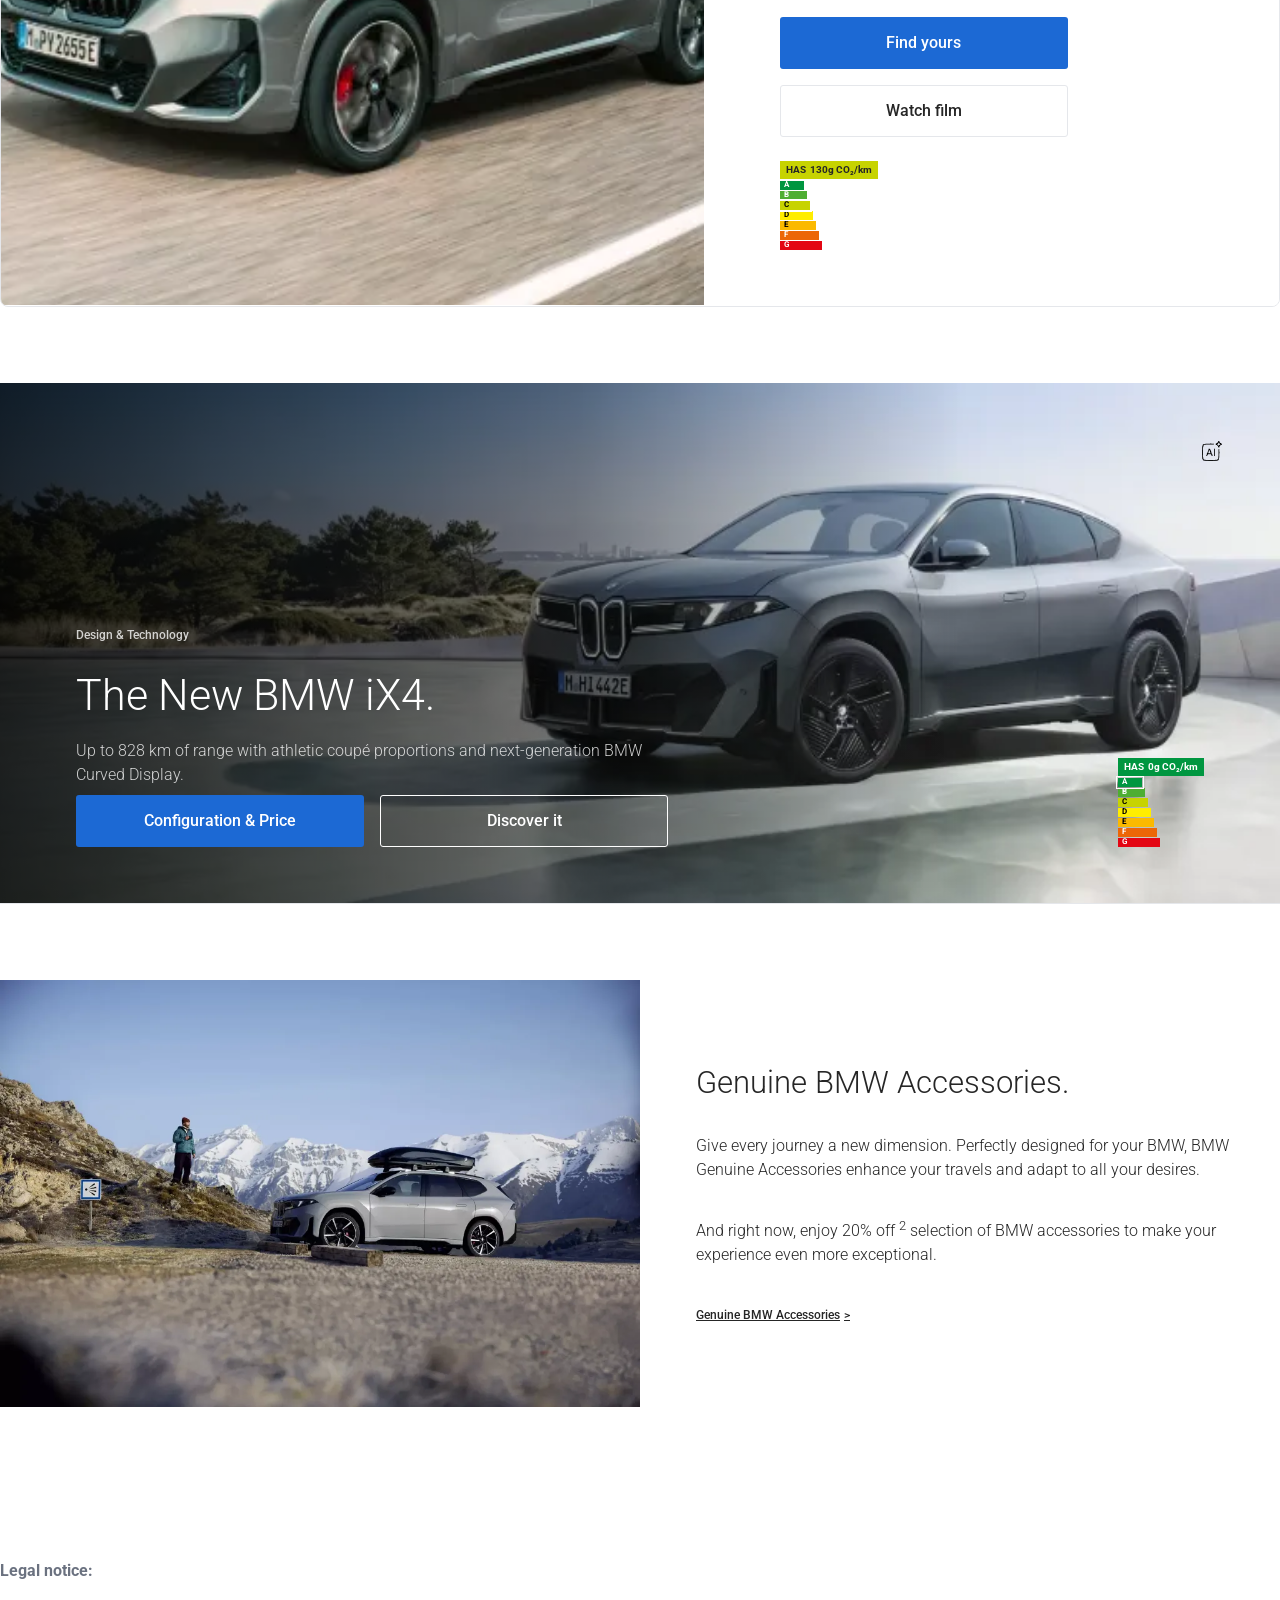
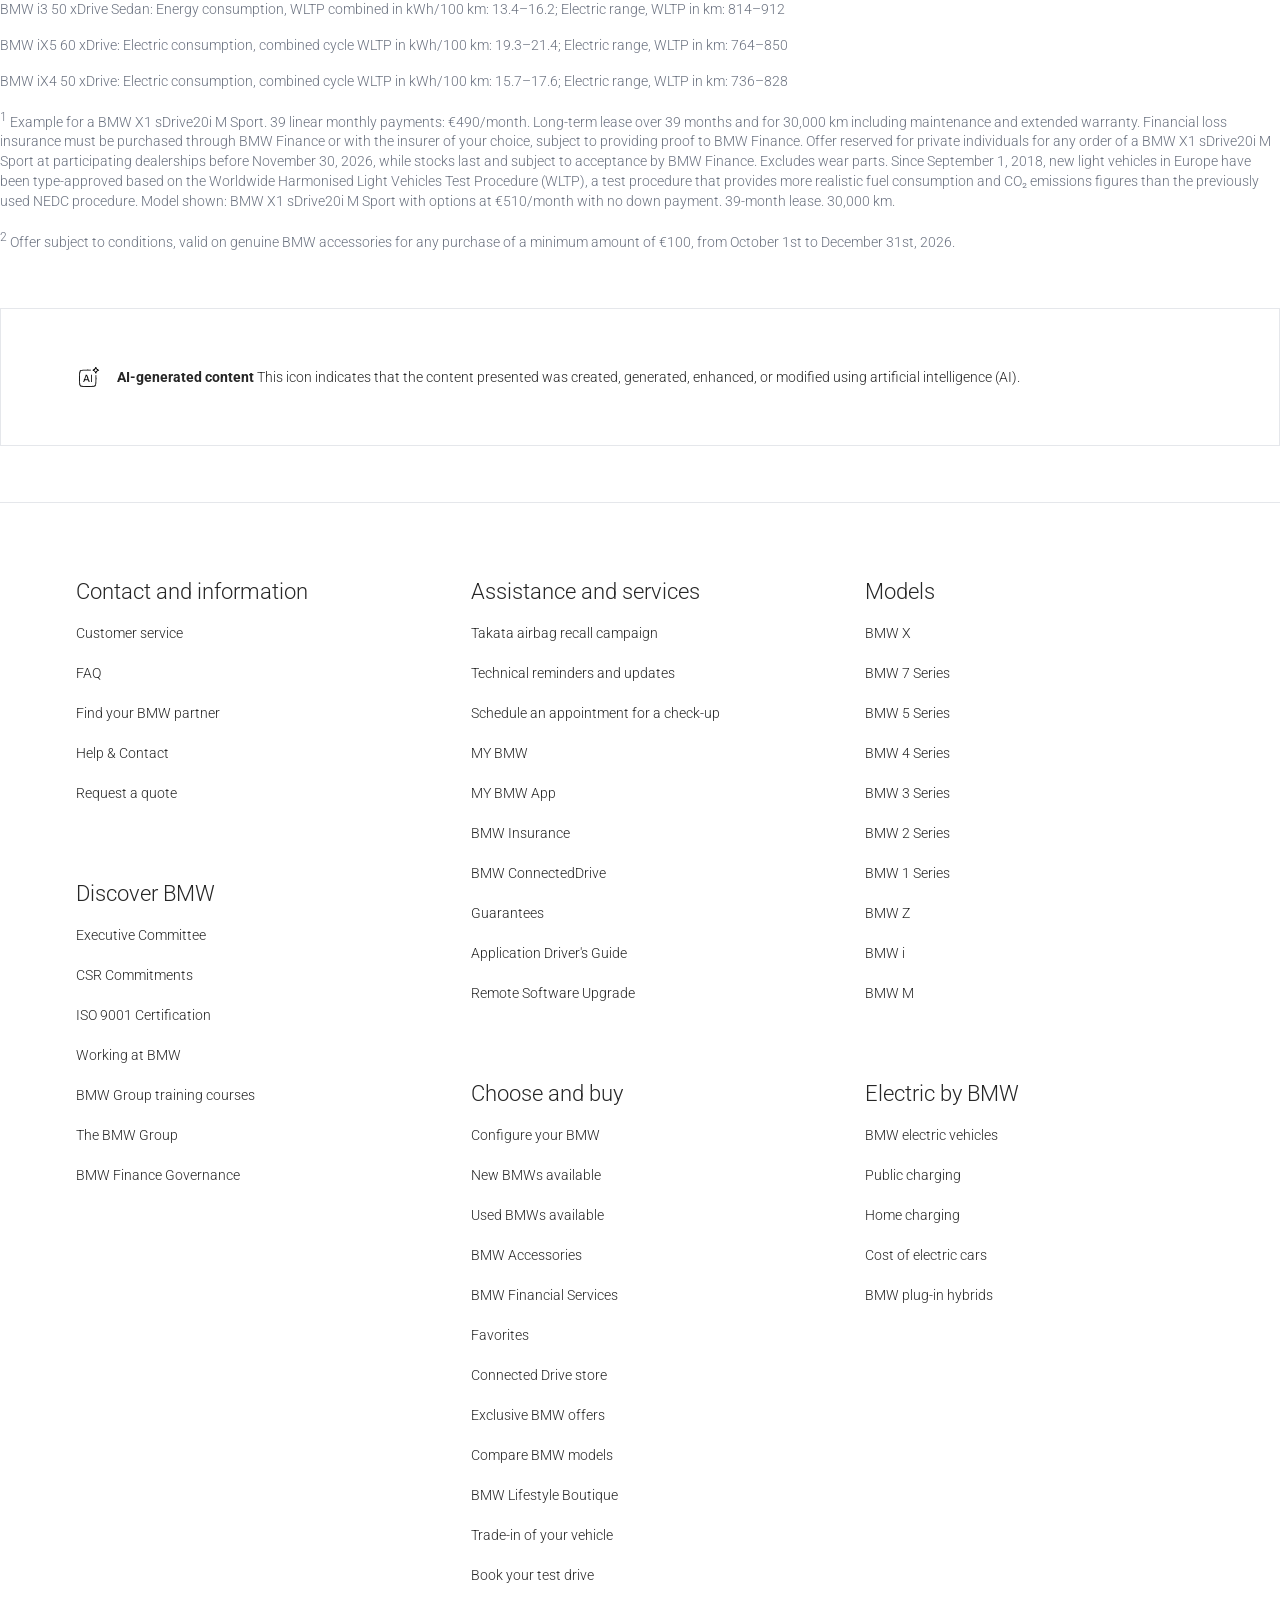
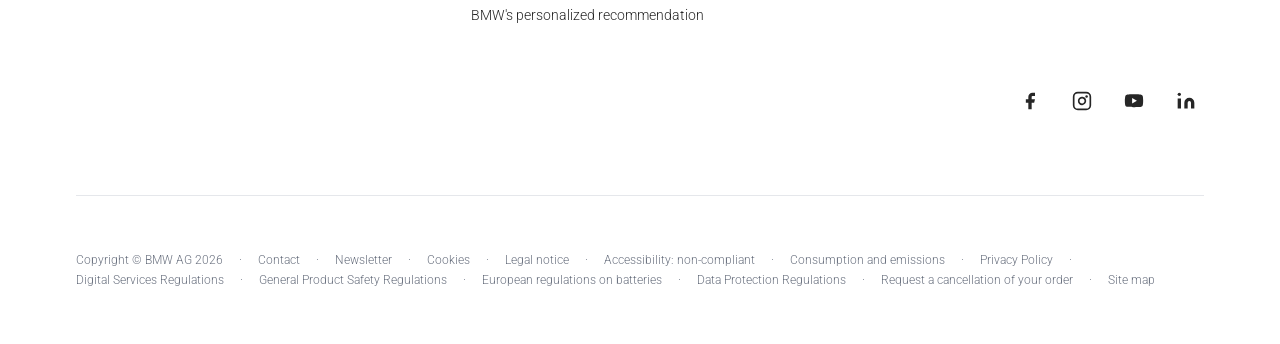
==== commit 964a7b47: "Apply BMW UK Digital design system: typography, colors, components, and layout tokens" ====
--- a/bmw-clone/index.html
+++ b/bmw-clone/index.html
@@ -8,10 +8,10 @@
   <meta name="description"
     content="Welcome to the official BMW France website: Explore premium vehicles, exclusive offers, electric mobility, and innovative technologies.">
 
-  <!-- Preconnect and Google Font (Inter weights 300, 400, 700 for BMW Type Next Latin fallback) -->
+  <!-- Preconnect and Google Font (Roboto weights 300, 500, 700 fallback for bmwTypeNextWeb) -->
   <link rel="preconnect" href="https://fonts.googleapis.com">
   <link rel="preconnect" href="https://fonts.gstatic.com" crossorigin>
-  <link href="https://fonts.googleapis.com/css2?family=Inter:wght@300;400;700&display=swap" rel="stylesheet">
+  <link href="https://fonts.googleapis.com/css2?family=Roboto:wght@300;500;700&display=swap" rel="stylesheet">
 
   <!-- Preload Critical Hero Poster Asset -->
   <link rel="preload" as="image" href="./assets/hero.jpg">
@@ -43,7 +43,7 @@
             <path d="M18 50 A32 32 0 0 1 50 18 L50 50 Z" fill="#ffffff" />
             <line x1="50" y1="18" x2="50" y2="82" stroke="#1a2129" stroke-width="1.2" />
             <line x1="18" y1="50" x2="82" y2="50" stroke="#1a2129" stroke-width="1.2" />
-            <g fill="#ffffff" font-family="'BMW Type Next Latin', 'Inter', system-ui, sans-serif" font-size="12"
+            <g fill="#ffffff" font-family="'bmwTypeNextWeb', 'Roboto', system-ui, sans-serif" font-size="12"
               font-weight="700" text-anchor="middle">
               <text x="50" y="15" transform="rotate(-40 50 50)">B</text>
               <text x="50" y="15">M</text>
@@ -551,8 +551,8 @@
             <a href="https://configure.bmw.fr/fr_FR/configure" class="btn btn--primary" rel="noopener">Configuration &
               Price</a>
             <a href="https://www.bmw.fr/fr/tous-les-modeles/3-series/berline/bmw-i3-berline.html"
-              class="btn btn--outline-light" data-video-src="./assets/bmw-video-1.mp4"
-              data-video-title="BMW Cinematic Film" rel="noopener">Discover it</a>
+              class="btn btn--outline-light" data-video-src="./assets/hero.mp4"
+              data-video-title="New BMW i3 Presentation" rel="noopener">Discover it</a>
           </div>
         </div>
 
@@ -837,8 +837,8 @@
          ======================================================================= -->
     <article class="model-banner" aria-label="The New BMW iX5 Spotlight">
       <video class="model-banner__video" autoplay loop muted playsinline poster="./assets/ix5.jpg"
-        aria-label="BMW iX5 feature video">
-        <source src="./assets/bmw-video-2.mp4" type="video/mp4">
+        aria-label="The New BMW iX5 feature video">
+        <source src="./assets/ix5-video.mp4" type="video/mp4">
       </video>
       <div class="model-banner__overlay" aria-hidden="true"></div>
 
@@ -866,7 +866,7 @@
 
           <div class="btn-group">
             <a href="https://configure.bmw.fr/fr_FR/configure" class="btn btn--primary" rel="noopener">Configuration & Price</a>
-            <button type="button" class="btn btn--outline-light" data-video-src="./assets/bmw-video-2.mp4" data-video-title="BMW iX5 Feature Film">Discover film</button>
+            <button type="button" class="btn btn--outline-light" data-video-src="./assets/ix5-video.mp4" data-video-title="The New BMW iX5 Feature Film">Discover film</button>
           </div>
         </div>
 
@@ -942,8 +942,8 @@
          ======================================================================= -->
     <article class="model-banner" aria-label="The New BMW iX4">
       <video class="model-banner__video" autoplay loop muted playsinline poster="./assets/ix4.jpg"
-        aria-label="BMW iX4 design video">
-        <source src="./assets/bmw-video-3.mp4" type="video/mp4">
+        aria-label="The New BMW iX4 design video">
+        <source src="./assets/ix4-video.mp4" type="video/mp4">
       </video>
       <div class="model-banner__overlay" aria-hidden="true"></div>
 
@@ -960,7 +960,7 @@
 
           <div class="btn-group">
             <a href="https://configure.bmw.fr/fr_FR/configure" class="btn btn--primary" rel="noopener">Configuration & Price</a>
-            <button type="button" class="btn btn--outline-light" data-video-src="./assets/bmw-video-3.mp4" data-video-title="BMW Design & Interior Experience">Discover it</button>
+            <button type="button" class="btn btn--outline-light" data-video-src="./assets/ix4-video.mp4" data-video-title="The New BMW iX4 Feature Film">Discover it</button>
           </div>
         </div>
 
--- a/bmw-clone/css/style.css
+++ b/bmw-clone/css/style.css
@@ -1,60 +1,64 @@
 /* ==========================================================================
-   BMW Corporate Design System - CSS Stylesheet
-   Strict adherence to BMW-design-analysis Design System Specification
+   BMW UK Digital Design System - CSS Stylesheet
+   Strict adherence to BMW UK Digital Design System Specification
    ========================================================================== */
 
 /* --------------------------------------------------------------------------
    0. Design Tokens & CSS Custom Properties
    -------------------------------------------------------------------------- */
 :root {
-  /* Colors - Brand & Accent */
-  --color-primary: #1c69d4;
-  --color-primary-active: #0653b6;
-  --color-primary-disabled: #d6d6d6;
+  /* Colors - BMW UK Digital */
+  --color-primary: #1C69D4;
+  --color-primary-active: #1557B0;
+  --color-primary-disabled: #E5E7EB;
+  --color-secondary: #262626;
+  --color-tertiary: #E5E7EB;
+  --color-neutral: #FFFFFF;
+  --color-surface: #FFFFFF;
+  --color-on-surface: #262626;
+  --color-background: #FFFFFF;
+  --color-border: #E5E7EB;
+  --color-inverse-surface: #000000;
+  --color-inverse-on-surface: #FFFFFF;
+  --color-muted: #6B7280;
+  --color-accent-soft: #DCE9FA;
+  --color-overlay: #000000CC;
+  --color-error: #D92D20;
+
+  /* Colors - Semantic & Compatibility Aliases */
   --color-cta: var(--color-primary);
   --color-cta-hover: var(--color-primary-active);
-
-  /* Colors - Typography & Ink */
-  --color-ink: #262626;
-  --color-heading: var(--color-ink);
-  --color-body: #3c3c3c;
-  --color-body-strong: #1a1a1a;
-  --color-muted: #6b6b6b;
-  --color-muted-soft: #9a9a9a;
+  --color-ink: var(--color-on-surface);
+  --color-heading: var(--color-on-surface);
+  --color-body: var(--color-on-surface);
+  --color-body-strong: var(--color-secondary);
+  --color-muted-soft: var(--color-muted);
   --color-placeholder: var(--color-muted);
-  --color-disabled: var(--color-muted-soft);
-  --color-link: var(--color-ink);
-
-  /* Colors - Surfaces & Backgrounds */
-  --color-canvas: #ffffff;
-  --color-white: #ffffff;
-  --color-black: #000000;
-  --color-surface-soft: #f7f7f7;
-  --color-surface-card: #fafafa;
-  --color-surface-strong: #ebebeb;
-  --color-surface-dark: #1a2129;
-  --color-surface-dark-elevated: #262e38;
-  --color-surface-light: var(--color-surface-soft);
-
-  /* Colors - Hairlines & Borders */
-  --color-hairline: #e6e6e6;
-  --color-hairline-strong: #cccccc;
-  --color-border: var(--color-hairline);
-
-  /* Colors - On Dark / On Primary */
-  --color-on-primary: #ffffff;
-  --color-on-dark: #ffffff;
-  --color-on-dark-soft: #bbbbbb;
+  --color-disabled: var(--color-muted);
+  --color-link: var(--color-on-surface);
+  --color-canvas: var(--color-background);
+  --color-white: var(--color-neutral);
+  --color-black: var(--color-inverse-surface);
+  --color-surface-soft: var(--color-surface);
+  --color-surface-card: var(--color-surface);
+  --color-surface-strong: var(--color-tertiary);
+  --color-surface-dark: var(--color-inverse-surface);
+  --color-surface-dark-elevated: var(--color-secondary);
+  --color-surface-light: var(--color-surface);
+  --color-hairline: var(--color-border);
+  --color-hairline-strong: var(--color-border);
+  --color-on-primary: var(--color-neutral);
+  --color-on-dark: var(--color-inverse-on-surface);
+  --color-on-dark-soft: rgba(255, 255, 255, 0.78);
 
   /* Colors - M Motorsport Tricolor Stripe */
   --color-m-blue-light: #0066b1;
-  --color-m-blue-dark: #1c69d4;
+  --color-m-blue-dark: #1C69D4;
   --color-m-red: #e22718;
 
   /* Colors - Semantic */
   --color-success: #22c55e;
   --color-warning: #f59e0b;
-  --color-error: #dc2626;
 
   /* Energy scale A-G */
   --energy-a: #009640;
@@ -66,114 +70,158 @@
   --energy-g: #e30613;
 
   /* Typography Stack */
-  --font-family: 'BMW Type Next Latin', Inter, system-ui, -apple-system, BlinkMacSystemFont, 'Segoe UI', Roboto, sans-serif;
-  --font-weight-light: 300;   /* Light 300 body + secondary copy */
-  --font-weight-regular: 400; /* Regular 400 caption + nav-link only */
-  --font-weight-bold: 700;    /* Heavy 700 display + button + nav */
-  --font-weight-medium: 700;  /* Standardized to 700 per design system specs (500 is absent) */
-
-  /* Type Scale Tokens */
-  --type-display-xl-size: 64px;
-  --type-display-xl-lh: 1.05;
-  --type-display-xl-ls: 0;
-
-  --type-display-lg-size: 48px;
-  --type-display-lg-lh: 1.1;
-  --type-display-lg-ls: 0;
-
-  --type-display-md-size: 32px;
-  --type-display-md-lh: 1.15;
-  --type-display-md-ls: 0;
-
-  --type-display-sm-size: 24px;
-  --type-display-sm-lh: 1.25;
-  --type-display-sm-ls: 0;
-
-  --type-title-lg-size: 20px;
-  --type-title-lg-lh: 1.3;
-  --type-title-lg-ls: 0;
-
-  --type-title-md-size: 18px;
-  --type-title-md-lh: 1.4;
-  --type-title-md-ls: 0;
-
-  --type-title-sm-size: 16px;
-  --type-title-sm-lh: 1.4;
-  --type-title-sm-ls: 0;
+  --font-family: 'bmwTypeNextWeb', Roboto, system-ui, -apple-system, BlinkMacSystemFont, 'Segoe UI', sans-serif;
+  --font-weight-light: 300;
+  --font-weight-regular: 300;
+  --font-weight-medium: 500;
+  --font-weight-bold: 700;
+
+  /* Type Scale Tokens - BMW UK Digital */
+  --type-headline-display-size: 60px;
+  --type-headline-display-lh: 72px;
+  --type-headline-display-weight: 700;
+  --type-headline-display-ls: 0px;
+
+  --type-headline-lg-size: 43px;
+  --type-headline-lg-lh: 72px;
+  --type-headline-lg-weight: 300;
+  --type-headline-lg-ls: 0px;
+
+  --type-headline-md-size: 31px;
+  --type-headline-md-lh: 38px;
+  --type-headline-md-weight: 300;
+  --type-headline-md-ls: 0px;
+
+  --type-headline-sm-size: 22px;
+  --type-headline-sm-lh: 26px;
+  --type-headline-sm-weight: 300;
+  --type-headline-sm-ls: 0px;
+
+  --type-body-lg-size: 18px;
+  --type-body-lg-lh: 28px;
+  --type-body-lg-weight: 300;
+  --type-body-lg-ls: 0px;
 
   --type-body-md-size: 16px;
-  --type-body-md-lh: 1.55;
-  --type-body-md-ls: 0;
+  --type-body-md-lh: 24px;
+  --type-body-md-weight: 300;
+  --type-body-md-ls: 0px;
 
   --type-body-sm-size: 14px;
-  --type-body-sm-lh: 1.55;
-  --type-body-sm-ls: 0;
+  --type-body-sm-lh: 20px;
+  --type-body-sm-weight: 300;
+  --type-body-sm-ls: 0px;
+
+  --type-label-lg-size: 16px;
+  --type-label-lg-lh: 24px;
+  --type-label-lg-weight: 500;
+  --type-label-lg-ls: 0px;
+
+  --type-label-md-size: 12px;
+  --type-label-md-lh: 16px;
+  --type-label-md-weight: 500;
+  --type-label-md-ls: 0px;
+
+  --type-label-sm-size: 12px;
+  --type-label-sm-lh: 16px;
+  --type-label-sm-weight: 500;
+  --type-label-sm-ls: 0px;
 
   --type-caption-size: 12px;
-  --type-caption-lh: 1.4;
-  --type-caption-ls: 0.5px;
-
-  --type-label-uppercase-size: 13px;
-  --type-label-uppercase-lh: 1.3;
-  --type-label-uppercase-ls: 1.5px;
-
-  --type-button-size: 14px;
-  --type-button-lh: 1.0;
-  --type-button-ls: 0.5px;
-
-  --type-nav-link-size: 14px;
-  --type-nav-link-lh: 1.4;
-  --type-nav-link-ls: 0.3px;
-
-  /* Aliases */
-  --type-heading-size: var(--type-display-xl-size);
-  --type-heading-lh: var(--type-display-xl-lh);
-  --type-sec-heading-size: var(--type-display-lg-size);
-  --type-sec-heading-lh: var(--type-display-lg-lh);
-  --type-subheading-size: var(--type-title-md-size);
-  --type-subheading-lh: var(--type-title-md-lh);
+  --type-caption-lh: 16px;
+  --type-caption-weight: 300;
+  --type-caption-ls: 0px;
+
+  /* Compatibility Aliases */
+  --type-display-xl-size: var(--type-headline-display-size);
+  --type-display-xl-lh: var(--type-headline-display-lh);
+  --type-display-xl-ls: var(--type-headline-display-ls);
+
+  --type-display-lg-size: var(--type-headline-lg-size);
+  --type-display-lg-lh: var(--type-headline-lg-lh);
+  --type-display-lg-ls: var(--type-headline-lg-ls);
+
+  --type-display-md-size: var(--type-headline-md-size);
+  --type-display-md-lh: var(--type-headline-md-lh);
+  --type-display-md-ls: var(--type-headline-md-ls);
+
+  --type-display-sm-size: var(--type-headline-sm-size);
+  --type-display-sm-lh: var(--type-headline-sm-lh);
+  --type-display-sm-ls: var(--type-headline-sm-ls);
+
+  --type-title-lg-size: var(--type-headline-sm-size);
+  --type-title-lg-lh: var(--type-headline-sm-lh);
+  --type-title-lg-ls: var(--type-headline-sm-ls);
+
+  --type-title-md-size: var(--type-body-lg-size);
+  --type-title-md-lh: var(--type-body-lg-lh);
+  --type-title-md-ls: var(--type-body-lg-ls);
+
+  --type-title-sm-size: var(--type-body-md-size);
+  --type-title-sm-lh: var(--type-body-md-lh);
+  --type-title-sm-ls: var(--type-body-md-ls);
+
+  --type-label-uppercase-size: var(--type-label-md-size);
+  --type-label-uppercase-lh: var(--type-label-md-lh);
+  --type-label-uppercase-ls: 0px;
+
+  --type-button-size: var(--type-label-lg-size);
+  --type-button-lh: var(--type-label-lg-lh);
+  --type-button-ls: 0px;
+
+  --type-nav-link-size: var(--type-label-lg-size);
+  --type-nav-link-lh: var(--type-label-lg-lh);
+  --type-nav-link-ls: 0px;
+
+  --type-heading-size: var(--type-headline-display-size);
+  --type-heading-lh: var(--type-headline-display-lh);
+  --type-sec-heading-size: var(--type-headline-lg-size);
+  --type-sec-heading-lh: var(--type-headline-lg-lh);
+  --type-subheading-size: var(--type-body-lg-size);
+  --type-subheading-lh: var(--type-body-lg-lh);
   --type-body-size: var(--type-body-md-size);
-  --type-body-lh: 24.8px;
-  --type-btn-size: var(--type-button-size);
-  --type-btn-lh: var(--type-button-lh);
+  --type-body-lh: var(--type-body-md-lh);
+  --type-btn-size: var(--type-label-lg-size);
+  --type-btn-lh: var(--type-label-lg-lh);
   --type-small-size: var(--type-body-sm-size);
-  --type-small-lh: 21.7px;
-
-  /* Spacing Scale (8px base) */
+  --type-small-lh: var(--type-body-sm-lh);
+
+  /* Spacing Scale - BMW UK Digital */
+  --space-xs: 8px;
+  --space-sm: 16px;
+  --space-md: 32px;
+  --space-lg: 56px;
+  --space-xl: 76px;
+  --space-section: var(--space-xl);
+
+  /* Spacing Aliases for codebase compatibility */
   --space-xxs: 4px;
-  --space-xs: 8px;
-  --space-sm: 12px;
-  --space-md: 16px;
-  --space-lg: 24px;
-  --space-xl: 32px;
-  --space-xxl: 48px;
-  --space-section: 80px;
-
-  /* Aliases for codebase compatibility */
-  --space-4: var(--space-xxs);
-  --space-12: var(--space-sm);
-  --space-24: var(--space-lg);
-  --space-32: var(--space-xl);
+  --space-4: 4px;
+  --space-12: 12px;
+  --space-24: 24px;
+  --space-32: var(--space-md);
   --space-40: 40px;
-  --space-48: var(--space-xxl);
-  --space-84: var(--space-section);
-  --space-96: var(--space-section);
-
-  /* Shapes: 0px rectangular for everything, 50% for circular icon buttons */
+  --space-48: 48px;
+  --space-xxl: var(--space-lg);
+  --space-84: var(--space-xl);
+  --space-96: var(--space-xl);
+
+  /* Shapes - BMW UK Digital */
   --rounded-none: 0px;
-  --rounded-xs: 2px;
-  --rounded-sm: 4px;
+  --rounded-xs: 3px;
+  --rounded-sm: 3px;
   --rounded-md: 8px;
   --rounded-lg: 12px;
+  --rounded-xl: 16px;
   --rounded-pill: 9999px;
   --rounded-full: 9999px;
-  --radius-btn: var(--rounded-none);
+  --radius-btn: var(--rounded-sm);
   --radius-circle: 50%;
 
   /* Hairlines & Focus */
   --focus-ring: 0 0 0 2px var(--color-primary);
-  --shadow-outline-dark: inset 0 0 0 1px var(--color-on-dark);
-  --shadow-outline-light: inset 0 0 0 1px var(--color-hairline-strong);
+  --shadow-outline-dark: inset 0 0 0 1px var(--color-inverse-on-surface);
+  --shadow-outline-light: inset 0 0 0 1px var(--color-border);
   --shadow-popover: none;
 
   /* Layout Dimensions */
@@ -284,11 +332,10 @@
 .section-eyebrow {
   display: block;
   font-family: var(--font-family);
-  font-size: var(--type-label-uppercase-size);
-  font-weight: var(--font-weight-bold);
-  line-height: var(--type-label-uppercase-lh);
-  letter-spacing: var(--type-label-uppercase-ls);
-  text-transform: uppercase;
+  font-size: var(--type-label-md-size);
+  font-weight: var(--type-label-md-weight);
+  line-height: var(--type-label-md-lh);
+  letter-spacing: var(--type-label-md-ls);
   margin-bottom: var(--space-xs);
 }
 
@@ -317,15 +364,16 @@
   align-items: center;
   justify-content: center;
   gap: var(--space-xs);
-  padding: 14px 32px;
-  height: 48px;
+  padding: 18px 12px;
+  min-width: 288px;
+  height: 52px;
   box-sizing: border-box;
   font-family: var(--font-family);
-  font-weight: var(--font-weight-bold);
-  font-size: var(--type-button-size);
-  line-height: var(--type-button-lh);
-  letter-spacing: var(--type-button-ls);
-  border-radius: var(--rounded-none);
+  font-weight: var(--type-label-lg-weight);
+  font-size: var(--type-label-lg-size);
+  line-height: var(--type-label-lg-lh);
+  letter-spacing: var(--type-label-lg-ls);
+  border-radius: var(--rounded-sm);
   border: none;
   text-decoration: none;
   cursor: pointer;
@@ -335,11 +383,11 @@
               border-color var(--duration-fast) var(--ease);
 }
 
-/* Button Primary (BMW Corporate Blue #1c69d4, 0px radius, 48px height) */
+/* Button Primary (BMW Blue #1C69D4, 3px radius, 52px height, 288px min-width) */
 .btn--primary,
 .button-primary {
   background-color: var(--color-primary);
-  color: var(--color-on-primary);
+  color: var(--color-neutral);
   border: none;
 }
 
@@ -347,7 +395,7 @@
   .btn--primary:hover,
   .button-primary:hover {
     background-color: var(--color-primary-active);
-    color: var(--color-on-primary);
+    color: var(--color-neutral);
   }
 }
 
@@ -363,54 +411,55 @@
   cursor: not-allowed;
 }
 
-/* Button Secondary On Dark (Transparent, 1px white border, 0px radius) */
+/* Button Secondary On Dark (Transparent, 1px white border, 3px radius) */
 .btn--outline-light,
 .button-secondary-on-dark {
   background-color: transparent;
-  color: var(--color-on-dark);
-  border: 1px solid var(--color-on-dark);
-  padding: 13px 31px;
+  color: var(--color-inverse-on-surface);
+  border: 1px solid var(--color-inverse-on-surface);
+  padding: 17px 12px;
 }
 
 @media (hover: hover) and (pointer: fine) {
   .btn--outline-light:hover,
   .button-secondary-on-dark:hover {
     background-color: rgba(255, 255, 255, 0.15);
-    color: var(--color-on-dark);
-  }
-}
-
-/* Button Secondary Light / Outline Dark (White canvas, 1px hairline-strong, 0px radius) */
+    color: var(--color-inverse-on-surface);
+  }
+}
+
+/* Button Secondary Light / Outline Dark (White surface, 1px border, 3px radius) */
 .btn--outline-dark,
 .btn--secondary,
 .button-secondary {
-  background-color: var(--color-canvas);
-  color: var(--color-ink);
-  border: 1px solid var(--color-hairline-strong);
-  padding: 13px 31px;
+  background-color: var(--color-surface);
+  color: var(--color-on-surface);
+  border: 1px solid var(--color-border);
+  padding: 17px 12px;
 }
 
 @media (hover: hover) and (pointer: fine) {
   .btn--outline-dark:hover,
   .btn--secondary:hover,
   .button-secondary:hover {
-    background-color: var(--color-surface-soft);
-    border-color: var(--color-ink);
-    color: var(--color-ink);
-  }
-}
-
-/* Button Text Link (Inline UPPERCASE letter-spaced link) */
+    background-color: var(--color-accent-soft);
+    border-color: var(--color-primary);
+    color: var(--color-on-surface);
+  }
+}
+
+/* Button Tertiary / Text Link (Transparent, label-md 500, no padding, underlined) */
 .button-text-link,
 .btn-text-link {
   background-color: transparent;
-  color: var(--color-ink);
+  color: var(--color-on-surface);
   font-family: var(--font-family);
-  font-size: var(--type-label-uppercase-size);
-  font-weight: var(--font-weight-bold);
-  line-height: var(--type-label-uppercase-lh);
-  letter-spacing: var(--type-label-uppercase-ls);
-  text-transform: uppercase;
+  font-size: var(--type-label-md-size);
+  font-weight: var(--type-label-md-weight);
+  line-height: var(--type-label-md-lh);
+  letter-spacing: var(--type-label-md-ls);
+  padding: 0;
+  text-decoration: underline;
   display: inline-flex;
   align-items: center;
   gap: var(--space-xxs);
@@ -421,6 +470,50 @@
 .button-text-link:hover,
 .btn-text-link:hover {
   color: var(--color-primary);
+}
+
+/* Input & Chip Components - BMW UK Digital */
+.text-input {
+  background-color: var(--color-surface);
+  color: var(--color-on-surface);
+  border: 1px solid var(--color-border);
+  border-radius: var(--rounded-sm);
+  padding: 16px;
+  font-family: var(--font-family);
+  font-size: var(--type-body-md-size);
+  font-weight: var(--type-body-md-weight);
+  line-height: var(--type-body-md-lh);
+  transition: border-color var(--duration-fast) var(--ease);
+}
+
+.text-input:focus {
+  outline: none;
+  border-color: var(--color-primary);
+}
+
+.chip,
+.filter-chip {
+  display: inline-flex;
+  align-items: center;
+  gap: var(--space-xs);
+  background-color: var(--color-surface);
+  color: var(--color-on-surface);
+  border: 1px solid var(--color-border);
+  border-radius: var(--rounded-full);
+  padding: 8px 12px;
+  font-family: var(--font-family);
+  font-size: var(--type-label-md-size);
+  font-weight: var(--type-label-md-weight);
+  line-height: var(--type-label-md-lh);
+  cursor: pointer;
+  transition: background-color var(--duration-fast) var(--ease),
+              border-color var(--duration-fast) var(--ease);
+}
+
+.chip:hover,
+.filter-chip:hover {
+  background-color: var(--color-accent-soft);
+  border-color: var(--color-primary);
 }
 
 /* Standard inline text link */
@@ -625,11 +718,11 @@
   padding: 0 var(--space-sm);
   height: var(--header-height);
   font-family: var(--font-family);
-  font-size: var(--type-nav-link-size);
-  font-weight: var(--font-weight-regular);
-  line-height: var(--type-nav-link-lh);
-  letter-spacing: var(--type-nav-link-ls);
-  color: var(--color-on-dark);
+  font-size: var(--type-label-lg-size);
+  font-weight: var(--type-label-lg-weight);
+  line-height: var(--type-label-lg-lh);
+  letter-spacing: var(--type-label-lg-ls);
+  color: var(--color-inverse-on-surface);
   background: transparent;
   border: none;
   cursor: pointer;
@@ -638,7 +731,7 @@
 
 .header--scrolled .nav__link,
 .header--scrolled .nav__btn {
-  color: var(--color-ink);
+  color: var(--color-on-surface);
 }
 
 @media (hover: hover) and (pointer: fine) {
@@ -738,11 +831,11 @@
   top: var(--header-height);
   right: 15%;
   width: 440px;
-  background-color: var(--color-canvas);
-  border-radius: var(--rounded-none);
-  border: 1px solid var(--color-hairline-strong);
+  background-color: var(--color-surface);
+  border-radius: var(--rounded-md);
+  border: 1px solid var(--color-border);
   box-shadow: none;
-  padding: var(--space-xl);
+  padding: var(--space-md);
   opacity: 0;
   visibility: hidden;
   transform: translateY(6px);
@@ -940,11 +1033,10 @@
 }
 
 .mobile-nav__sub-title {
-  font-size: var(--type-caption-size);
-  font-weight: var(--font-weight-bold);
+  font-size: var(--type-label-md-size);
+  font-weight: var(--type-label-md-weight);
   color: var(--color-muted);
-  text-transform: uppercase;
-  letter-spacing: var(--type-caption-ls);
+  letter-spacing: var(--type-label-md-ls);
   margin-bottom: var(--space-xs);
 }
 
@@ -962,7 +1054,7 @@
   left: 0;
   width: 100%;
   height: 100%;
-  background: rgba(26, 33, 41, 0.7);
+  background: var(--color-overlay);
   opacity: 0;
   visibility: hidden;
   transition: opacity var(--duration-normal) var(--ease),
@@ -1015,8 +1107,8 @@
   left: 0;
   width: 100%;
   height: 100%;
-  background: linear-gradient(90deg, rgba(26, 33, 41, 0.88) 0%, rgba(26, 33, 41, 0.55) 45%, rgba(26, 33, 41, 0.08) 75%),
-              linear-gradient(0deg, rgba(26, 33, 41, 0.65) 0%, rgba(26, 33, 41, 0) 40%);
+  background: linear-gradient(90deg, rgba(0, 0, 0, 0.80) 0%, rgba(0, 0, 0, 0.45) 45%, rgba(0, 0, 0, 0.08) 75%),
+              linear-gradient(0deg, rgba(0, 0, 0, 0.65) 0%, rgba(0, 0, 0, 0) 40%);
   z-index: 2;
   pointer-events: none;
 }
@@ -1028,7 +1120,7 @@
   display: flex;
   align-items: flex-end;
   justify-content: space-between;
-  padding: 0 var(--space-section) var(--space-xxl) var(--space-section);
+  padding: 0 var(--space-section) var(--space-lg) var(--space-section);
 }
 
 .hero__text-block {
@@ -1038,20 +1130,19 @@
 }
 
 .hero__title {
-  font-size: var(--type-display-xl-size);
-  line-height: var(--type-display-xl-lh);
-  font-weight: var(--font-weight-bold);
-  letter-spacing: var(--type-display-xl-ls);
-  color: var(--color-on-dark);
+  font-size: var(--type-headline-display-size);
+  line-height: var(--type-headline-display-lh);
+  font-weight: var(--type-headline-display-weight);
+  letter-spacing: var(--type-headline-display-ls);
+  color: var(--color-inverse-on-surface);
 }
 
 .hero__subtitle {
   font-size: var(--type-body-md-size);
   line-height: var(--type-body-md-lh);
-  font-weight: var(--font-weight-bold);
+  font-weight: var(--type-body-md-weight);
   color: var(--color-on-dark-soft);
-  text-transform: uppercase;
-  letter-spacing: 1.5px;
+  letter-spacing: var(--type-body-md-ls);
   margin-bottom: var(--space-sm);
 }
 
@@ -1099,18 +1190,18 @@
 }
 
 .find-bmw__heading {
-  font-size: var(--type-display-lg-size);
-  line-height: var(--type-display-lg-lh);
-  font-weight: var(--font-weight-bold);
-  letter-spacing: var(--type-display-lg-ls);
-  color: var(--color-ink);
+  font-size: var(--type-headline-lg-size);
+  line-height: var(--type-headline-lg-lh);
+  font-weight: var(--type-headline-lg-weight);
+  letter-spacing: var(--type-headline-lg-ls);
+  color: var(--color-on-surface);
   margin-bottom: var(--space-xs);
 }
 
 .find-bmw__grid {
   display: grid;
   grid-template-columns: repeat(4, 1fr);
-  gap: var(--space-lg);
+  gap: var(--space-md);
   align-items: stretch;
 }
 
@@ -1119,17 +1210,17 @@
   flex-direction: column;
   align-items: center;
   justify-content: space-between;
-  padding: var(--space-xl) var(--space-lg);
-  background-color: var(--color-canvas);
-  border-radius: var(--rounded-none);
-  border: 1px solid var(--color-hairline);
+  padding: var(--space-md) var(--space-sm);
+  background-color: var(--color-surface);
+  border-radius: var(--rounded-md);
+  border: 1px solid var(--color-border);
   transition: border-color var(--duration-fast) var(--ease),
               background-color var(--duration-fast) var(--ease);
 }
 
 .find-bmw__item:hover {
-  border-color: var(--color-hairline-strong);
-  background-color: var(--color-surface-card);
+  border-color: var(--color-primary);
+  background-color: var(--color-surface);
 }
 
 .find-bmw__icon-wrapper {
@@ -1151,11 +1242,11 @@
 }
 
 .find-bmw__label {
-  font-size: var(--type-title-md-size);
-  line-height: var(--type-title-md-lh);
-  font-weight: var(--font-weight-bold);
-  letter-spacing: var(--type-title-md-ls);
-  color: var(--color-ink);
+  font-size: var(--type-headline-sm-size);
+  line-height: var(--type-headline-sm-lh);
+  font-weight: var(--type-headline-sm-weight);
+  letter-spacing: var(--type-headline-sm-ls);
+  color: var(--color-on-surface);
   margin-bottom: var(--space-xs);
 }
 
@@ -1183,10 +1274,11 @@
 }
 
 .models-showcase__heading {
-  font-size: var(--type-display-lg-size);
-  line-height: var(--type-display-lg-lh);
-  font-weight: var(--font-weight-bold);
-  color: var(--color-ink);
+  font-size: var(--type-headline-lg-size);
+  line-height: var(--type-headline-lg-lh);
+  font-weight: var(--type-headline-lg-weight);
+  letter-spacing: var(--type-headline-lg-ls);
+  color: var(--color-on-surface);
   margin-bottom: var(--space-xs);
 }
 
@@ -1196,8 +1288,8 @@
   justify-content: center;
   gap: var(--space-xs);
   flex-wrap: wrap;
-  margin-top: var(--space-lg);
-  border-bottom: 1px solid var(--color-hairline);
+  margin-top: var(--space-md);
+  border-bottom: 1px solid var(--color-border);
   padding-bottom: 0;
 }
 
@@ -1205,10 +1297,10 @@
   background-color: transparent;
   color: var(--color-muted);
   font-family: var(--font-family);
-  font-size: var(--type-label-uppercase-size);
-  font-weight: var(--font-weight-bold);
-  letter-spacing: var(--type-label-uppercase-ls);
-  text-transform: uppercase;
+  font-size: var(--type-label-lg-size);
+  font-weight: var(--type-label-lg-weight);
+  line-height: var(--type-label-lg-lh);
+  letter-spacing: var(--type-label-lg-ls);
   border-radius: var(--rounded-none);
   padding: 14px 20px;
   border: none;
@@ -1219,47 +1311,47 @@
 }
 
 .category-tab:hover {
-  color: var(--color-ink);
+  color: var(--color-on-surface);
 }
 
 .category-tab--active {
-  color: var(--color-ink);
-  border-bottom: 2px solid var(--color-ink);
+  color: var(--color-primary);
+  border-bottom: 2px solid var(--color-primary);
 }
 
 .models-grid {
   display: grid;
   grid-template-columns: repeat(4, 1fr);
-  gap: var(--space-lg);
+  gap: var(--space-sm);
   align-items: stretch;
-  margin-top: var(--space-xl);
+  margin-top: var(--space-md);
 }
 
 /* Model Card Component */
 .model-card {
-  background-color: var(--color-canvas);
-  border: 1px solid var(--color-hairline);
-  border-radius: var(--rounded-none);
+  background-color: var(--color-surface);
+  border: 1px solid var(--color-border);
+  border-radius: var(--rounded-md);
   display: flex;
   flex-direction: column;
   justify-content: space-between;
-  padding: var(--space-lg);
+  padding: var(--space-sm);
   transition: border-color var(--duration-fast) var(--ease);
 }
 
 .model-card:hover {
-  border-color: var(--color-hairline-strong);
+  border-color: var(--color-primary);
 }
 
 .model-card-photo {
-  background-color: var(--color-surface-card);
-  border-radius: var(--rounded-none);
+  background-color: var(--color-surface);
+  border-radius: var(--rounded-sm);
   aspect-ratio: 16 / 10;
   display: flex;
   align-items: center;
   justify-content: center;
   overflow: hidden;
-  margin-bottom: var(--space-md);
+  margin-bottom: var(--space-sm);
 }
 
 .model-card-photo img {
@@ -1280,19 +1372,19 @@
 }
 
 .model-card__category {
-  font-size: var(--type-caption-size);
-  font-weight: var(--font-weight-bold);
+  font-size: var(--type-label-sm-size);
+  font-weight: var(--type-label-sm-weight);
+  line-height: var(--type-label-sm-lh);
   color: var(--color-primary);
-  text-transform: uppercase;
-  letter-spacing: var(--type-caption-ls);
+  letter-spacing: var(--type-label-sm-ls);
   margin-bottom: var(--space-xxs);
 }
 
 .model-card__title {
-  font-size: var(--type-title-md-size);
-  font-weight: var(--font-weight-bold);
-  line-height: var(--type-title-md-lh);
-  color: var(--color-ink);
+  font-size: var(--type-headline-sm-size);
+  font-weight: var(--type-headline-sm-weight);
+  line-height: var(--type-headline-sm-lh);
+  color: var(--color-on-surface);
   margin-bottom: var(--space-xxs);
 }
 
@@ -1321,17 +1413,16 @@
 }
 
 .model-card__spec-val {
-  font-size: 13px;
-  font-weight: var(--font-weight-bold);
-  color: var(--color-ink);
+  font-size: var(--type-body-sm-size);
+  font-weight: var(--type-label-md-weight);
+  color: var(--color-on-surface);
 }
 
 .model-card__spec-lbl {
-  font-size: 10px;
-  font-weight: var(--font-weight-regular);
+  font-size: var(--type-caption-size);
+  font-weight: var(--type-caption-weight);
   color: var(--color-muted);
-  text-transform: uppercase;
-  letter-spacing: 0.5px;
+  letter-spacing: 0px;
 }
 
 .model-card__footer {
@@ -1341,6 +1432,12 @@
   gap: var(--space-xs);
   margin-top: auto;
   padding-top: var(--space-xs);
+}
+
+.model-card__footer .btn {
+  min-width: 0;
+  height: 44px;
+  padding: 10px 18px;
 }
 
 .model-card__price {
@@ -1370,7 +1467,7 @@
   position: relative;
   width: 100%;
   height: 520px;
-  background-color: var(--color-surface-dark);
+  background-color: var(--color-inverse-surface);
   border-radius: var(--rounded-none);
   overflow: hidden;
   display: flex;
@@ -1404,7 +1501,7 @@
   left: 0;
   width: 100%;
   height: 100%;
-  background: linear-gradient(90deg, rgba(26, 33, 41, 0.92) 0%, rgba(26, 33, 41, 0.6) 45%, rgba(26, 33, 41, 0) 75%);
+  background: linear-gradient(90deg, rgba(0, 0, 0, 0.80) 0%, rgba(0, 0, 0, 0.45) 45%, rgba(0, 0, 0, 0) 75%);
   z-index: 2;
   pointer-events: none;
 }
@@ -1443,32 +1540,32 @@
 }
 
 .model-banner__title {
-  font-size: var(--type-display-lg-size);
-  line-height: var(--type-display-lg-lh);
-  font-weight: var(--font-weight-bold);
-  letter-spacing: var(--type-display-lg-ls);
-  color: var(--color-on-dark);
+  font-size: var(--type-headline-lg-size);
+  line-height: var(--type-headline-lg-lh);
+  font-weight: var(--type-headline-lg-weight);
+  letter-spacing: var(--type-headline-lg-ls);
+  color: var(--color-inverse-on-surface);
 }
 
 .model-banner__lease-info {
-  font-size: var(--type-display-sm-size);
-  line-height: var(--type-display-sm-lh);
-  font-weight: var(--font-weight-bold);
-  color: var(--color-on-dark);
+  font-size: var(--type-headline-sm-size);
+  line-height: var(--type-headline-sm-lh);
+  font-weight: var(--type-headline-sm-weight);
+  color: var(--color-inverse-on-surface);
 }
 
 .model-banner__subtitle {
   font-size: var(--type-body-md-size);
   line-height: var(--type-body-md-lh);
-  font-weight: var(--font-weight-light);
+  font-weight: var(--type-body-md-weight);
   color: var(--color-on-dark-soft);
 }
 
 /* Technical Spec Cell Row */
 .spec-cells-row {
   display: flex;
-  gap: var(--space-xl);
-  margin: var(--space-sm) 0 var(--space-md) 0;
+  gap: var(--space-md);
+  margin: var(--space-sm) 0 var(--space-sm) 0;
   flex-wrap: wrap;
 }
 
@@ -1478,29 +1575,28 @@
 }
 
 .spec-cell__value {
-  font-size: var(--type-display-sm-size);
-  font-weight: var(--font-weight-bold);
-  line-height: var(--type-display-sm-lh);
-  color: var(--color-on-dark);
+  font-size: var(--type-headline-sm-size);
+  font-weight: var(--type-headline-sm-weight);
+  line-height: var(--type-headline-sm-lh);
+  color: var(--color-inverse-on-surface);
 }
 
 .spec-cell__label {
-  font-size: 11px;
-  font-weight: var(--font-weight-bold);
-  letter-spacing: 1px;
+  font-size: var(--type-label-sm-size);
+  font-weight: var(--type-label-sm-weight);
+  letter-spacing: var(--type-label-sm-ls);
   color: var(--color-on-dark-soft);
-  text-transform: uppercase;
   margin-top: 2px;
 }
 
 /* Light Model Spotlight (BMW X1 M Sport) */
 .model-spotlight-light {
-  background-color: var(--color-canvas);
-  border: 1px solid var(--color-hairline);
+  background-color: var(--color-surface);
+  border: 1px solid var(--color-border);
   margin-bottom: var(--space-section);
   display: flex;
   align-items: stretch;
-  border-radius: var(--rounded-none);
+  border-radius: var(--rounded-md);
   overflow: hidden;
 }
 
@@ -1528,18 +1624,18 @@
 }
 
 .model-spotlight-light__title {
-  font-size: var(--type-display-lg-size);
-  line-height: var(--type-display-lg-lh);
-  font-weight: var(--font-weight-bold);
-  color: var(--color-ink);
+  font-size: var(--type-headline-lg-size);
+  line-height: var(--type-headline-lg-lh);
+  font-weight: var(--type-headline-lg-weight);
+  color: var(--color-on-surface);
   margin-bottom: var(--space-xxs);
 }
 
 .model-spotlight-light__price {
-  font-size: var(--type-display-sm-size);
-  line-height: var(--type-display-sm-lh);
-  font-weight: var(--font-weight-bold);
-  color: var(--color-ink);
+  font-size: var(--type-headline-sm-size);
+  line-height: var(--type-headline-sm-lh);
+  font-weight: var(--type-headline-sm-weight);
+  color: var(--color-on-surface);
   margin-bottom: var(--space-xs);
 }
 
@@ -1595,18 +1691,18 @@
 }
 
 .accessories__heading {
-  font-size: var(--type-display-md-size);
-  line-height: var(--type-display-md-lh);
-  font-weight: var(--font-weight-bold);
-  letter-spacing: var(--type-display-md-ls);
-  color: var(--color-ink);
+  font-size: var(--type-headline-md-size);
+  line-height: var(--type-headline-md-lh);
+  font-weight: var(--type-headline-md-weight);
+  letter-spacing: var(--type-headline-md-ls);
+  color: var(--color-on-surface);
 }
 
 .accessories__text {
   font-size: var(--type-body-md-size);
   line-height: var(--type-body-md-lh);
-  color: var(--color-body);
-  font-weight: var(--font-weight-light);
+  color: var(--color-on-surface);
+  font-weight: var(--type-body-md-weight);
 }
 
 .accessories__link {
@@ -1614,12 +1710,12 @@
   align-items: center;
   gap: var(--space-xxs);
   font-family: var(--font-family);
-  font-size: var(--type-label-uppercase-size);
-  font-weight: var(--font-weight-bold);
-  line-height: var(--type-label-uppercase-lh);
-  letter-spacing: var(--type-label-uppercase-ls);
-  text-transform: uppercase;
-  color: var(--color-ink);
+  font-size: var(--type-label-md-size);
+  font-weight: var(--type-label-md-weight);
+  line-height: var(--type-label-md-lh);
+  letter-spacing: var(--type-label-md-ls);
+  text-decoration: underline;
+  color: var(--color-on-surface);
   transition: color var(--duration-fast) var(--ease);
   width: fit-content;
   margin-top: var(--space-xs);
@@ -1736,12 +1832,12 @@
 }
 
 .footer__heading {
-  font-size: var(--type-title-sm-size);
-  line-height: var(--type-title-sm-lh);
-  font-weight: var(--font-weight-bold);
-  letter-spacing: var(--type-title-sm-ls);
-  color: var(--color-ink);
-  margin-bottom: var(--space-lg);
+  font-size: var(--type-headline-sm-size);
+  line-height: var(--type-headline-sm-lh);
+  font-weight: var(--type-headline-sm-weight);
+  letter-spacing: var(--type-headline-sm-ls);
+  color: var(--color-on-surface);
+  margin-bottom: var(--space-sm);
 }
 
 .footer__list {
@@ -1793,7 +1889,7 @@
 @media (hover: hover) and (pointer: fine) {
   .footer__social-link:hover {
     color: var(--color-primary);
-    background-color: rgba(28, 105, 212, 0.08);
+    background-color: var(--color-accent-soft);
   }
 }
 
@@ -1869,11 +1965,11 @@
   bottom: 68px;
   right: 0;
   width: 320px;
-  background-color: var(--color-canvas);
-  border-radius: var(--rounded-none);
-  border: 1px solid var(--color-hairline-strong);
+  background-color: var(--color-surface);
+  border-radius: var(--rounded-md);
+  border: 1px solid var(--color-border);
   box-shadow: none;
-  padding: var(--space-lg);
+  padding: var(--space-sm);
   display: none;
   transform-origin: bottom right;
   z-index: 1030;
@@ -1920,15 +2016,15 @@
   align-items: center;
   gap: var(--space-sm);
   padding: var(--space-sm);
-  border: 1px solid var(--color-hairline);
-  border-radius: var(--rounded-none);
+  border: 1px solid var(--color-border);
+  border-radius: var(--rounded-sm);
   transition: background-color var(--duration-fast) var(--ease),
               border-color var(--duration-fast) var(--ease);
 }
 
 @media (hover: hover) and (pointer: fine) {
   .chat-popover__option:hover {
-    background-color: var(--color-surface-soft);
+    background-color: var(--color-accent-soft);
     border-color: var(--color-primary);
   }
 }
@@ -1940,8 +2036,8 @@
   align-items: center;
   justify-content: center;
   color: var(--color-primary);
-  background-color: rgba(28, 105, 212, 0.08);
-  border-radius: var(--rounded-none);
+  background-color: var(--color-accent-soft);
+  border-radius: var(--rounded-sm);
   flex-shrink: 0;
 }
 
@@ -1992,7 +2088,7 @@
   left: 0;
   width: 100%;
   height: 100%;
-  background: rgba(26, 33, 41, 0.88);
+  background: var(--color-overlay);
   backdrop-filter: blur(8px);
 }
 
@@ -2001,10 +2097,10 @@
   z-index: 2001;
   width: 90%;
   max-width: 1080px;
-  background-color: var(--color-surface-dark);
-  border-radius: var(--rounded-none);
+  background-color: var(--color-inverse-surface);
+  border-radius: var(--rounded-md);
   overflow: hidden;
-  border: 1px solid var(--color-hairline-strong);
+  border: 1px solid var(--color-border);
   transform: scale(0.95);
   transition: transform var(--duration-normal) var(--ease);
 }
@@ -2187,7 +2283,19 @@
 
   .hero__title {
     font-size: 40px;
-    line-height: 1.1;
+    line-height: 1.15;
+  }
+
+  .find-bmw__heading,
+  .models-showcase__heading,
+  .model-spotlight-light__title {
+    font-size: 32px;
+    line-height: 1.2;
+  }
+
+  .btn {
+    min-width: 0;
+    width: 100%;
   }
 
   .model-banner__title {
